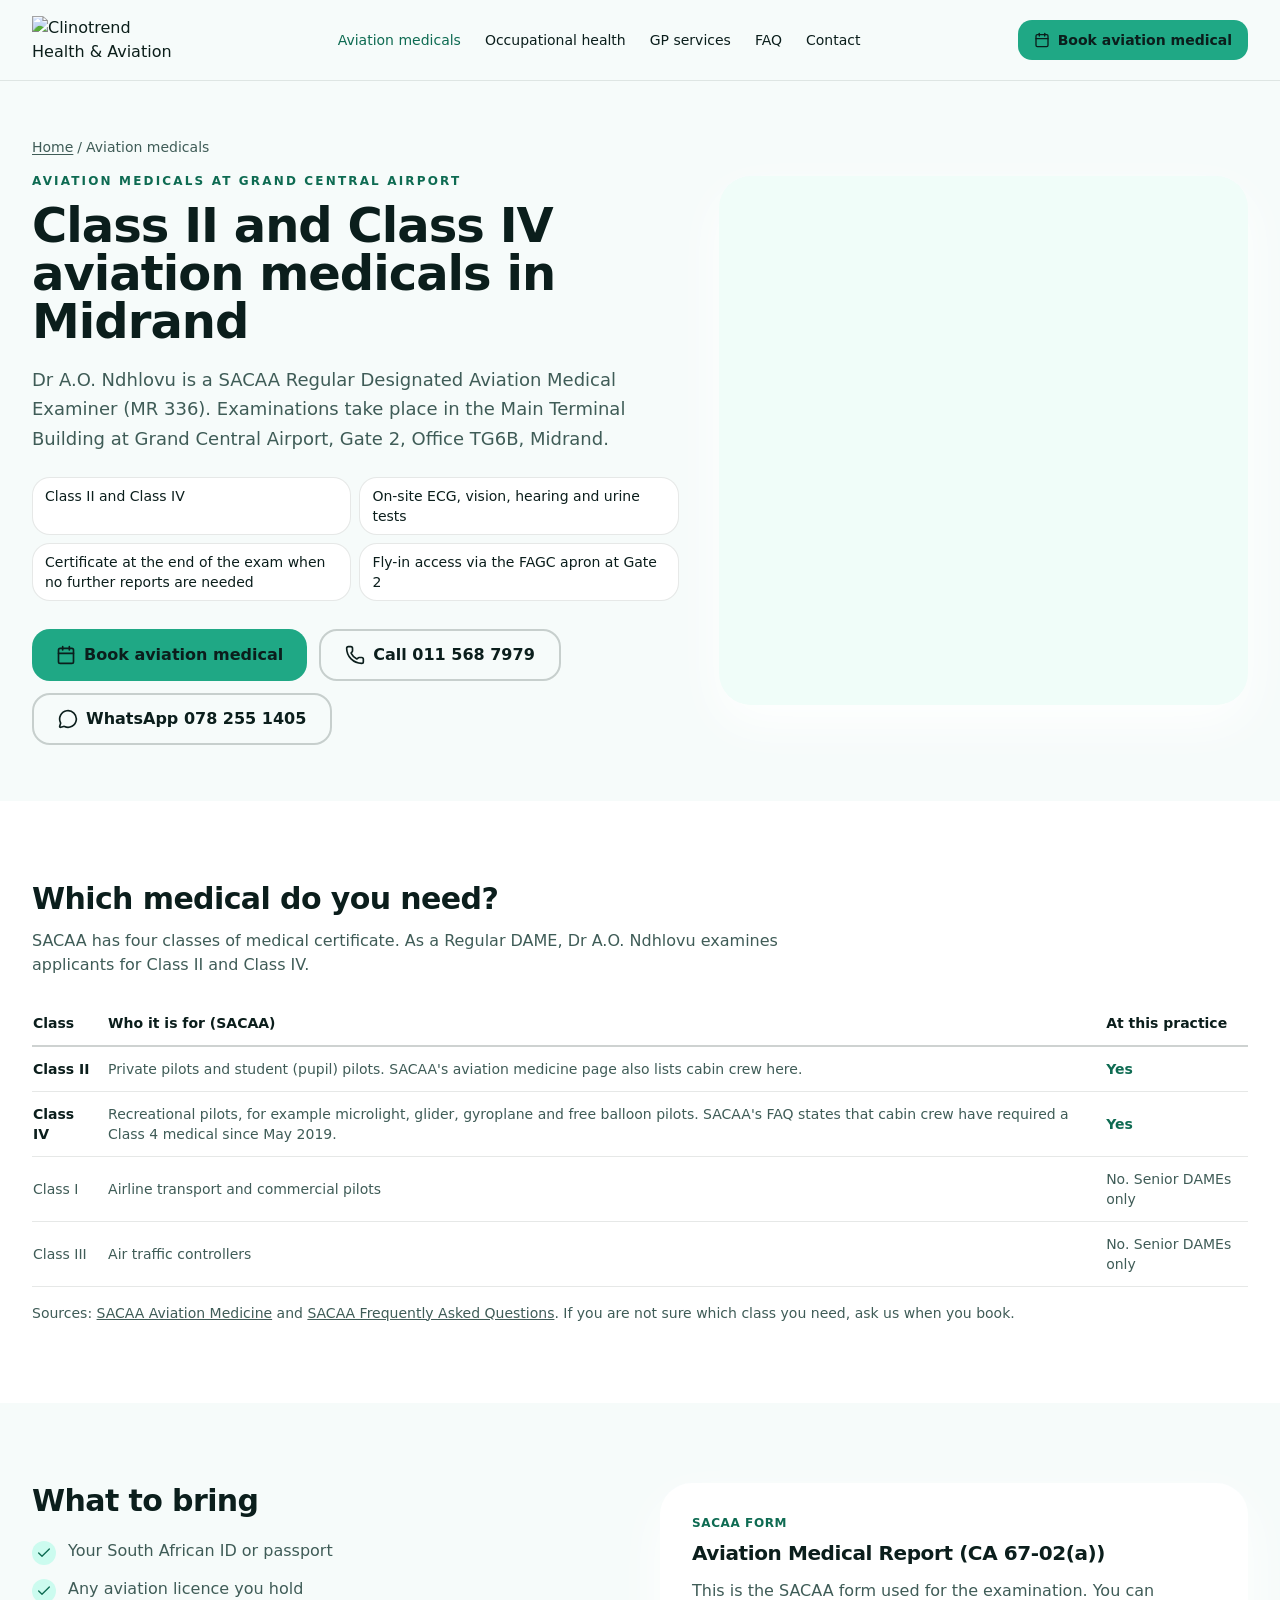
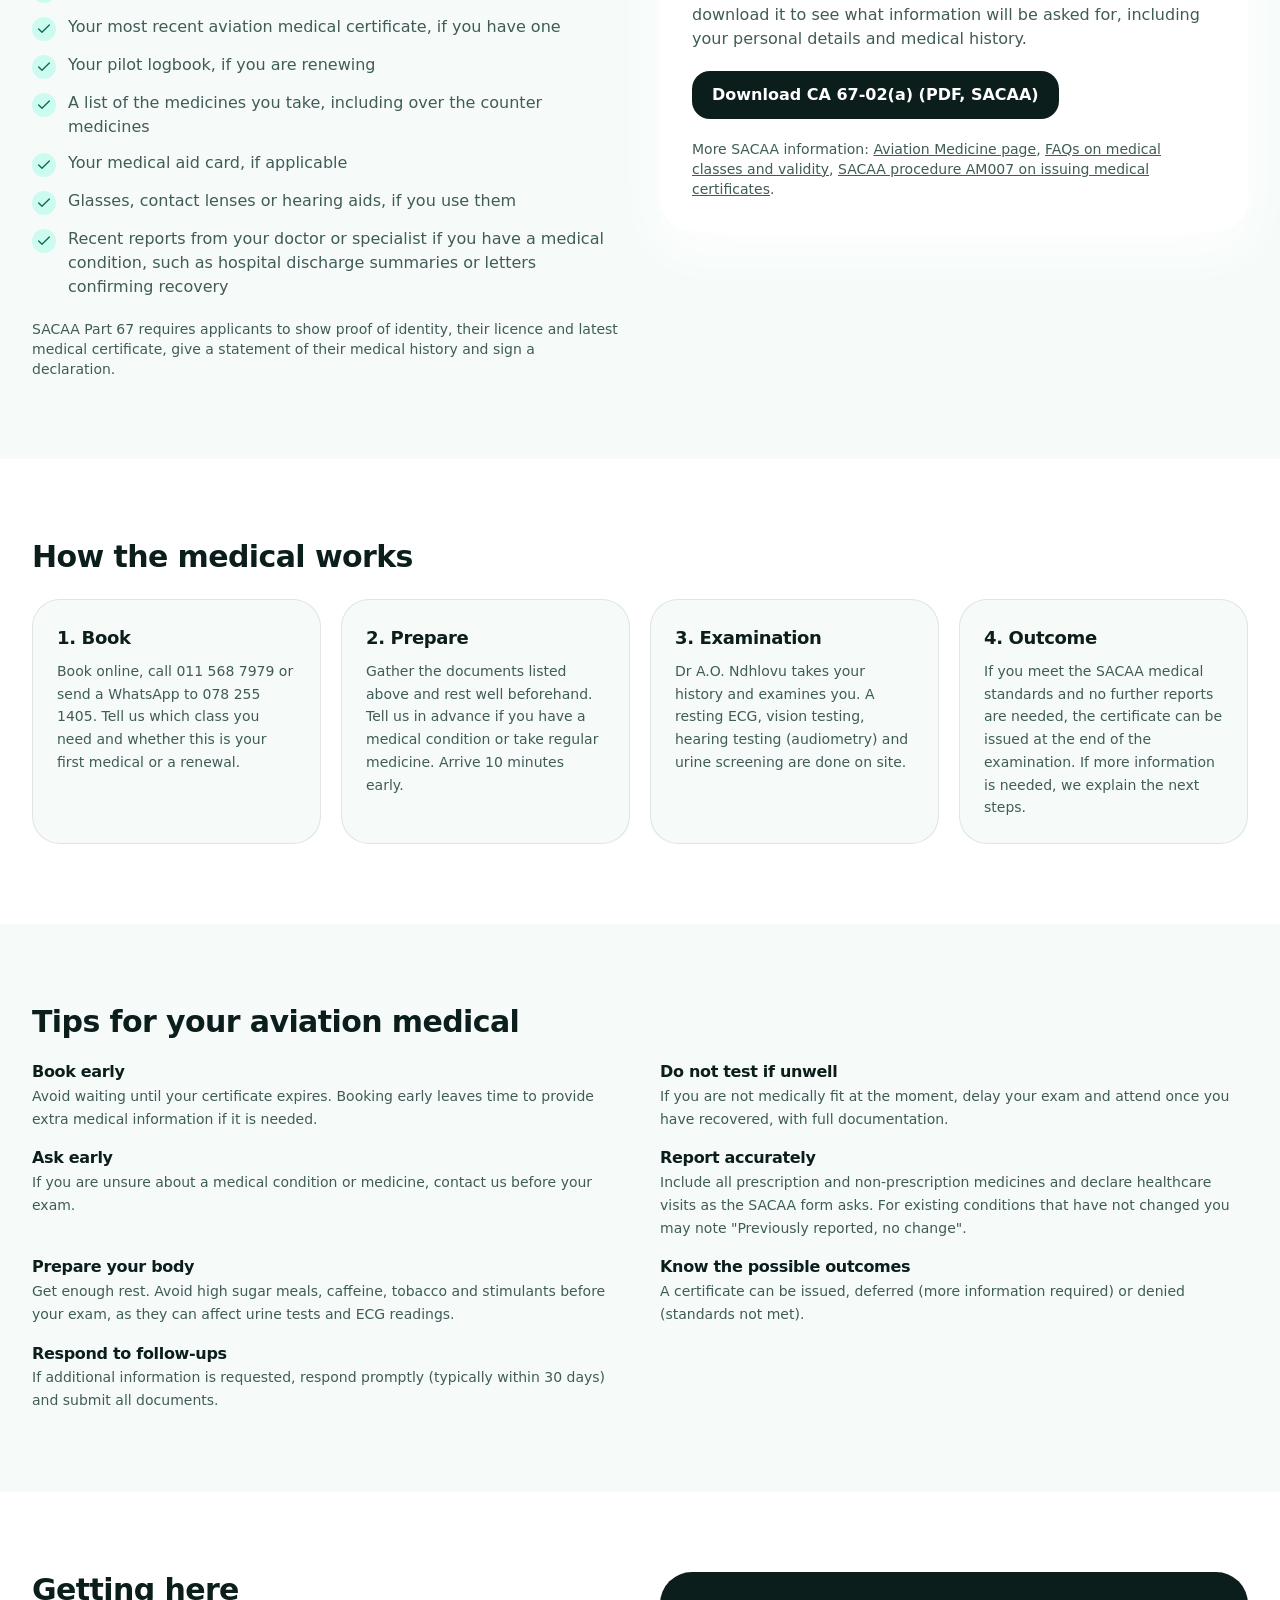
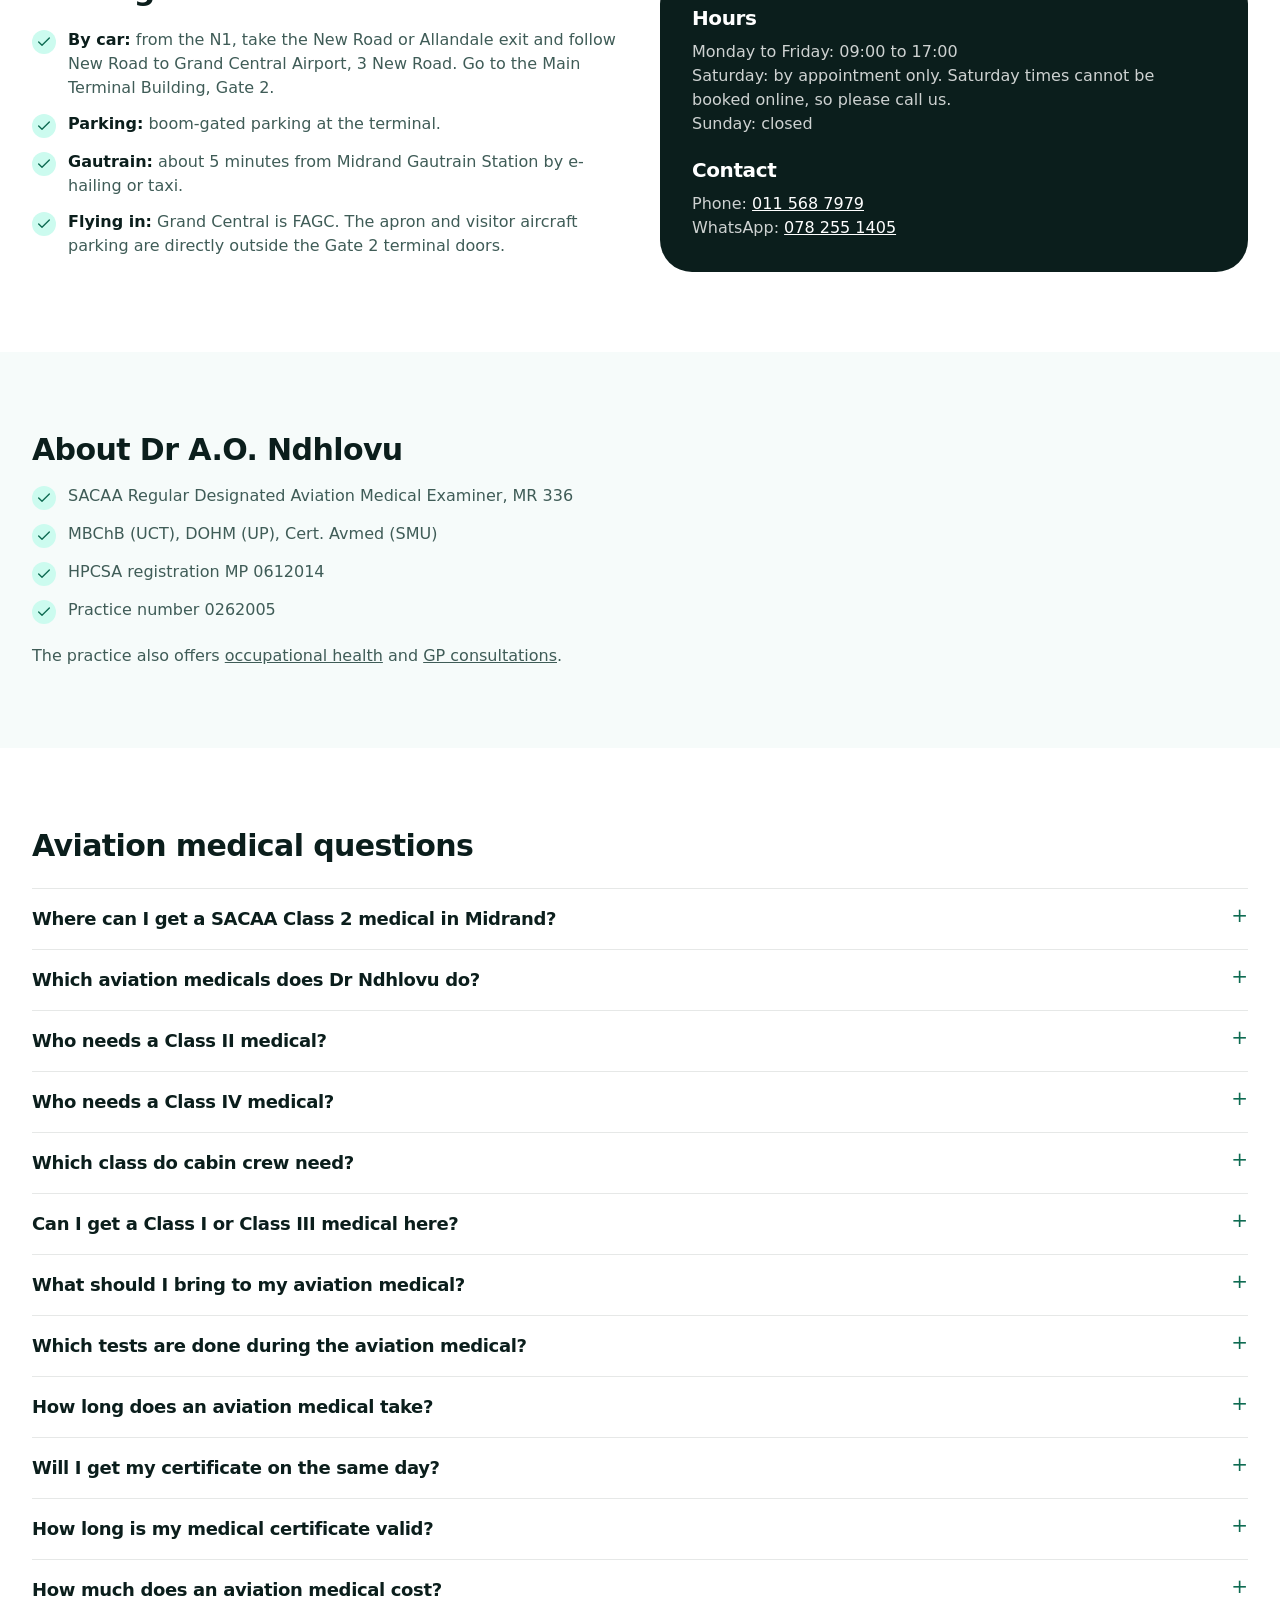
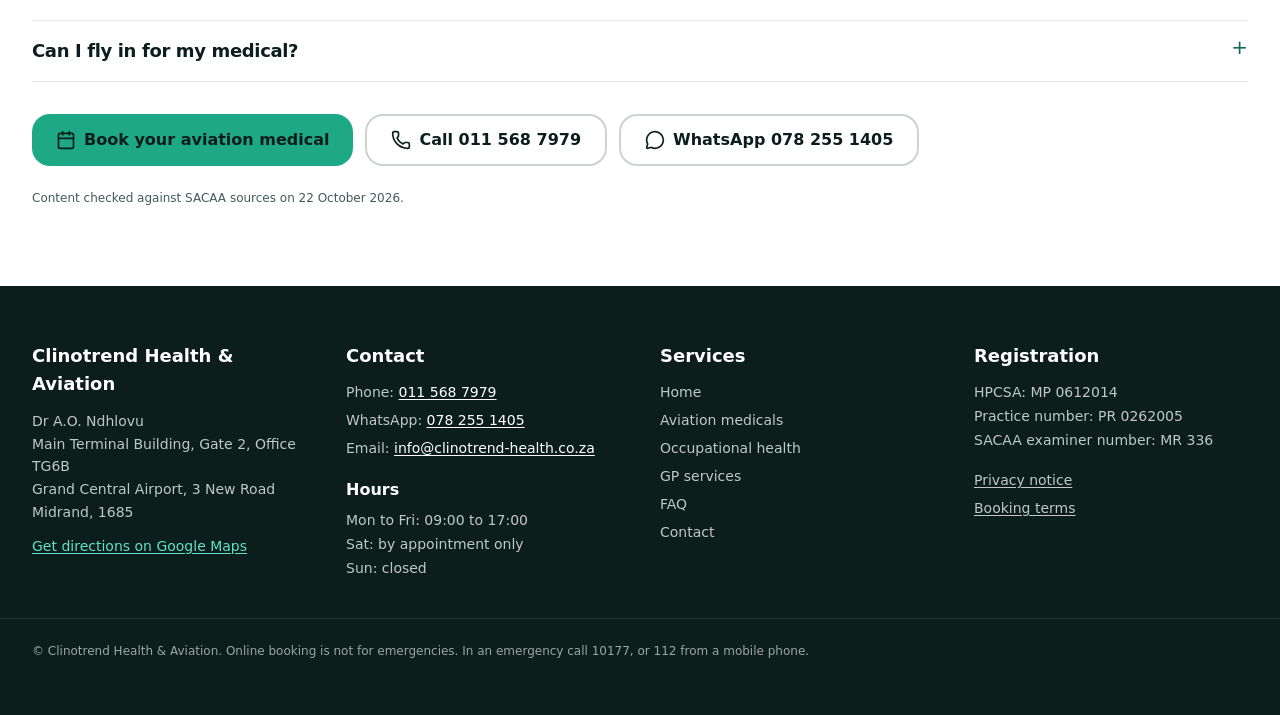
==== aviation-medicals/index.html @ b5ee5ac8 "Clinotrend site preview build" ====
<!doctype html>
<html lang="en-ZA" data-beasties-container>
  <head>
    <meta charset="UTF-8">
    <meta name="viewport" content="width=device-width, initial-scale=1.0, viewport-fit=cover">
    <title>SACAA Class II and Class IV Aviation Medicals in Midrand | Dr A.O. Ndhlovu</title>
    <meta name="description" content="Class II and Class IV aviation medicals with Dr A.O. Ndhlovu, SACAA Regular Designated Aviation Medical Examiner (MR 336), Gate 2, Grand Central Airport, Midrand. What to bring, tests, validity and FAQs.">
    <meta name="robots" content="noindex, nofollow">
    <meta property="og:type" content="website">
    <meta property="og:site_name" content="Clinotrend Health &amp; Aviation">
    <meta property="og:locale" content="en_ZA">
    <meta property="og:url" content="https://clinotrend-health.co.za/aviation-medicals/">
    <meta property="og:title" content="SACAA Class II and Class IV Aviation Medicals in Midrand | Dr A.O. Ndhlovu">
    <meta property="og:description" content="Class II and Class IV aviation medicals with Dr A.O. Ndhlovu, SACAA Regular Designated Aviation Medical Examiner (MR 336), Gate 2, Grand Central Airport, Midrand. What to bring, tests, validity and FAQs.">
    <meta property="og:image" content="https://clinotrend-health.co.za/images/og-image.png">
    <meta property="og:image:type" content="image/png">
    <meta property="og:image:width" content="1200">
    <meta property="og:image:height" content="630">
    <meta property="og:image:alt" content="Clinotrend Health &amp; Aviation, Dr A.O. Ndhlovu, Grand Central Airport, Midrand">
    <meta name="twitter:card" content="summary_large_image">
    <meta name="twitter:title" content="SACAA Class II and Class IV Aviation Medicals in Midrand | Dr A.O. Ndhlovu">
    <meta name="twitter:description" content="Class II and Class IV aviation medicals with Dr A.O. Ndhlovu, SACAA Regular Designated Aviation Medical Examiner (MR 336), Gate 2, Grand Central Airport, Midrand. What to bring, tests, validity and FAQs.">
    <meta name="twitter:image" content="https://clinotrend-health.co.za/images/og-image.png">
    <link rel="preload" href="/clinotrend-preview/assets/inter-latin-400-normal-C38fXH4l.woff2" as="font" type="font/woff2" crossorigin>
    <link rel="preload" href="/clinotrend-preview/assets/montserrat-latin-700-normal-BdjcYUrC.woff2" as="font" type="font/woff2" crossorigin>
    <link rel="preload" as="image" type="image/webp" imagesrcset="/clinotrend-preview/images/team_portrait-480.webp 480w, /clinotrend-preview/images/team_portrait-640.webp 640w, /clinotrend-preview/images/team_portrait-800.webp 800w, /clinotrend-preview/images/team_portrait.webp 1200w" imagesizes="(min-width: 1024px) 40vw, 100vw" fetchpriority="high">
    <script type="application/ld+json">{"@context":"https://schema.org","@graph":[{"@type":"MedicalClinic","@id":"https://clinotrend-health.co.za/#clinic","name":"Clinotrend Health & Aviation","alternateName":["ClinoTrend Health & Aviation","Dr A.O. Ndhlovu, Clinotrend Health & Aviation"],"url":"https://clinotrend-health.co.za/","logo":"https://clinotrend-health.co.za/logo-square-512.png","image":["https://clinotrend-health.co.za/images/og-image.png","https://clinotrend-health.co.za/images/team_portrait.jpg"],"description":"Aviation medicals (SACAA Class II and Class IV), occupational health and GP care with Dr A.O. Ndhlovu at Grand Central Airport, Midrand.","telephone":"+27 11 568 7979","email":"info@clinotrend-health.co.za","address":{"@type":"PostalAddress","streetAddress":"Grand Central Airport, 3 New Road, Main Terminal Building, Gate 2, Office TG6B","addressLocality":"Midrand","addressRegion":"Gauteng","postalCode":"1685","addressCountry":"ZA"},"geo":{"@type":"GeoCoordinates","latitude":-25.98926,"longitude":28.140795},"hasMap":"https://www.google.com/maps/search/?api=1&query=-25.98926%2C28.140795","openingHoursSpecification":[{"@type":"OpeningHoursSpecification","dayOfWeek":["Monday","Tuesday","Wednesday","Thursday","Friday"],"opens":"09:00","closes":"17:00"}],"areaServed":[{"@type":"AdministrativeArea","name":"Gauteng"},{"@type":"City","name":"Midrand"},{"@type":"City","name":"Johannesburg"},{"@type":"City","name":"Pretoria"},{"@type":"City","name":"Centurion"},{"@type":"City","name":"Randburg"},{"@type":"City","name":"Kempton Park"},{"@type":"City","name":"Germiston"}],"medicalSpecialty":["Occupational","PrimaryCare"],"currenciesAccepted":"ZAR","contactPoint":[{"@type":"ContactPoint","contactType":"reception","telephone":"+27 11 568 7979","email":"info@clinotrend-health.co.za","areaServed":"ZA","availableLanguage":"en"},{"@type":"ContactPoint","contactType":"WhatsApp","telephone":"+27 78 255 1405","url":"https://wa.me/27782551405","areaServed":"ZA","availableLanguage":"en"}],"availableService":[{"@type":"MedicalTest","name":"SACAA Class II aviation medical examination","url":"https://clinotrend-health.co.za/aviation-medicals/"},{"@type":"MedicalTest","name":"SACAA Class IV aviation medical examination","url":"https://clinotrend-health.co.za/aviation-medicals/"},{"@type":"MedicalProcedure","name":"Occupational health medicals (pre-employment, periodic, exit and PrDP)","url":"https://clinotrend-health.co.za/occupational-health/"},{"@type":"MedicalProcedure","name":"General practice (GP) consultation","url":"https://clinotrend-health.co.za/gp-services/"}],"employee":{"@id":"https://clinotrend-health.co.za/#physician"},"potentialAction":{"@type":"ReserveAction","target":{"@type":"EntryPoint","urlTemplate":"https://clinotrend-health.co.za/contact/","actionPlatform":["https://schema.org/DesktopWebPlatform","https://schema.org/MobileWebPlatform"]},"result":{"@type":"Reservation","name":"Appointment request"}}},{"@type":"Physician","@id":"https://clinotrend-health.co.za/#physician","name":"Dr A.O. Ndhlovu","url":"https://clinotrend-health.co.za/aviation-medicals/","image":"https://clinotrend-health.co.za/images/team_portrait.jpg","jobTitle":"SACAA Regular Designated Aviation Medical Examiner and occupational medicine practitioner","telephone":"+27 11 568 7979","address":{"@type":"PostalAddress","streetAddress":"Grand Central Airport, 3 New Road, Main Terminal Building, Gate 2, Office TG6B","addressLocality":"Midrand","addressRegion":"Gauteng","postalCode":"1685","addressCountry":"ZA"},"medicalSpecialty":["Occupational","PrimaryCare"],"hasCredential":[{"@type":"EducationalOccupationalCredential","name":"MBChB (UCT)"},{"@type":"EducationalOccupationalCredential","name":"DOHM (UP)"},{"@type":"EducationalOccupationalCredential","name":"Cert. Avmed (SMU)"},{"@type":"EducationalOccupationalCredential","name":"SACAA Regular Designated Aviation Medical Examiner, MR 336","recognizedBy":{"@type":"GovernmentOrganization","name":"South African Civil Aviation Authority","url":"https://www.caa.co.za/"}}],"worksFor":{"@id":"https://clinotrend-health.co.za/#clinic"}},{"@type":"WebSite","@id":"https://clinotrend-health.co.za/#website","url":"https://clinotrend-health.co.za/","name":"Clinotrend Health & Aviation","publisher":{"@id":"https://clinotrend-health.co.za/#clinic"},"inLanguage":"en-ZA"},{"@type":"WebPage","@id":"https://clinotrend-health.co.za/aviation-medicals/#webpage","url":"https://clinotrend-health.co.za/aviation-medicals/","name":"Class II and Class IV aviation medicals in Midrand","description":"SACAA Class II and IV aviation medicals at Grand Central Airport.","isPartOf":{"@id":"https://clinotrend-health.co.za/#website"},"about":{"@id":"https://clinotrend-health.co.za/#clinic"},"inLanguage":"en-ZA","breadcrumb":{"@id":"https://clinotrend-health.co.za/aviation-medicals/#breadcrumb"}},{"@type":"BreadcrumbList","@id":"https://clinotrend-health.co.za/aviation-medicals/#breadcrumb","itemListElement":[{"@type":"ListItem","position":1,"name":"Home","item":"https://clinotrend-health.co.za/"},{"@type":"ListItem","position":2,"name":"Aviation medicals","item":"https://clinotrend-health.co.za/aviation-medicals/"}]},{"@type":"FAQPage","@id":"https://clinotrend-health.co.za/aviation-medicals/#faq","mainEntity":[{"@type":"Question","name":"Where can I get a SACAA Class 2 medical in Midrand?","acceptedAnswer":{"@type":"Answer","text":"Dr A.O. Ndhlovu is a SACAA Regular Designated Aviation Medical Examiner (DAME), number MR 336, at Clinotrend Health & Aviation, Main Terminal Building, Gate 2, Office TG6B, Grand Central Airport, 3 New Road, Midrand, 1685. He examines applicants for Class II and Class IV medical certificates. Book online, call 011 568 7979 or send a WhatsApp to 078 255 1405."}},{"@type":"Question","name":"Which aviation medicals does Dr Ndhlovu do?","acceptedAnswer":{"@type":"Answer","text":"Dr A.O. Ndhlovu is listed by the South African Civil Aviation Authority (SACAA) as a Regular Designated Aviation Medical Examiner, number MR 336. SACAA authorises Regular DAMEs to examine applicants for and issue Class II and Class IV medical certificates."}},{"@type":"Question","name":"Who needs a Class II medical?","acceptedAnswer":{"@type":"Answer","text":"SACAA lists private pilots and student (pupil) pilots under Class II. SACAA's aviation medicine page also lists cabin crew under Class II."}},{"@type":"Question","name":"Who needs a Class IV medical?","acceptedAnswer":{"@type":"Answer","text":"SACAA lists recreational pilots under Class IV, for example microlight, glider, gyroplane and free balloon pilots."}},{"@type":"Question","name":"Which class do cabin crew need?","acceptedAnswer":{"@type":"Answer","text":"SACAA's aviation medicine page lists cabin crew under Class II, and SACAA's frequently asked questions state that since May 2019 cabin crew require a Class 4 medical certificate. Both classes fall within a Regular DAME's scope. Tell us you are cabin crew when you book and we will confirm which certificate applies to you."}},{"@type":"Question","name":"Can I get a Class I or Class III medical here?","acceptedAnswer":{"@type":"Answer","text":"No. Class I (airline transport and commercial pilots) and Class III (air traffic controllers) medicals can only be done by a SACAA Senior DAME. Dr Ndhlovu is a Regular DAME, so these classes are not offered at this practice."}},{"@type":"Question","name":"What should I bring to my aviation medical?","acceptedAnswer":{"@type":"Answer","text":"Bring your ID or passport, any aviation licence you hold, your most recent aviation medical certificate if you have one, your pilot logbook if you are renewing, your medical aid card if applicable, a list of your medicines, and the glasses, contact lenses or hearing aids you use. If you have a medical condition, bring recent reports from your doctor or specialist. SACAA regulations require you to show proof of identity, your licence and your latest medical certificate, give your medical history and sign a declaration."}},{"@type":"Question","name":"Which tests are done during the aviation medical?","acceptedAnswer":{"@type":"Answer","text":"A resting ECG, vision testing, hearing testing (audiometry) and urine screening are done on site, together with your medical history and a physical examination."}},{"@type":"Question","name":"How long does an aviation medical take?","acceptedAnswer":{"@type":"Answer","text":"Allow about 30 to 60 minutes, depending on the service and on whether you bring all your documents. Please arrive 10 minutes early to complete paperwork."}},{"@type":"Question","name":"Will I get my certificate on the same day?","acceptedAnswer":{"@type":"Answer","text":"If you meet the medical standards and no further reports are needed, the examiner can issue your certificate at the end of the examination. Some applicants need extra reports or a SACAA review before a certificate can be issued. In that case we will tell you what is needed."}},{"@type":"Question","name":"How long is my medical certificate valid?","acceptedAnswer":{"@type":"Answer","text":"According to SACAA, a Class 2 certificate is valid for 24 months if you are under 40 and 12 months if you are 40 or older. A Class 4 certificate is valid for 60 months if you are under 40 and 36 months if you are 40 or older. Your examiner will confirm the validity that applies to you, as some medical conditions need more frequent review."}},{"@type":"Question","name":"How much does an aviation medical cost?","acceptedAnswer":{"@type":"Answer","text":"Fees are not published on the website. We tell you the fee when you book. Call 011 568 7979 or send a WhatsApp to 078 255 1405 to ask."}},{"@type":"Question","name":"Can I fly in for my medical?","acceptedAnswer":{"@type":"Answer","text":"Yes. Grand Central Airport is FAGC. The apron and visitor aircraft parking are directly outside the Gate 2 terminal doors, and the practice is in the Main Terminal Building at Gate 2."}}]}]}</script>
    <meta name="google-site-verification" content="c-Cod2nh8BzhtL2Z1EwPkJ7djA6cgbb-r3TllKKEWe8">
    <meta name="theme-color" content="#0B1E1C">
    <meta name="geo.region" content="ZA-GP">
    <meta name="geo.placename" content="Midrand">
    <meta name="geo.position" content="-25.98926;28.140795">
    <meta name="ICBM" content="-25.98926, 28.140795">
    <link rel="icon" type="image/svg+xml" href="/clinotrend-preview/logo-icon.svg">
    <link rel="icon" type="image/png" sizes="48x48" href="/clinotrend-preview/favicon-48x48.png">
    <link rel="apple-touch-icon" sizes="180x180" href="/clinotrend-preview/apple-touch-icon.png">
    <link rel="manifest" href="/clinotrend-preview/manifest.json">
    <!-- Preview build: Google Analytics removed -->
    <script type="module" crossorigin src="/clinotrend-preview/assets/index-F3BdKBaQ.js"></script>
    <style>@font-face{font-family:Inter;font-style:normal;font-display:swap;font-weight:300;src:url(/clinotrend-preview/assets/inter-latin-300-normal-BVlfKGgI.woff2) format("woff2"),url(/clinotrend-preview/assets/inter-latin-300-normal-i8F0SvXL.woff) format("woff")}@font-face{font-family:Inter;font-style:normal;font-display:swap;font-weight:400;src:url(/clinotrend-preview/assets/inter-latin-400-normal-C38fXH4l.woff2) format("woff2"),url(/clinotrend-preview/assets/inter-latin-400-normal-CyCys3Eg.woff) format("woff")}@font-face{font-family:Inter;font-style:normal;font-display:swap;font-weight:500;src:url(/clinotrend-preview/assets/inter-latin-500-normal-Cerq10X2.woff2) format("woff2"),url(/clinotrend-preview/assets/inter-latin-500-normal-BL9OpVg8.woff) format("woff")}@font-face{font-family:Inter;font-style:normal;font-display:swap;font-weight:600;src:url(/clinotrend-preview/assets/inter-latin-600-normal-LgqL8muc.woff2) format("woff2"),url(/clinotrend-preview/assets/inter-latin-600-normal-CiBQ2DWP.woff) format("woff")}@font-face{font-family:Inter;font-style:normal;font-display:swap;font-weight:700;src:url(/clinotrend-preview/assets/inter-latin-700-normal-Yt3aPRUw.woff2) format("woff2"),url(/clinotrend-preview/assets/inter-latin-700-normal-BLAVimhd.woff) format("woff")}@font-face{font-family:Montserrat;font-style:normal;font-display:swap;font-weight:600;src:url(/clinotrend-preview/assets/montserrat-latin-600-normal-UVxSCcoG.woff2) format("woff2"),url(/clinotrend-preview/assets/montserrat-latin-600-normal-CdhFl4lI.woff) format("woff")}@font-face{font-family:Montserrat;font-style:normal;font-display:swap;font-weight:700;src:url(/clinotrend-preview/assets/montserrat-latin-700-normal-BdjcYUrC.woff2) format("woff2"),url(/clinotrend-preview/assets/montserrat-latin-700-normal-BWkrl476.woff) format("woff")}@font-face{font-family:Montserrat;font-style:normal;font-display:swap;font-weight:800;src:url(/clinotrend-preview/assets/montserrat-latin-800-normal-axpkC1rd.woff2) format("woff2"),url(/clinotrend-preview/assets/montserrat-latin-800-normal-C3dfDxXV.woff) format("woff")}*,:before,:after{--tw-border-spacing-x:0;--tw-border-spacing-y:0;--tw-translate-x:0;--tw-translate-y:0;--tw-rotate:0;--tw-skew-x:0;--tw-skew-y:0;--tw-scale-x:1;--tw-scale-y:1;--tw-pan-x: ;--tw-pan-y: ;--tw-pinch-zoom: ;--tw-scroll-snap-strictness:proximity;--tw-gradient-from-position: ;--tw-gradient-via-position: ;--tw-gradient-to-position: ;--tw-ordinal: ;--tw-slashed-zero: ;--tw-numeric-figure: ;--tw-numeric-spacing: ;--tw-numeric-fraction: ;--tw-ring-inset: ;--tw-ring-offset-width:0px;--tw-ring-offset-color:#fff;--tw-ring-color:rgb(59 130 246 / .5);--tw-ring-offset-shadow:0 0 #0000;--tw-ring-shadow:0 0 #0000;--tw-shadow:0 0 #0000;--tw-shadow-colored:0 0 #0000;--tw-blur: ;--tw-brightness: ;--tw-contrast: ;--tw-grayscale: ;--tw-hue-rotate: ;--tw-invert: ;--tw-saturate: ;--tw-sepia: ;--tw-drop-shadow: ;--tw-backdrop-blur: ;--tw-backdrop-brightness: ;--tw-backdrop-contrast: ;--tw-backdrop-grayscale: ;--tw-backdrop-hue-rotate: ;--tw-backdrop-invert: ;--tw-backdrop-opacity: ;--tw-backdrop-saturate: ;--tw-backdrop-sepia: ;--tw-contain-size: ;--tw-contain-layout: ;--tw-contain-paint: ;--tw-contain-style: }*,:before,:after{box-sizing:border-box;border-width:0;border-style:solid;border-color:#e5e7eb}:before,:after{--tw-content:""}html{line-height:1.5;-webkit-text-size-adjust:100%;-moz-tab-size:4;-o-tab-size:4;tab-size:4;font-family:Inter,system-ui,sans-serif;font-feature-settings:normal;font-variation-settings:normal;-webkit-tap-highlight-color:transparent}body{margin:0;line-height:inherit}h1,h2,h3{font-size:inherit;font-weight:inherit}a{color:inherit;text-decoration:inherit}strong{font-weight:bolder}table{text-indent:0;border-color:inherit;border-collapse:collapse}button{font-family:inherit;font-feature-settings:inherit;font-variation-settings:inherit;font-size:100%;font-weight:inherit;line-height:inherit;letter-spacing:inherit;color:inherit;margin:0;padding:0}button{text-transform:none}button{-webkit-appearance:button;background-color:transparent;background-image:none}summary{display:list-item}h1,h2,h3,p{margin:0}ol,ul{list-style:none;margin:0;padding:0}button{cursor:pointer}img,svg{display:block;vertical-align:middle}img{max-width:100%;height:auto}[hidden]:where(:not([hidden=until-found])){display:none}:root{--background:165 33% 97%;--foreground:168 47% 8%;--card:0 0% 100%;--card-foreground:168 47% 8%;--popover:0 0% 100%;--popover-foreground:168 47% 8%;--primary:161 65% 50%;--primary-foreground:168 47% 8%;--secondary:168 20% 30%;--secondary-foreground:0 0% 100%;--muted:165 20% 94%;--muted-foreground:168 20% 35%;--accent:161 65% 50%;--accent-foreground:168 47% 8%;--destructive:0 84.2% 60.2%;--destructive-foreground:0 0% 98%;--border:168 20% 85%;--input:168 20% 90%;--ring:161 65% 50%;--radius:.875rem}*{border-color:hsl(var(--border))}html{scroll-behavior:smooth}body{background-color:hsl(var(--background));color:hsl(var(--foreground));-webkit-font-smoothing:antialiased;-moz-osx-font-smoothing:grayscale;font-family:Inter,system-ui,-apple-system,Segoe UI,Roboto,sans-serif}h1,h2,h3{font-family:Montserrat,sans-serif;letter-spacing:-.02em;line-height:1.05}.sr-only{position:absolute;width:1px;height:1px;padding:0;margin:-1px;overflow:hidden;clip:rect(0,0,0,0);white-space:nowrap;border-width:0}.fixed{position:fixed}.sticky{position:sticky}.inset-x-0{left:0;right:0}.bottom-0{bottom:0}.top-0{top:0}.z-40{z-index:40}.z-50{z-index:50}.mx-auto{margin-left:auto;margin-right:auto}.-mr-2{margin-right:-.5rem}.mb-1{margin-bottom:.25rem}.mb-2{margin-bottom:.5rem}.mb-3{margin-bottom:.75rem}.mb-4{margin-bottom:1rem}.mb-5{margin-bottom:1.25rem}.mb-6{margin-bottom:1.5rem}.mb-7{margin-bottom:1.75rem}.mt-0\.5{margin-top:.125rem}.mt-10{margin-top:2.5rem}.mt-3{margin-top:.75rem}.mt-4{margin-top:1rem}.mt-5{margin-top:1.25rem}.mt-6{margin-top:1.5rem}.mt-8{margin-top:2rem}.inline-block{display:inline-block}.flex{display:flex}.inline-flex{display:inline-flex}.grid{display:grid}.hidden{display:none}.h-10{height:2.5rem}.h-16{height:4rem}.h-4{height:1rem}.h-5{height:1.25rem}.h-6{height:1.5rem}.h-auto{height:auto}.min-h-screen{min-height:100vh}.w-4{width:1rem}.w-5{width:1.25rem}.w-6{width:1.5rem}.w-auto{width:auto}.w-full{width:100%}.min-w-\[560px\]{min-width:560px}.max-w-3xl{max-width:48rem}.max-w-7xl{max-width:80rem}.flex-1{flex:1 1 0%}.shrink-0{flex-shrink:0}.border-collapse{border-collapse:collapse}.cursor-pointer{cursor:pointer}.list-none{list-style-type:none}.grid-cols-3{grid-template-columns:repeat(3,minmax(0,1fr))}.flex-col{flex-direction:column}.flex-wrap{flex-wrap:wrap}.items-start{align-items:flex-start}.items-center{align-items:center}.justify-center{justify-content:center}.justify-between{justify-content:space-between}.gap-1{gap:.25rem}.gap-1\.5{gap:.375rem}.gap-10{gap:2.5rem}.gap-2{gap:.5rem}.gap-3{gap:.75rem}.gap-4{gap:1rem}.gap-5{gap:1.25rem}.gap-6{gap:1.5rem}.gap-x-10{-moz-column-gap:2.5rem;column-gap:2.5rem}.gap-y-5{row-gap:1.25rem}.space-y-1>:not([hidden])~:not([hidden]){--tw-space-y-reverse:0;margin-top:calc(.25rem * calc(1 - var(--tw-space-y-reverse)));margin-bottom:calc(.25rem * var(--tw-space-y-reverse))}.space-y-2>:not([hidden])~:not([hidden]){--tw-space-y-reverse:0;margin-top:calc(.5rem * calc(1 - var(--tw-space-y-reverse)));margin-bottom:calc(.5rem * var(--tw-space-y-reverse))}.space-y-3>:not([hidden])~:not([hidden]){--tw-space-y-reverse:0;margin-top:calc(.75rem * calc(1 - var(--tw-space-y-reverse)));margin-bottom:calc(.75rem * var(--tw-space-y-reverse))}.divide-y>:not([hidden])~:not([hidden]){--tw-divide-y-reverse:0;border-top-width:calc(1px * calc(1 - var(--tw-divide-y-reverse)));border-bottom-width:calc(1px * var(--tw-divide-y-reverse))}.divide-forest\/10>:not([hidden])~:not([hidden]){border-color:#0b1e1c1a}.self-start{align-self:flex-start}.overflow-hidden{overflow:hidden}.overflow-x-auto{overflow-x:auto}.whitespace-nowrap{white-space:nowrap}.break-all{word-break:break-all}.rounded-2xl{border-radius:1.75rem}.rounded-3xl{border-radius:2rem}.rounded-full{border-radius:9999px}.rounded-lg{border-radius:var(--radius)}.rounded-xl{border-radius:calc(var(--radius) + 4px)}.border{border-width:1px}.border-2{border-width:2px}.border-y{border-top-width:1px;border-bottom-width:1px}.border-b{border-bottom-width:1px}.border-b-2{border-bottom-width:2px}.border-t{border-top-width:1px}.border-forest\/10{border-color:#0b1e1c1a}.border-forest\/20{border-color:#0b1e1c33}.border-white\/10{border-color:#ffffff1a}.bg-\[\#0F7A40\]{--tw-bg-opacity:1;background-color:rgb(15 122 64 / var(--tw-bg-opacity, 1))}.bg-clinic-white{--tw-bg-opacity:1;background-color:rgb(246 251 250 / var(--tw-bg-opacity, 1))}.bg-clinic-white\/95{background-color:#f6fbfaf2}.bg-forest{--tw-bg-opacity:1;background-color:rgb(11 30 28 / var(--tw-bg-opacity, 1))}.bg-mint-100{--tw-bg-opacity:1;background-color:rgb(204 251 239 / var(--tw-bg-opacity, 1))}.bg-mint-50{--tw-bg-opacity:1;background-color:rgb(240 253 249 / var(--tw-bg-opacity, 1))}.bg-mint-500{--tw-bg-opacity:1;background-color:rgb(31 168 133 / var(--tw-bg-opacity, 1))}.bg-white{--tw-bg-opacity:1;background-color:rgb(255 255 255 / var(--tw-bg-opacity, 1))}.p-2{padding:.5rem}.p-6{padding:1.5rem}.px-3{padding-left:.75rem;padding-right:.75rem}.px-4{padding-left:1rem;padding-right:1rem}.px-5{padding-left:1.25rem;padding-right:1.25rem}.px-6{padding-left:1.5rem;padding-right:1.5rem}.py-10{padding-top:2.5rem;padding-bottom:2.5rem}.py-14{padding-top:3.5rem;padding-bottom:3.5rem}.py-2{padding-top:.5rem;padding-bottom:.5rem}.py-2\.5{padding-top:.625rem;padding-bottom:.625rem}.py-3{padding-top:.75rem;padding-bottom:.75rem}.py-3\.5{padding-top:.875rem;padding-bottom:.875rem}.py-4{padding-top:1rem;padding-bottom:1rem}.pb-28{padding-bottom:7rem}.pr-4{padding-right:1rem}.pt-14{padding-top:3.5rem}.pt-3{padding-top:.75rem}.pt-6{padding-top:1.5rem}.text-left{text-align:left}.font-display{font-family:Montserrat,system-ui,sans-serif}.text-3xl{font-size:1.875rem;line-height:2.25rem}.text-base{font-size:1rem;line-height:1.5rem}.text-lg{font-size:1.125rem;line-height:1.75rem}.text-sm{font-size:.875rem;line-height:1.25rem}.text-xl{font-size:1.25rem;line-height:1.75rem}.text-xs{font-size:.75rem;line-height:1rem}.font-bold{font-weight:700}.font-medium{font-weight:500}.font-semibold{font-weight:600}.uppercase{text-transform:uppercase}.leading-none{line-height:1}.leading-relaxed{line-height:1.625}.leading-snug{line-height:1.375}.leading-tight{line-height:1.25}.tracking-\[0\.18em\]{letter-spacing:.18em}.tracking-wider{letter-spacing:.05em}.text-forest{--tw-text-opacity:1;color:rgb(11 30 28 / var(--tw-text-opacity, 1))}.text-forest-light{--tw-text-opacity:1;color:rgb(63 92 87 / var(--tw-text-opacity, 1))}.text-mint-300{--tw-text-opacity:1;color:rgb(94 228 196 / var(--tw-text-opacity, 1))}.text-mint-700{--tw-text-opacity:1;color:rgb(14 107 82 / var(--tw-text-opacity, 1))}.text-white{--tw-text-opacity:1;color:rgb(255 255 255 / var(--tw-text-opacity, 1))}.text-white\/60{color:#fff9}.text-white\/75{color:#ffffffbf}.text-white\/80{color:#fffc}.underline{text-decoration-line:underline}.underline-offset-2{text-underline-offset:2px}.shadow-card{--tw-shadow:0 18px 50px rgba(11, 30, 28, .1);--tw-shadow-colored:0 18px 50px var(--tw-shadow-color);box-shadow:var(--tw-ring-offset-shadow, 0 0 #0000),var(--tw-ring-shadow, 0 0 #0000),var(--tw-shadow)}.shadow-card{--tw-shadow-color:hsl(var(--card));--tw-shadow:var(--tw-shadow-colored)}.backdrop-blur{--tw-backdrop-blur:blur(8px);-webkit-backdrop-filter:var(--tw-backdrop-blur) var(--tw-backdrop-brightness) var(--tw-backdrop-contrast) var(--tw-backdrop-grayscale) var(--tw-backdrop-hue-rotate) var(--tw-backdrop-invert) var(--tw-backdrop-opacity) var(--tw-backdrop-saturate) var(--tw-backdrop-sepia);backdrop-filter:var(--tw-backdrop-blur) var(--tw-backdrop-brightness) var(--tw-backdrop-contrast) var(--tw-backdrop-grayscale) var(--tw-backdrop-hue-rotate) var(--tw-backdrop-invert) var(--tw-backdrop-opacity) var(--tw-backdrop-saturate) var(--tw-backdrop-sepia)}.transition-transform{transition-property:transform;transition-timing-function:cubic-bezier(.4,0,.2,1);transition-duration:.15s}.bg-forest{background-color:#0b1e1c}details>summary::-webkit-details-marker{display:none}.hover\:bg-forest\/5:hover{background-color:#0b1e1c0d}.hover\:bg-mint-600:hover{--tw-bg-opacity:1;background-color:rgb(21 135 102 / var(--tw-bg-opacity, 1))}.hover\:text-mint-300:hover{--tw-text-opacity:1;color:rgb(94 228 196 / var(--tw-text-opacity, 1))}.hover\:text-mint-700:hover{--tw-text-opacity:1;color:rgb(14 107 82 / var(--tw-text-opacity, 1))}.focus\:not-sr-only:focus{position:static;width:auto;height:auto;padding:0;margin:0;overflow:visible;clip:auto;white-space:normal}.focus\:absolute:focus{position:absolute}.focus\:z-\[60\]:focus{z-index:60}.focus\:bg-white:focus{--tw-bg-opacity:1;background-color:rgb(255 255 255 / var(--tw-bg-opacity, 1))}.focus\:p-3:focus{padding:.75rem}@media(min-width:640px){.sm\:grid-cols-2{grid-template-columns:repeat(2,minmax(0,1fr))}.sm\:flex-row{flex-direction:row}.sm\:px-6{padding-left:1.5rem;padding-right:1.5rem}.sm\:text-4xl{font-size:2.25rem;line-height:2.5rem}}@media(min-width:768px){.md\:grid-cols-2{grid-template-columns:repeat(2,minmax(0,1fr))}}@media(min-width:1024px){.lg\:hidden{display:none}.lg\:h-12{height:3rem}.lg\:h-20{height:5rem}.lg\:grid-cols-2{grid-template-columns:repeat(2,minmax(0,1fr))}.lg\:grid-cols-4{grid-template-columns:repeat(4,minmax(0,1fr))}.lg\:grid-cols-\[1\.1fr_0\.9fr\]{grid-template-columns:1.1fr .9fr}.lg\:p-8{padding:2rem}.lg\:px-8{padding-left:2rem;padding-right:2rem}.lg\:py-14{padding-top:3.5rem;padding-bottom:3.5rem}.lg\:py-20{padding-top:5rem;padding-bottom:5rem}.lg\:pb-14{padding-bottom:3.5rem}.lg\:text-5xl{font-size:3rem;line-height:1}.lg\:text-lg{font-size:1.125rem;line-height:1.75rem}}@media(min-width:1280px){.xl\:flex{display:flex}.xl\:hidden{display:none}}@media(min-width:1536px){.\32xl\:flex{display:flex}}</style><link rel="stylesheet" crossorigin href="/clinotrend-preview/assets/index-D94FS9xV.css" media="print" onload="this.media='all'"><noscript><link rel="stylesheet" crossorigin href="/clinotrend-preview/assets/index-D94FS9xV.css"></noscript>
  </head>
  <body>
    <div id="root" data-route="/aviation-medicals/"><link rel="preload" as="image" imagesrcset="/clinotrend-preview/images/logo-300.png 300w, /clinotrend-preview/images/logo-480.png 480w" imagesizes="150px"><!--$--><!--/$--><div class="min-h-screen bg-clinic-white flex flex-col"><a href="#main" class="sr-only focus:not-sr-only focus:absolute focus:z-[60] focus:bg-white focus:p-3">Skip to content</a><header class="sticky top-0 z-50 bg-clinic-white/95 backdrop-blur border-b border-forest/10"><div class="mx-auto max-w-7xl px-4 sm:px-6 lg:px-8 h-16 lg:h-20 flex items-center justify-between gap-4"><a href="/clinotrend-preview/" class="flex items-center shrink-0" aria-label="Clinotrend Health &amp; Aviation home"><img src="/clinotrend-preview/images/logo-300.png" srcset="/clinotrend-preview/images/logo-300.png 300w, /clinotrend-preview/images/logo-480.png 480w" sizes="150px" alt="Clinotrend Health &amp; Aviation" width="300" height="97" class="h-10 lg:h-12 w-auto"></a><nav aria-label="Main" class="hidden xl:flex items-center gap-6"><a href="/clinotrend-preview/aviation-medicals/" aria-current="page" class="text-sm font-medium whitespace-nowrap hover:text-mint-700 text-mint-700">Aviation medicals</a><a href="/clinotrend-preview/occupational-health/" class="text-sm font-medium whitespace-nowrap hover:text-mint-700 text-forest">Occupational health</a><a href="/clinotrend-preview/gp-services/" class="text-sm font-medium whitespace-nowrap hover:text-mint-700 text-forest">GP services</a><a href="/clinotrend-preview/faq/" class="text-sm font-medium whitespace-nowrap hover:text-mint-700 text-forest">FAQ</a><a href="/clinotrend-preview/contact/" class="text-sm font-medium whitespace-nowrap hover:text-mint-700 text-forest">Contact</a></nav><div class="hidden xl:flex items-center gap-3"><a href="tel:+27115687979" class="hidden 2xl:flex items-center gap-2 text-sm font-medium text-forest hover:text-mint-700"><svg xmlns="http://www.w3.org/2000/svg" width="24" height="24" viewBox="0 0 24 24" fill="none" stroke="currentColor" stroke-width="2" stroke-linecap="round" stroke-linejoin="round" class="lucide lucide-phone w-4 h-4" aria-hidden="true"><path d="M13.832 16.568a1 1 0 0 0 1.213-.303l.355-.465A2 2 0 0 1 17 15h3a2 2 0 0 1 2 2v3a2 2 0 0 1-2 2A18 18 0 0 1 2 4a2 2 0 0 1 2-2h3a2 2 0 0 1 2 2v3a2 2 0 0 1-.8 1.6l-.468.351a1 1 0 0 0-.292 1.233 14 14 0 0 0 6.392 6.384"/></svg>011 568 7979</a><button type="button" class="flex items-center gap-2 bg-mint-500 hover:bg-mint-600 text-forest font-semibold text-sm px-4 py-2.5 rounded-lg"><svg xmlns="http://www.w3.org/2000/svg" width="24" height="24" viewBox="0 0 24 24" fill="none" stroke="currentColor" stroke-width="2" stroke-linecap="round" stroke-linejoin="round" class="lucide lucide-calendar w-4 h-4" aria-hidden="true"><path d="M8 2v4"/><path d="M16 2v4"/><rect width="18" height="18" x="3" y="4" rx="2"/><path d="M3 10h18"/></svg>Book aviation medical</button></div><button type="button" class="xl:hidden p-2 -mr-2" aria-label="Open menu" aria-expanded="false" aria-controls="mobile-menu"><svg xmlns="http://www.w3.org/2000/svg" width="24" height="24" viewBox="0 0 24 24" fill="none" stroke="currentColor" stroke-width="2" stroke-linecap="round" stroke-linejoin="round" class="lucide lucide-menu w-6 h-6 text-forest" aria-hidden="true"><path d="M4 5h16"/><path d="M4 12h16"/><path d="M4 19h16"/></svg></button></div><div id="mobile-menu" hidden class="xl:hidden border-t border-forest/10 bg-clinic-white"><nav aria-label="Mobile" class="px-4 py-4 flex flex-col gap-1"><a href="/clinotrend-preview/" class="py-3 text-lg font-display font-semibold text-forest">Home</a><a href="/clinotrend-preview/aviation-medicals/" class="py-3 text-lg font-display font-semibold text-forest">Aviation medicals</a><a href="/clinotrend-preview/occupational-health/" class="py-3 text-lg font-display font-semibold text-forest">Occupational health</a><a href="/clinotrend-preview/gp-services/" class="py-3 text-lg font-display font-semibold text-forest">GP services</a><a href="/clinotrend-preview/faq/" class="py-3 text-lg font-display font-semibold text-forest">FAQ</a><a href="/clinotrend-preview/contact/" class="py-3 text-lg font-display font-semibold text-forest">Contact</a><div class="flex flex-col gap-2 pt-3"><button type="button" class="bg-mint-500 text-forest font-semibold py-3 rounded-lg">Book aviation medical</button><button type="button" class="border-2 border-forest/20 text-forest font-semibold py-3 rounded-lg">Book occupational or GP</button></div></nav></div></header><main id="main" class="flex-1"><section class="bg-clinic-white"><div class="mx-auto max-w-7xl px-4 sm:px-6 lg:px-8 grid lg:grid-cols-[1.1fr_0.9fr] gap-10 items-center py-10 lg:py-14"><div><nav aria-label="Breadcrumb" class="text-sm text-forest-light mb-4"><ol class="flex flex-wrap gap-1"><li class="flex items-center gap-1"><a href="/clinotrend-preview/" class="underline underline-offset-2 hover:text-mint-700">Home</a></li><li class="flex items-center gap-1"><span aria-hidden="true">/</span><span aria-current="page">Aviation medicals</span></li></ol></nav><p class="text-xs font-semibold tracking-[0.18em] uppercase text-mint-700 mb-3">Aviation medicals at Grand Central Airport</p><h1 class="font-display font-bold text-forest text-3xl sm:text-4xl lg:text-5xl leading-tight mb-5">Class II and Class IV aviation medicals in Midrand</h1><p class="text-forest-light text-lg leading-relaxed mb-6">Dr A.O. Ndhlovu<!-- --> is a SACAA Regular Designated Aviation Medical Examiner (MR 336). Examinations take place in the Main Terminal Building at Grand Central Airport, Gate 2, Office TG6B, Midrand.</p><ul class="grid sm:grid-cols-2 gap-2 mb-7 text-sm text-forest"><li class="bg-white rounded-xl px-3 py-2 border border-forest/10">Class II and Class IV</li><li class="bg-white rounded-xl px-3 py-2 border border-forest/10">On-site ECG, vision, hearing and urine tests</li><li class="bg-white rounded-xl px-3 py-2 border border-forest/10">Certificate at the end of the exam when no further reports are needed</li><li class="bg-white rounded-xl px-3 py-2 border border-forest/10">Fly-in access via the FAGC apron at Gate 2</li></ul><div class="flex flex-col sm:flex-row flex-wrap gap-3"><button type="button" class="inline-flex items-center justify-center gap-2 bg-mint-500 hover:bg-mint-600 text-forest font-semibold px-6 py-3.5 rounded-xl"><svg xmlns="http://www.w3.org/2000/svg" width="24" height="24" viewBox="0 0 24 24" fill="none" stroke="currentColor" stroke-width="2" stroke-linecap="round" stroke-linejoin="round" class="lucide lucide-calendar w-5 h-5" aria-hidden="true"><path d="M8 2v4"/><path d="M16 2v4"/><rect width="18" height="18" x="3" y="4" rx="2"/><path d="M3 10h18"/></svg>Book aviation medical</button><a href="tel:+27115687979" class="inline-flex items-center justify-center gap-2 border-2 border-forest/20 text-forest font-semibold px-6 py-3 rounded-xl hover:bg-forest/5"><svg xmlns="http://www.w3.org/2000/svg" width="24" height="24" viewBox="0 0 24 24" fill="none" stroke="currentColor" stroke-width="2" stroke-linecap="round" stroke-linejoin="round" class="lucide lucide-phone w-5 h-5" aria-hidden="true"><path d="M13.832 16.568a1 1 0 0 0 1.213-.303l.355-.465A2 2 0 0 1 17 15h3a2 2 0 0 1 2 2v3a2 2 0 0 1-2 2A18 18 0 0 1 2 4a2 2 0 0 1 2-2h3a2 2 0 0 1 2 2v3a2 2 0 0 1-.8 1.6l-.468.351a1 1 0 0 0-.292 1.233 14 14 0 0 0 6.392 6.384"/></svg>Call <!-- -->011 568 7979</a><a href="https://wa.me/27782551405" target="_blank" rel="noopener noreferrer" class="inline-flex items-center justify-center gap-2 border-2 border-forest/20 text-forest font-semibold px-6 py-3 rounded-xl hover:bg-forest/5"><svg xmlns="http://www.w3.org/2000/svg" width="24" height="24" viewBox="0 0 24 24" fill="none" stroke="currentColor" stroke-width="2" stroke-linecap="round" stroke-linejoin="round" class="lucide lucide-message-circle w-5 h-5" aria-hidden="true"><path d="M2.992 16.342a2 2 0 0 1 .094 1.167l-1.065 3.29a1 1 0 0 0 1.236 1.168l3.413-.998a2 2 0 0 1 1.099.092 10 10 0 1 0-4.777-4.719"/></svg>WhatsApp <!-- -->078 255 1405</a></div></div><div class="rounded-3xl overflow-hidden shadow-card bg-mint-50"><picture><source type="image/webp" srcset="/clinotrend-preview/images/team_portrait-480.webp 480w, /clinotrend-preview/images/team_portrait-640.webp 640w, /clinotrend-preview/images/team_portrait-800.webp 800w, /clinotrend-preview/images/team_portrait.webp 1200w" sizes="(min-width: 1024px) 40vw, 100vw"><img src="/clinotrend-preview/images/team_portrait.jpg" srcset="/clinotrend-preview/images/team_portrait-480.jpg 480w, /clinotrend-preview/images/team_portrait-640.jpg 640w, /clinotrend-preview/images/team_portrait-800.jpg 800w, /clinotrend-preview/images/team_portrait.jpg 1200w" sizes="(min-width: 1024px) 40vw, 100vw" alt="Dr A.O. Ndhlovu in his consulting room at Grand Central Airport" width="1200" height="901" loading="eager" decoding="sync" fetchpriority="high" class="w-full h-auto"></picture></div></div></section><section id="classes" class="py-14 lg:py-20 bg-white "><div class="mx-auto max-w-7xl px-4 sm:px-6 lg:px-8 "><h2 class="font-display font-bold text-3xl text-forest mb-3">Which medical do you need?</h2><p class="text-forest-light mb-6 max-w-3xl">SACAA has four classes of medical certificate. As a Regular DAME, <!-- -->Dr A.O. Ndhlovu<!-- --> examines applicants for Class II and Class IV.</p><div class="overflow-x-auto"><table class="w-full text-left text-sm border-collapse min-w-[560px]"><thead><tr class="border-b-2 border-forest/20 text-forest"><th scope="col" class="py-3 pr-4">Class</th><th scope="col" class="py-3 pr-4">Who it is for (SACAA)</th><th scope="col" class="py-3">At this practice</th></tr></thead><tbody class="text-forest-light"><tr class="border-b border-forest/10"><td class="py-3 pr-4 font-semibold text-forest">Class II</td><td class="py-3 pr-4">Private pilots and student (pupil) pilots. SACAA&#x27;s aviation medicine page also lists cabin crew here.</td><td class="py-3 font-semibold text-mint-700">Yes</td></tr><tr class="border-b border-forest/10"><td class="py-3 pr-4 font-semibold text-forest">Class IV</td><td class="py-3 pr-4">Recreational pilots, for example microlight, glider, gyroplane and free balloon pilots. SACAA&#x27;s FAQ states that cabin crew have required a Class 4 medical since May 2019.</td><td class="py-3 font-semibold text-mint-700">Yes</td></tr><tr class="border-b border-forest/10"><td class="py-3 pr-4">Class I</td><td class="py-3 pr-4">Airline transport and commercial pilots</td><td class="py-3">No. Senior DAMEs only</td></tr><tr class="border-b border-forest/10"><td class="py-3 pr-4">Class III</td><td class="py-3 pr-4">Air traffic controllers</td><td class="py-3">No. Senior DAMEs only</td></tr></tbody></table></div><p class="text-sm text-forest-light mt-4">Sources: <a class="underline" href="https://www.caa.co.za/industry-information/aviation-medicine/" rel="noopener noreferrer" target="_blank">SACAA Aviation Medicine</a> and <a class="underline" href="https://www.caa.co.za/information-for-the-public/frequently-asked-questions/" rel="noopener noreferrer" target="_blank">SACAA Frequently Asked Questions</a>. If you are not sure which class you need, ask us when you book.</p></div></section><section id="bring" class="py-14 lg:py-20  "><div class="mx-auto max-w-7xl px-4 sm:px-6 lg:px-8 "><div class="grid lg:grid-cols-2 gap-10"><div><h2 class="font-display font-bold text-3xl text-forest mb-5">What to bring</h2><ul class="space-y-3"><li class="flex items-start gap-3"><span class="mt-0.5 w-6 h-6 rounded-full bg-mint-100 flex items-center justify-center shrink-0"><svg xmlns="http://www.w3.org/2000/svg" width="24" height="24" viewBox="0 0 24 24" fill="none" stroke="currentColor" stroke-width="2" stroke-linecap="round" stroke-linejoin="round" class="lucide lucide-check w-4 h-4 text-mint-700" aria-hidden="true"><path d="M20 6 9 17l-5-5"/></svg></span><span class="text-forest-light">Your South African ID or passport</span></li><li class="flex items-start gap-3"><span class="mt-0.5 w-6 h-6 rounded-full bg-mint-100 flex items-center justify-center shrink-0"><svg xmlns="http://www.w3.org/2000/svg" width="24" height="24" viewBox="0 0 24 24" fill="none" stroke="currentColor" stroke-width="2" stroke-linecap="round" stroke-linejoin="round" class="lucide lucide-check w-4 h-4 text-mint-700" aria-hidden="true"><path d="M20 6 9 17l-5-5"/></svg></span><span class="text-forest-light">Any aviation licence you hold</span></li><li class="flex items-start gap-3"><span class="mt-0.5 w-6 h-6 rounded-full bg-mint-100 flex items-center justify-center shrink-0"><svg xmlns="http://www.w3.org/2000/svg" width="24" height="24" viewBox="0 0 24 24" fill="none" stroke="currentColor" stroke-width="2" stroke-linecap="round" stroke-linejoin="round" class="lucide lucide-check w-4 h-4 text-mint-700" aria-hidden="true"><path d="M20 6 9 17l-5-5"/></svg></span><span class="text-forest-light">Your most recent aviation medical certificate, if you have one</span></li><li class="flex items-start gap-3"><span class="mt-0.5 w-6 h-6 rounded-full bg-mint-100 flex items-center justify-center shrink-0"><svg xmlns="http://www.w3.org/2000/svg" width="24" height="24" viewBox="0 0 24 24" fill="none" stroke="currentColor" stroke-width="2" stroke-linecap="round" stroke-linejoin="round" class="lucide lucide-check w-4 h-4 text-mint-700" aria-hidden="true"><path d="M20 6 9 17l-5-5"/></svg></span><span class="text-forest-light">Your pilot logbook, if you are renewing</span></li><li class="flex items-start gap-3"><span class="mt-0.5 w-6 h-6 rounded-full bg-mint-100 flex items-center justify-center shrink-0"><svg xmlns="http://www.w3.org/2000/svg" width="24" height="24" viewBox="0 0 24 24" fill="none" stroke="currentColor" stroke-width="2" stroke-linecap="round" stroke-linejoin="round" class="lucide lucide-check w-4 h-4 text-mint-700" aria-hidden="true"><path d="M20 6 9 17l-5-5"/></svg></span><span class="text-forest-light">A list of the medicines you take, including over the counter medicines</span></li><li class="flex items-start gap-3"><span class="mt-0.5 w-6 h-6 rounded-full bg-mint-100 flex items-center justify-center shrink-0"><svg xmlns="http://www.w3.org/2000/svg" width="24" height="24" viewBox="0 0 24 24" fill="none" stroke="currentColor" stroke-width="2" stroke-linecap="round" stroke-linejoin="round" class="lucide lucide-check w-4 h-4 text-mint-700" aria-hidden="true"><path d="M20 6 9 17l-5-5"/></svg></span><span class="text-forest-light">Your medical aid card, if applicable</span></li><li class="flex items-start gap-3"><span class="mt-0.5 w-6 h-6 rounded-full bg-mint-100 flex items-center justify-center shrink-0"><svg xmlns="http://www.w3.org/2000/svg" width="24" height="24" viewBox="0 0 24 24" fill="none" stroke="currentColor" stroke-width="2" stroke-linecap="round" stroke-linejoin="round" class="lucide lucide-check w-4 h-4 text-mint-700" aria-hidden="true"><path d="M20 6 9 17l-5-5"/></svg></span><span class="text-forest-light">Glasses, contact lenses or hearing aids, if you use them</span></li><li class="flex items-start gap-3"><span class="mt-0.5 w-6 h-6 rounded-full bg-mint-100 flex items-center justify-center shrink-0"><svg xmlns="http://www.w3.org/2000/svg" width="24" height="24" viewBox="0 0 24 24" fill="none" stroke="currentColor" stroke-width="2" stroke-linecap="round" stroke-linejoin="round" class="lucide lucide-check w-4 h-4 text-mint-700" aria-hidden="true"><path d="M20 6 9 17l-5-5"/></svg></span><span class="text-forest-light">Recent reports from your doctor or specialist if you have a medical condition, such as hospital discharge summaries or letters confirming recovery</span></li></ul><p class="text-sm text-forest-light mt-5">SACAA Part 67 requires applicants to show proof of identity, their licence and latest medical certificate, give a statement of their medical history and sign a declaration.</p></div><div class="bg-white rounded-3xl p-6 lg:p-8 shadow-card self-start"><p class="text-xs font-semibold uppercase tracking-wider text-mint-700 mb-2">SACAA form</p><h3 class="font-display font-bold text-xl text-forest mb-3">Aviation Medical Report (CA 67-02(a))</h3><p class="text-forest-light mb-5">This is the SACAA form used for the examination. You can download it to see what information will be asked for, including your personal details and medical history.</p><a class="inline-block bg-forest text-white font-semibold px-5 py-3 rounded-xl" href="https://caasanwebsitestorage.blob.core.windows.net/aviation-medicine-forms-and-checklist/CA%2067-02(a).pdf" rel="noopener noreferrer" target="_blank">Download CA 67-02(a) (PDF, SACAA)</a><p class="text-sm text-forest-light mt-5">More SACAA information: <a class="underline" href="https://www.caa.co.za/industry-information/aviation-medicine/" rel="noopener noreferrer" target="_blank">Aviation Medicine page</a>, <a class="underline" href="https://www.caa.co.za/information-for-the-public/frequently-asked-questions/" rel="noopener noreferrer" target="_blank">FAQs on medical classes and validity</a>, <a class="underline" href="https://caasanwebsitestorage.blob.core.windows.net/shared-documents/AM007%20Issuing%20of%20a%20class%20IIIIII%20and%20IV%20medical%20certificate.pdf" rel="noopener noreferrer" target="_blank">SACAA procedure AM007 on issuing medical certificates</a>.</p></div></div></div></section><section id="process" class="py-14 lg:py-20 bg-white "><div class="mx-auto max-w-7xl px-4 sm:px-6 lg:px-8 "><h2 class="font-display font-bold text-3xl text-forest mb-6">How the medical works</h2><ol class="grid md:grid-cols-2 lg:grid-cols-4 gap-5"><li class="bg-clinic-white rounded-2xl p-6 border border-forest/10"><h3 class="font-display font-bold text-lg text-forest mb-2">1. Book</h3><p class="text-sm text-forest-light leading-relaxed">Book online, call 011 568 7979 or send a WhatsApp to 078 255 1405. Tell us which class you need and whether this is your first medical or a renewal.</p></li><li class="bg-clinic-white rounded-2xl p-6 border border-forest/10"><h3 class="font-display font-bold text-lg text-forest mb-2">2. Prepare</h3><p class="text-sm text-forest-light leading-relaxed">Gather the documents listed above and rest well beforehand. Tell us in advance if you have a medical condition or take regular medicine. Arrive 10 minutes early.</p></li><li class="bg-clinic-white rounded-2xl p-6 border border-forest/10"><h3 class="font-display font-bold text-lg text-forest mb-2">3. Examination</h3><p class="text-sm text-forest-light leading-relaxed">Dr A.O. Ndhlovu takes your history and examines you. A resting ECG, vision testing, hearing testing (audiometry) and urine screening are done on site.</p></li><li class="bg-clinic-white rounded-2xl p-6 border border-forest/10"><h3 class="font-display font-bold text-lg text-forest mb-2">4. Outcome</h3><p class="text-sm text-forest-light leading-relaxed">If you meet the SACAA medical standards and no further reports are needed, the certificate can be issued at the end of the examination. If more information is needed, we explain the next steps.</p></li></ol></div></section><section id="tips" class="py-14 lg:py-20  "><div class="mx-auto max-w-7xl px-4 sm:px-6 lg:px-8 "><h2 class="font-display font-bold text-3xl text-forest mb-6">Tips for your aviation medical</h2><div class="grid md:grid-cols-2 gap-x-10 gap-y-5"><div><h3 class="font-display font-semibold text-forest mb-1">Book early</h3><p class="text-forest-light text-sm leading-relaxed">Avoid waiting until your certificate expires. Booking early leaves time to provide extra medical information if it is needed.</p></div><div><h3 class="font-display font-semibold text-forest mb-1">Do not test if unwell</h3><p class="text-forest-light text-sm leading-relaxed">If you are not medically fit at the moment, delay your exam and attend once you have recovered, with full documentation.</p></div><div><h3 class="font-display font-semibold text-forest mb-1">Ask early</h3><p class="text-forest-light text-sm leading-relaxed">If you are unsure about a medical condition or medicine, contact us before your exam.</p></div><div><h3 class="font-display font-semibold text-forest mb-1">Report accurately</h3><p class="text-forest-light text-sm leading-relaxed">Include all prescription and non-prescription medicines and declare healthcare visits as the SACAA form asks. For existing conditions that have not changed you may note &quot;Previously reported, no change&quot;.</p></div><div><h3 class="font-display font-semibold text-forest mb-1">Prepare your body</h3><p class="text-forest-light text-sm leading-relaxed">Get enough rest. Avoid high sugar meals, caffeine, tobacco and stimulants before your exam, as they can affect urine tests and ECG readings.</p></div><div><h3 class="font-display font-semibold text-forest mb-1">Know the possible outcomes</h3><p class="text-forest-light text-sm leading-relaxed">A certificate can be issued, deferred (more information required) or denied (standards not met).</p></div><div><h3 class="font-display font-semibold text-forest mb-1">Respond to follow-ups</h3><p class="text-forest-light text-sm leading-relaxed">If additional information is requested, respond promptly (typically within 30 days) and submit all documents.</p></div></div></div></section><section id="getting-here" class="py-14 lg:py-20 bg-white "><div class="mx-auto max-w-7xl px-4 sm:px-6 lg:px-8 "><div class="grid lg:grid-cols-2 gap-10"><div><h2 class="font-display font-bold text-3xl text-forest mb-5">Getting here</h2><ul class="space-y-3"><li class="flex items-start gap-3"><span class="mt-0.5 w-6 h-6 rounded-full bg-mint-100 flex items-center justify-center shrink-0"><svg xmlns="http://www.w3.org/2000/svg" width="24" height="24" viewBox="0 0 24 24" fill="none" stroke="currentColor" stroke-width="2" stroke-linecap="round" stroke-linejoin="round" class="lucide lucide-check w-4 h-4 text-mint-700" aria-hidden="true"><path d="M20 6 9 17l-5-5"/></svg></span><span class="text-forest-light"><strong class="text-forest">By car:</strong> from the N1, take the New Road or Allandale exit and follow New Road to Grand Central Airport, 3 New Road. Go to the Main Terminal Building, Gate 2.</span></li><li class="flex items-start gap-3"><span class="mt-0.5 w-6 h-6 rounded-full bg-mint-100 flex items-center justify-center shrink-0"><svg xmlns="http://www.w3.org/2000/svg" width="24" height="24" viewBox="0 0 24 24" fill="none" stroke="currentColor" stroke-width="2" stroke-linecap="round" stroke-linejoin="round" class="lucide lucide-check w-4 h-4 text-mint-700" aria-hidden="true"><path d="M20 6 9 17l-5-5"/></svg></span><span class="text-forest-light"><strong class="text-forest">Parking:</strong> boom-gated parking at the terminal.</span></li><li class="flex items-start gap-3"><span class="mt-0.5 w-6 h-6 rounded-full bg-mint-100 flex items-center justify-center shrink-0"><svg xmlns="http://www.w3.org/2000/svg" width="24" height="24" viewBox="0 0 24 24" fill="none" stroke="currentColor" stroke-width="2" stroke-linecap="round" stroke-linejoin="round" class="lucide lucide-check w-4 h-4 text-mint-700" aria-hidden="true"><path d="M20 6 9 17l-5-5"/></svg></span><span class="text-forest-light"><strong class="text-forest">Gautrain:</strong> about 5 minutes from Midrand Gautrain Station by e-hailing or taxi.</span></li><li class="flex items-start gap-3"><span class="mt-0.5 w-6 h-6 rounded-full bg-mint-100 flex items-center justify-center shrink-0"><svg xmlns="http://www.w3.org/2000/svg" width="24" height="24" viewBox="0 0 24 24" fill="none" stroke="currentColor" stroke-width="2" stroke-linecap="round" stroke-linejoin="round" class="lucide lucide-check w-4 h-4 text-mint-700" aria-hidden="true"><path d="M20 6 9 17l-5-5"/></svg></span><span class="text-forest-light"><strong class="text-forest">Flying in:</strong> Grand Central is FAGC. The apron and visitor aircraft parking are directly outside the Gate 2 terminal doors.</span></li></ul></div><div class="rounded-3xl bg-forest text-white p-6 lg:p-8"><h3 class="font-display font-semibold text-xl mb-2">Hours</h3><p class="text-white/80 mb-5">Monday to Friday<!-- -->: <!-- -->09:00<!-- --> to <!-- -->17:00<br>Saturday: by appointment only. Saturday times cannot be booked online, so please call us.<br>Sunday: closed</p><h3 class="font-display font-semibold text-xl mb-2">Contact</h3><p class="text-white/80">Phone: <a href="tel:+27115687979" class="text-white underline">011 568 7979</a><br>WhatsApp: <a href="https://wa.me/27782551405" target="_blank" rel="noopener noreferrer" class="text-white underline">078 255 1405</a></p></div></div></div></section><section id="doctor" class="py-14 lg:py-20  "><div class="mx-auto max-w-7xl px-4 sm:px-6 lg:px-8 "><h2 class="font-display font-bold text-3xl text-forest mb-4">About <!-- -->Dr A.O. Ndhlovu</h2><ul class="space-y-3"><li class="flex items-start gap-3"><span class="mt-0.5 w-6 h-6 rounded-full bg-mint-100 flex items-center justify-center shrink-0"><svg xmlns="http://www.w3.org/2000/svg" width="24" height="24" viewBox="0 0 24 24" fill="none" stroke="currentColor" stroke-width="2" stroke-linecap="round" stroke-linejoin="round" class="lucide lucide-check w-4 h-4 text-mint-700" aria-hidden="true"><path d="M20 6 9 17l-5-5"/></svg></span><span class="text-forest-light">SACAA Regular Designated Aviation Medical Examiner, MR 336</span></li><li class="flex items-start gap-3"><span class="mt-0.5 w-6 h-6 rounded-full bg-mint-100 flex items-center justify-center shrink-0"><svg xmlns="http://www.w3.org/2000/svg" width="24" height="24" viewBox="0 0 24 24" fill="none" stroke="currentColor" stroke-width="2" stroke-linecap="round" stroke-linejoin="round" class="lucide lucide-check w-4 h-4 text-mint-700" aria-hidden="true"><path d="M20 6 9 17l-5-5"/></svg></span><span class="text-forest-light">MBChB (UCT), DOHM (UP), Cert. Avmed (SMU)</span></li><li class="flex items-start gap-3"><span class="mt-0.5 w-6 h-6 rounded-full bg-mint-100 flex items-center justify-center shrink-0"><svg xmlns="http://www.w3.org/2000/svg" width="24" height="24" viewBox="0 0 24 24" fill="none" stroke="currentColor" stroke-width="2" stroke-linecap="round" stroke-linejoin="round" class="lucide lucide-check w-4 h-4 text-mint-700" aria-hidden="true"><path d="M20 6 9 17l-5-5"/></svg></span><span class="text-forest-light">HPCSA registration MP 0612014</span></li><li class="flex items-start gap-3"><span class="mt-0.5 w-6 h-6 rounded-full bg-mint-100 flex items-center justify-center shrink-0"><svg xmlns="http://www.w3.org/2000/svg" width="24" height="24" viewBox="0 0 24 24" fill="none" stroke="currentColor" stroke-width="2" stroke-linecap="round" stroke-linejoin="round" class="lucide lucide-check w-4 h-4 text-mint-700" aria-hidden="true"><path d="M20 6 9 17l-5-5"/></svg></span><span class="text-forest-light">Practice number 0262005</span></li></ul><p class="text-forest-light mt-5">The practice also offers <a class="underline" href="/clinotrend-preview/occupational-health/">occupational health</a> and <a class="underline" href="/clinotrend-preview/gp-services/">GP consultations</a>.</p></div></section><section id="faq" class="py-14 lg:py-20 bg-white "><div class="mx-auto max-w-7xl px-4 sm:px-6 lg:px-8 "><h2 class="font-display font-bold text-3xl text-forest mb-6">Aviation medical questions</h2><div class="divide-y divide-forest/10 border-y border-forest/10"><details class="group py-4"><summary class="cursor-pointer list-none flex items-start justify-between gap-4"><h3 class="font-display font-semibold text-forest text-base lg:text-lg leading-snug">Where can I get a SACAA Class 2 medical in Midrand?</h3><span aria-hidden="true" class="text-mint-700 text-xl leading-none group-open:rotate-45 transition-transform">+</span></summary><p class="mt-3 text-forest-light leading-relaxed">Dr A.O. Ndhlovu is a SACAA Regular Designated Aviation Medical Examiner (DAME), number MR 336, at Clinotrend Health &amp; Aviation, Main Terminal Building, Gate 2, Office TG6B, Grand Central Airport, 3 New Road, Midrand, 1685. He examines applicants for Class II and Class IV medical certificates. Book online, call 011 568 7979 or send a WhatsApp to 078 255 1405.</p></details><details class="group py-4"><summary class="cursor-pointer list-none flex items-start justify-between gap-4"><h3 class="font-display font-semibold text-forest text-base lg:text-lg leading-snug">Which aviation medicals does Dr Ndhlovu do?</h3><span aria-hidden="true" class="text-mint-700 text-xl leading-none group-open:rotate-45 transition-transform">+</span></summary><p class="mt-3 text-forest-light leading-relaxed">Dr A.O. Ndhlovu is listed by the South African Civil Aviation Authority (SACAA) as a Regular Designated Aviation Medical Examiner, number MR 336. SACAA authorises Regular DAMEs to examine applicants for and issue Class II and Class IV medical certificates.</p></details><details class="group py-4"><summary class="cursor-pointer list-none flex items-start justify-between gap-4"><h3 class="font-display font-semibold text-forest text-base lg:text-lg leading-snug">Who needs a Class II medical?</h3><span aria-hidden="true" class="text-mint-700 text-xl leading-none group-open:rotate-45 transition-transform">+</span></summary><p class="mt-3 text-forest-light leading-relaxed">SACAA lists private pilots and student (pupil) pilots under Class II. SACAA&#x27;s aviation medicine page also lists cabin crew under Class II.</p></details><details class="group py-4"><summary class="cursor-pointer list-none flex items-start justify-between gap-4"><h3 class="font-display font-semibold text-forest text-base lg:text-lg leading-snug">Who needs a Class IV medical?</h3><span aria-hidden="true" class="text-mint-700 text-xl leading-none group-open:rotate-45 transition-transform">+</span></summary><p class="mt-3 text-forest-light leading-relaxed">SACAA lists recreational pilots under Class IV, for example microlight, glider, gyroplane and free balloon pilots.</p></details><details class="group py-4"><summary class="cursor-pointer list-none flex items-start justify-between gap-4"><h3 class="font-display font-semibold text-forest text-base lg:text-lg leading-snug">Which class do cabin crew need?</h3><span aria-hidden="true" class="text-mint-700 text-xl leading-none group-open:rotate-45 transition-transform">+</span></summary><p class="mt-3 text-forest-light leading-relaxed">SACAA&#x27;s aviation medicine page lists cabin crew under Class II, and SACAA&#x27;s frequently asked questions state that since May 2019 cabin crew require a Class 4 medical certificate. Both classes fall within a Regular DAME&#x27;s scope. Tell us you are cabin crew when you book and we will confirm which certificate applies to you.</p></details><details class="group py-4"><summary class="cursor-pointer list-none flex items-start justify-between gap-4"><h3 class="font-display font-semibold text-forest text-base lg:text-lg leading-snug">Can I get a Class I or Class III medical here?</h3><span aria-hidden="true" class="text-mint-700 text-xl leading-none group-open:rotate-45 transition-transform">+</span></summary><p class="mt-3 text-forest-light leading-relaxed">No. Class I (airline transport and commercial pilots) and Class III (air traffic controllers) medicals can only be done by a SACAA Senior DAME. Dr Ndhlovu is a Regular DAME, so these classes are not offered at this practice.</p></details><details class="group py-4"><summary class="cursor-pointer list-none flex items-start justify-between gap-4"><h3 class="font-display font-semibold text-forest text-base lg:text-lg leading-snug">What should I bring to my aviation medical?</h3><span aria-hidden="true" class="text-mint-700 text-xl leading-none group-open:rotate-45 transition-transform">+</span></summary><p class="mt-3 text-forest-light leading-relaxed">Bring your ID or passport, any aviation licence you hold, your most recent aviation medical certificate if you have one, your pilot logbook if you are renewing, your medical aid card if applicable, a list of your medicines, and the glasses, contact lenses or hearing aids you use. If you have a medical condition, bring recent reports from your doctor or specialist. SACAA regulations require you to show proof of identity, your licence and your latest medical certificate, give your medical history and sign a declaration.</p></details><details class="group py-4"><summary class="cursor-pointer list-none flex items-start justify-between gap-4"><h3 class="font-display font-semibold text-forest text-base lg:text-lg leading-snug">Which tests are done during the aviation medical?</h3><span aria-hidden="true" class="text-mint-700 text-xl leading-none group-open:rotate-45 transition-transform">+</span></summary><p class="mt-3 text-forest-light leading-relaxed">A resting ECG, vision testing, hearing testing (audiometry) and urine screening are done on site, together with your medical history and a physical examination.</p></details><details class="group py-4"><summary class="cursor-pointer list-none flex items-start justify-between gap-4"><h3 class="font-display font-semibold text-forest text-base lg:text-lg leading-snug">How long does an aviation medical take?</h3><span aria-hidden="true" class="text-mint-700 text-xl leading-none group-open:rotate-45 transition-transform">+</span></summary><p class="mt-3 text-forest-light leading-relaxed">Allow about 30 to 60 minutes, depending on the service and on whether you bring all your documents. Please arrive 10 minutes early to complete paperwork.</p></details><details class="group py-4"><summary class="cursor-pointer list-none flex items-start justify-between gap-4"><h3 class="font-display font-semibold text-forest text-base lg:text-lg leading-snug">Will I get my certificate on the same day?</h3><span aria-hidden="true" class="text-mint-700 text-xl leading-none group-open:rotate-45 transition-transform">+</span></summary><p class="mt-3 text-forest-light leading-relaxed">If you meet the medical standards and no further reports are needed, the examiner can issue your certificate at the end of the examination. Some applicants need extra reports or a SACAA review before a certificate can be issued. In that case we will tell you what is needed.</p></details><details class="group py-4"><summary class="cursor-pointer list-none flex items-start justify-between gap-4"><h3 class="font-display font-semibold text-forest text-base lg:text-lg leading-snug">How long is my medical certificate valid?</h3><span aria-hidden="true" class="text-mint-700 text-xl leading-none group-open:rotate-45 transition-transform">+</span></summary><p class="mt-3 text-forest-light leading-relaxed">According to SACAA, a Class 2 certificate is valid for 24 months if you are under 40 and 12 months if you are 40 or older. A Class 4 certificate is valid for 60 months if you are under 40 and 36 months if you are 40 or older. Your examiner will confirm the validity that applies to you, as some medical conditions need more frequent review.</p></details><details class="group py-4"><summary class="cursor-pointer list-none flex items-start justify-between gap-4"><h3 class="font-display font-semibold text-forest text-base lg:text-lg leading-snug">How much does an aviation medical cost?</h3><span aria-hidden="true" class="text-mint-700 text-xl leading-none group-open:rotate-45 transition-transform">+</span></summary><p class="mt-3 text-forest-light leading-relaxed">Fees are not published on the website. We tell you the fee when you book. Call 011 568 7979 or send a WhatsApp to 078 255 1405 to ask.</p></details><details class="group py-4"><summary class="cursor-pointer list-none flex items-start justify-between gap-4"><h3 class="font-display font-semibold text-forest text-base lg:text-lg leading-snug">Can I fly in for my medical?</h3><span aria-hidden="true" class="text-mint-700 text-xl leading-none group-open:rotate-45 transition-transform">+</span></summary><p class="mt-3 text-forest-light leading-relaxed">Yes. Grand Central Airport is FAGC. The apron and visitor aircraft parking are directly outside the Gate 2 terminal doors, and the practice is in the Main Terminal Building at Gate 2.</p></details></div><div class="mt-8"><div class="flex flex-col sm:flex-row flex-wrap gap-3"><button type="button" class="inline-flex items-center justify-center gap-2 bg-mint-500 hover:bg-mint-600 text-forest font-semibold px-6 py-3.5 rounded-xl"><svg xmlns="http://www.w3.org/2000/svg" width="24" height="24" viewBox="0 0 24 24" fill="none" stroke="currentColor" stroke-width="2" stroke-linecap="round" stroke-linejoin="round" class="lucide lucide-calendar w-5 h-5" aria-hidden="true"><path d="M8 2v4"/><path d="M16 2v4"/><rect width="18" height="18" x="3" y="4" rx="2"/><path d="M3 10h18"/></svg>Book your aviation medical</button><a href="tel:+27115687979" class="inline-flex items-center justify-center gap-2 border-2 border-forest/20 text-forest font-semibold px-6 py-3 rounded-xl hover:bg-forest/5"><svg xmlns="http://www.w3.org/2000/svg" width="24" height="24" viewBox="0 0 24 24" fill="none" stroke="currentColor" stroke-width="2" stroke-linecap="round" stroke-linejoin="round" class="lucide lucide-phone w-5 h-5" aria-hidden="true"><path d="M13.832 16.568a1 1 0 0 0 1.213-.303l.355-.465A2 2 0 0 1 17 15h3a2 2 0 0 1 2 2v3a2 2 0 0 1-2 2A18 18 0 0 1 2 4a2 2 0 0 1 2-2h3a2 2 0 0 1 2 2v3a2 2 0 0 1-.8 1.6l-.468.351a1 1 0 0 0-.292 1.233 14 14 0 0 0 6.392 6.384"/></svg>Call <!-- -->011 568 7979</a><a href="https://wa.me/27782551405" target="_blank" rel="noopener noreferrer" class="inline-flex items-center justify-center gap-2 border-2 border-forest/20 text-forest font-semibold px-6 py-3 rounded-xl hover:bg-forest/5"><svg xmlns="http://www.w3.org/2000/svg" width="24" height="24" viewBox="0 0 24 24" fill="none" stroke="currentColor" stroke-width="2" stroke-linecap="round" stroke-linejoin="round" class="lucide lucide-message-circle w-5 h-5" aria-hidden="true"><path d="M2.992 16.342a2 2 0 0 1 .094 1.167l-1.065 3.29a1 1 0 0 0 1.236 1.168l3.413-.998a2 2 0 0 1 1.099.092 10 10 0 1 0-4.777-4.719"/></svg>WhatsApp <!-- -->078 255 1405</a></div></div><p class="text-xs text-forest-light mt-6">Content checked against SACAA sources on <!-- -->22 October 2026<!-- -->.</p></div></section></main><footer class="bg-forest text-white pt-14 pb-28 lg:pb-14"><div class="mx-auto max-w-7xl px-4 sm:px-6 lg:px-8 grid gap-10 md:grid-cols-2 lg:grid-cols-4"><div><p class="font-display font-bold text-lg mb-3">Clinotrend Health &amp; Aviation</p><p class="text-white/75 text-sm leading-relaxed">Dr A.O. Ndhlovu<br><span>Main Terminal Building, Gate 2, Office TG6B<br></span><span>Grand Central Airport, 3 New Road<br></span><span>Midrand, 1685<br></span></p><a href="https://www.google.com/maps/dir/?api=1&amp;destination=-25.98926%2C28.140795" target="_blank" rel="noopener noreferrer" class="inline-block mt-3 text-sm text-mint-300 underline underline-offset-2">Get directions on Google Maps</a></div><div><p class="font-display font-semibold text-lg mb-3">Contact</p><ul class="space-y-2 text-sm text-white/75"><li>Phone: <a href="tel:+27115687979" class="text-white underline underline-offset-2">011 568 7979</a></li><li>WhatsApp: <a href="https://wa.me/27782551405" target="_blank" rel="noopener noreferrer" class="text-white underline underline-offset-2">078 255 1405</a></li><li>Email: <a href="mailto:info@clinotrend-health.co.za" class="text-white underline underline-offset-2 break-all">info@clinotrend-health.co.za</a></li></ul><p class="font-display font-semibold mt-5 mb-2">Hours</p><ul class="space-y-1 text-sm text-white/75"><li>Mon to Fri: 09:00 to 17:00</li><li>Sat: by appointment only</li><li>Sun: closed</li></ul></div><div><p class="font-display font-semibold text-lg mb-3">Services</p><ul class="space-y-2 text-sm"><li><a href="/clinotrend-preview/" class="text-white/75 hover:text-mint-300">Home</a></li><li><a href="/clinotrend-preview/aviation-medicals/" class="text-white/75 hover:text-mint-300">Aviation medicals</a></li><li><a href="/clinotrend-preview/occupational-health/" class="text-white/75 hover:text-mint-300">Occupational health</a></li><li><a href="/clinotrend-preview/gp-services/" class="text-white/75 hover:text-mint-300">GP services</a></li><li><a href="/clinotrend-preview/faq/" class="text-white/75 hover:text-mint-300">FAQ</a></li><li><a href="/clinotrend-preview/contact/" class="text-white/75 hover:text-mint-300">Contact</a></li></ul></div><div><p class="font-display font-semibold text-lg mb-3">Registration</p><ul class="space-y-1 text-sm text-white/75"><li>HPCSA<!-- -->: <!-- -->MP 0612014</li><li>Practice number<!-- -->: <!-- -->PR 0262005</li><li>SACAA examiner number<!-- -->: <!-- -->MR 336</li></ul><ul class="space-y-2 text-sm mt-5"><li><a href="/clinotrend-preview/privacy/" class="text-white/75 hover:text-mint-300 underline underline-offset-2">Privacy notice</a></li><li><a href="/clinotrend-preview/terms/" class="text-white/75 hover:text-mint-300 underline underline-offset-2">Booking terms</a></li></ul></div></div><div class="mx-auto max-w-7xl px-4 sm:px-6 lg:px-8 mt-10 pt-6 border-t border-white/10 text-white/60 text-xs">© <!-- -->Clinotrend Health &amp; Aviation<!-- -->. Online booking is not for emergencies. In an emergency call 10177, or 112 from a mobile phone.</div></footer><div class="lg:hidden fixed bottom-0 inset-x-0 z-40 bg-white border-t border-forest/10 px-3 py-2 grid grid-cols-3 gap-2" role="navigation" aria-label="Quick actions"><button type="button" class="flex items-center justify-center gap-1.5 bg-mint-500 text-forest font-semibold text-sm py-3 rounded-lg"><svg xmlns="http://www.w3.org/2000/svg" width="24" height="24" viewBox="0 0 24 24" fill="none" stroke="currentColor" stroke-width="2" stroke-linecap="round" stroke-linejoin="round" class="lucide lucide-calendar w-4 h-4" aria-hidden="true"><path d="M8 2v4"/><path d="M16 2v4"/><rect width="18" height="18" x="3" y="4" rx="2"/><path d="M3 10h18"/></svg>Book medical</button><a href="tel:+27115687979" class="flex items-center justify-center gap-1.5 bg-forest text-white font-semibold text-sm py-3 rounded-lg"><svg xmlns="http://www.w3.org/2000/svg" width="24" height="24" viewBox="0 0 24 24" fill="none" stroke="currentColor" stroke-width="2" stroke-linecap="round" stroke-linejoin="round" class="lucide lucide-phone w-4 h-4" aria-hidden="true"><path d="M13.832 16.568a1 1 0 0 0 1.213-.303l.355-.465A2 2 0 0 1 17 15h3a2 2 0 0 1 2 2v3a2 2 0 0 1-2 2A18 18 0 0 1 2 4a2 2 0 0 1 2-2h3a2 2 0 0 1 2 2v3a2 2 0 0 1-.8 1.6l-.468.351a1 1 0 0 0-.292 1.233 14 14 0 0 0 6.392 6.384"/></svg>Call</a><a href="https://wa.me/27782551405" target="_blank" rel="noopener noreferrer" class="flex items-center justify-center gap-1.5 bg-[#0F7A40] text-white font-semibold text-sm py-3 rounded-lg"><svg xmlns="http://www.w3.org/2000/svg" width="24" height="24" viewBox="0 0 24 24" fill="none" stroke="currentColor" stroke-width="2" stroke-linecap="round" stroke-linejoin="round" class="lucide lucide-message-circle w-4 h-4" aria-hidden="true"><path d="M2.992 16.342a2 2 0 0 1 .094 1.167l-1.065 3.29a1 1 0 0 0 1.236 1.168l3.413-.998a2 2 0 0 1 1.099.092 10 10 0 1 0-4.777-4.719"/></svg>WhatsApp</a></div></div></div>
    <noscript>
      <p>Clinotrend Health &amp; Aviation, Dr A.O. Ndhlovu. Aviation medicals (Class II and IV), occupational health and GP care at Grand Central Airport, Gate 2, Midrand. Call 011 568 7979 or WhatsApp 078 255 1405 to book.</p>
    </noscript>
  </body>
</html>
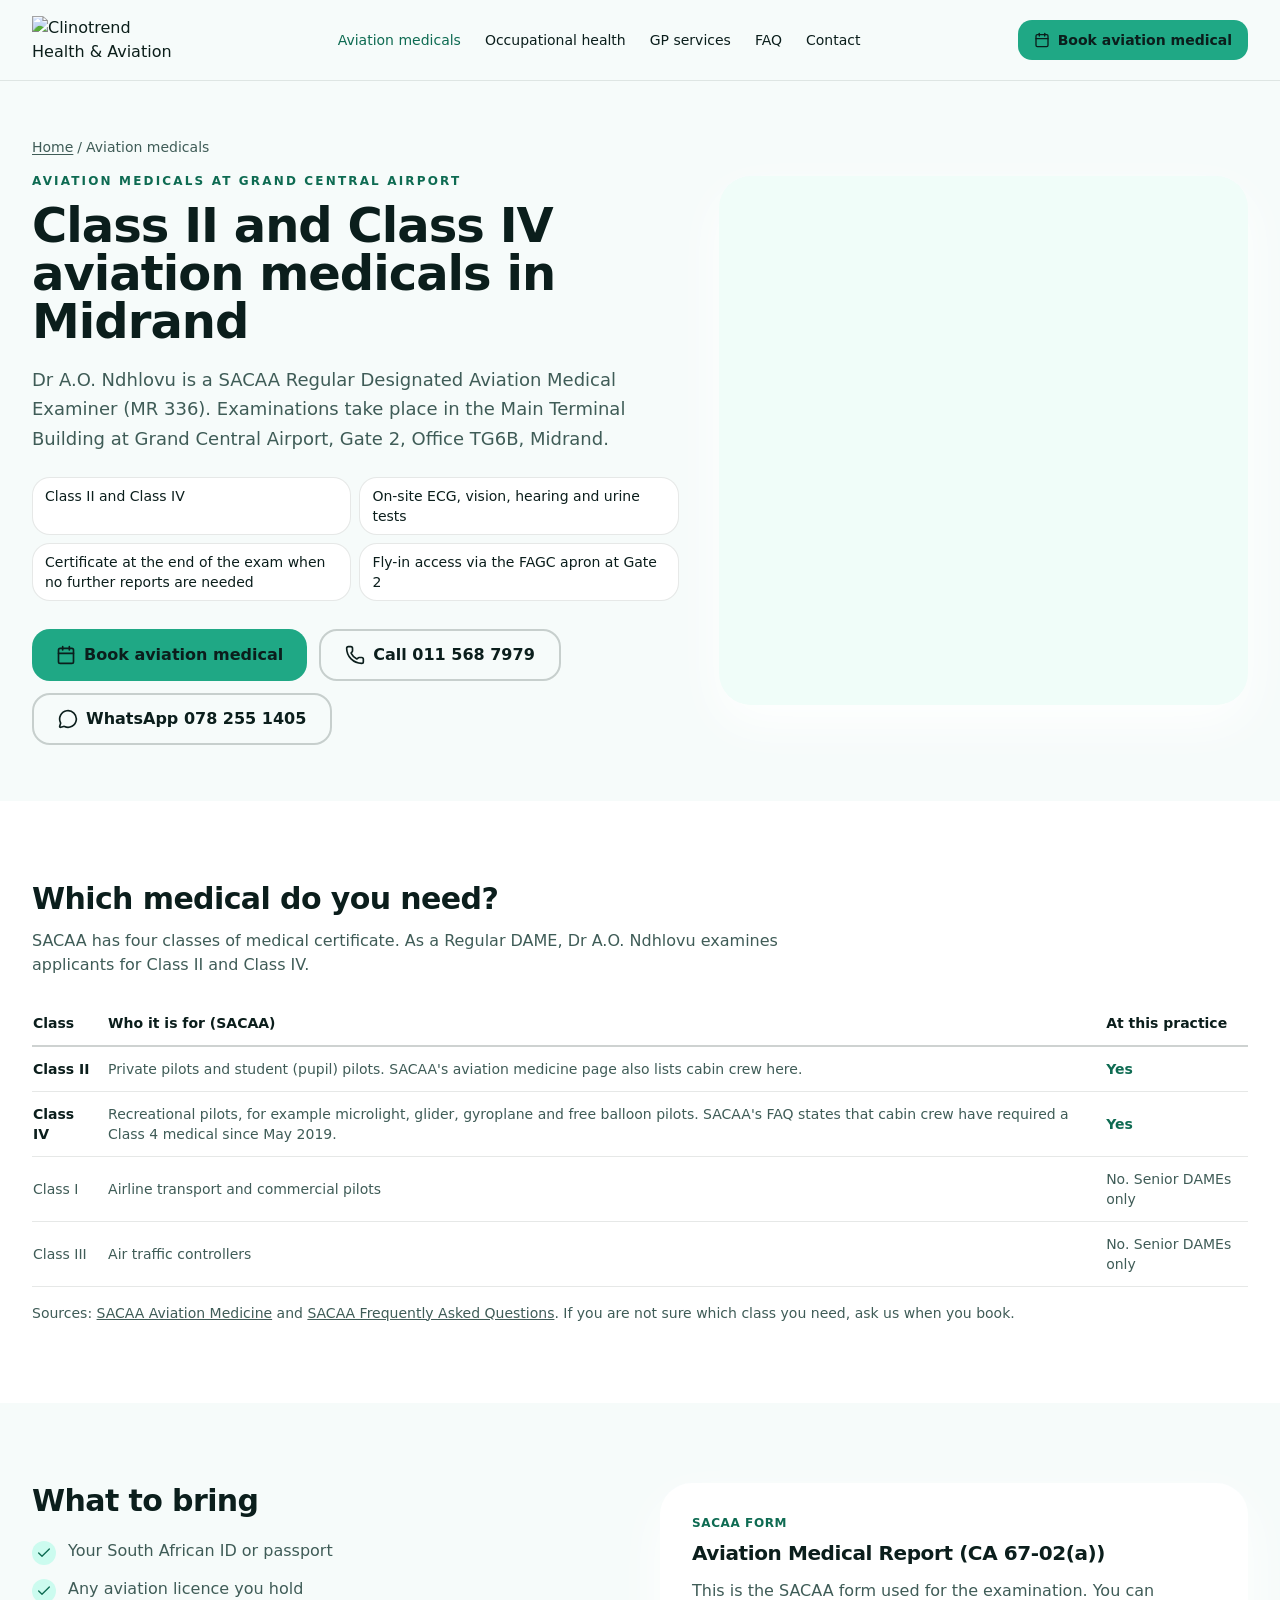
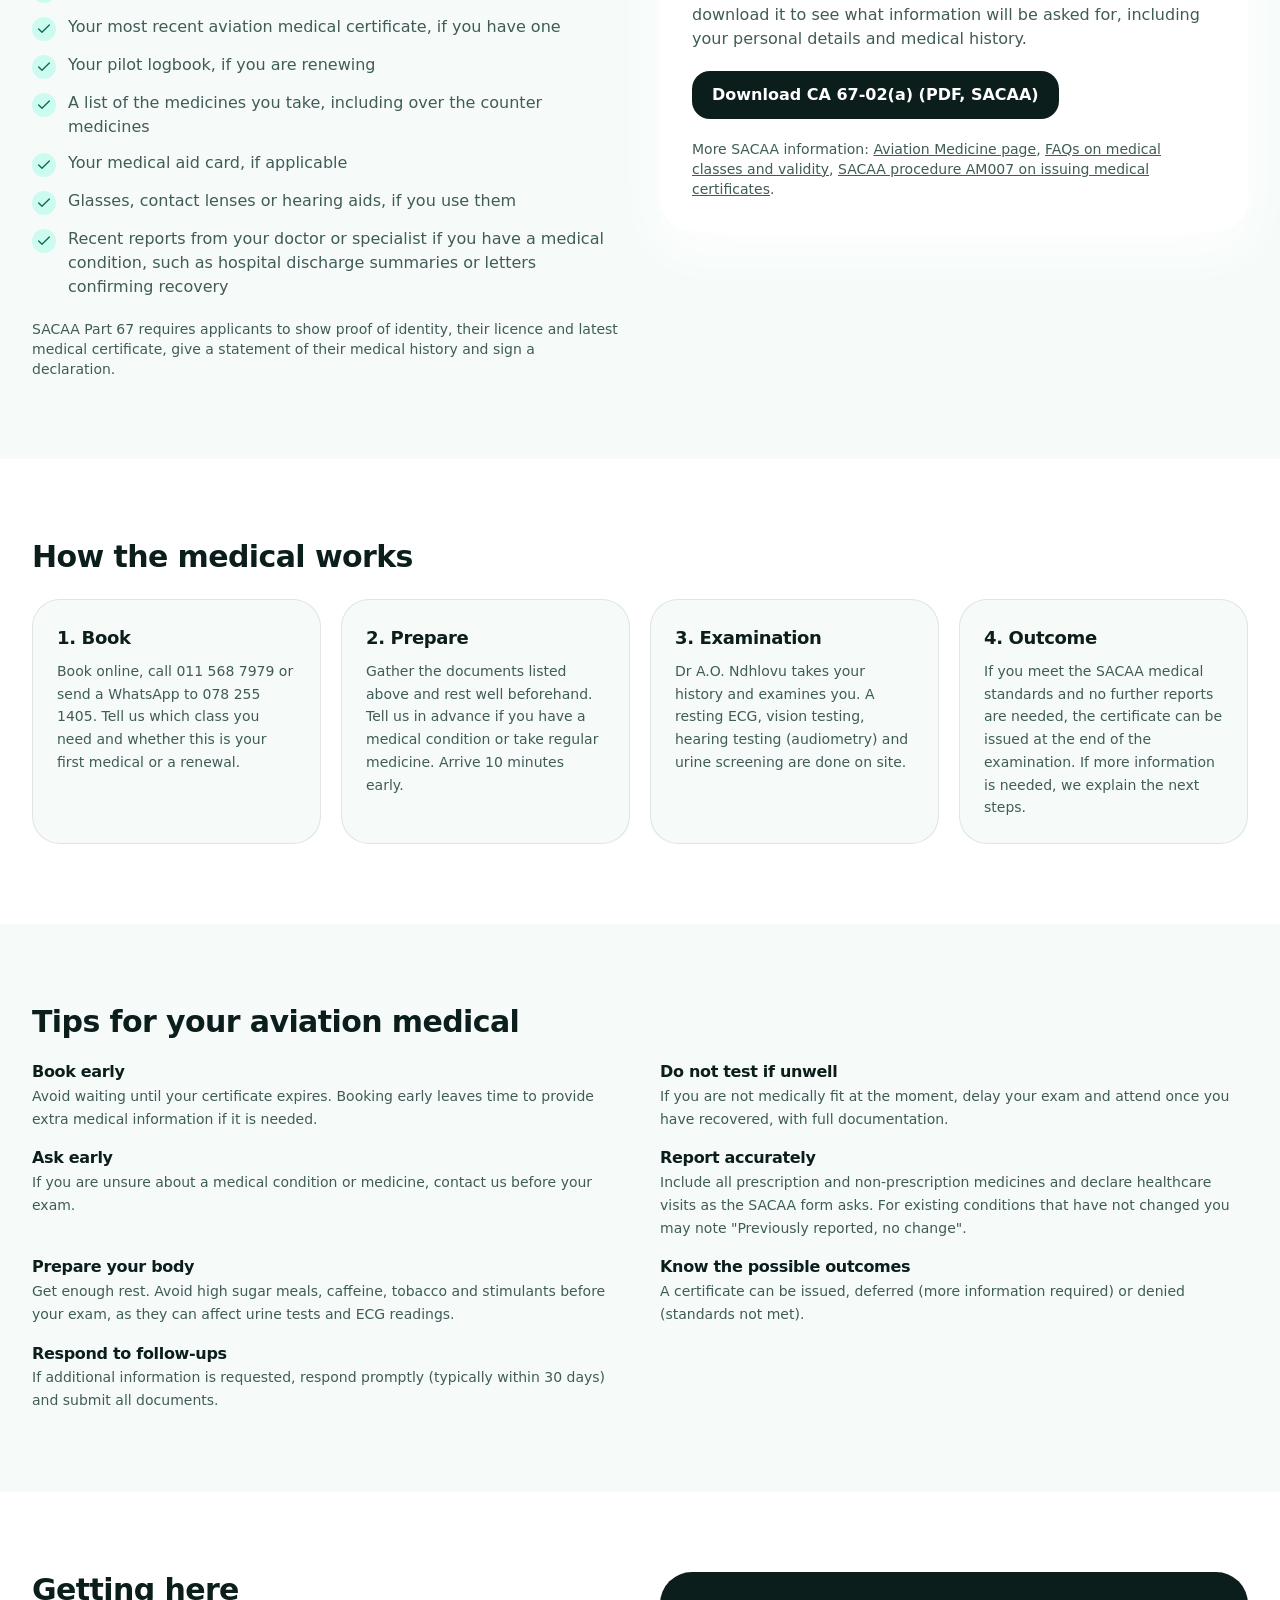
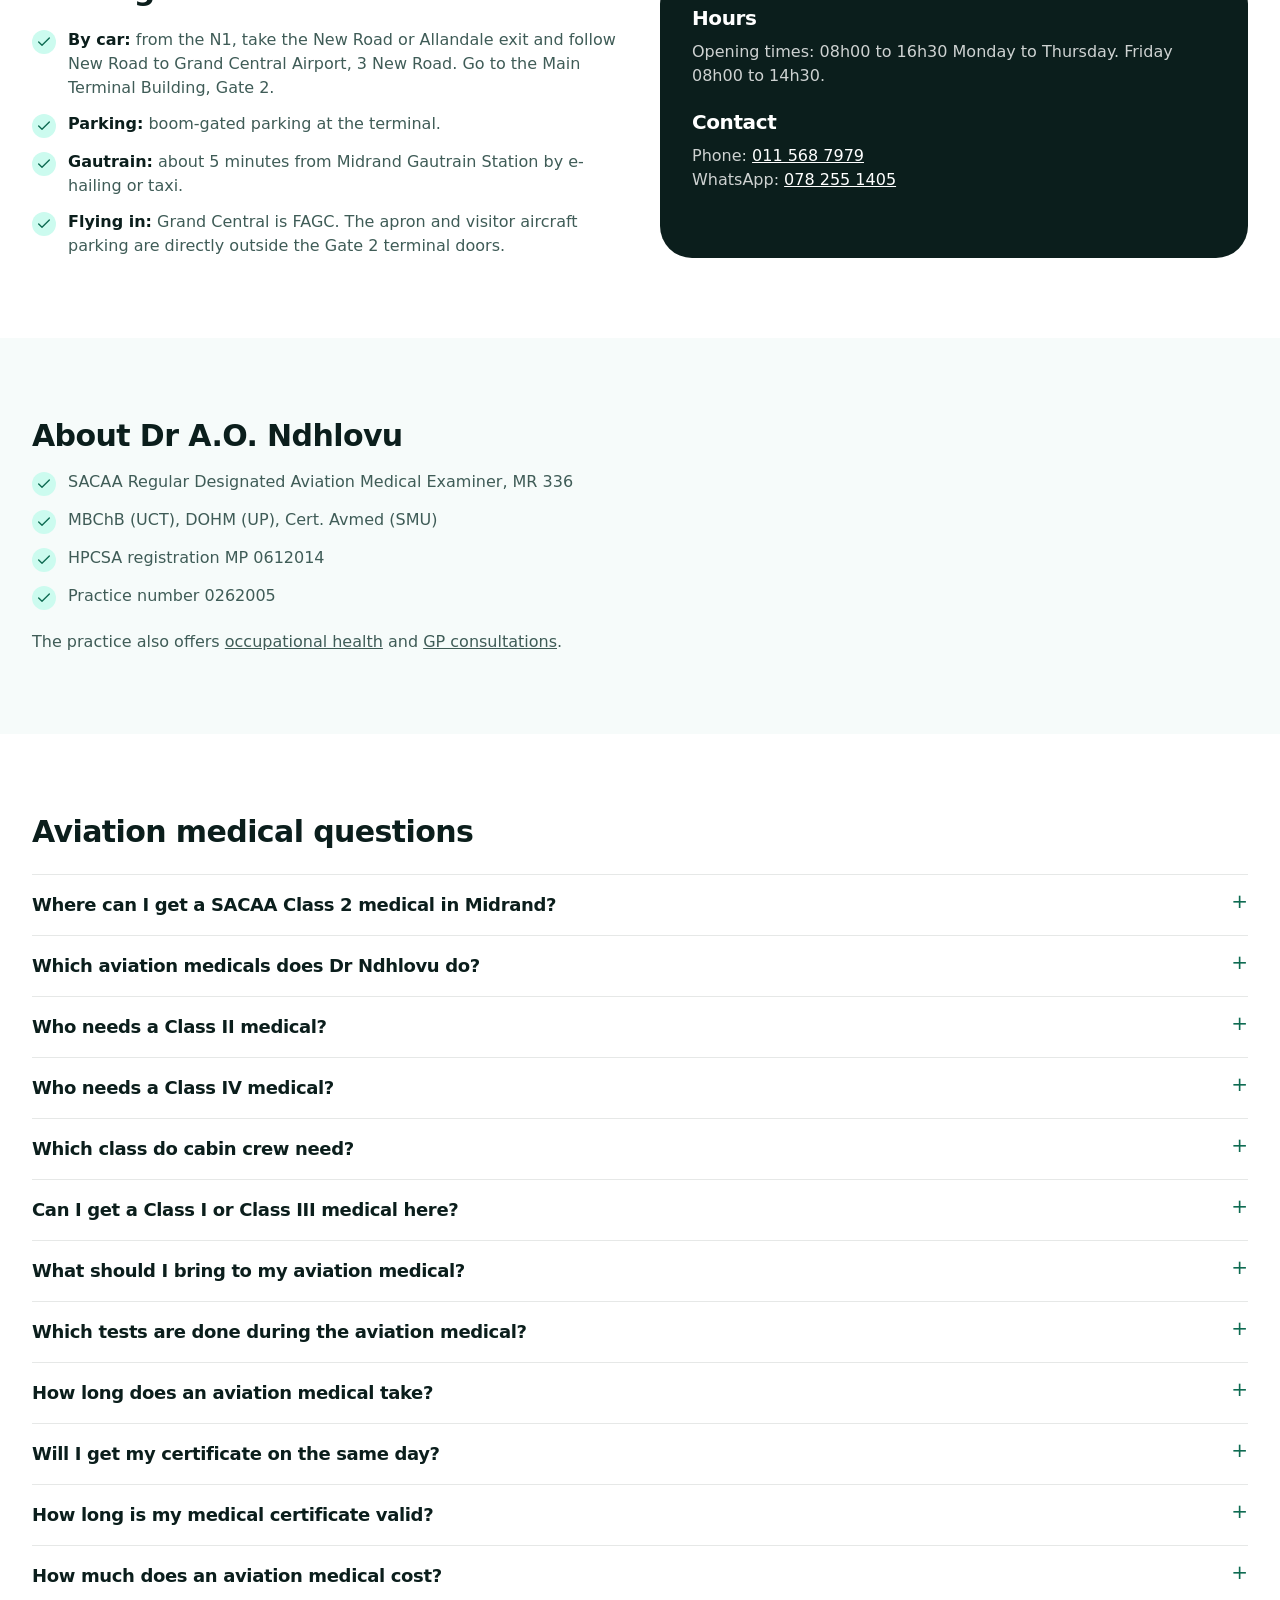
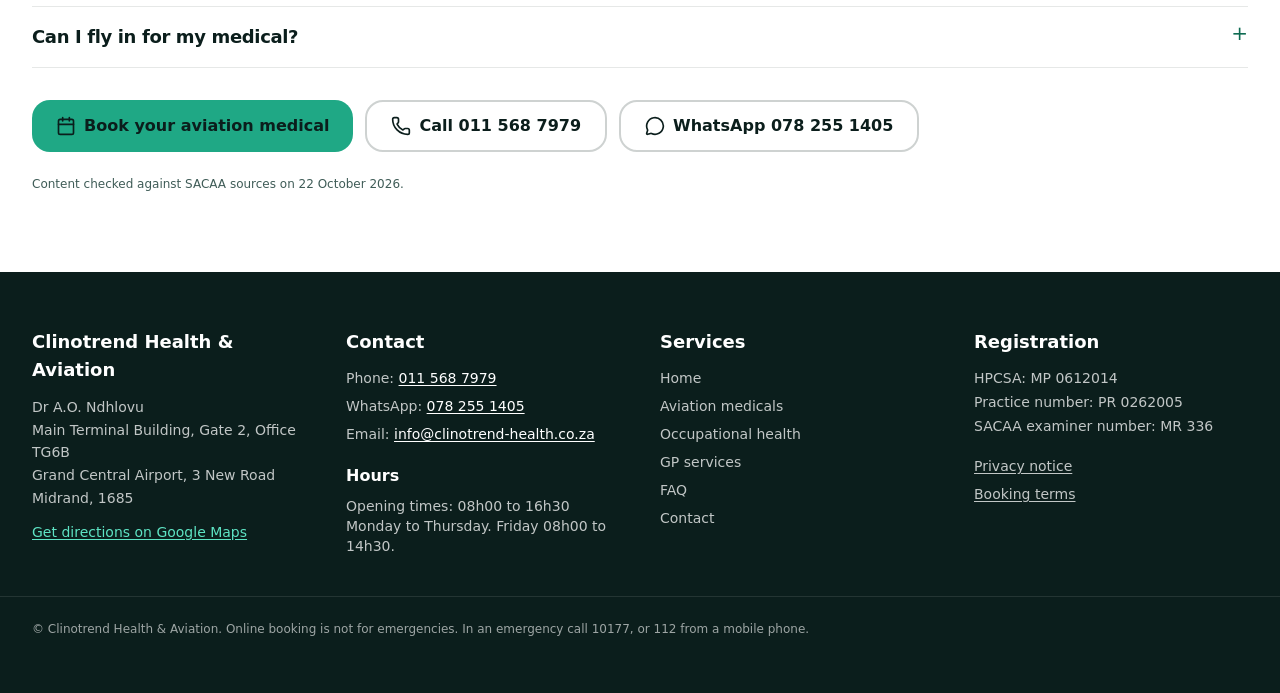
==== commit 158d06b3: "Doctor-confirmed opening hours in footer" ====
--- a/aviation-medicals/index.html
+++ b/aviation-medicals/index.html
@@ -24,7 +24,7 @@
     <link rel="preload" href="/clinotrend-preview/assets/inter-latin-400-normal-C38fXH4l.woff2" as="font" type="font/woff2" crossorigin>
     <link rel="preload" href="/clinotrend-preview/assets/montserrat-latin-700-normal-BdjcYUrC.woff2" as="font" type="font/woff2" crossorigin>
     <link rel="preload" as="image" type="image/webp" imagesrcset="/clinotrend-preview/images/team_portrait-480.webp 480w, /clinotrend-preview/images/team_portrait-640.webp 640w, /clinotrend-preview/images/team_portrait-800.webp 800w, /clinotrend-preview/images/team_portrait.webp 1200w" imagesizes="(min-width: 1024px) 40vw, 100vw" fetchpriority="high">
-    <script type="application/ld+json">{"@context":"https://schema.org","@graph":[{"@type":"MedicalClinic","@id":"https://clinotrend-health.co.za/#clinic","name":"Clinotrend Health & Aviation","alternateName":["ClinoTrend Health & Aviation","Dr A.O. Ndhlovu, Clinotrend Health & Aviation"],"url":"https://clinotrend-health.co.za/","logo":"https://clinotrend-health.co.za/logo-square-512.png","image":["https://clinotrend-health.co.za/images/og-image.png","https://clinotrend-health.co.za/images/team_portrait.jpg"],"description":"Aviation medicals (SACAA Class II and Class IV), occupational health and GP care with Dr A.O. Ndhlovu at Grand Central Airport, Midrand.","telephone":"+27 11 568 7979","email":"info@clinotrend-health.co.za","address":{"@type":"PostalAddress","streetAddress":"Grand Central Airport, 3 New Road, Main Terminal Building, Gate 2, Office TG6B","addressLocality":"Midrand","addressRegion":"Gauteng","postalCode":"1685","addressCountry":"ZA"},"geo":{"@type":"GeoCoordinates","latitude":-25.98926,"longitude":28.140795},"hasMap":"https://www.google.com/maps/search/?api=1&query=-25.98926%2C28.140795","openingHoursSpecification":[{"@type":"OpeningHoursSpecification","dayOfWeek":["Monday","Tuesday","Wednesday","Thursday","Friday"],"opens":"09:00","closes":"17:00"}],"areaServed":[{"@type":"AdministrativeArea","name":"Gauteng"},{"@type":"City","name":"Midrand"},{"@type":"City","name":"Johannesburg"},{"@type":"City","name":"Pretoria"},{"@type":"City","name":"Centurion"},{"@type":"City","name":"Randburg"},{"@type":"City","name":"Kempton Park"},{"@type":"City","name":"Germiston"}],"medicalSpecialty":["Occupational","PrimaryCare"],"currenciesAccepted":"ZAR","contactPoint":[{"@type":"ContactPoint","contactType":"reception","telephone":"+27 11 568 7979","email":"info@clinotrend-health.co.za","areaServed":"ZA","availableLanguage":"en"},{"@type":"ContactPoint","contactType":"WhatsApp","telephone":"+27 78 255 1405","url":"https://wa.me/27782551405","areaServed":"ZA","availableLanguage":"en"}],"availableService":[{"@type":"MedicalTest","name":"SACAA Class II aviation medical examination","url":"https://clinotrend-health.co.za/aviation-medicals/"},{"@type":"MedicalTest","name":"SACAA Class IV aviation medical examination","url":"https://clinotrend-health.co.za/aviation-medicals/"},{"@type":"MedicalProcedure","name":"Occupational health medicals (pre-employment, periodic, exit and PrDP)","url":"https://clinotrend-health.co.za/occupational-health/"},{"@type":"MedicalProcedure","name":"General practice (GP) consultation","url":"https://clinotrend-health.co.za/gp-services/"}],"employee":{"@id":"https://clinotrend-health.co.za/#physician"},"potentialAction":{"@type":"ReserveAction","target":{"@type":"EntryPoint","urlTemplate":"https://clinotrend-health.co.za/contact/","actionPlatform":["https://schema.org/DesktopWebPlatform","https://schema.org/MobileWebPlatform"]},"result":{"@type":"Reservation","name":"Appointment request"}}},{"@type":"Physician","@id":"https://clinotrend-health.co.za/#physician","name":"Dr A.O. Ndhlovu","url":"https://clinotrend-health.co.za/aviation-medicals/","image":"https://clinotrend-health.co.za/images/team_portrait.jpg","jobTitle":"SACAA Regular Designated Aviation Medical Examiner and occupational medicine practitioner","telephone":"+27 11 568 7979","address":{"@type":"PostalAddress","streetAddress":"Grand Central Airport, 3 New Road, Main Terminal Building, Gate 2, Office TG6B","addressLocality":"Midrand","addressRegion":"Gauteng","postalCode":"1685","addressCountry":"ZA"},"medicalSpecialty":["Occupational","PrimaryCare"],"hasCredential":[{"@type":"EducationalOccupationalCredential","name":"MBChB (UCT)"},{"@type":"EducationalOccupationalCredential","name":"DOHM (UP)"},{"@type":"EducationalOccupationalCredential","name":"Cert. Avmed (SMU)"},{"@type":"EducationalOccupationalCredential","name":"SACAA Regular Designated Aviation Medical Examiner, MR 336","recognizedBy":{"@type":"GovernmentOrganization","name":"South African Civil Aviation Authority","url":"https://www.caa.co.za/"}}],"worksFor":{"@id":"https://clinotrend-health.co.za/#clinic"}},{"@type":"WebSite","@id":"https://clinotrend-health.co.za/#website","url":"https://clinotrend-health.co.za/","name":"Clinotrend Health & Aviation","publisher":{"@id":"https://clinotrend-health.co.za/#clinic"},"inLanguage":"en-ZA"},{"@type":"WebPage","@id":"https://clinotrend-health.co.za/aviation-medicals/#webpage","url":"https://clinotrend-health.co.za/aviation-medicals/","name":"Class II and Class IV aviation medicals in Midrand","description":"SACAA Class II and IV aviation medicals at Grand Central Airport.","isPartOf":{"@id":"https://clinotrend-health.co.za/#website"},"about":{"@id":"https://clinotrend-health.co.za/#clinic"},"inLanguage":"en-ZA","breadcrumb":{"@id":"https://clinotrend-health.co.za/aviation-medicals/#breadcrumb"}},{"@type":"BreadcrumbList","@id":"https://clinotrend-health.co.za/aviation-medicals/#breadcrumb","itemListElement":[{"@type":"ListItem","position":1,"name":"Home","item":"https://clinotrend-health.co.za/"},{"@type":"ListItem","position":2,"name":"Aviation medicals","item":"https://clinotrend-health.co.za/aviation-medicals/"}]},{"@type":"FAQPage","@id":"https://clinotrend-health.co.za/aviation-medicals/#faq","mainEntity":[{"@type":"Question","name":"Where can I get a SACAA Class 2 medical in Midrand?","acceptedAnswer":{"@type":"Answer","text":"Dr A.O. Ndhlovu is a SACAA Regular Designated Aviation Medical Examiner (DAME), number MR 336, at Clinotrend Health & Aviation, Main Terminal Building, Gate 2, Office TG6B, Grand Central Airport, 3 New Road, Midrand, 1685. He examines applicants for Class II and Class IV medical certificates. Book online, call 011 568 7979 or send a WhatsApp to 078 255 1405."}},{"@type":"Question","name":"Which aviation medicals does Dr Ndhlovu do?","acceptedAnswer":{"@type":"Answer","text":"Dr A.O. Ndhlovu is listed by the South African Civil Aviation Authority (SACAA) as a Regular Designated Aviation Medical Examiner, number MR 336. SACAA authorises Regular DAMEs to examine applicants for and issue Class II and Class IV medical certificates."}},{"@type":"Question","name":"Who needs a Class II medical?","acceptedAnswer":{"@type":"Answer","text":"SACAA lists private pilots and student (pupil) pilots under Class II. SACAA's aviation medicine page also lists cabin crew under Class II."}},{"@type":"Question","name":"Who needs a Class IV medical?","acceptedAnswer":{"@type":"Answer","text":"SACAA lists recreational pilots under Class IV, for example microlight, glider, gyroplane and free balloon pilots."}},{"@type":"Question","name":"Which class do cabin crew need?","acceptedAnswer":{"@type":"Answer","text":"SACAA's aviation medicine page lists cabin crew under Class II, and SACAA's frequently asked questions state that since May 2019 cabin crew require a Class 4 medical certificate. Both classes fall within a Regular DAME's scope. Tell us you are cabin crew when you book and we will confirm which certificate applies to you."}},{"@type":"Question","name":"Can I get a Class I or Class III medical here?","acceptedAnswer":{"@type":"Answer","text":"No. Class I (airline transport and commercial pilots) and Class III (air traffic controllers) medicals can only be done by a SACAA Senior DAME. Dr Ndhlovu is a Regular DAME, so these classes are not offered at this practice."}},{"@type":"Question","name":"What should I bring to my aviation medical?","acceptedAnswer":{"@type":"Answer","text":"Bring your ID or passport, any aviation licence you hold, your most recent aviation medical certificate if you have one, your pilot logbook if you are renewing, your medical aid card if applicable, a list of your medicines, and the glasses, contact lenses or hearing aids you use. If you have a medical condition, bring recent reports from your doctor or specialist. SACAA regulations require you to show proof of identity, your licence and your latest medical certificate, give your medical history and sign a declaration."}},{"@type":"Question","name":"Which tests are done during the aviation medical?","acceptedAnswer":{"@type":"Answer","text":"A resting ECG, vision testing, hearing testing (audiometry) and urine screening are done on site, together with your medical history and a physical examination."}},{"@type":"Question","name":"How long does an aviation medical take?","acceptedAnswer":{"@type":"Answer","text":"Allow about 30 to 60 minutes, depending on the service and on whether you bring all your documents. Please arrive 10 minutes early to complete paperwork."}},{"@type":"Question","name":"Will I get my certificate on the same day?","acceptedAnswer":{"@type":"Answer","text":"If you meet the medical standards and no further reports are needed, the examiner can issue your certificate at the end of the examination. Some applicants need extra reports or a SACAA review before a certificate can be issued. In that case we will tell you what is needed."}},{"@type":"Question","name":"How long is my medical certificate valid?","acceptedAnswer":{"@type":"Answer","text":"According to SACAA, a Class 2 certificate is valid for 24 months if you are under 40 and 12 months if you are 40 or older. A Class 4 certificate is valid for 60 months if you are under 40 and 36 months if you are 40 or older. Your examiner will confirm the validity that applies to you, as some medical conditions need more frequent review."}},{"@type":"Question","name":"How much does an aviation medical cost?","acceptedAnswer":{"@type":"Answer","text":"Fees are not published on the website. We tell you the fee when you book. Call 011 568 7979 or send a WhatsApp to 078 255 1405 to ask."}},{"@type":"Question","name":"Can I fly in for my medical?","acceptedAnswer":{"@type":"Answer","text":"Yes. Grand Central Airport is FAGC. The apron and visitor aircraft parking are directly outside the Gate 2 terminal doors, and the practice is in the Main Terminal Building at Gate 2."}}]}]}</script>
+    <script type="application/ld+json">{"@context":"https://schema.org","@graph":[{"@type":"MedicalClinic","@id":"https://clinotrend-health.co.za/#clinic","name":"Clinotrend Health & Aviation","alternateName":["ClinoTrend Health & Aviation","Dr A.O. Ndhlovu, Clinotrend Health & Aviation"],"url":"https://clinotrend-health.co.za/","logo":"https://clinotrend-health.co.za/logo-square-512.png","image":["https://clinotrend-health.co.za/images/og-image.png","https://clinotrend-health.co.za/images/team_portrait.jpg"],"description":"Aviation medicals (SACAA Class II and Class IV), occupational health and GP care with Dr A.O. Ndhlovu at Grand Central Airport, Midrand.","telephone":"+27 11 568 7979","email":"info@clinotrend-health.co.za","address":{"@type":"PostalAddress","streetAddress":"Grand Central Airport, 3 New Road, Main Terminal Building, Gate 2, Office TG6B","addressLocality":"Midrand","addressRegion":"Gauteng","postalCode":"1685","addressCountry":"ZA"},"geo":{"@type":"GeoCoordinates","latitude":-25.98926,"longitude":28.140795},"hasMap":"https://www.google.com/maps/search/?api=1&query=-25.98926%2C28.140795","openingHoursSpecification":[{"@type":"OpeningHoursSpecification","dayOfWeek":["Monday","Tuesday","Wednesday","Thursday"],"opens":"08:00","closes":"16:30"},{"@type":"OpeningHoursSpecification","dayOfWeek":["Friday"],"opens":"08:00","closes":"14:30"}],"areaServed":[{"@type":"AdministrativeArea","name":"Gauteng"},{"@type":"City","name":"Midrand"},{"@type":"City","name":"Johannesburg"},{"@type":"City","name":"Pretoria"},{"@type":"City","name":"Centurion"},{"@type":"City","name":"Randburg"},{"@type":"City","name":"Kempton Park"},{"@type":"City","name":"Germiston"}],"medicalSpecialty":["Occupational","PrimaryCare"],"currenciesAccepted":"ZAR","contactPoint":[{"@type":"ContactPoint","contactType":"reception","telephone":"+27 11 568 7979","email":"info@clinotrend-health.co.za","areaServed":"ZA","availableLanguage":"en"},{"@type":"ContactPoint","contactType":"WhatsApp","telephone":"+27 78 255 1405","url":"https://wa.me/27782551405","areaServed":"ZA","availableLanguage":"en"}],"availableService":[{"@type":"MedicalTest","name":"SACAA Class II aviation medical examination","url":"https://clinotrend-health.co.za/aviation-medicals/"},{"@type":"MedicalTest","name":"SACAA Class IV aviation medical examination","url":"https://clinotrend-health.co.za/aviation-medicals/"},{"@type":"MedicalProcedure","name":"Occupational health medicals (pre-employment, periodic, exit and PrDP)","url":"https://clinotrend-health.co.za/occupational-health/"},{"@type":"MedicalProcedure","name":"General practice (GP) consultation","url":"https://clinotrend-health.co.za/gp-services/"}],"employee":{"@id":"https://clinotrend-health.co.za/#physician"},"potentialAction":{"@type":"ReserveAction","target":{"@type":"EntryPoint","urlTemplate":"https://clinotrend-health.co.za/contact/","actionPlatform":["https://schema.org/DesktopWebPlatform","https://schema.org/MobileWebPlatform"]},"result":{"@type":"Reservation","name":"Appointment request"}}},{"@type":"Physician","@id":"https://clinotrend-health.co.za/#physician","name":"Dr A.O. Ndhlovu","url":"https://clinotrend-health.co.za/aviation-medicals/","image":"https://clinotrend-health.co.za/images/team_portrait.jpg","jobTitle":"SACAA Regular Designated Aviation Medical Examiner and occupational medicine practitioner","telephone":"+27 11 568 7979","address":{"@type":"PostalAddress","streetAddress":"Grand Central Airport, 3 New Road, Main Terminal Building, Gate 2, Office TG6B","addressLocality":"Midrand","addressRegion":"Gauteng","postalCode":"1685","addressCountry":"ZA"},"medicalSpecialty":["Occupational","PrimaryCare"],"hasCredential":[{"@type":"EducationalOccupationalCredential","name":"MBChB (UCT)"},{"@type":"EducationalOccupationalCredential","name":"DOHM (UP)"},{"@type":"EducationalOccupationalCredential","name":"Cert. Avmed (SMU)"},{"@type":"EducationalOccupationalCredential","name":"SACAA Regular Designated Aviation Medical Examiner, MR 336","recognizedBy":{"@type":"GovernmentOrganization","name":"South African Civil Aviation Authority","url":"https://www.caa.co.za/"}}],"worksFor":{"@id":"https://clinotrend-health.co.za/#clinic"}},{"@type":"WebSite","@id":"https://clinotrend-health.co.za/#website","url":"https://clinotrend-health.co.za/","name":"Clinotrend Health & Aviation","publisher":{"@id":"https://clinotrend-health.co.za/#clinic"},"inLanguage":"en-ZA"},{"@type":"WebPage","@id":"https://clinotrend-health.co.za/aviation-medicals/#webpage","url":"https://clinotrend-health.co.za/aviation-medicals/","name":"Class II and Class IV aviation medicals in Midrand","description":"SACAA Class II and IV aviation medicals at Grand Central Airport.","isPartOf":{"@id":"https://clinotrend-health.co.za/#website"},"about":{"@id":"https://clinotrend-health.co.za/#clinic"},"inLanguage":"en-ZA","breadcrumb":{"@id":"https://clinotrend-health.co.za/aviation-medicals/#breadcrumb"}},{"@type":"BreadcrumbList","@id":"https://clinotrend-health.co.za/aviation-medicals/#breadcrumb","itemListElement":[{"@type":"ListItem","position":1,"name":"Home","item":"https://clinotrend-health.co.za/"},{"@type":"ListItem","position":2,"name":"Aviation medicals","item":"https://clinotrend-health.co.za/aviation-medicals/"}]},{"@type":"FAQPage","@id":"https://clinotrend-health.co.za/aviation-medicals/#faq","mainEntity":[{"@type":"Question","name":"Where can I get a SACAA Class 2 medical in Midrand?","acceptedAnswer":{"@type":"Answer","text":"Dr A.O. Ndhlovu is a SACAA Regular Designated Aviation Medical Examiner (DAME), number MR 336, at Clinotrend Health & Aviation, Main Terminal Building, Gate 2, Office TG6B, Grand Central Airport, 3 New Road, Midrand, 1685. He examines applicants for Class II and Class IV medical certificates. Book online, call 011 568 7979 or send a WhatsApp to 078 255 1405."}},{"@type":"Question","name":"Which aviation medicals does Dr Ndhlovu do?","acceptedAnswer":{"@type":"Answer","text":"Dr A.O. Ndhlovu is listed by the South African Civil Aviation Authority (SACAA) as a Regular Designated Aviation Medical Examiner, number MR 336. SACAA authorises Regular DAMEs to examine applicants for and issue Class II and Class IV medical certificates."}},{"@type":"Question","name":"Who needs a Class II medical?","acceptedAnswer":{"@type":"Answer","text":"SACAA lists private pilots and student (pupil) pilots under Class II. SACAA's aviation medicine page also lists cabin crew under Class II."}},{"@type":"Question","name":"Who needs a Class IV medical?","acceptedAnswer":{"@type":"Answer","text":"SACAA lists recreational pilots under Class IV, for example microlight, glider, gyroplane and free balloon pilots."}},{"@type":"Question","name":"Which class do cabin crew need?","acceptedAnswer":{"@type":"Answer","text":"SACAA's aviation medicine page lists cabin crew under Class II, and SACAA's frequently asked questions state that since May 2019 cabin crew require a Class 4 medical certificate. Both classes fall within a Regular DAME's scope. Tell us you are cabin crew when you book and we will confirm which certificate applies to you."}},{"@type":"Question","name":"Can I get a Class I or Class III medical here?","acceptedAnswer":{"@type":"Answer","text":"No. Class I (airline transport and commercial pilots) and Class III (air traffic controllers) medicals can only be done by a SACAA Senior DAME. Dr Ndhlovu is a Regular DAME, so these classes are not offered at this practice."}},{"@type":"Question","name":"What should I bring to my aviation medical?","acceptedAnswer":{"@type":"Answer","text":"Bring your ID or passport, any aviation licence you hold, your most recent aviation medical certificate if you have one, your pilot logbook if you are renewing, your medical aid card if applicable, a list of your medicines, and the glasses, contact lenses or hearing aids you use. If you have a medical condition, bring recent reports from your doctor or specialist. SACAA regulations require you to show proof of identity, your licence and your latest medical certificate, give your medical history and sign a declaration."}},{"@type":"Question","name":"Which tests are done during the aviation medical?","acceptedAnswer":{"@type":"Answer","text":"A resting ECG, vision testing, hearing testing (audiometry) and urine screening are done on site, together with your medical history and a physical examination."}},{"@type":"Question","name":"How long does an aviation medical take?","acceptedAnswer":{"@type":"Answer","text":"Allow about 30 to 60 minutes, depending on the service and on whether you bring all your documents. Please arrive 10 minutes early to complete paperwork."}},{"@type":"Question","name":"Will I get my certificate on the same day?","acceptedAnswer":{"@type":"Answer","text":"If you meet the medical standards and no further reports are needed, the examiner can issue your certificate at the end of the examination. Some applicants need extra reports or a SACAA review before a certificate can be issued. In that case we will tell you what is needed."}},{"@type":"Question","name":"How long is my medical certificate valid?","acceptedAnswer":{"@type":"Answer","text":"According to SACAA, a Class 2 certificate is valid for 24 months if you are under 40 and 12 months if you are 40 or older. A Class 4 certificate is valid for 60 months if you are under 40 and 36 months if you are 40 or older. Your examiner will confirm the validity that applies to you, as some medical conditions need more frequent review."}},{"@type":"Question","name":"How much does an aviation medical cost?","acceptedAnswer":{"@type":"Answer","text":"Fees are not published on the website. We tell you the fee when you book. Call 011 568 7979 or send a WhatsApp to 078 255 1405 to ask."}},{"@type":"Question","name":"Can I fly in for my medical?","acceptedAnswer":{"@type":"Answer","text":"Yes. Grand Central Airport is FAGC. The apron and visitor aircraft parking are directly outside the Gate 2 terminal doors, and the practice is in the Main Terminal Building at Gate 2."}}]}]}</script>
     <meta name="google-site-verification" content="c-Cod2nh8BzhtL2Z1EwPkJ7djA6cgbb-r3TllKKEWe8">
     <meta name="theme-color" content="#0B1E1C">
     <meta name="geo.region" content="ZA-GP">
@@ -36,11 +36,11 @@
     <link rel="apple-touch-icon" sizes="180x180" href="/clinotrend-preview/apple-touch-icon.png">
     <link rel="manifest" href="/clinotrend-preview/manifest.json">
     <!-- Preview build: Google Analytics removed -->
-    <script type="module" crossorigin src="/clinotrend-preview/assets/index-F3BdKBaQ.js"></script>
+    <script type="module" crossorigin src="/clinotrend-preview/assets/index-lUso3mbV.js"></script>
     <style>@font-face{font-family:Inter;font-style:normal;font-display:swap;font-weight:300;src:url(/clinotrend-preview/assets/inter-latin-300-normal-BVlfKGgI.woff2) format("woff2"),url(/clinotrend-preview/assets/inter-latin-300-normal-i8F0SvXL.woff) format("woff")}@font-face{font-family:Inter;font-style:normal;font-display:swap;font-weight:400;src:url(/clinotrend-preview/assets/inter-latin-400-normal-C38fXH4l.woff2) format("woff2"),url(/clinotrend-preview/assets/inter-latin-400-normal-CyCys3Eg.woff) format("woff")}@font-face{font-family:Inter;font-style:normal;font-display:swap;font-weight:500;src:url(/clinotrend-preview/assets/inter-latin-500-normal-Cerq10X2.woff2) format("woff2"),url(/clinotrend-preview/assets/inter-latin-500-normal-BL9OpVg8.woff) format("woff")}@font-face{font-family:Inter;font-style:normal;font-display:swap;font-weight:600;src:url(/clinotrend-preview/assets/inter-latin-600-normal-LgqL8muc.woff2) format("woff2"),url(/clinotrend-preview/assets/inter-latin-600-normal-CiBQ2DWP.woff) format("woff")}@font-face{font-family:Inter;font-style:normal;font-display:swap;font-weight:700;src:url(/clinotrend-preview/assets/inter-latin-700-normal-Yt3aPRUw.woff2) format("woff2"),url(/clinotrend-preview/assets/inter-latin-700-normal-BLAVimhd.woff) format("woff")}@font-face{font-family:Montserrat;font-style:normal;font-display:swap;font-weight:600;src:url(/clinotrend-preview/assets/montserrat-latin-600-normal-UVxSCcoG.woff2) format("woff2"),url(/clinotrend-preview/assets/montserrat-latin-600-normal-CdhFl4lI.woff) format("woff")}@font-face{font-family:Montserrat;font-style:normal;font-display:swap;font-weight:700;src:url(/clinotrend-preview/assets/montserrat-latin-700-normal-BdjcYUrC.woff2) format("woff2"),url(/clinotrend-preview/assets/montserrat-latin-700-normal-BWkrl476.woff) format("woff")}@font-face{font-family:Montserrat;font-style:normal;font-display:swap;font-weight:800;src:url(/clinotrend-preview/assets/montserrat-latin-800-normal-axpkC1rd.woff2) format("woff2"),url(/clinotrend-preview/assets/montserrat-latin-800-normal-C3dfDxXV.woff) format("woff")}*,:before,:after{--tw-border-spacing-x:0;--tw-border-spacing-y:0;--tw-translate-x:0;--tw-translate-y:0;--tw-rotate:0;--tw-skew-x:0;--tw-skew-y:0;--tw-scale-x:1;--tw-scale-y:1;--tw-pan-x: ;--tw-pan-y: ;--tw-pinch-zoom: ;--tw-scroll-snap-strictness:proximity;--tw-gradient-from-position: ;--tw-gradient-via-position: ;--tw-gradient-to-position: ;--tw-ordinal: ;--tw-slashed-zero: ;--tw-numeric-figure: ;--tw-numeric-spacing: ;--tw-numeric-fraction: ;--tw-ring-inset: ;--tw-ring-offset-width:0px;--tw-ring-offset-color:#fff;--tw-ring-color:rgb(59 130 246 / .5);--tw-ring-offset-shadow:0 0 #0000;--tw-ring-shadow:0 0 #0000;--tw-shadow:0 0 #0000;--tw-shadow-colored:0 0 #0000;--tw-blur: ;--tw-brightness: ;--tw-contrast: ;--tw-grayscale: ;--tw-hue-rotate: ;--tw-invert: ;--tw-saturate: ;--tw-sepia: ;--tw-drop-shadow: ;--tw-backdrop-blur: ;--tw-backdrop-brightness: ;--tw-backdrop-contrast: ;--tw-backdrop-grayscale: ;--tw-backdrop-hue-rotate: ;--tw-backdrop-invert: ;--tw-backdrop-opacity: ;--tw-backdrop-saturate: ;--tw-backdrop-sepia: ;--tw-contain-size: ;--tw-contain-layout: ;--tw-contain-paint: ;--tw-contain-style: }*,:before,:after{box-sizing:border-box;border-width:0;border-style:solid;border-color:#e5e7eb}:before,:after{--tw-content:""}html{line-height:1.5;-webkit-text-size-adjust:100%;-moz-tab-size:4;-o-tab-size:4;tab-size:4;font-family:Inter,system-ui,sans-serif;font-feature-settings:normal;font-variation-settings:normal;-webkit-tap-highlight-color:transparent}body{margin:0;line-height:inherit}h1,h2,h3{font-size:inherit;font-weight:inherit}a{color:inherit;text-decoration:inherit}strong{font-weight:bolder}table{text-indent:0;border-color:inherit;border-collapse:collapse}button{font-family:inherit;font-feature-settings:inherit;font-variation-settings:inherit;font-size:100%;font-weight:inherit;line-height:inherit;letter-spacing:inherit;color:inherit;margin:0;padding:0}button{text-transform:none}button{-webkit-appearance:button;background-color:transparent;background-image:none}summary{display:list-item}h1,h2,h3,p{margin:0}ol,ul{list-style:none;margin:0;padding:0}button{cursor:pointer}img,svg{display:block;vertical-align:middle}img{max-width:100%;height:auto}[hidden]:where(:not([hidden=until-found])){display:none}:root{--background:165 33% 97%;--foreground:168 47% 8%;--card:0 0% 100%;--card-foreground:168 47% 8%;--popover:0 0% 100%;--popover-foreground:168 47% 8%;--primary:161 65% 50%;--primary-foreground:168 47% 8%;--secondary:168 20% 30%;--secondary-foreground:0 0% 100%;--muted:165 20% 94%;--muted-foreground:168 20% 35%;--accent:161 65% 50%;--accent-foreground:168 47% 8%;--destructive:0 84.2% 60.2%;--destructive-foreground:0 0% 98%;--border:168 20% 85%;--input:168 20% 90%;--ring:161 65% 50%;--radius:.875rem}*{border-color:hsl(var(--border))}html{scroll-behavior:smooth}body{background-color:hsl(var(--background));color:hsl(var(--foreground));-webkit-font-smoothing:antialiased;-moz-osx-font-smoothing:grayscale;font-family:Inter,system-ui,-apple-system,Segoe UI,Roboto,sans-serif}h1,h2,h3{font-family:Montserrat,sans-serif;letter-spacing:-.02em;line-height:1.05}.sr-only{position:absolute;width:1px;height:1px;padding:0;margin:-1px;overflow:hidden;clip:rect(0,0,0,0);white-space:nowrap;border-width:0}.fixed{position:fixed}.sticky{position:sticky}.inset-x-0{left:0;right:0}.bottom-0{bottom:0}.top-0{top:0}.z-40{z-index:40}.z-50{z-index:50}.mx-auto{margin-left:auto;margin-right:auto}.-mr-2{margin-right:-.5rem}.mb-1{margin-bottom:.25rem}.mb-2{margin-bottom:.5rem}.mb-3{margin-bottom:.75rem}.mb-4{margin-bottom:1rem}.mb-5{margin-bottom:1.25rem}.mb-6{margin-bottom:1.5rem}.mb-7{margin-bottom:1.75rem}.mt-0\.5{margin-top:.125rem}.mt-10{margin-top:2.5rem}.mt-3{margin-top:.75rem}.mt-4{margin-top:1rem}.mt-5{margin-top:1.25rem}.mt-6{margin-top:1.5rem}.mt-8{margin-top:2rem}.inline-block{display:inline-block}.flex{display:flex}.inline-flex{display:inline-flex}.grid{display:grid}.hidden{display:none}.h-10{height:2.5rem}.h-16{height:4rem}.h-4{height:1rem}.h-5{height:1.25rem}.h-6{height:1.5rem}.h-auto{height:auto}.min-h-screen{min-height:100vh}.w-4{width:1rem}.w-5{width:1.25rem}.w-6{width:1.5rem}.w-auto{width:auto}.w-full{width:100%}.min-w-\[560px\]{min-width:560px}.max-w-3xl{max-width:48rem}.max-w-7xl{max-width:80rem}.flex-1{flex:1 1 0%}.shrink-0{flex-shrink:0}.border-collapse{border-collapse:collapse}.cursor-pointer{cursor:pointer}.list-none{list-style-type:none}.grid-cols-3{grid-template-columns:repeat(3,minmax(0,1fr))}.flex-col{flex-direction:column}.flex-wrap{flex-wrap:wrap}.items-start{align-items:flex-start}.items-center{align-items:center}.justify-center{justify-content:center}.justify-between{justify-content:space-between}.gap-1{gap:.25rem}.gap-1\.5{gap:.375rem}.gap-10{gap:2.5rem}.gap-2{gap:.5rem}.gap-3{gap:.75rem}.gap-4{gap:1rem}.gap-5{gap:1.25rem}.gap-6{gap:1.5rem}.gap-x-10{-moz-column-gap:2.5rem;column-gap:2.5rem}.gap-y-5{row-gap:1.25rem}.space-y-1>:not([hidden])~:not([hidden]){--tw-space-y-reverse:0;margin-top:calc(.25rem * calc(1 - var(--tw-space-y-reverse)));margin-bottom:calc(.25rem * var(--tw-space-y-reverse))}.space-y-2>:not([hidden])~:not([hidden]){--tw-space-y-reverse:0;margin-top:calc(.5rem * calc(1 - var(--tw-space-y-reverse)));margin-bottom:calc(.5rem * var(--tw-space-y-reverse))}.space-y-3>:not([hidden])~:not([hidden]){--tw-space-y-reverse:0;margin-top:calc(.75rem * calc(1 - var(--tw-space-y-reverse)));margin-bottom:calc(.75rem * var(--tw-space-y-reverse))}.divide-y>:not([hidden])~:not([hidden]){--tw-divide-y-reverse:0;border-top-width:calc(1px * calc(1 - var(--tw-divide-y-reverse)));border-bottom-width:calc(1px * var(--tw-divide-y-reverse))}.divide-forest\/10>:not([hidden])~:not([hidden]){border-color:#0b1e1c1a}.self-start{align-self:flex-start}.overflow-hidden{overflow:hidden}.overflow-x-auto{overflow-x:auto}.whitespace-nowrap{white-space:nowrap}.break-all{word-break:break-all}.rounded-2xl{border-radius:1.75rem}.rounded-3xl{border-radius:2rem}.rounded-full{border-radius:9999px}.rounded-lg{border-radius:var(--radius)}.rounded-xl{border-radius:calc(var(--radius) + 4px)}.border{border-width:1px}.border-2{border-width:2px}.border-y{border-top-width:1px;border-bottom-width:1px}.border-b{border-bottom-width:1px}.border-b-2{border-bottom-width:2px}.border-t{border-top-width:1px}.border-forest\/10{border-color:#0b1e1c1a}.border-forest\/20{border-color:#0b1e1c33}.border-white\/10{border-color:#ffffff1a}.bg-\[\#0F7A40\]{--tw-bg-opacity:1;background-color:rgb(15 122 64 / var(--tw-bg-opacity, 1))}.bg-clinic-white{--tw-bg-opacity:1;background-color:rgb(246 251 250 / var(--tw-bg-opacity, 1))}.bg-clinic-white\/95{background-color:#f6fbfaf2}.bg-forest{--tw-bg-opacity:1;background-color:rgb(11 30 28 / var(--tw-bg-opacity, 1))}.bg-mint-100{--tw-bg-opacity:1;background-color:rgb(204 251 239 / var(--tw-bg-opacity, 1))}.bg-mint-50{--tw-bg-opacity:1;background-color:rgb(240 253 249 / var(--tw-bg-opacity, 1))}.bg-mint-500{--tw-bg-opacity:1;background-color:rgb(31 168 133 / var(--tw-bg-opacity, 1))}.bg-white{--tw-bg-opacity:1;background-color:rgb(255 255 255 / var(--tw-bg-opacity, 1))}.p-2{padding:.5rem}.p-6{padding:1.5rem}.px-3{padding-left:.75rem;padding-right:.75rem}.px-4{padding-left:1rem;padding-right:1rem}.px-5{padding-left:1.25rem;padding-right:1.25rem}.px-6{padding-left:1.5rem;padding-right:1.5rem}.py-10{padding-top:2.5rem;padding-bottom:2.5rem}.py-14{padding-top:3.5rem;padding-bottom:3.5rem}.py-2{padding-top:.5rem;padding-bottom:.5rem}.py-2\.5{padding-top:.625rem;padding-bottom:.625rem}.py-3{padding-top:.75rem;padding-bottom:.75rem}.py-3\.5{padding-top:.875rem;padding-bottom:.875rem}.py-4{padding-top:1rem;padding-bottom:1rem}.pb-28{padding-bottom:7rem}.pr-4{padding-right:1rem}.pt-14{padding-top:3.5rem}.pt-3{padding-top:.75rem}.pt-6{padding-top:1.5rem}.text-left{text-align:left}.font-display{font-family:Montserrat,system-ui,sans-serif}.text-3xl{font-size:1.875rem;line-height:2.25rem}.text-base{font-size:1rem;line-height:1.5rem}.text-lg{font-size:1.125rem;line-height:1.75rem}.text-sm{font-size:.875rem;line-height:1.25rem}.text-xl{font-size:1.25rem;line-height:1.75rem}.text-xs{font-size:.75rem;line-height:1rem}.font-bold{font-weight:700}.font-medium{font-weight:500}.font-semibold{font-weight:600}.uppercase{text-transform:uppercase}.leading-none{line-height:1}.leading-relaxed{line-height:1.625}.leading-snug{line-height:1.375}.leading-tight{line-height:1.25}.tracking-\[0\.18em\]{letter-spacing:.18em}.tracking-wider{letter-spacing:.05em}.text-forest{--tw-text-opacity:1;color:rgb(11 30 28 / var(--tw-text-opacity, 1))}.text-forest-light{--tw-text-opacity:1;color:rgb(63 92 87 / var(--tw-text-opacity, 1))}.text-mint-300{--tw-text-opacity:1;color:rgb(94 228 196 / var(--tw-text-opacity, 1))}.text-mint-700{--tw-text-opacity:1;color:rgb(14 107 82 / var(--tw-text-opacity, 1))}.text-white{--tw-text-opacity:1;color:rgb(255 255 255 / var(--tw-text-opacity, 1))}.text-white\/60{color:#fff9}.text-white\/75{color:#ffffffbf}.text-white\/80{color:#fffc}.underline{text-decoration-line:underline}.underline-offset-2{text-underline-offset:2px}.shadow-card{--tw-shadow:0 18px 50px rgba(11, 30, 28, .1);--tw-shadow-colored:0 18px 50px var(--tw-shadow-color);box-shadow:var(--tw-ring-offset-shadow, 0 0 #0000),var(--tw-ring-shadow, 0 0 #0000),var(--tw-shadow)}.shadow-card{--tw-shadow-color:hsl(var(--card));--tw-shadow:var(--tw-shadow-colored)}.backdrop-blur{--tw-backdrop-blur:blur(8px);-webkit-backdrop-filter:var(--tw-backdrop-blur) var(--tw-backdrop-brightness) var(--tw-backdrop-contrast) var(--tw-backdrop-grayscale) var(--tw-backdrop-hue-rotate) var(--tw-backdrop-invert) var(--tw-backdrop-opacity) var(--tw-backdrop-saturate) var(--tw-backdrop-sepia);backdrop-filter:var(--tw-backdrop-blur) var(--tw-backdrop-brightness) var(--tw-backdrop-contrast) var(--tw-backdrop-grayscale) var(--tw-backdrop-hue-rotate) var(--tw-backdrop-invert) var(--tw-backdrop-opacity) var(--tw-backdrop-saturate) var(--tw-backdrop-sepia)}.transition-transform{transition-property:transform;transition-timing-function:cubic-bezier(.4,0,.2,1);transition-duration:.15s}.bg-forest{background-color:#0b1e1c}details>summary::-webkit-details-marker{display:none}.hover\:bg-forest\/5:hover{background-color:#0b1e1c0d}.hover\:bg-mint-600:hover{--tw-bg-opacity:1;background-color:rgb(21 135 102 / var(--tw-bg-opacity, 1))}.hover\:text-mint-300:hover{--tw-text-opacity:1;color:rgb(94 228 196 / var(--tw-text-opacity, 1))}.hover\:text-mint-700:hover{--tw-text-opacity:1;color:rgb(14 107 82 / var(--tw-text-opacity, 1))}.focus\:not-sr-only:focus{position:static;width:auto;height:auto;padding:0;margin:0;overflow:visible;clip:auto;white-space:normal}.focus\:absolute:focus{position:absolute}.focus\:z-\[60\]:focus{z-index:60}.focus\:bg-white:focus{--tw-bg-opacity:1;background-color:rgb(255 255 255 / var(--tw-bg-opacity, 1))}.focus\:p-3:focus{padding:.75rem}@media(min-width:640px){.sm\:grid-cols-2{grid-template-columns:repeat(2,minmax(0,1fr))}.sm\:flex-row{flex-direction:row}.sm\:px-6{padding-left:1.5rem;padding-right:1.5rem}.sm\:text-4xl{font-size:2.25rem;line-height:2.5rem}}@media(min-width:768px){.md\:grid-cols-2{grid-template-columns:repeat(2,minmax(0,1fr))}}@media(min-width:1024px){.lg\:hidden{display:none}.lg\:h-12{height:3rem}.lg\:h-20{height:5rem}.lg\:grid-cols-2{grid-template-columns:repeat(2,minmax(0,1fr))}.lg\:grid-cols-4{grid-template-columns:repeat(4,minmax(0,1fr))}.lg\:grid-cols-\[1\.1fr_0\.9fr\]{grid-template-columns:1.1fr .9fr}.lg\:p-8{padding:2rem}.lg\:px-8{padding-left:2rem;padding-right:2rem}.lg\:py-14{padding-top:3.5rem;padding-bottom:3.5rem}.lg\:py-20{padding-top:5rem;padding-bottom:5rem}.lg\:pb-14{padding-bottom:3.5rem}.lg\:text-5xl{font-size:3rem;line-height:1}.lg\:text-lg{font-size:1.125rem;line-height:1.75rem}}@media(min-width:1280px){.xl\:flex{display:flex}.xl\:hidden{display:none}}@media(min-width:1536px){.\32xl\:flex{display:flex}}</style><link rel="stylesheet" crossorigin href="/clinotrend-preview/assets/index-D94FS9xV.css" media="print" onload="this.media='all'"><noscript><link rel="stylesheet" crossorigin href="/clinotrend-preview/assets/index-D94FS9xV.css"></noscript>
   </head>
   <body>
-    <div id="root" data-route="/aviation-medicals/"><link rel="preload" as="image" imagesrcset="/clinotrend-preview/images/logo-300.png 300w, /clinotrend-preview/images/logo-480.png 480w" imagesizes="150px"><!--$--><!--/$--><div class="min-h-screen bg-clinic-white flex flex-col"><a href="#main" class="sr-only focus:not-sr-only focus:absolute focus:z-[60] focus:bg-white focus:p-3">Skip to content</a><header class="sticky top-0 z-50 bg-clinic-white/95 backdrop-blur border-b border-forest/10"><div class="mx-auto max-w-7xl px-4 sm:px-6 lg:px-8 h-16 lg:h-20 flex items-center justify-between gap-4"><a href="/clinotrend-preview/" class="flex items-center shrink-0" aria-label="Clinotrend Health &amp; Aviation home"><img src="/clinotrend-preview/images/logo-300.png" srcset="/clinotrend-preview/images/logo-300.png 300w, /clinotrend-preview/images/logo-480.png 480w" sizes="150px" alt="Clinotrend Health &amp; Aviation" width="300" height="97" class="h-10 lg:h-12 w-auto"></a><nav aria-label="Main" class="hidden xl:flex items-center gap-6"><a href="/clinotrend-preview/aviation-medicals/" aria-current="page" class="text-sm font-medium whitespace-nowrap hover:text-mint-700 text-mint-700">Aviation medicals</a><a href="/clinotrend-preview/occupational-health/" class="text-sm font-medium whitespace-nowrap hover:text-mint-700 text-forest">Occupational health</a><a href="/clinotrend-preview/gp-services/" class="text-sm font-medium whitespace-nowrap hover:text-mint-700 text-forest">GP services</a><a href="/clinotrend-preview/faq/" class="text-sm font-medium whitespace-nowrap hover:text-mint-700 text-forest">FAQ</a><a href="/clinotrend-preview/contact/" class="text-sm font-medium whitespace-nowrap hover:text-mint-700 text-forest">Contact</a></nav><div class="hidden xl:flex items-center gap-3"><a href="tel:+27115687979" class="hidden 2xl:flex items-center gap-2 text-sm font-medium text-forest hover:text-mint-700"><svg xmlns="http://www.w3.org/2000/svg" width="24" height="24" viewBox="0 0 24 24" fill="none" stroke="currentColor" stroke-width="2" stroke-linecap="round" stroke-linejoin="round" class="lucide lucide-phone w-4 h-4" aria-hidden="true"><path d="M13.832 16.568a1 1 0 0 0 1.213-.303l.355-.465A2 2 0 0 1 17 15h3a2 2 0 0 1 2 2v3a2 2 0 0 1-2 2A18 18 0 0 1 2 4a2 2 0 0 1 2-2h3a2 2 0 0 1 2 2v3a2 2 0 0 1-.8 1.6l-.468.351a1 1 0 0 0-.292 1.233 14 14 0 0 0 6.392 6.384"/></svg>011 568 7979</a><button type="button" class="flex items-center gap-2 bg-mint-500 hover:bg-mint-600 text-forest font-semibold text-sm px-4 py-2.5 rounded-lg"><svg xmlns="http://www.w3.org/2000/svg" width="24" height="24" viewBox="0 0 24 24" fill="none" stroke="currentColor" stroke-width="2" stroke-linecap="round" stroke-linejoin="round" class="lucide lucide-calendar w-4 h-4" aria-hidden="true"><path d="M8 2v4"/><path d="M16 2v4"/><rect width="18" height="18" x="3" y="4" rx="2"/><path d="M3 10h18"/></svg>Book aviation medical</button></div><button type="button" class="xl:hidden p-2 -mr-2" aria-label="Open menu" aria-expanded="false" aria-controls="mobile-menu"><svg xmlns="http://www.w3.org/2000/svg" width="24" height="24" viewBox="0 0 24 24" fill="none" stroke="currentColor" stroke-width="2" stroke-linecap="round" stroke-linejoin="round" class="lucide lucide-menu w-6 h-6 text-forest" aria-hidden="true"><path d="M4 5h16"/><path d="M4 12h16"/><path d="M4 19h16"/></svg></button></div><div id="mobile-menu" hidden class="xl:hidden border-t border-forest/10 bg-clinic-white"><nav aria-label="Mobile" class="px-4 py-4 flex flex-col gap-1"><a href="/clinotrend-preview/" class="py-3 text-lg font-display font-semibold text-forest">Home</a><a href="/clinotrend-preview/aviation-medicals/" class="py-3 text-lg font-display font-semibold text-forest">Aviation medicals</a><a href="/clinotrend-preview/occupational-health/" class="py-3 text-lg font-display font-semibold text-forest">Occupational health</a><a href="/clinotrend-preview/gp-services/" class="py-3 text-lg font-display font-semibold text-forest">GP services</a><a href="/clinotrend-preview/faq/" class="py-3 text-lg font-display font-semibold text-forest">FAQ</a><a href="/clinotrend-preview/contact/" class="py-3 text-lg font-display font-semibold text-forest">Contact</a><div class="flex flex-col gap-2 pt-3"><button type="button" class="bg-mint-500 text-forest font-semibold py-3 rounded-lg">Book aviation medical</button><button type="button" class="border-2 border-forest/20 text-forest font-semibold py-3 rounded-lg">Book occupational or GP</button></div></nav></div></header><main id="main" class="flex-1"><section class="bg-clinic-white"><div class="mx-auto max-w-7xl px-4 sm:px-6 lg:px-8 grid lg:grid-cols-[1.1fr_0.9fr] gap-10 items-center py-10 lg:py-14"><div><nav aria-label="Breadcrumb" class="text-sm text-forest-light mb-4"><ol class="flex flex-wrap gap-1"><li class="flex items-center gap-1"><a href="/clinotrend-preview/" class="underline underline-offset-2 hover:text-mint-700">Home</a></li><li class="flex items-center gap-1"><span aria-hidden="true">/</span><span aria-current="page">Aviation medicals</span></li></ol></nav><p class="text-xs font-semibold tracking-[0.18em] uppercase text-mint-700 mb-3">Aviation medicals at Grand Central Airport</p><h1 class="font-display font-bold text-forest text-3xl sm:text-4xl lg:text-5xl leading-tight mb-5">Class II and Class IV aviation medicals in Midrand</h1><p class="text-forest-light text-lg leading-relaxed mb-6">Dr A.O. Ndhlovu<!-- --> is a SACAA Regular Designated Aviation Medical Examiner (MR 336). Examinations take place in the Main Terminal Building at Grand Central Airport, Gate 2, Office TG6B, Midrand.</p><ul class="grid sm:grid-cols-2 gap-2 mb-7 text-sm text-forest"><li class="bg-white rounded-xl px-3 py-2 border border-forest/10">Class II and Class IV</li><li class="bg-white rounded-xl px-3 py-2 border border-forest/10">On-site ECG, vision, hearing and urine tests</li><li class="bg-white rounded-xl px-3 py-2 border border-forest/10">Certificate at the end of the exam when no further reports are needed</li><li class="bg-white rounded-xl px-3 py-2 border border-forest/10">Fly-in access via the FAGC apron at Gate 2</li></ul><div class="flex flex-col sm:flex-row flex-wrap gap-3"><button type="button" class="inline-flex items-center justify-center gap-2 bg-mint-500 hover:bg-mint-600 text-forest font-semibold px-6 py-3.5 rounded-xl"><svg xmlns="http://www.w3.org/2000/svg" width="24" height="24" viewBox="0 0 24 24" fill="none" stroke="currentColor" stroke-width="2" stroke-linecap="round" stroke-linejoin="round" class="lucide lucide-calendar w-5 h-5" aria-hidden="true"><path d="M8 2v4"/><path d="M16 2v4"/><rect width="18" height="18" x="3" y="4" rx="2"/><path d="M3 10h18"/></svg>Book aviation medical</button><a href="tel:+27115687979" class="inline-flex items-center justify-center gap-2 border-2 border-forest/20 text-forest font-semibold px-6 py-3 rounded-xl hover:bg-forest/5"><svg xmlns="http://www.w3.org/2000/svg" width="24" height="24" viewBox="0 0 24 24" fill="none" stroke="currentColor" stroke-width="2" stroke-linecap="round" stroke-linejoin="round" class="lucide lucide-phone w-5 h-5" aria-hidden="true"><path d="M13.832 16.568a1 1 0 0 0 1.213-.303l.355-.465A2 2 0 0 1 17 15h3a2 2 0 0 1 2 2v3a2 2 0 0 1-2 2A18 18 0 0 1 2 4a2 2 0 0 1 2-2h3a2 2 0 0 1 2 2v3a2 2 0 0 1-.8 1.6l-.468.351a1 1 0 0 0-.292 1.233 14 14 0 0 0 6.392 6.384"/></svg>Call <!-- -->011 568 7979</a><a href="https://wa.me/27782551405" target="_blank" rel="noopener noreferrer" class="inline-flex items-center justify-center gap-2 border-2 border-forest/20 text-forest font-semibold px-6 py-3 rounded-xl hover:bg-forest/5"><svg xmlns="http://www.w3.org/2000/svg" width="24" height="24" viewBox="0 0 24 24" fill="none" stroke="currentColor" stroke-width="2" stroke-linecap="round" stroke-linejoin="round" class="lucide lucide-message-circle w-5 h-5" aria-hidden="true"><path d="M2.992 16.342a2 2 0 0 1 .094 1.167l-1.065 3.29a1 1 0 0 0 1.236 1.168l3.413-.998a2 2 0 0 1 1.099.092 10 10 0 1 0-4.777-4.719"/></svg>WhatsApp <!-- -->078 255 1405</a></div></div><div class="rounded-3xl overflow-hidden shadow-card bg-mint-50"><picture><source type="image/webp" srcset="/clinotrend-preview/images/team_portrait-480.webp 480w, /clinotrend-preview/images/team_portrait-640.webp 640w, /clinotrend-preview/images/team_portrait-800.webp 800w, /clinotrend-preview/images/team_portrait.webp 1200w" sizes="(min-width: 1024px) 40vw, 100vw"><img src="/clinotrend-preview/images/team_portrait.jpg" srcset="/clinotrend-preview/images/team_portrait-480.jpg 480w, /clinotrend-preview/images/team_portrait-640.jpg 640w, /clinotrend-preview/images/team_portrait-800.jpg 800w, /clinotrend-preview/images/team_portrait.jpg 1200w" sizes="(min-width: 1024px) 40vw, 100vw" alt="Dr A.O. Ndhlovu in his consulting room at Grand Central Airport" width="1200" height="901" loading="eager" decoding="sync" fetchpriority="high" class="w-full h-auto"></picture></div></div></section><section id="classes" class="py-14 lg:py-20 bg-white "><div class="mx-auto max-w-7xl px-4 sm:px-6 lg:px-8 "><h2 class="font-display font-bold text-3xl text-forest mb-3">Which medical do you need?</h2><p class="text-forest-light mb-6 max-w-3xl">SACAA has four classes of medical certificate. As a Regular DAME, <!-- -->Dr A.O. Ndhlovu<!-- --> examines applicants for Class II and Class IV.</p><div class="overflow-x-auto"><table class="w-full text-left text-sm border-collapse min-w-[560px]"><thead><tr class="border-b-2 border-forest/20 text-forest"><th scope="col" class="py-3 pr-4">Class</th><th scope="col" class="py-3 pr-4">Who it is for (SACAA)</th><th scope="col" class="py-3">At this practice</th></tr></thead><tbody class="text-forest-light"><tr class="border-b border-forest/10"><td class="py-3 pr-4 font-semibold text-forest">Class II</td><td class="py-3 pr-4">Private pilots and student (pupil) pilots. SACAA&#x27;s aviation medicine page also lists cabin crew here.</td><td class="py-3 font-semibold text-mint-700">Yes</td></tr><tr class="border-b border-forest/10"><td class="py-3 pr-4 font-semibold text-forest">Class IV</td><td class="py-3 pr-4">Recreational pilots, for example microlight, glider, gyroplane and free balloon pilots. SACAA&#x27;s FAQ states that cabin crew have required a Class 4 medical since May 2019.</td><td class="py-3 font-semibold text-mint-700">Yes</td></tr><tr class="border-b border-forest/10"><td class="py-3 pr-4">Class I</td><td class="py-3 pr-4">Airline transport and commercial pilots</td><td class="py-3">No. Senior DAMEs only</td></tr><tr class="border-b border-forest/10"><td class="py-3 pr-4">Class III</td><td class="py-3 pr-4">Air traffic controllers</td><td class="py-3">No. Senior DAMEs only</td></tr></tbody></table></div><p class="text-sm text-forest-light mt-4">Sources: <a class="underline" href="https://www.caa.co.za/industry-information/aviation-medicine/" rel="noopener noreferrer" target="_blank">SACAA Aviation Medicine</a> and <a class="underline" href="https://www.caa.co.za/information-for-the-public/frequently-asked-questions/" rel="noopener noreferrer" target="_blank">SACAA Frequently Asked Questions</a>. If you are not sure which class you need, ask us when you book.</p></div></section><section id="bring" class="py-14 lg:py-20  "><div class="mx-auto max-w-7xl px-4 sm:px-6 lg:px-8 "><div class="grid lg:grid-cols-2 gap-10"><div><h2 class="font-display font-bold text-3xl text-forest mb-5">What to bring</h2><ul class="space-y-3"><li class="flex items-start gap-3"><span class="mt-0.5 w-6 h-6 rounded-full bg-mint-100 flex items-center justify-center shrink-0"><svg xmlns="http://www.w3.org/2000/svg" width="24" height="24" viewBox="0 0 24 24" fill="none" stroke="currentColor" stroke-width="2" stroke-linecap="round" stroke-linejoin="round" class="lucide lucide-check w-4 h-4 text-mint-700" aria-hidden="true"><path d="M20 6 9 17l-5-5"/></svg></span><span class="text-forest-light">Your South African ID or passport</span></li><li class="flex items-start gap-3"><span class="mt-0.5 w-6 h-6 rounded-full bg-mint-100 flex items-center justify-center shrink-0"><svg xmlns="http://www.w3.org/2000/svg" width="24" height="24" viewBox="0 0 24 24" fill="none" stroke="currentColor" stroke-width="2" stroke-linecap="round" stroke-linejoin="round" class="lucide lucide-check w-4 h-4 text-mint-700" aria-hidden="true"><path d="M20 6 9 17l-5-5"/></svg></span><span class="text-forest-light">Any aviation licence you hold</span></li><li class="flex items-start gap-3"><span class="mt-0.5 w-6 h-6 rounded-full bg-mint-100 flex items-center justify-center shrink-0"><svg xmlns="http://www.w3.org/2000/svg" width="24" height="24" viewBox="0 0 24 24" fill="none" stroke="currentColor" stroke-width="2" stroke-linecap="round" stroke-linejoin="round" class="lucide lucide-check w-4 h-4 text-mint-700" aria-hidden="true"><path d="M20 6 9 17l-5-5"/></svg></span><span class="text-forest-light">Your most recent aviation medical certificate, if you have one</span></li><li class="flex items-start gap-3"><span class="mt-0.5 w-6 h-6 rounded-full bg-mint-100 flex items-center justify-center shrink-0"><svg xmlns="http://www.w3.org/2000/svg" width="24" height="24" viewBox="0 0 24 24" fill="none" stroke="currentColor" stroke-width="2" stroke-linecap="round" stroke-linejoin="round" class="lucide lucide-check w-4 h-4 text-mint-700" aria-hidden="true"><path d="M20 6 9 17l-5-5"/></svg></span><span class="text-forest-light">Your pilot logbook, if you are renewing</span></li><li class="flex items-start gap-3"><span class="mt-0.5 w-6 h-6 rounded-full bg-mint-100 flex items-center justify-center shrink-0"><svg xmlns="http://www.w3.org/2000/svg" width="24" height="24" viewBox="0 0 24 24" fill="none" stroke="currentColor" stroke-width="2" stroke-linecap="round" stroke-linejoin="round" class="lucide lucide-check w-4 h-4 text-mint-700" aria-hidden="true"><path d="M20 6 9 17l-5-5"/></svg></span><span class="text-forest-light">A list of the medicines you take, including over the counter medicines</span></li><li class="flex items-start gap-3"><span class="mt-0.5 w-6 h-6 rounded-full bg-mint-100 flex items-center justify-center shrink-0"><svg xmlns="http://www.w3.org/2000/svg" width="24" height="24" viewBox="0 0 24 24" fill="none" stroke="currentColor" stroke-width="2" stroke-linecap="round" stroke-linejoin="round" class="lucide lucide-check w-4 h-4 text-mint-700" aria-hidden="true"><path d="M20 6 9 17l-5-5"/></svg></span><span class="text-forest-light">Your medical aid card, if applicable</span></li><li class="flex items-start gap-3"><span class="mt-0.5 w-6 h-6 rounded-full bg-mint-100 flex items-center justify-center shrink-0"><svg xmlns="http://www.w3.org/2000/svg" width="24" height="24" viewBox="0 0 24 24" fill="none" stroke="currentColor" stroke-width="2" stroke-linecap="round" stroke-linejoin="round" class="lucide lucide-check w-4 h-4 text-mint-700" aria-hidden="true"><path d="M20 6 9 17l-5-5"/></svg></span><span class="text-forest-light">Glasses, contact lenses or hearing aids, if you use them</span></li><li class="flex items-start gap-3"><span class="mt-0.5 w-6 h-6 rounded-full bg-mint-100 flex items-center justify-center shrink-0"><svg xmlns="http://www.w3.org/2000/svg" width="24" height="24" viewBox="0 0 24 24" fill="none" stroke="currentColor" stroke-width="2" stroke-linecap="round" stroke-linejoin="round" class="lucide lucide-check w-4 h-4 text-mint-700" aria-hidden="true"><path d="M20 6 9 17l-5-5"/></svg></span><span class="text-forest-light">Recent reports from your doctor or specialist if you have a medical condition, such as hospital discharge summaries or letters confirming recovery</span></li></ul><p class="text-sm text-forest-light mt-5">SACAA Part 67 requires applicants to show proof of identity, their licence and latest medical certificate, give a statement of their medical history and sign a declaration.</p></div><div class="bg-white rounded-3xl p-6 lg:p-8 shadow-card self-start"><p class="text-xs font-semibold uppercase tracking-wider text-mint-700 mb-2">SACAA form</p><h3 class="font-display font-bold text-xl text-forest mb-3">Aviation Medical Report (CA 67-02(a))</h3><p class="text-forest-light mb-5">This is the SACAA form used for the examination. You can download it to see what information will be asked for, including your personal details and medical history.</p><a class="inline-block bg-forest text-white font-semibold px-5 py-3 rounded-xl" href="https://caasanwebsitestorage.blob.core.windows.net/aviation-medicine-forms-and-checklist/CA%2067-02(a).pdf" rel="noopener noreferrer" target="_blank">Download CA 67-02(a) (PDF, SACAA)</a><p class="text-sm text-forest-light mt-5">More SACAA information: <a class="underline" href="https://www.caa.co.za/industry-information/aviation-medicine/" rel="noopener noreferrer" target="_blank">Aviation Medicine page</a>, <a class="underline" href="https://www.caa.co.za/information-for-the-public/frequently-asked-questions/" rel="noopener noreferrer" target="_blank">FAQs on medical classes and validity</a>, <a class="underline" href="https://caasanwebsitestorage.blob.core.windows.net/shared-documents/AM007%20Issuing%20of%20a%20class%20IIIIII%20and%20IV%20medical%20certificate.pdf" rel="noopener noreferrer" target="_blank">SACAA procedure AM007 on issuing medical certificates</a>.</p></div></div></div></section><section id="process" class="py-14 lg:py-20 bg-white "><div class="mx-auto max-w-7xl px-4 sm:px-6 lg:px-8 "><h2 class="font-display font-bold text-3xl text-forest mb-6">How the medical works</h2><ol class="grid md:grid-cols-2 lg:grid-cols-4 gap-5"><li class="bg-clinic-white rounded-2xl p-6 border border-forest/10"><h3 class="font-display font-bold text-lg text-forest mb-2">1. Book</h3><p class="text-sm text-forest-light leading-relaxed">Book online, call 011 568 7979 or send a WhatsApp to 078 255 1405. Tell us which class you need and whether this is your first medical or a renewal.</p></li><li class="bg-clinic-white rounded-2xl p-6 border border-forest/10"><h3 class="font-display font-bold text-lg text-forest mb-2">2. Prepare</h3><p class="text-sm text-forest-light leading-relaxed">Gather the documents listed above and rest well beforehand. Tell us in advance if you have a medical condition or take regular medicine. Arrive 10 minutes early.</p></li><li class="bg-clinic-white rounded-2xl p-6 border border-forest/10"><h3 class="font-display font-bold text-lg text-forest mb-2">3. Examination</h3><p class="text-sm text-forest-light leading-relaxed">Dr A.O. Ndhlovu takes your history and examines you. A resting ECG, vision testing, hearing testing (audiometry) and urine screening are done on site.</p></li><li class="bg-clinic-white rounded-2xl p-6 border border-forest/10"><h3 class="font-display font-bold text-lg text-forest mb-2">4. Outcome</h3><p class="text-sm text-forest-light leading-relaxed">If you meet the SACAA medical standards and no further reports are needed, the certificate can be issued at the end of the examination. If more information is needed, we explain the next steps.</p></li></ol></div></section><section id="tips" class="py-14 lg:py-20  "><div class="mx-auto max-w-7xl px-4 sm:px-6 lg:px-8 "><h2 class="font-display font-bold text-3xl text-forest mb-6">Tips for your aviation medical</h2><div class="grid md:grid-cols-2 gap-x-10 gap-y-5"><div><h3 class="font-display font-semibold text-forest mb-1">Book early</h3><p class="text-forest-light text-sm leading-relaxed">Avoid waiting until your certificate expires. Booking early leaves time to provide extra medical information if it is needed.</p></div><div><h3 class="font-display font-semibold text-forest mb-1">Do not test if unwell</h3><p class="text-forest-light text-sm leading-relaxed">If you are not medically fit at the moment, delay your exam and attend once you have recovered, with full documentation.</p></div><div><h3 class="font-display font-semibold text-forest mb-1">Ask early</h3><p class="text-forest-light text-sm leading-relaxed">If you are unsure about a medical condition or medicine, contact us before your exam.</p></div><div><h3 class="font-display font-semibold text-forest mb-1">Report accurately</h3><p class="text-forest-light text-sm leading-relaxed">Include all prescription and non-prescription medicines and declare healthcare visits as the SACAA form asks. For existing conditions that have not changed you may note &quot;Previously reported, no change&quot;.</p></div><div><h3 class="font-display font-semibold text-forest mb-1">Prepare your body</h3><p class="text-forest-light text-sm leading-relaxed">Get enough rest. Avoid high sugar meals, caffeine, tobacco and stimulants before your exam, as they can affect urine tests and ECG readings.</p></div><div><h3 class="font-display font-semibold text-forest mb-1">Know the possible outcomes</h3><p class="text-forest-light text-sm leading-relaxed">A certificate can be issued, deferred (more information required) or denied (standards not met).</p></div><div><h3 class="font-display font-semibold text-forest mb-1">Respond to follow-ups</h3><p class="text-forest-light text-sm leading-relaxed">If additional information is requested, respond promptly (typically within 30 days) and submit all documents.</p></div></div></div></section><section id="getting-here" class="py-14 lg:py-20 bg-white "><div class="mx-auto max-w-7xl px-4 sm:px-6 lg:px-8 "><div class="grid lg:grid-cols-2 gap-10"><div><h2 class="font-display font-bold text-3xl text-forest mb-5">Getting here</h2><ul class="space-y-3"><li class="flex items-start gap-3"><span class="mt-0.5 w-6 h-6 rounded-full bg-mint-100 flex items-center justify-center shrink-0"><svg xmlns="http://www.w3.org/2000/svg" width="24" height="24" viewBox="0 0 24 24" fill="none" stroke="currentColor" stroke-width="2" stroke-linecap="round" stroke-linejoin="round" class="lucide lucide-check w-4 h-4 text-mint-700" aria-hidden="true"><path d="M20 6 9 17l-5-5"/></svg></span><span class="text-forest-light"><strong class="text-forest">By car:</strong> from the N1, take the New Road or Allandale exit and follow New Road to Grand Central Airport, 3 New Road. Go to the Main Terminal Building, Gate 2.</span></li><li class="flex items-start gap-3"><span class="mt-0.5 w-6 h-6 rounded-full bg-mint-100 flex items-center justify-center shrink-0"><svg xmlns="http://www.w3.org/2000/svg" width="24" height="24" viewBox="0 0 24 24" fill="none" stroke="currentColor" stroke-width="2" stroke-linecap="round" stroke-linejoin="round" class="lucide lucide-check w-4 h-4 text-mint-700" aria-hidden="true"><path d="M20 6 9 17l-5-5"/></svg></span><span class="text-forest-light"><strong class="text-forest">Parking:</strong> boom-gated parking at the terminal.</span></li><li class="flex items-start gap-3"><span class="mt-0.5 w-6 h-6 rounded-full bg-mint-100 flex items-center justify-center shrink-0"><svg xmlns="http://www.w3.org/2000/svg" width="24" height="24" viewBox="0 0 24 24" fill="none" stroke="currentColor" stroke-width="2" stroke-linecap="round" stroke-linejoin="round" class="lucide lucide-check w-4 h-4 text-mint-700" aria-hidden="true"><path d="M20 6 9 17l-5-5"/></svg></span><span class="text-forest-light"><strong class="text-forest">Gautrain:</strong> about 5 minutes from Midrand Gautrain Station by e-hailing or taxi.</span></li><li class="flex items-start gap-3"><span class="mt-0.5 w-6 h-6 rounded-full bg-mint-100 flex items-center justify-center shrink-0"><svg xmlns="http://www.w3.org/2000/svg" width="24" height="24" viewBox="0 0 24 24" fill="none" stroke="currentColor" stroke-width="2" stroke-linecap="round" stroke-linejoin="round" class="lucide lucide-check w-4 h-4 text-mint-700" aria-hidden="true"><path d="M20 6 9 17l-5-5"/></svg></span><span class="text-forest-light"><strong class="text-forest">Flying in:</strong> Grand Central is FAGC. The apron and visitor aircraft parking are directly outside the Gate 2 terminal doors.</span></li></ul></div><div class="rounded-3xl bg-forest text-white p-6 lg:p-8"><h3 class="font-display font-semibold text-xl mb-2">Hours</h3><p class="text-white/80 mb-5">Monday to Friday<!-- -->: <!-- -->09:00<!-- --> to <!-- -->17:00<br>Saturday: by appointment only. Saturday times cannot be booked online, so please call us.<br>Sunday: closed</p><h3 class="font-display font-semibold text-xl mb-2">Contact</h3><p class="text-white/80">Phone: <a href="tel:+27115687979" class="text-white underline">011 568 7979</a><br>WhatsApp: <a href="https://wa.me/27782551405" target="_blank" rel="noopener noreferrer" class="text-white underline">078 255 1405</a></p></div></div></div></section><section id="doctor" class="py-14 lg:py-20  "><div class="mx-auto max-w-7xl px-4 sm:px-6 lg:px-8 "><h2 class="font-display font-bold text-3xl text-forest mb-4">About <!-- -->Dr A.O. Ndhlovu</h2><ul class="space-y-3"><li class="flex items-start gap-3"><span class="mt-0.5 w-6 h-6 rounded-full bg-mint-100 flex items-center justify-center shrink-0"><svg xmlns="http://www.w3.org/2000/svg" width="24" height="24" viewBox="0 0 24 24" fill="none" stroke="currentColor" stroke-width="2" stroke-linecap="round" stroke-linejoin="round" class="lucide lucide-check w-4 h-4 text-mint-700" aria-hidden="true"><path d="M20 6 9 17l-5-5"/></svg></span><span class="text-forest-light">SACAA Regular Designated Aviation Medical Examiner, MR 336</span></li><li class="flex items-start gap-3"><span class="mt-0.5 w-6 h-6 rounded-full bg-mint-100 flex items-center justify-center shrink-0"><svg xmlns="http://www.w3.org/2000/svg" width="24" height="24" viewBox="0 0 24 24" fill="none" stroke="currentColor" stroke-width="2" stroke-linecap="round" stroke-linejoin="round" class="lucide lucide-check w-4 h-4 text-mint-700" aria-hidden="true"><path d="M20 6 9 17l-5-5"/></svg></span><span class="text-forest-light">MBChB (UCT), DOHM (UP), Cert. Avmed (SMU)</span></li><li class="flex items-start gap-3"><span class="mt-0.5 w-6 h-6 rounded-full bg-mint-100 flex items-center justify-center shrink-0"><svg xmlns="http://www.w3.org/2000/svg" width="24" height="24" viewBox="0 0 24 24" fill="none" stroke="currentColor" stroke-width="2" stroke-linecap="round" stroke-linejoin="round" class="lucide lucide-check w-4 h-4 text-mint-700" aria-hidden="true"><path d="M20 6 9 17l-5-5"/></svg></span><span class="text-forest-light">HPCSA registration MP 0612014</span></li><li class="flex items-start gap-3"><span class="mt-0.5 w-6 h-6 rounded-full bg-mint-100 flex items-center justify-center shrink-0"><svg xmlns="http://www.w3.org/2000/svg" width="24" height="24" viewBox="0 0 24 24" fill="none" stroke="currentColor" stroke-width="2" stroke-linecap="round" stroke-linejoin="round" class="lucide lucide-check w-4 h-4 text-mint-700" aria-hidden="true"><path d="M20 6 9 17l-5-5"/></svg></span><span class="text-forest-light">Practice number 0262005</span></li></ul><p class="text-forest-light mt-5">The practice also offers <a class="underline" href="/clinotrend-preview/occupational-health/">occupational health</a> and <a class="underline" href="/clinotrend-preview/gp-services/">GP consultations</a>.</p></div></section><section id="faq" class="py-14 lg:py-20 bg-white "><div class="mx-auto max-w-7xl px-4 sm:px-6 lg:px-8 "><h2 class="font-display font-bold text-3xl text-forest mb-6">Aviation medical questions</h2><div class="divide-y divide-forest/10 border-y border-forest/10"><details class="group py-4"><summary class="cursor-pointer list-none flex items-start justify-between gap-4"><h3 class="font-display font-semibold text-forest text-base lg:text-lg leading-snug">Where can I get a SACAA Class 2 medical in Midrand?</h3><span aria-hidden="true" class="text-mint-700 text-xl leading-none group-open:rotate-45 transition-transform">+</span></summary><p class="mt-3 text-forest-light leading-relaxed">Dr A.O. Ndhlovu is a SACAA Regular Designated Aviation Medical Examiner (DAME), number MR 336, at Clinotrend Health &amp; Aviation, Main Terminal Building, Gate 2, Office TG6B, Grand Central Airport, 3 New Road, Midrand, 1685. He examines applicants for Class II and Class IV medical certificates. Book online, call 011 568 7979 or send a WhatsApp to 078 255 1405.</p></details><details class="group py-4"><summary class="cursor-pointer list-none flex items-start justify-between gap-4"><h3 class="font-display font-semibold text-forest text-base lg:text-lg leading-snug">Which aviation medicals does Dr Ndhlovu do?</h3><span aria-hidden="true" class="text-mint-700 text-xl leading-none group-open:rotate-45 transition-transform">+</span></summary><p class="mt-3 text-forest-light leading-relaxed">Dr A.O. Ndhlovu is listed by the South African Civil Aviation Authority (SACAA) as a Regular Designated Aviation Medical Examiner, number MR 336. SACAA authorises Regular DAMEs to examine applicants for and issue Class II and Class IV medical certificates.</p></details><details class="group py-4"><summary class="cursor-pointer list-none flex items-start justify-between gap-4"><h3 class="font-display font-semibold text-forest text-base lg:text-lg leading-snug">Who needs a Class II medical?</h3><span aria-hidden="true" class="text-mint-700 text-xl leading-none group-open:rotate-45 transition-transform">+</span></summary><p class="mt-3 text-forest-light leading-relaxed">SACAA lists private pilots and student (pupil) pilots under Class II. SACAA&#x27;s aviation medicine page also lists cabin crew under Class II.</p></details><details class="group py-4"><summary class="cursor-pointer list-none flex items-start justify-between gap-4"><h3 class="font-display font-semibold text-forest text-base lg:text-lg leading-snug">Who needs a Class IV medical?</h3><span aria-hidden="true" class="text-mint-700 text-xl leading-none group-open:rotate-45 transition-transform">+</span></summary><p class="mt-3 text-forest-light leading-relaxed">SACAA lists recreational pilots under Class IV, for example microlight, glider, gyroplane and free balloon pilots.</p></details><details class="group py-4"><summary class="cursor-pointer list-none flex items-start justify-between gap-4"><h3 class="font-display font-semibold text-forest text-base lg:text-lg leading-snug">Which class do cabin crew need?</h3><span aria-hidden="true" class="text-mint-700 text-xl leading-none group-open:rotate-45 transition-transform">+</span></summary><p class="mt-3 text-forest-light leading-relaxed">SACAA&#x27;s aviation medicine page lists cabin crew under Class II, and SACAA&#x27;s frequently asked questions state that since May 2019 cabin crew require a Class 4 medical certificate. Both classes fall within a Regular DAME&#x27;s scope. Tell us you are cabin crew when you book and we will confirm which certificate applies to you.</p></details><details class="group py-4"><summary class="cursor-pointer list-none flex items-start justify-between gap-4"><h3 class="font-display font-semibold text-forest text-base lg:text-lg leading-snug">Can I get a Class I or Class III medical here?</h3><span aria-hidden="true" class="text-mint-700 text-xl leading-none group-open:rotate-45 transition-transform">+</span></summary><p class="mt-3 text-forest-light leading-relaxed">No. Class I (airline transport and commercial pilots) and Class III (air traffic controllers) medicals can only be done by a SACAA Senior DAME. Dr Ndhlovu is a Regular DAME, so these classes are not offered at this practice.</p></details><details class="group py-4"><summary class="cursor-pointer list-none flex items-start justify-between gap-4"><h3 class="font-display font-semibold text-forest text-base lg:text-lg leading-snug">What should I bring to my aviation medical?</h3><span aria-hidden="true" class="text-mint-700 text-xl leading-none group-open:rotate-45 transition-transform">+</span></summary><p class="mt-3 text-forest-light leading-relaxed">Bring your ID or passport, any aviation licence you hold, your most recent aviation medical certificate if you have one, your pilot logbook if you are renewing, your medical aid card if applicable, a list of your medicines, and the glasses, contact lenses or hearing aids you use. If you have a medical condition, bring recent reports from your doctor or specialist. SACAA regulations require you to show proof of identity, your licence and your latest medical certificate, give your medical history and sign a declaration.</p></details><details class="group py-4"><summary class="cursor-pointer list-none flex items-start justify-between gap-4"><h3 class="font-display font-semibold text-forest text-base lg:text-lg leading-snug">Which tests are done during the aviation medical?</h3><span aria-hidden="true" class="text-mint-700 text-xl leading-none group-open:rotate-45 transition-transform">+</span></summary><p class="mt-3 text-forest-light leading-relaxed">A resting ECG, vision testing, hearing testing (audiometry) and urine screening are done on site, together with your medical history and a physical examination.</p></details><details class="group py-4"><summary class="cursor-pointer list-none flex items-start justify-between gap-4"><h3 class="font-display font-semibold text-forest text-base lg:text-lg leading-snug">How long does an aviation medical take?</h3><span aria-hidden="true" class="text-mint-700 text-xl leading-none group-open:rotate-45 transition-transform">+</span></summary><p class="mt-3 text-forest-light leading-relaxed">Allow about 30 to 60 minutes, depending on the service and on whether you bring all your documents. Please arrive 10 minutes early to complete paperwork.</p></details><details class="group py-4"><summary class="cursor-pointer list-none flex items-start justify-between gap-4"><h3 class="font-display font-semibold text-forest text-base lg:text-lg leading-snug">Will I get my certificate on the same day?</h3><span aria-hidden="true" class="text-mint-700 text-xl leading-none group-open:rotate-45 transition-transform">+</span></summary><p class="mt-3 text-forest-light leading-relaxed">If you meet the medical standards and no further reports are needed, the examiner can issue your certificate at the end of the examination. Some applicants need extra reports or a SACAA review before a certificate can be issued. In that case we will tell you what is needed.</p></details><details class="group py-4"><summary class="cursor-pointer list-none flex items-start justify-between gap-4"><h3 class="font-display font-semibold text-forest text-base lg:text-lg leading-snug">How long is my medical certificate valid?</h3><span aria-hidden="true" class="text-mint-700 text-xl leading-none group-open:rotate-45 transition-transform">+</span></summary><p class="mt-3 text-forest-light leading-relaxed">According to SACAA, a Class 2 certificate is valid for 24 months if you are under 40 and 12 months if you are 40 or older. A Class 4 certificate is valid for 60 months if you are under 40 and 36 months if you are 40 or older. Your examiner will confirm the validity that applies to you, as some medical conditions need more frequent review.</p></details><details class="group py-4"><summary class="cursor-pointer list-none flex items-start justify-between gap-4"><h3 class="font-display font-semibold text-forest text-base lg:text-lg leading-snug">How much does an aviation medical cost?</h3><span aria-hidden="true" class="text-mint-700 text-xl leading-none group-open:rotate-45 transition-transform">+</span></summary><p class="mt-3 text-forest-light leading-relaxed">Fees are not published on the website. We tell you the fee when you book. Call 011 568 7979 or send a WhatsApp to 078 255 1405 to ask.</p></details><details class="group py-4"><summary class="cursor-pointer list-none flex items-start justify-between gap-4"><h3 class="font-display font-semibold text-forest text-base lg:text-lg leading-snug">Can I fly in for my medical?</h3><span aria-hidden="true" class="text-mint-700 text-xl leading-none group-open:rotate-45 transition-transform">+</span></summary><p class="mt-3 text-forest-light leading-relaxed">Yes. Grand Central Airport is FAGC. The apron and visitor aircraft parking are directly outside the Gate 2 terminal doors, and the practice is in the Main Terminal Building at Gate 2.</p></details></div><div class="mt-8"><div class="flex flex-col sm:flex-row flex-wrap gap-3"><button type="button" class="inline-flex items-center justify-center gap-2 bg-mint-500 hover:bg-mint-600 text-forest font-semibold px-6 py-3.5 rounded-xl"><svg xmlns="http://www.w3.org/2000/svg" width="24" height="24" viewBox="0 0 24 24" fill="none" stroke="currentColor" stroke-width="2" stroke-linecap="round" stroke-linejoin="round" class="lucide lucide-calendar w-5 h-5" aria-hidden="true"><path d="M8 2v4"/><path d="M16 2v4"/><rect width="18" height="18" x="3" y="4" rx="2"/><path d="M3 10h18"/></svg>Book your aviation medical</button><a href="tel:+27115687979" class="inline-flex items-center justify-center gap-2 border-2 border-forest/20 text-forest font-semibold px-6 py-3 rounded-xl hover:bg-forest/5"><svg xmlns="http://www.w3.org/2000/svg" width="24" height="24" viewBox="0 0 24 24" fill="none" stroke="currentColor" stroke-width="2" stroke-linecap="round" stroke-linejoin="round" class="lucide lucide-phone w-5 h-5" aria-hidden="true"><path d="M13.832 16.568a1 1 0 0 0 1.213-.303l.355-.465A2 2 0 0 1 17 15h3a2 2 0 0 1 2 2v3a2 2 0 0 1-2 2A18 18 0 0 1 2 4a2 2 0 0 1 2-2h3a2 2 0 0 1 2 2v3a2 2 0 0 1-.8 1.6l-.468.351a1 1 0 0 0-.292 1.233 14 14 0 0 0 6.392 6.384"/></svg>Call <!-- -->011 568 7979</a><a href="https://wa.me/27782551405" target="_blank" rel="noopener noreferrer" class="inline-flex items-center justify-center gap-2 border-2 border-forest/20 text-forest font-semibold px-6 py-3 rounded-xl hover:bg-forest/5"><svg xmlns="http://www.w3.org/2000/svg" width="24" height="24" viewBox="0 0 24 24" fill="none" stroke="currentColor" stroke-width="2" stroke-linecap="round" stroke-linejoin="round" class="lucide lucide-message-circle w-5 h-5" aria-hidden="true"><path d="M2.992 16.342a2 2 0 0 1 .094 1.167l-1.065 3.29a1 1 0 0 0 1.236 1.168l3.413-.998a2 2 0 0 1 1.099.092 10 10 0 1 0-4.777-4.719"/></svg>WhatsApp <!-- -->078 255 1405</a></div></div><p class="text-xs text-forest-light mt-6">Content checked against SACAA sources on <!-- -->22 October 2026<!-- -->.</p></div></section></main><footer class="bg-forest text-white pt-14 pb-28 lg:pb-14"><div class="mx-auto max-w-7xl px-4 sm:px-6 lg:px-8 grid gap-10 md:grid-cols-2 lg:grid-cols-4"><div><p class="font-display font-bold text-lg mb-3">Clinotrend Health &amp; Aviation</p><p class="text-white/75 text-sm leading-relaxed">Dr A.O. Ndhlovu<br><span>Main Terminal Building, Gate 2, Office TG6B<br></span><span>Grand Central Airport, 3 New Road<br></span><span>Midrand, 1685<br></span></p><a href="https://www.google.com/maps/dir/?api=1&amp;destination=-25.98926%2C28.140795" target="_blank" rel="noopener noreferrer" class="inline-block mt-3 text-sm text-mint-300 underline underline-offset-2">Get directions on Google Maps</a></div><div><p class="font-display font-semibold text-lg mb-3">Contact</p><ul class="space-y-2 text-sm text-white/75"><li>Phone: <a href="tel:+27115687979" class="text-white underline underline-offset-2">011 568 7979</a></li><li>WhatsApp: <a href="https://wa.me/27782551405" target="_blank" rel="noopener noreferrer" class="text-white underline underline-offset-2">078 255 1405</a></li><li>Email: <a href="mailto:info@clinotrend-health.co.za" class="text-white underline underline-offset-2 break-all">info@clinotrend-health.co.za</a></li></ul><p class="font-display font-semibold mt-5 mb-2">Hours</p><ul class="space-y-1 text-sm text-white/75"><li>Mon to Fri: 09:00 to 17:00</li><li>Sat: by appointment only</li><li>Sun: closed</li></ul></div><div><p class="font-display font-semibold text-lg mb-3">Services</p><ul class="space-y-2 text-sm"><li><a href="/clinotrend-preview/" class="text-white/75 hover:text-mint-300">Home</a></li><li><a href="/clinotrend-preview/aviation-medicals/" class="text-white/75 hover:text-mint-300">Aviation medicals</a></li><li><a href="/clinotrend-preview/occupational-health/" class="text-white/75 hover:text-mint-300">Occupational health</a></li><li><a href="/clinotrend-preview/gp-services/" class="text-white/75 hover:text-mint-300">GP services</a></li><li><a href="/clinotrend-preview/faq/" class="text-white/75 hover:text-mint-300">FAQ</a></li><li><a href="/clinotrend-preview/contact/" class="text-white/75 hover:text-mint-300">Contact</a></li></ul></div><div><p class="font-display font-semibold text-lg mb-3">Registration</p><ul class="space-y-1 text-sm text-white/75"><li>HPCSA<!-- -->: <!-- -->MP 0612014</li><li>Practice number<!-- -->: <!-- -->PR 0262005</li><li>SACAA examiner number<!-- -->: <!-- -->MR 336</li></ul><ul class="space-y-2 text-sm mt-5"><li><a href="/clinotrend-preview/privacy/" class="text-white/75 hover:text-mint-300 underline underline-offset-2">Privacy notice</a></li><li><a href="/clinotrend-preview/terms/" class="text-white/75 hover:text-mint-300 underline underline-offset-2">Booking terms</a></li></ul></div></div><div class="mx-auto max-w-7xl px-4 sm:px-6 lg:px-8 mt-10 pt-6 border-t border-white/10 text-white/60 text-xs">© <!-- -->Clinotrend Health &amp; Aviation<!-- -->. Online booking is not for emergencies. In an emergency call 10177, or 112 from a mobile phone.</div></footer><div class="lg:hidden fixed bottom-0 inset-x-0 z-40 bg-white border-t border-forest/10 px-3 py-2 grid grid-cols-3 gap-2" role="navigation" aria-label="Quick actions"><button type="button" class="flex items-center justify-center gap-1.5 bg-mint-500 text-forest font-semibold text-sm py-3 rounded-lg"><svg xmlns="http://www.w3.org/2000/svg" width="24" height="24" viewBox="0 0 24 24" fill="none" stroke="currentColor" stroke-width="2" stroke-linecap="round" stroke-linejoin="round" class="lucide lucide-calendar w-4 h-4" aria-hidden="true"><path d="M8 2v4"/><path d="M16 2v4"/><rect width="18" height="18" x="3" y="4" rx="2"/><path d="M3 10h18"/></svg>Book medical</button><a href="tel:+27115687979" class="flex items-center justify-center gap-1.5 bg-forest text-white font-semibold text-sm py-3 rounded-lg"><svg xmlns="http://www.w3.org/2000/svg" width="24" height="24" viewBox="0 0 24 24" fill="none" stroke="currentColor" stroke-width="2" stroke-linecap="round" stroke-linejoin="round" class="lucide lucide-phone w-4 h-4" aria-hidden="true"><path d="M13.832 16.568a1 1 0 0 0 1.213-.303l.355-.465A2 2 0 0 1 17 15h3a2 2 0 0 1 2 2v3a2 2 0 0 1-2 2A18 18 0 0 1 2 4a2 2 0 0 1 2-2h3a2 2 0 0 1 2 2v3a2 2 0 0 1-.8 1.6l-.468.351a1 1 0 0 0-.292 1.233 14 14 0 0 0 6.392 6.384"/></svg>Call</a><a href="https://wa.me/27782551405" target="_blank" rel="noopener noreferrer" class="flex items-center justify-center gap-1.5 bg-[#0F7A40] text-white font-semibold text-sm py-3 rounded-lg"><svg xmlns="http://www.w3.org/2000/svg" width="24" height="24" viewBox="0 0 24 24" fill="none" stroke="currentColor" stroke-width="2" stroke-linecap="round" stroke-linejoin="round" class="lucide lucide-message-circle w-4 h-4" aria-hidden="true"><path d="M2.992 16.342a2 2 0 0 1 .094 1.167l-1.065 3.29a1 1 0 0 0 1.236 1.168l3.413-.998a2 2 0 0 1 1.099.092 10 10 0 1 0-4.777-4.719"/></svg>WhatsApp</a></div></div></div>
+    <div id="root" data-route="/aviation-medicals/"><link rel="preload" as="image" imagesrcset="/clinotrend-preview/images/logo-300.png 300w, /clinotrend-preview/images/logo-480.png 480w" imagesizes="150px"><!--$--><!--/$--><div class="min-h-screen bg-clinic-white flex flex-col"><a href="#main" class="sr-only focus:not-sr-only focus:absolute focus:z-[60] focus:bg-white focus:p-3">Skip to content</a><header class="sticky top-0 z-50 bg-clinic-white/95 backdrop-blur border-b border-forest/10"><div class="mx-auto max-w-7xl px-4 sm:px-6 lg:px-8 h-16 lg:h-20 flex items-center justify-between gap-4"><a href="/clinotrend-preview/" class="flex items-center shrink-0" aria-label="Clinotrend Health &amp; Aviation home"><img src="/clinotrend-preview/images/logo-300.png" srcset="/clinotrend-preview/images/logo-300.png 300w, /clinotrend-preview/images/logo-480.png 480w" sizes="150px" alt="Clinotrend Health &amp; Aviation" width="300" height="97" class="h-10 lg:h-12 w-auto"></a><nav aria-label="Main" class="hidden xl:flex items-center gap-6"><a href="/clinotrend-preview/aviation-medicals/" aria-current="page" class="text-sm font-medium whitespace-nowrap hover:text-mint-700 text-mint-700">Aviation medicals</a><a href="/clinotrend-preview/occupational-health/" class="text-sm font-medium whitespace-nowrap hover:text-mint-700 text-forest">Occupational health</a><a href="/clinotrend-preview/gp-services/" class="text-sm font-medium whitespace-nowrap hover:text-mint-700 text-forest">GP services</a><a href="/clinotrend-preview/faq/" class="text-sm font-medium whitespace-nowrap hover:text-mint-700 text-forest">FAQ</a><a href="/clinotrend-preview/contact/" class="text-sm font-medium whitespace-nowrap hover:text-mint-700 text-forest">Contact</a></nav><div class="hidden xl:flex items-center gap-3"><a href="tel:+27115687979" class="hidden 2xl:flex items-center gap-2 text-sm font-medium text-forest hover:text-mint-700"><svg xmlns="http://www.w3.org/2000/svg" width="24" height="24" viewBox="0 0 24 24" fill="none" stroke="currentColor" stroke-width="2" stroke-linecap="round" stroke-linejoin="round" class="lucide lucide-phone w-4 h-4" aria-hidden="true"><path d="M13.832 16.568a1 1 0 0 0 1.213-.303l.355-.465A2 2 0 0 1 17 15h3a2 2 0 0 1 2 2v3a2 2 0 0 1-2 2A18 18 0 0 1 2 4a2 2 0 0 1 2-2h3a2 2 0 0 1 2 2v3a2 2 0 0 1-.8 1.6l-.468.351a1 1 0 0 0-.292 1.233 14 14 0 0 0 6.392 6.384"/></svg>011 568 7979</a><button type="button" class="flex items-center gap-2 bg-mint-500 hover:bg-mint-600 text-forest font-semibold text-sm px-4 py-2.5 rounded-lg"><svg xmlns="http://www.w3.org/2000/svg" width="24" height="24" viewBox="0 0 24 24" fill="none" stroke="currentColor" stroke-width="2" stroke-linecap="round" stroke-linejoin="round" class="lucide lucide-calendar w-4 h-4" aria-hidden="true"><path d="M8 2v4"/><path d="M16 2v4"/><rect width="18" height="18" x="3" y="4" rx="2"/><path d="M3 10h18"/></svg>Book aviation medical</button></div><button type="button" class="xl:hidden p-2 -mr-2" aria-label="Open menu" aria-expanded="false" aria-controls="mobile-menu"><svg xmlns="http://www.w3.org/2000/svg" width="24" height="24" viewBox="0 0 24 24" fill="none" stroke="currentColor" stroke-width="2" stroke-linecap="round" stroke-linejoin="round" class="lucide lucide-menu w-6 h-6 text-forest" aria-hidden="true"><path d="M4 5h16"/><path d="M4 12h16"/><path d="M4 19h16"/></svg></button></div><div id="mobile-menu" hidden class="xl:hidden border-t border-forest/10 bg-clinic-white"><nav aria-label="Mobile" class="px-4 py-4 flex flex-col gap-1"><a href="/clinotrend-preview/" class="py-3 text-lg font-display font-semibold text-forest">Home</a><a href="/clinotrend-preview/aviation-medicals/" class="py-3 text-lg font-display font-semibold text-forest">Aviation medicals</a><a href="/clinotrend-preview/occupational-health/" class="py-3 text-lg font-display font-semibold text-forest">Occupational health</a><a href="/clinotrend-preview/gp-services/" class="py-3 text-lg font-display font-semibold text-forest">GP services</a><a href="/clinotrend-preview/faq/" class="py-3 text-lg font-display font-semibold text-forest">FAQ</a><a href="/clinotrend-preview/contact/" class="py-3 text-lg font-display font-semibold text-forest">Contact</a><div class="flex flex-col gap-2 pt-3"><button type="button" class="bg-mint-500 text-forest font-semibold py-3 rounded-lg">Book aviation medical</button><button type="button" class="border-2 border-forest/20 text-forest font-semibold py-3 rounded-lg">Book occupational or GP</button></div></nav></div></header><main id="main" class="flex-1"><section class="bg-clinic-white"><div class="mx-auto max-w-7xl px-4 sm:px-6 lg:px-8 grid lg:grid-cols-[1.1fr_0.9fr] gap-10 items-center py-10 lg:py-14"><div><nav aria-label="Breadcrumb" class="text-sm text-forest-light mb-4"><ol class="flex flex-wrap gap-1"><li class="flex items-center gap-1"><a href="/clinotrend-preview/" class="underline underline-offset-2 hover:text-mint-700">Home</a></li><li class="flex items-center gap-1"><span aria-hidden="true">/</span><span aria-current="page">Aviation medicals</span></li></ol></nav><p class="text-xs font-semibold tracking-[0.18em] uppercase text-mint-700 mb-3">Aviation medicals at Grand Central Airport</p><h1 class="font-display font-bold text-forest text-3xl sm:text-4xl lg:text-5xl leading-tight mb-5">Class II and Class IV aviation medicals in Midrand</h1><p class="text-forest-light text-lg leading-relaxed mb-6">Dr A.O. Ndhlovu<!-- --> is a SACAA Regular Designated Aviation Medical Examiner (MR 336). Examinations take place in the Main Terminal Building at Grand Central Airport, Gate 2, Office TG6B, Midrand.</p><ul class="grid sm:grid-cols-2 gap-2 mb-7 text-sm text-forest"><li class="bg-white rounded-xl px-3 py-2 border border-forest/10">Class II and Class IV</li><li class="bg-white rounded-xl px-3 py-2 border border-forest/10">On-site ECG, vision, hearing and urine tests</li><li class="bg-white rounded-xl px-3 py-2 border border-forest/10">Certificate at the end of the exam when no further reports are needed</li><li class="bg-white rounded-xl px-3 py-2 border border-forest/10">Fly-in access via the FAGC apron at Gate 2</li></ul><div class="flex flex-col sm:flex-row flex-wrap gap-3"><button type="button" class="inline-flex items-center justify-center gap-2 bg-mint-500 hover:bg-mint-600 text-forest font-semibold px-6 py-3.5 rounded-xl"><svg xmlns="http://www.w3.org/2000/svg" width="24" height="24" viewBox="0 0 24 24" fill="none" stroke="currentColor" stroke-width="2" stroke-linecap="round" stroke-linejoin="round" class="lucide lucide-calendar w-5 h-5" aria-hidden="true"><path d="M8 2v4"/><path d="M16 2v4"/><rect width="18" height="18" x="3" y="4" rx="2"/><path d="M3 10h18"/></svg>Book aviation medical</button><a href="tel:+27115687979" class="inline-flex items-center justify-center gap-2 border-2 border-forest/20 text-forest font-semibold px-6 py-3 rounded-xl hover:bg-forest/5"><svg xmlns="http://www.w3.org/2000/svg" width="24" height="24" viewBox="0 0 24 24" fill="none" stroke="currentColor" stroke-width="2" stroke-linecap="round" stroke-linejoin="round" class="lucide lucide-phone w-5 h-5" aria-hidden="true"><path d="M13.832 16.568a1 1 0 0 0 1.213-.303l.355-.465A2 2 0 0 1 17 15h3a2 2 0 0 1 2 2v3a2 2 0 0 1-2 2A18 18 0 0 1 2 4a2 2 0 0 1 2-2h3a2 2 0 0 1 2 2v3a2 2 0 0 1-.8 1.6l-.468.351a1 1 0 0 0-.292 1.233 14 14 0 0 0 6.392 6.384"/></svg>Call <!-- -->011 568 7979</a><a href="https://wa.me/27782551405" target="_blank" rel="noopener noreferrer" class="inline-flex items-center justify-center gap-2 border-2 border-forest/20 text-forest font-semibold px-6 py-3 rounded-xl hover:bg-forest/5"><svg xmlns="http://www.w3.org/2000/svg" width="24" height="24" viewBox="0 0 24 24" fill="none" stroke="currentColor" stroke-width="2" stroke-linecap="round" stroke-linejoin="round" class="lucide lucide-message-circle w-5 h-5" aria-hidden="true"><path d="M2.992 16.342a2 2 0 0 1 .094 1.167l-1.065 3.29a1 1 0 0 0 1.236 1.168l3.413-.998a2 2 0 0 1 1.099.092 10 10 0 1 0-4.777-4.719"/></svg>WhatsApp <!-- -->078 255 1405</a></div></div><div class="rounded-3xl overflow-hidden shadow-card bg-mint-50"><picture><source type="image/webp" srcset="/clinotrend-preview/images/team_portrait-480.webp 480w, /clinotrend-preview/images/team_portrait-640.webp 640w, /clinotrend-preview/images/team_portrait-800.webp 800w, /clinotrend-preview/images/team_portrait.webp 1200w" sizes="(min-width: 1024px) 40vw, 100vw"><img src="/clinotrend-preview/images/team_portrait.jpg" srcset="/clinotrend-preview/images/team_portrait-480.jpg 480w, /clinotrend-preview/images/team_portrait-640.jpg 640w, /clinotrend-preview/images/team_portrait-800.jpg 800w, /clinotrend-preview/images/team_portrait.jpg 1200w" sizes="(min-width: 1024px) 40vw, 100vw" alt="Dr A.O. Ndhlovu in his consulting room at Grand Central Airport" width="1200" height="901" loading="eager" decoding="sync" fetchpriority="high" class="w-full h-auto"></picture></div></div></section><section id="classes" class="py-14 lg:py-20 bg-white "><div class="mx-auto max-w-7xl px-4 sm:px-6 lg:px-8 "><h2 class="font-display font-bold text-3xl text-forest mb-3">Which medical do you need?</h2><p class="text-forest-light mb-6 max-w-3xl">SACAA has four classes of medical certificate. As a Regular DAME, <!-- -->Dr A.O. Ndhlovu<!-- --> examines applicants for Class II and Class IV.</p><div class="overflow-x-auto"><table class="w-full text-left text-sm border-collapse min-w-[560px]"><thead><tr class="border-b-2 border-forest/20 text-forest"><th scope="col" class="py-3 pr-4">Class</th><th scope="col" class="py-3 pr-4">Who it is for (SACAA)</th><th scope="col" class="py-3">At this practice</th></tr></thead><tbody class="text-forest-light"><tr class="border-b border-forest/10"><td class="py-3 pr-4 font-semibold text-forest">Class II</td><td class="py-3 pr-4">Private pilots and student (pupil) pilots. SACAA&#x27;s aviation medicine page also lists cabin crew here.</td><td class="py-3 font-semibold text-mint-700">Yes</td></tr><tr class="border-b border-forest/10"><td class="py-3 pr-4 font-semibold text-forest">Class IV</td><td class="py-3 pr-4">Recreational pilots, for example microlight, glider, gyroplane and free balloon pilots. SACAA&#x27;s FAQ states that cabin crew have required a Class 4 medical since May 2019.</td><td class="py-3 font-semibold text-mint-700">Yes</td></tr><tr class="border-b border-forest/10"><td class="py-3 pr-4">Class I</td><td class="py-3 pr-4">Airline transport and commercial pilots</td><td class="py-3">No. Senior DAMEs only</td></tr><tr class="border-b border-forest/10"><td class="py-3 pr-4">Class III</td><td class="py-3 pr-4">Air traffic controllers</td><td class="py-3">No. Senior DAMEs only</td></tr></tbody></table></div><p class="text-sm text-forest-light mt-4">Sources: <a class="underline" href="https://www.caa.co.za/industry-information/aviation-medicine/" rel="noopener noreferrer" target="_blank">SACAA Aviation Medicine</a> and <a class="underline" href="https://www.caa.co.za/information-for-the-public/frequently-asked-questions/" rel="noopener noreferrer" target="_blank">SACAA Frequently Asked Questions</a>. If you are not sure which class you need, ask us when you book.</p></div></section><section id="bring" class="py-14 lg:py-20  "><div class="mx-auto max-w-7xl px-4 sm:px-6 lg:px-8 "><div class="grid lg:grid-cols-2 gap-10"><div><h2 class="font-display font-bold text-3xl text-forest mb-5">What to bring</h2><ul class="space-y-3"><li class="flex items-start gap-3"><span class="mt-0.5 w-6 h-6 rounded-full bg-mint-100 flex items-center justify-center shrink-0"><svg xmlns="http://www.w3.org/2000/svg" width="24" height="24" viewBox="0 0 24 24" fill="none" stroke="currentColor" stroke-width="2" stroke-linecap="round" stroke-linejoin="round" class="lucide lucide-check w-4 h-4 text-mint-700" aria-hidden="true"><path d="M20 6 9 17l-5-5"/></svg></span><span class="text-forest-light">Your South African ID or passport</span></li><li class="flex items-start gap-3"><span class="mt-0.5 w-6 h-6 rounded-full bg-mint-100 flex items-center justify-center shrink-0"><svg xmlns="http://www.w3.org/2000/svg" width="24" height="24" viewBox="0 0 24 24" fill="none" stroke="currentColor" stroke-width="2" stroke-linecap="round" stroke-linejoin="round" class="lucide lucide-check w-4 h-4 text-mint-700" aria-hidden="true"><path d="M20 6 9 17l-5-5"/></svg></span><span class="text-forest-light">Any aviation licence you hold</span></li><li class="flex items-start gap-3"><span class="mt-0.5 w-6 h-6 rounded-full bg-mint-100 flex items-center justify-center shrink-0"><svg xmlns="http://www.w3.org/2000/svg" width="24" height="24" viewBox="0 0 24 24" fill="none" stroke="currentColor" stroke-width="2" stroke-linecap="round" stroke-linejoin="round" class="lucide lucide-check w-4 h-4 text-mint-700" aria-hidden="true"><path d="M20 6 9 17l-5-5"/></svg></span><span class="text-forest-light">Your most recent aviation medical certificate, if you have one</span></li><li class="flex items-start gap-3"><span class="mt-0.5 w-6 h-6 rounded-full bg-mint-100 flex items-center justify-center shrink-0"><svg xmlns="http://www.w3.org/2000/svg" width="24" height="24" viewBox="0 0 24 24" fill="none" stroke="currentColor" stroke-width="2" stroke-linecap="round" stroke-linejoin="round" class="lucide lucide-check w-4 h-4 text-mint-700" aria-hidden="true"><path d="M20 6 9 17l-5-5"/></svg></span><span class="text-forest-light">Your pilot logbook, if you are renewing</span></li><li class="flex items-start gap-3"><span class="mt-0.5 w-6 h-6 rounded-full bg-mint-100 flex items-center justify-center shrink-0"><svg xmlns="http://www.w3.org/2000/svg" width="24" height="24" viewBox="0 0 24 24" fill="none" stroke="currentColor" stroke-width="2" stroke-linecap="round" stroke-linejoin="round" class="lucide lucide-check w-4 h-4 text-mint-700" aria-hidden="true"><path d="M20 6 9 17l-5-5"/></svg></span><span class="text-forest-light">A list of the medicines you take, including over the counter medicines</span></li><li class="flex items-start gap-3"><span class="mt-0.5 w-6 h-6 rounded-full bg-mint-100 flex items-center justify-center shrink-0"><svg xmlns="http://www.w3.org/2000/svg" width="24" height="24" viewBox="0 0 24 24" fill="none" stroke="currentColor" stroke-width="2" stroke-linecap="round" stroke-linejoin="round" class="lucide lucide-check w-4 h-4 text-mint-700" aria-hidden="true"><path d="M20 6 9 17l-5-5"/></svg></span><span class="text-forest-light">Your medical aid card, if applicable</span></li><li class="flex items-start gap-3"><span class="mt-0.5 w-6 h-6 rounded-full bg-mint-100 flex items-center justify-center shrink-0"><svg xmlns="http://www.w3.org/2000/svg" width="24" height="24" viewBox="0 0 24 24" fill="none" stroke="currentColor" stroke-width="2" stroke-linecap="round" stroke-linejoin="round" class="lucide lucide-check w-4 h-4 text-mint-700" aria-hidden="true"><path d="M20 6 9 17l-5-5"/></svg></span><span class="text-forest-light">Glasses, contact lenses or hearing aids, if you use them</span></li><li class="flex items-start gap-3"><span class="mt-0.5 w-6 h-6 rounded-full bg-mint-100 flex items-center justify-center shrink-0"><svg xmlns="http://www.w3.org/2000/svg" width="24" height="24" viewBox="0 0 24 24" fill="none" stroke="currentColor" stroke-width="2" stroke-linecap="round" stroke-linejoin="round" class="lucide lucide-check w-4 h-4 text-mint-700" aria-hidden="true"><path d="M20 6 9 17l-5-5"/></svg></span><span class="text-forest-light">Recent reports from your doctor or specialist if you have a medical condition, such as hospital discharge summaries or letters confirming recovery</span></li></ul><p class="text-sm text-forest-light mt-5">SACAA Part 67 requires applicants to show proof of identity, their licence and latest medical certificate, give a statement of their medical history and sign a declaration.</p></div><div class="bg-white rounded-3xl p-6 lg:p-8 shadow-card self-start"><p class="text-xs font-semibold uppercase tracking-wider text-mint-700 mb-2">SACAA form</p><h3 class="font-display font-bold text-xl text-forest mb-3">Aviation Medical Report (CA 67-02(a))</h3><p class="text-forest-light mb-5">This is the SACAA form used for the examination. You can download it to see what information will be asked for, including your personal details and medical history.</p><a class="inline-block bg-forest text-white font-semibold px-5 py-3 rounded-xl" href="https://caasanwebsitestorage.blob.core.windows.net/aviation-medicine-forms-and-checklist/CA%2067-02(a).pdf" rel="noopener noreferrer" target="_blank">Download CA 67-02(a) (PDF, SACAA)</a><p class="text-sm text-forest-light mt-5">More SACAA information: <a class="underline" href="https://www.caa.co.za/industry-information/aviation-medicine/" rel="noopener noreferrer" target="_blank">Aviation Medicine page</a>, <a class="underline" href="https://www.caa.co.za/information-for-the-public/frequently-asked-questions/" rel="noopener noreferrer" target="_blank">FAQs on medical classes and validity</a>, <a class="underline" href="https://caasanwebsitestorage.blob.core.windows.net/shared-documents/AM007%20Issuing%20of%20a%20class%20IIIIII%20and%20IV%20medical%20certificate.pdf" rel="noopener noreferrer" target="_blank">SACAA procedure AM007 on issuing medical certificates</a>.</p></div></div></div></section><section id="process" class="py-14 lg:py-20 bg-white "><div class="mx-auto max-w-7xl px-4 sm:px-6 lg:px-8 "><h2 class="font-display font-bold text-3xl text-forest mb-6">How the medical works</h2><ol class="grid md:grid-cols-2 lg:grid-cols-4 gap-5"><li class="bg-clinic-white rounded-2xl p-6 border border-forest/10"><h3 class="font-display font-bold text-lg text-forest mb-2">1. Book</h3><p class="text-sm text-forest-light leading-relaxed">Book online, call 011 568 7979 or send a WhatsApp to 078 255 1405. Tell us which class you need and whether this is your first medical or a renewal.</p></li><li class="bg-clinic-white rounded-2xl p-6 border border-forest/10"><h3 class="font-display font-bold text-lg text-forest mb-2">2. Prepare</h3><p class="text-sm text-forest-light leading-relaxed">Gather the documents listed above and rest well beforehand. Tell us in advance if you have a medical condition or take regular medicine. Arrive 10 minutes early.</p></li><li class="bg-clinic-white rounded-2xl p-6 border border-forest/10"><h3 class="font-display font-bold text-lg text-forest mb-2">3. Examination</h3><p class="text-sm text-forest-light leading-relaxed">Dr A.O. Ndhlovu takes your history and examines you. A resting ECG, vision testing, hearing testing (audiometry) and urine screening are done on site.</p></li><li class="bg-clinic-white rounded-2xl p-6 border border-forest/10"><h3 class="font-display font-bold text-lg text-forest mb-2">4. Outcome</h3><p class="text-sm text-forest-light leading-relaxed">If you meet the SACAA medical standards and no further reports are needed, the certificate can be issued at the end of the examination. If more information is needed, we explain the next steps.</p></li></ol></div></section><section id="tips" class="py-14 lg:py-20  "><div class="mx-auto max-w-7xl px-4 sm:px-6 lg:px-8 "><h2 class="font-display font-bold text-3xl text-forest mb-6">Tips for your aviation medical</h2><div class="grid md:grid-cols-2 gap-x-10 gap-y-5"><div><h3 class="font-display font-semibold text-forest mb-1">Book early</h3><p class="text-forest-light text-sm leading-relaxed">Avoid waiting until your certificate expires. Booking early leaves time to provide extra medical information if it is needed.</p></div><div><h3 class="font-display font-semibold text-forest mb-1">Do not test if unwell</h3><p class="text-forest-light text-sm leading-relaxed">If you are not medically fit at the moment, delay your exam and attend once you have recovered, with full documentation.</p></div><div><h3 class="font-display font-semibold text-forest mb-1">Ask early</h3><p class="text-forest-light text-sm leading-relaxed">If you are unsure about a medical condition or medicine, contact us before your exam.</p></div><div><h3 class="font-display font-semibold text-forest mb-1">Report accurately</h3><p class="text-forest-light text-sm leading-relaxed">Include all prescription and non-prescription medicines and declare healthcare visits as the SACAA form asks. For existing conditions that have not changed you may note &quot;Previously reported, no change&quot;.</p></div><div><h3 class="font-display font-semibold text-forest mb-1">Prepare your body</h3><p class="text-forest-light text-sm leading-relaxed">Get enough rest. Avoid high sugar meals, caffeine, tobacco and stimulants before your exam, as they can affect urine tests and ECG readings.</p></div><div><h3 class="font-display font-semibold text-forest mb-1">Know the possible outcomes</h3><p class="text-forest-light text-sm leading-relaxed">A certificate can be issued, deferred (more information required) or denied (standards not met).</p></div><div><h3 class="font-display font-semibold text-forest mb-1">Respond to follow-ups</h3><p class="text-forest-light text-sm leading-relaxed">If additional information is requested, respond promptly (typically within 30 days) and submit all documents.</p></div></div></div></section><section id="getting-here" class="py-14 lg:py-20 bg-white "><div class="mx-auto max-w-7xl px-4 sm:px-6 lg:px-8 "><div class="grid lg:grid-cols-2 gap-10"><div><h2 class="font-display font-bold text-3xl text-forest mb-5">Getting here</h2><ul class="space-y-3"><li class="flex items-start gap-3"><span class="mt-0.5 w-6 h-6 rounded-full bg-mint-100 flex items-center justify-center shrink-0"><svg xmlns="http://www.w3.org/2000/svg" width="24" height="24" viewBox="0 0 24 24" fill="none" stroke="currentColor" stroke-width="2" stroke-linecap="round" stroke-linejoin="round" class="lucide lucide-check w-4 h-4 text-mint-700" aria-hidden="true"><path d="M20 6 9 17l-5-5"/></svg></span><span class="text-forest-light"><strong class="text-forest">By car:</strong> from the N1, take the New Road or Allandale exit and follow New Road to Grand Central Airport, 3 New Road. Go to the Main Terminal Building, Gate 2.</span></li><li class="flex items-start gap-3"><span class="mt-0.5 w-6 h-6 rounded-full bg-mint-100 flex items-center justify-center shrink-0"><svg xmlns="http://www.w3.org/2000/svg" width="24" height="24" viewBox="0 0 24 24" fill="none" stroke="currentColor" stroke-width="2" stroke-linecap="round" stroke-linejoin="round" class="lucide lucide-check w-4 h-4 text-mint-700" aria-hidden="true"><path d="M20 6 9 17l-5-5"/></svg></span><span class="text-forest-light"><strong class="text-forest">Parking:</strong> boom-gated parking at the terminal.</span></li><li class="flex items-start gap-3"><span class="mt-0.5 w-6 h-6 rounded-full bg-mint-100 flex items-center justify-center shrink-0"><svg xmlns="http://www.w3.org/2000/svg" width="24" height="24" viewBox="0 0 24 24" fill="none" stroke="currentColor" stroke-width="2" stroke-linecap="round" stroke-linejoin="round" class="lucide lucide-check w-4 h-4 text-mint-700" aria-hidden="true"><path d="M20 6 9 17l-5-5"/></svg></span><span class="text-forest-light"><strong class="text-forest">Gautrain:</strong> about 5 minutes from Midrand Gautrain Station by e-hailing or taxi.</span></li><li class="flex items-start gap-3"><span class="mt-0.5 w-6 h-6 rounded-full bg-mint-100 flex items-center justify-center shrink-0"><svg xmlns="http://www.w3.org/2000/svg" width="24" height="24" viewBox="0 0 24 24" fill="none" stroke="currentColor" stroke-width="2" stroke-linecap="round" stroke-linejoin="round" class="lucide lucide-check w-4 h-4 text-mint-700" aria-hidden="true"><path d="M20 6 9 17l-5-5"/></svg></span><span class="text-forest-light"><strong class="text-forest">Flying in:</strong> Grand Central is FAGC. The apron and visitor aircraft parking are directly outside the Gate 2 terminal doors.</span></li></ul></div><div class="rounded-3xl bg-forest text-white p-6 lg:p-8"><h3 class="font-display font-semibold text-xl mb-2">Hours</h3><p class="text-white/80 mb-5">Opening times: 08h00 to 16h30 Monday to Thursday. Friday 08h00 to 14h30.</p><h3 class="font-display font-semibold text-xl mb-2">Contact</h3><p class="text-white/80">Phone: <a href="tel:+27115687979" class="text-white underline">011 568 7979</a><br>WhatsApp: <a href="https://wa.me/27782551405" target="_blank" rel="noopener noreferrer" class="text-white underline">078 255 1405</a></p></div></div></div></section><section id="doctor" class="py-14 lg:py-20  "><div class="mx-auto max-w-7xl px-4 sm:px-6 lg:px-8 "><h2 class="font-display font-bold text-3xl text-forest mb-4">About <!-- -->Dr A.O. Ndhlovu</h2><ul class="space-y-3"><li class="flex items-start gap-3"><span class="mt-0.5 w-6 h-6 rounded-full bg-mint-100 flex items-center justify-center shrink-0"><svg xmlns="http://www.w3.org/2000/svg" width="24" height="24" viewBox="0 0 24 24" fill="none" stroke="currentColor" stroke-width="2" stroke-linecap="round" stroke-linejoin="round" class="lucide lucide-check w-4 h-4 text-mint-700" aria-hidden="true"><path d="M20 6 9 17l-5-5"/></svg></span><span class="text-forest-light">SACAA Regular Designated Aviation Medical Examiner, MR 336</span></li><li class="flex items-start gap-3"><span class="mt-0.5 w-6 h-6 rounded-full bg-mint-100 flex items-center justify-center shrink-0"><svg xmlns="http://www.w3.org/2000/svg" width="24" height="24" viewBox="0 0 24 24" fill="none" stroke="currentColor" stroke-width="2" stroke-linecap="round" stroke-linejoin="round" class="lucide lucide-check w-4 h-4 text-mint-700" aria-hidden="true"><path d="M20 6 9 17l-5-5"/></svg></span><span class="text-forest-light">MBChB (UCT), DOHM (UP), Cert. Avmed (SMU)</span></li><li class="flex items-start gap-3"><span class="mt-0.5 w-6 h-6 rounded-full bg-mint-100 flex items-center justify-center shrink-0"><svg xmlns="http://www.w3.org/2000/svg" width="24" height="24" viewBox="0 0 24 24" fill="none" stroke="currentColor" stroke-width="2" stroke-linecap="round" stroke-linejoin="round" class="lucide lucide-check w-4 h-4 text-mint-700" aria-hidden="true"><path d="M20 6 9 17l-5-5"/></svg></span><span class="text-forest-light">HPCSA registration MP 0612014</span></li><li class="flex items-start gap-3"><span class="mt-0.5 w-6 h-6 rounded-full bg-mint-100 flex items-center justify-center shrink-0"><svg xmlns="http://www.w3.org/2000/svg" width="24" height="24" viewBox="0 0 24 24" fill="none" stroke="currentColor" stroke-width="2" stroke-linecap="round" stroke-linejoin="round" class="lucide lucide-check w-4 h-4 text-mint-700" aria-hidden="true"><path d="M20 6 9 17l-5-5"/></svg></span><span class="text-forest-light">Practice number 0262005</span></li></ul><p class="text-forest-light mt-5">The practice also offers <a class="underline" href="/clinotrend-preview/occupational-health/">occupational health</a> and <a class="underline" href="/clinotrend-preview/gp-services/">GP consultations</a>.</p></div></section><section id="faq" class="py-14 lg:py-20 bg-white "><div class="mx-auto max-w-7xl px-4 sm:px-6 lg:px-8 "><h2 class="font-display font-bold text-3xl text-forest mb-6">Aviation medical questions</h2><div class="divide-y divide-forest/10 border-y border-forest/10"><details class="group py-4"><summary class="cursor-pointer list-none flex items-start justify-between gap-4"><h3 class="font-display font-semibold text-forest text-base lg:text-lg leading-snug">Where can I get a SACAA Class 2 medical in Midrand?</h3><span aria-hidden="true" class="text-mint-700 text-xl leading-none group-open:rotate-45 transition-transform">+</span></summary><p class="mt-3 text-forest-light leading-relaxed">Dr A.O. Ndhlovu is a SACAA Regular Designated Aviation Medical Examiner (DAME), number MR 336, at Clinotrend Health &amp; Aviation, Main Terminal Building, Gate 2, Office TG6B, Grand Central Airport, 3 New Road, Midrand, 1685. He examines applicants for Class II and Class IV medical certificates. Book online, call 011 568 7979 or send a WhatsApp to 078 255 1405.</p></details><details class="group py-4"><summary class="cursor-pointer list-none flex items-start justify-between gap-4"><h3 class="font-display font-semibold text-forest text-base lg:text-lg leading-snug">Which aviation medicals does Dr Ndhlovu do?</h3><span aria-hidden="true" class="text-mint-700 text-xl leading-none group-open:rotate-45 transition-transform">+</span></summary><p class="mt-3 text-forest-light leading-relaxed">Dr A.O. Ndhlovu is listed by the South African Civil Aviation Authority (SACAA) as a Regular Designated Aviation Medical Examiner, number MR 336. SACAA authorises Regular DAMEs to examine applicants for and issue Class II and Class IV medical certificates.</p></details><details class="group py-4"><summary class="cursor-pointer list-none flex items-start justify-between gap-4"><h3 class="font-display font-semibold text-forest text-base lg:text-lg leading-snug">Who needs a Class II medical?</h3><span aria-hidden="true" class="text-mint-700 text-xl leading-none group-open:rotate-45 transition-transform">+</span></summary><p class="mt-3 text-forest-light leading-relaxed">SACAA lists private pilots and student (pupil) pilots under Class II. SACAA&#x27;s aviation medicine page also lists cabin crew under Class II.</p></details><details class="group py-4"><summary class="cursor-pointer list-none flex items-start justify-between gap-4"><h3 class="font-display font-semibold text-forest text-base lg:text-lg leading-snug">Who needs a Class IV medical?</h3><span aria-hidden="true" class="text-mint-700 text-xl leading-none group-open:rotate-45 transition-transform">+</span></summary><p class="mt-3 text-forest-light leading-relaxed">SACAA lists recreational pilots under Class IV, for example microlight, glider, gyroplane and free balloon pilots.</p></details><details class="group py-4"><summary class="cursor-pointer list-none flex items-start justify-between gap-4"><h3 class="font-display font-semibold text-forest text-base lg:text-lg leading-snug">Which class do cabin crew need?</h3><span aria-hidden="true" class="text-mint-700 text-xl leading-none group-open:rotate-45 transition-transform">+</span></summary><p class="mt-3 text-forest-light leading-relaxed">SACAA&#x27;s aviation medicine page lists cabin crew under Class II, and SACAA&#x27;s frequently asked questions state that since May 2019 cabin crew require a Class 4 medical certificate. Both classes fall within a Regular DAME&#x27;s scope. Tell us you are cabin crew when you book and we will confirm which certificate applies to you.</p></details><details class="group py-4"><summary class="cursor-pointer list-none flex items-start justify-between gap-4"><h3 class="font-display font-semibold text-forest text-base lg:text-lg leading-snug">Can I get a Class I or Class III medical here?</h3><span aria-hidden="true" class="text-mint-700 text-xl leading-none group-open:rotate-45 transition-transform">+</span></summary><p class="mt-3 text-forest-light leading-relaxed">No. Class I (airline transport and commercial pilots) and Class III (air traffic controllers) medicals can only be done by a SACAA Senior DAME. Dr Ndhlovu is a Regular DAME, so these classes are not offered at this practice.</p></details><details class="group py-4"><summary class="cursor-pointer list-none flex items-start justify-between gap-4"><h3 class="font-display font-semibold text-forest text-base lg:text-lg leading-snug">What should I bring to my aviation medical?</h3><span aria-hidden="true" class="text-mint-700 text-xl leading-none group-open:rotate-45 transition-transform">+</span></summary><p class="mt-3 text-forest-light leading-relaxed">Bring your ID or passport, any aviation licence you hold, your most recent aviation medical certificate if you have one, your pilot logbook if you are renewing, your medical aid card if applicable, a list of your medicines, and the glasses, contact lenses or hearing aids you use. If you have a medical condition, bring recent reports from your doctor or specialist. SACAA regulations require you to show proof of identity, your licence and your latest medical certificate, give your medical history and sign a declaration.</p></details><details class="group py-4"><summary class="cursor-pointer list-none flex items-start justify-between gap-4"><h3 class="font-display font-semibold text-forest text-base lg:text-lg leading-snug">Which tests are done during the aviation medical?</h3><span aria-hidden="true" class="text-mint-700 text-xl leading-none group-open:rotate-45 transition-transform">+</span></summary><p class="mt-3 text-forest-light leading-relaxed">A resting ECG, vision testing, hearing testing (audiometry) and urine screening are done on site, together with your medical history and a physical examination.</p></details><details class="group py-4"><summary class="cursor-pointer list-none flex items-start justify-between gap-4"><h3 class="font-display font-semibold text-forest text-base lg:text-lg leading-snug">How long does an aviation medical take?</h3><span aria-hidden="true" class="text-mint-700 text-xl leading-none group-open:rotate-45 transition-transform">+</span></summary><p class="mt-3 text-forest-light leading-relaxed">Allow about 30 to 60 minutes, depending on the service and on whether you bring all your documents. Please arrive 10 minutes early to complete paperwork.</p></details><details class="group py-4"><summary class="cursor-pointer list-none flex items-start justify-between gap-4"><h3 class="font-display font-semibold text-forest text-base lg:text-lg leading-snug">Will I get my certificate on the same day?</h3><span aria-hidden="true" class="text-mint-700 text-xl leading-none group-open:rotate-45 transition-transform">+</span></summary><p class="mt-3 text-forest-light leading-relaxed">If you meet the medical standards and no further reports are needed, the examiner can issue your certificate at the end of the examination. Some applicants need extra reports or a SACAA review before a certificate can be issued. In that case we will tell you what is needed.</p></details><details class="group py-4"><summary class="cursor-pointer list-none flex items-start justify-between gap-4"><h3 class="font-display font-semibold text-forest text-base lg:text-lg leading-snug">How long is my medical certificate valid?</h3><span aria-hidden="true" class="text-mint-700 text-xl leading-none group-open:rotate-45 transition-transform">+</span></summary><p class="mt-3 text-forest-light leading-relaxed">According to SACAA, a Class 2 certificate is valid for 24 months if you are under 40 and 12 months if you are 40 or older. A Class 4 certificate is valid for 60 months if you are under 40 and 36 months if you are 40 or older. Your examiner will confirm the validity that applies to you, as some medical conditions need more frequent review.</p></details><details class="group py-4"><summary class="cursor-pointer list-none flex items-start justify-between gap-4"><h3 class="font-display font-semibold text-forest text-base lg:text-lg leading-snug">How much does an aviation medical cost?</h3><span aria-hidden="true" class="text-mint-700 text-xl leading-none group-open:rotate-45 transition-transform">+</span></summary><p class="mt-3 text-forest-light leading-relaxed">Fees are not published on the website. We tell you the fee when you book. Call 011 568 7979 or send a WhatsApp to 078 255 1405 to ask.</p></details><details class="group py-4"><summary class="cursor-pointer list-none flex items-start justify-between gap-4"><h3 class="font-display font-semibold text-forest text-base lg:text-lg leading-snug">Can I fly in for my medical?</h3><span aria-hidden="true" class="text-mint-700 text-xl leading-none group-open:rotate-45 transition-transform">+</span></summary><p class="mt-3 text-forest-light leading-relaxed">Yes. Grand Central Airport is FAGC. The apron and visitor aircraft parking are directly outside the Gate 2 terminal doors, and the practice is in the Main Terminal Building at Gate 2.</p></details></div><div class="mt-8"><div class="flex flex-col sm:flex-row flex-wrap gap-3"><button type="button" class="inline-flex items-center justify-center gap-2 bg-mint-500 hover:bg-mint-600 text-forest font-semibold px-6 py-3.5 rounded-xl"><svg xmlns="http://www.w3.org/2000/svg" width="24" height="24" viewBox="0 0 24 24" fill="none" stroke="currentColor" stroke-width="2" stroke-linecap="round" stroke-linejoin="round" class="lucide lucide-calendar w-5 h-5" aria-hidden="true"><path d="M8 2v4"/><path d="M16 2v4"/><rect width="18" height="18" x="3" y="4" rx="2"/><path d="M3 10h18"/></svg>Book your aviation medical</button><a href="tel:+27115687979" class="inline-flex items-center justify-center gap-2 border-2 border-forest/20 text-forest font-semibold px-6 py-3 rounded-xl hover:bg-forest/5"><svg xmlns="http://www.w3.org/2000/svg" width="24" height="24" viewBox="0 0 24 24" fill="none" stroke="currentColor" stroke-width="2" stroke-linecap="round" stroke-linejoin="round" class="lucide lucide-phone w-5 h-5" aria-hidden="true"><path d="M13.832 16.568a1 1 0 0 0 1.213-.303l.355-.465A2 2 0 0 1 17 15h3a2 2 0 0 1 2 2v3a2 2 0 0 1-2 2A18 18 0 0 1 2 4a2 2 0 0 1 2-2h3a2 2 0 0 1 2 2v3a2 2 0 0 1-.8 1.6l-.468.351a1 1 0 0 0-.292 1.233 14 14 0 0 0 6.392 6.384"/></svg>Call <!-- -->011 568 7979</a><a href="https://wa.me/27782551405" target="_blank" rel="noopener noreferrer" class="inline-flex items-center justify-center gap-2 border-2 border-forest/20 text-forest font-semibold px-6 py-3 rounded-xl hover:bg-forest/5"><svg xmlns="http://www.w3.org/2000/svg" width="24" height="24" viewBox="0 0 24 24" fill="none" stroke="currentColor" stroke-width="2" stroke-linecap="round" stroke-linejoin="round" class="lucide lucide-message-circle w-5 h-5" aria-hidden="true"><path d="M2.992 16.342a2 2 0 0 1 .094 1.167l-1.065 3.29a1 1 0 0 0 1.236 1.168l3.413-.998a2 2 0 0 1 1.099.092 10 10 0 1 0-4.777-4.719"/></svg>WhatsApp <!-- -->078 255 1405</a></div></div><p class="text-xs text-forest-light mt-6">Content checked against SACAA sources on <!-- -->22 October 2026<!-- -->.</p></div></section></main><footer class="bg-forest text-white pt-14 pb-28 lg:pb-14"><div class="mx-auto max-w-7xl px-4 sm:px-6 lg:px-8 grid gap-10 md:grid-cols-2 lg:grid-cols-4"><div><p class="font-display font-bold text-lg mb-3">Clinotrend Health &amp; Aviation</p><p class="text-white/75 text-sm leading-relaxed">Dr A.O. Ndhlovu<br><span>Main Terminal Building, Gate 2, Office TG6B<br></span><span>Grand Central Airport, 3 New Road<br></span><span>Midrand, 1685<br></span></p><a href="https://www.google.com/maps/dir/?api=1&amp;destination=-25.98926%2C28.140795" target="_blank" rel="noopener noreferrer" class="inline-block mt-3 text-sm text-mint-300 underline underline-offset-2">Get directions on Google Maps</a></div><div><p class="font-display font-semibold text-lg mb-3">Contact</p><ul class="space-y-2 text-sm text-white/75"><li>Phone: <a href="tel:+27115687979" class="text-white underline underline-offset-2">011 568 7979</a></li><li>WhatsApp: <a href="https://wa.me/27782551405" target="_blank" rel="noopener noreferrer" class="text-white underline underline-offset-2">078 255 1405</a></li><li>Email: <a href="mailto:info@clinotrend-health.co.za" class="text-white underline underline-offset-2 break-all">info@clinotrend-health.co.za</a></li></ul><p class="font-display font-semibold mt-5 mb-2">Hours</p><ul class="space-y-1 text-sm text-white/75"><li>Opening times: 08h00 to 16h30 Monday to Thursday. Friday 08h00 to 14h30.</li></ul></div><div><p class="font-display font-semibold text-lg mb-3">Services</p><ul class="space-y-2 text-sm"><li><a href="/clinotrend-preview/" class="text-white/75 hover:text-mint-300">Home</a></li><li><a href="/clinotrend-preview/aviation-medicals/" class="text-white/75 hover:text-mint-300">Aviation medicals</a></li><li><a href="/clinotrend-preview/occupational-health/" class="text-white/75 hover:text-mint-300">Occupational health</a></li><li><a href="/clinotrend-preview/gp-services/" class="text-white/75 hover:text-mint-300">GP services</a></li><li><a href="/clinotrend-preview/faq/" class="text-white/75 hover:text-mint-300">FAQ</a></li><li><a href="/clinotrend-preview/contact/" class="text-white/75 hover:text-mint-300">Contact</a></li></ul></div><div><p class="font-display font-semibold text-lg mb-3">Registration</p><ul class="space-y-1 text-sm text-white/75"><li>HPCSA<!-- -->: <!-- -->MP 0612014</li><li>Practice number<!-- -->: <!-- -->PR 0262005</li><li>SACAA examiner number<!-- -->: <!-- -->MR 336</li></ul><ul class="space-y-2 text-sm mt-5"><li><a href="/clinotrend-preview/privacy/" class="text-white/75 hover:text-mint-300 underline underline-offset-2">Privacy notice</a></li><li><a href="/clinotrend-preview/terms/" class="text-white/75 hover:text-mint-300 underline underline-offset-2">Booking terms</a></li></ul></div></div><div class="mx-auto max-w-7xl px-4 sm:px-6 lg:px-8 mt-10 pt-6 border-t border-white/10 text-white/60 text-xs">© <!-- -->Clinotrend Health &amp; Aviation<!-- -->. Online booking is not for emergencies. In an emergency call 10177, or 112 from a mobile phone.</div></footer><div class="lg:hidden fixed bottom-0 inset-x-0 z-40 bg-white border-t border-forest/10 px-3 py-2 grid grid-cols-3 gap-2" role="navigation" aria-label="Quick actions"><button type="button" class="flex items-center justify-center gap-1.5 bg-mint-500 text-forest font-semibold text-sm py-3 rounded-lg"><svg xmlns="http://www.w3.org/2000/svg" width="24" height="24" viewBox="0 0 24 24" fill="none" stroke="currentColor" stroke-width="2" stroke-linecap="round" stroke-linejoin="round" class="lucide lucide-calendar w-4 h-4" aria-hidden="true"><path d="M8 2v4"/><path d="M16 2v4"/><rect width="18" height="18" x="3" y="4" rx="2"/><path d="M3 10h18"/></svg>Book medical</button><a href="tel:+27115687979" class="flex items-center justify-center gap-1.5 bg-forest text-white font-semibold text-sm py-3 rounded-lg"><svg xmlns="http://www.w3.org/2000/svg" width="24" height="24" viewBox="0 0 24 24" fill="none" stroke="currentColor" stroke-width="2" stroke-linecap="round" stroke-linejoin="round" class="lucide lucide-phone w-4 h-4" aria-hidden="true"><path d="M13.832 16.568a1 1 0 0 0 1.213-.303l.355-.465A2 2 0 0 1 17 15h3a2 2 0 0 1 2 2v3a2 2 0 0 1-2 2A18 18 0 0 1 2 4a2 2 0 0 1 2-2h3a2 2 0 0 1 2 2v3a2 2 0 0 1-.8 1.6l-.468.351a1 1 0 0 0-.292 1.233 14 14 0 0 0 6.392 6.384"/></svg>Call</a><a href="https://wa.me/27782551405" target="_blank" rel="noopener noreferrer" class="flex items-center justify-center gap-1.5 bg-[#0F7A40] text-white font-semibold text-sm py-3 rounded-lg"><svg xmlns="http://www.w3.org/2000/svg" width="24" height="24" viewBox="0 0 24 24" fill="none" stroke="currentColor" stroke-width="2" stroke-linecap="round" stroke-linejoin="round" class="lucide lucide-message-circle w-4 h-4" aria-hidden="true"><path d="M2.992 16.342a2 2 0 0 1 .094 1.167l-1.065 3.29a1 1 0 0 0 1.236 1.168l3.413-.998a2 2 0 0 1 1.099.092 10 10 0 1 0-4.777-4.719"/></svg>WhatsApp</a></div></div></div>
     <noscript>
       <p>Clinotrend Health &amp; Aviation, Dr A.O. Ndhlovu. Aviation medicals (Class II and IV), occupational health and GP care at Grand Central Airport, Gate 2, Midrand. Call 011 568 7979 or WhatsApp 078 255 1405 to book.</p>
     </noscript>
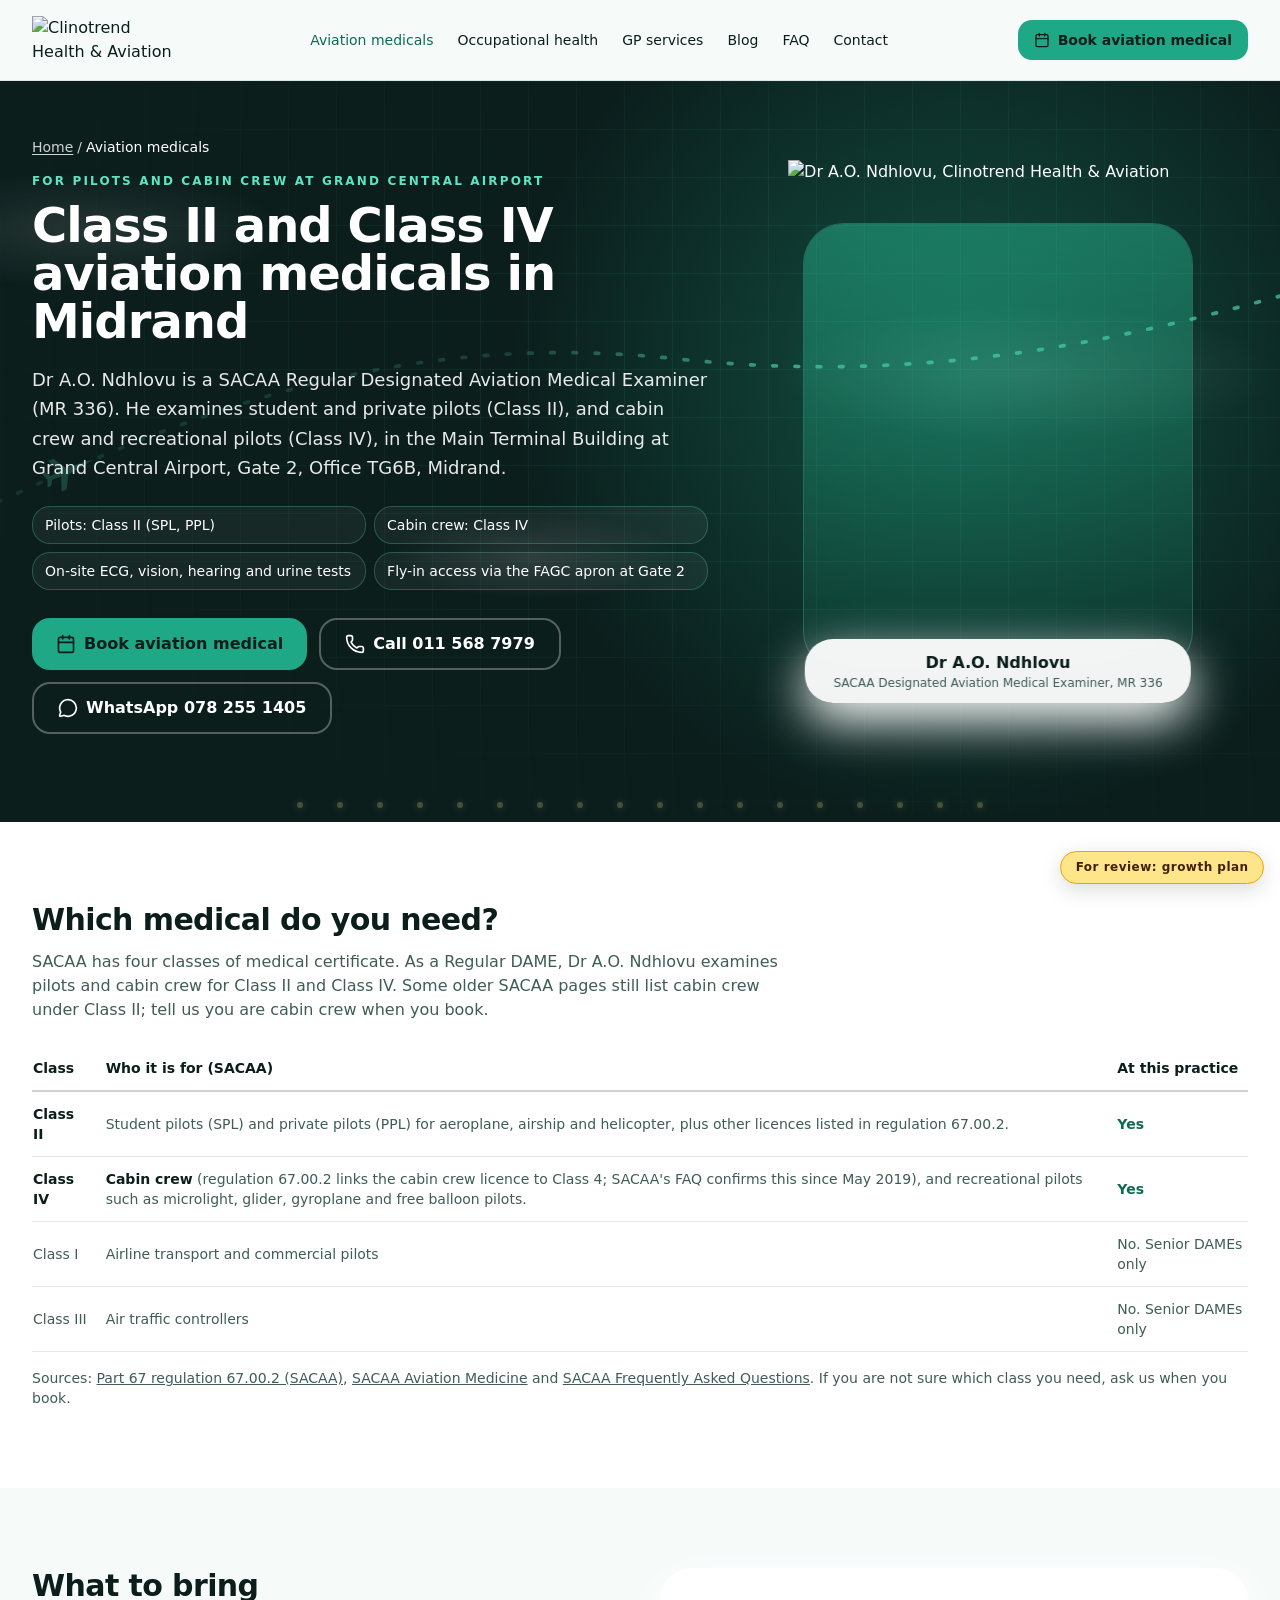
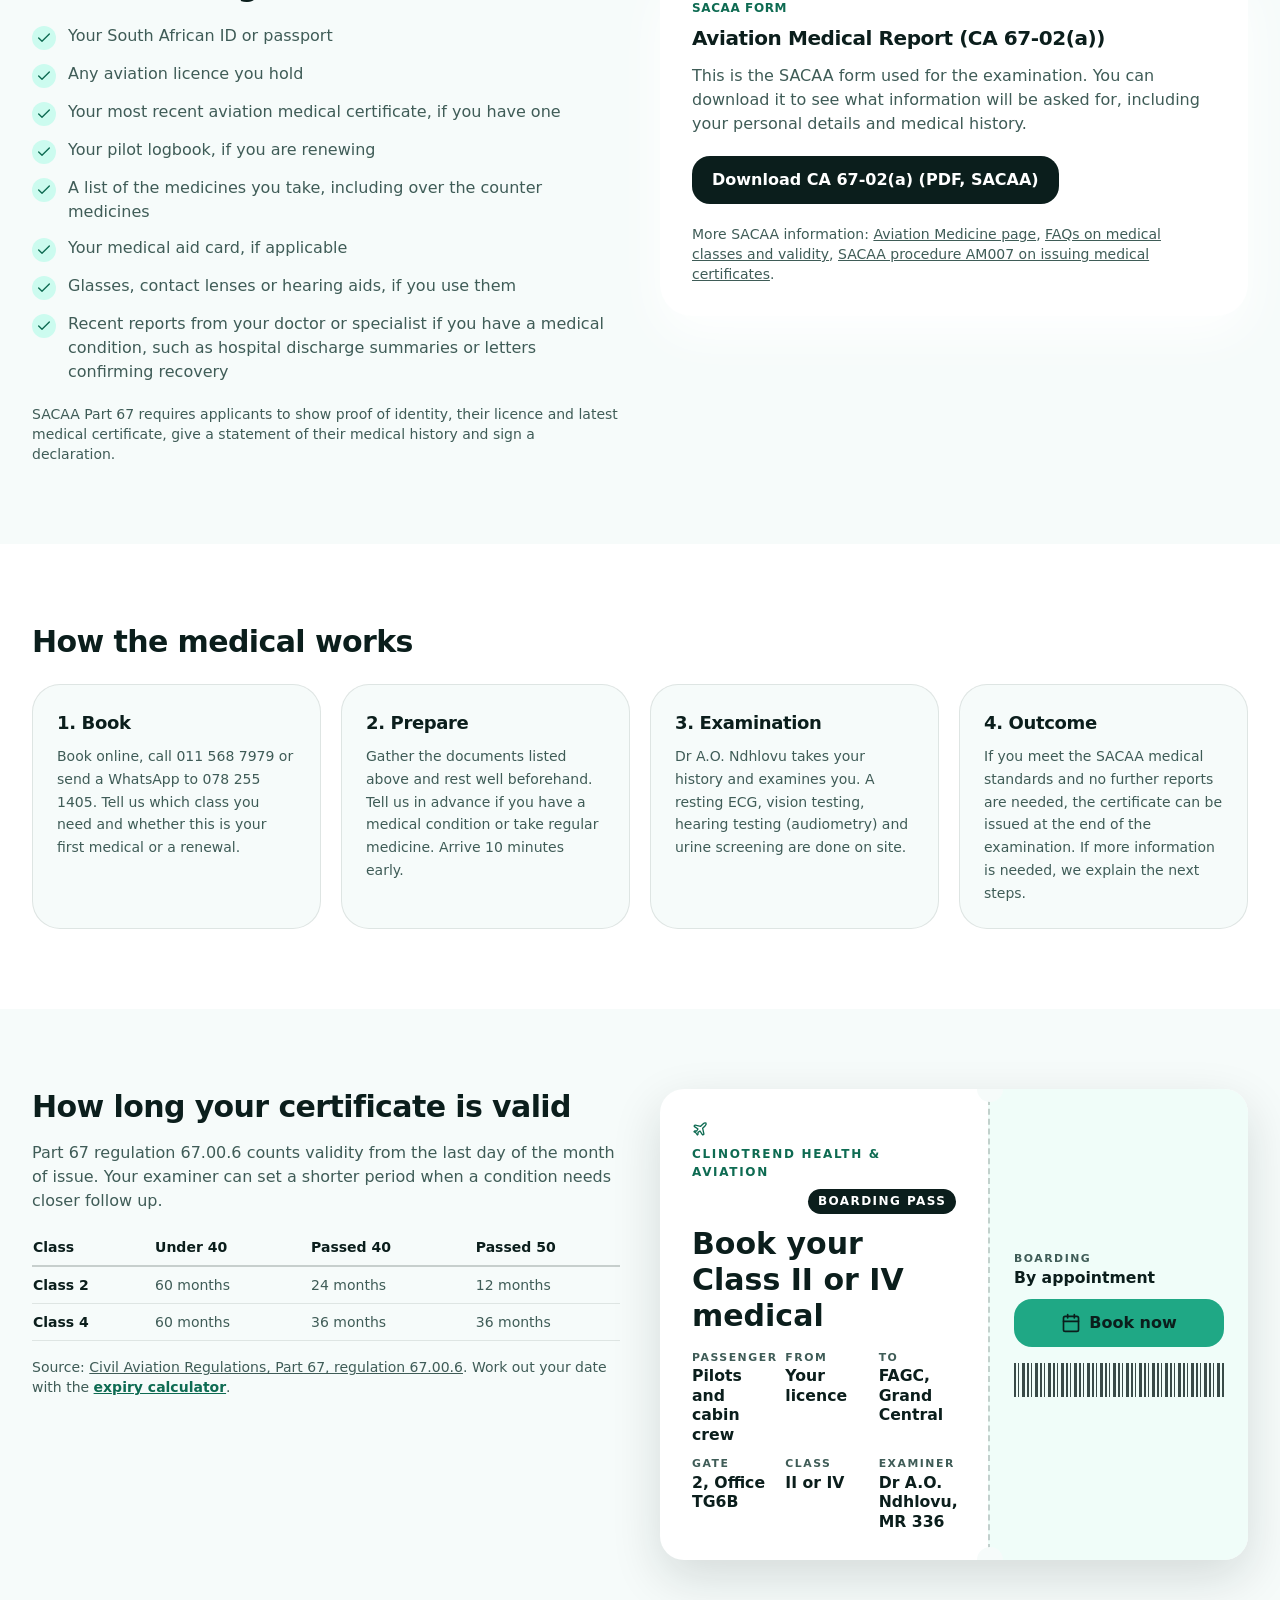
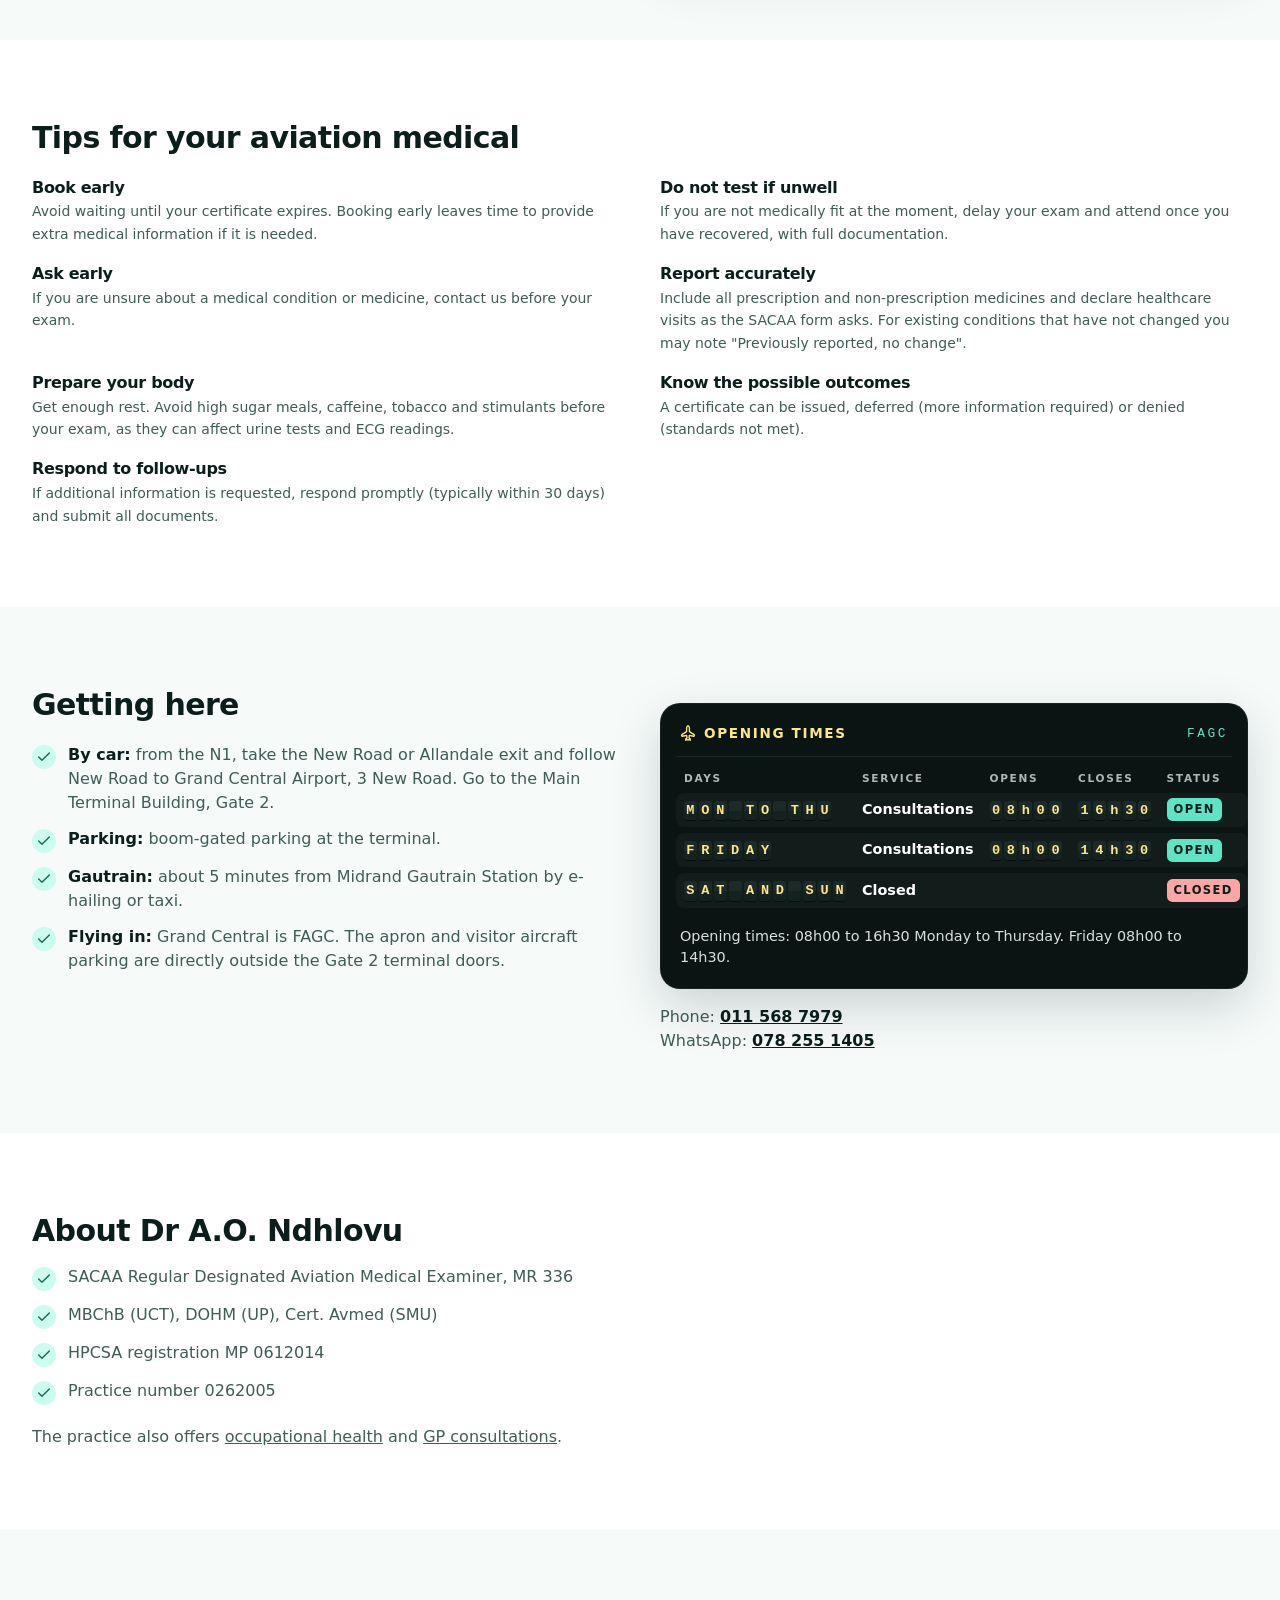
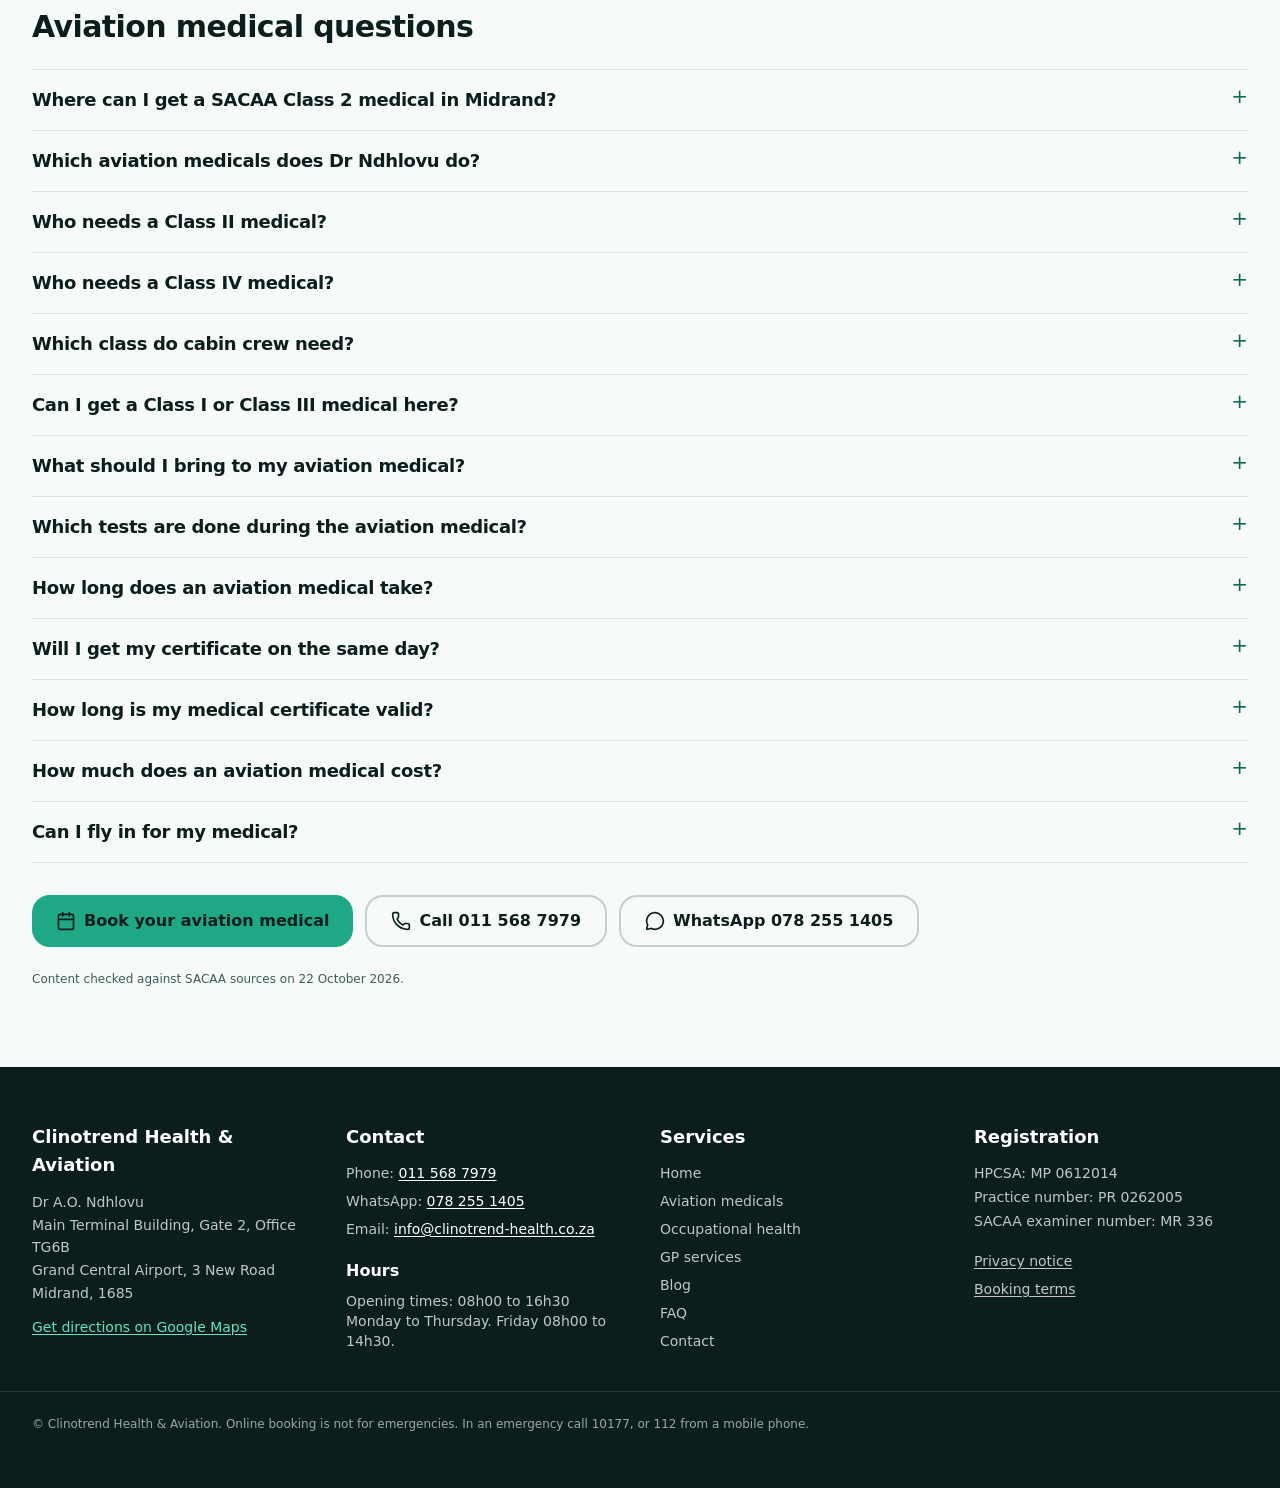
==== commit 6c5794d2: "Preview: aviation redesign, plane cursor, blog drafts, growth plan" ====
--- a/aviation-medicals/index.html
+++ b/aviation-medicals/index.html
@@ -23,8 +23,8 @@
     <meta name="twitter:image" content="https://clinotrend-health.co.za/images/og-image.png">
     <link rel="preload" href="/clinotrend-preview/assets/inter-latin-400-normal-C38fXH4l.woff2" as="font" type="font/woff2" crossorigin>
     <link rel="preload" href="/clinotrend-preview/assets/montserrat-latin-700-normal-BdjcYUrC.woff2" as="font" type="font/woff2" crossorigin>
-    <link rel="preload" as="image" type="image/webp" imagesrcset="/clinotrend-preview/images/team_portrait-480.webp 480w, /clinotrend-preview/images/team_portrait-640.webp 640w, /clinotrend-preview/images/team_portrait-800.webp 800w, /clinotrend-preview/images/team_portrait.webp 1200w" imagesizes="(min-width: 1024px) 40vw, 100vw" fetchpriority="high">
-    <script type="application/ld+json">{"@context":"https://schema.org","@graph":[{"@type":"MedicalClinic","@id":"https://clinotrend-health.co.za/#clinic","name":"Clinotrend Health & Aviation","alternateName":["ClinoTrend Health & Aviation","Dr A.O. Ndhlovu, Clinotrend Health & Aviation"],"url":"https://clinotrend-health.co.za/","logo":"https://clinotrend-health.co.za/logo-square-512.png","image":["https://clinotrend-health.co.za/images/og-image.png","https://clinotrend-health.co.za/images/team_portrait.jpg"],"description":"Aviation medicals (SACAA Class II and Class IV), occupational health and GP care with Dr A.O. Ndhlovu at Grand Central Airport, Midrand.","telephone":"+27 11 568 7979","email":"info@clinotrend-health.co.za","address":{"@type":"PostalAddress","streetAddress":"Grand Central Airport, 3 New Road, Main Terminal Building, Gate 2, Office TG6B","addressLocality":"Midrand","addressRegion":"Gauteng","postalCode":"1685","addressCountry":"ZA"},"geo":{"@type":"GeoCoordinates","latitude":-25.98926,"longitude":28.140795},"hasMap":"https://www.google.com/maps/search/?api=1&query=-25.98926%2C28.140795","openingHoursSpecification":[{"@type":"OpeningHoursSpecification","dayOfWeek":["Monday","Tuesday","Wednesday","Thursday"],"opens":"08:00","closes":"16:30"},{"@type":"OpeningHoursSpecification","dayOfWeek":["Friday"],"opens":"08:00","closes":"14:30"}],"areaServed":[{"@type":"AdministrativeArea","name":"Gauteng"},{"@type":"City","name":"Midrand"},{"@type":"City","name":"Johannesburg"},{"@type":"City","name":"Pretoria"},{"@type":"City","name":"Centurion"},{"@type":"City","name":"Randburg"},{"@type":"City","name":"Kempton Park"},{"@type":"City","name":"Germiston"}],"medicalSpecialty":["Occupational","PrimaryCare"],"currenciesAccepted":"ZAR","contactPoint":[{"@type":"ContactPoint","contactType":"reception","telephone":"+27 11 568 7979","email":"info@clinotrend-health.co.za","areaServed":"ZA","availableLanguage":"en"},{"@type":"ContactPoint","contactType":"WhatsApp","telephone":"+27 78 255 1405","url":"https://wa.me/27782551405","areaServed":"ZA","availableLanguage":"en"}],"availableService":[{"@type":"MedicalTest","name":"SACAA Class II aviation medical examination","url":"https://clinotrend-health.co.za/aviation-medicals/"},{"@type":"MedicalTest","name":"SACAA Class IV aviation medical examination","url":"https://clinotrend-health.co.za/aviation-medicals/"},{"@type":"MedicalProcedure","name":"Occupational health medicals (pre-employment, periodic, exit and PrDP)","url":"https://clinotrend-health.co.za/occupational-health/"},{"@type":"MedicalProcedure","name":"General practice (GP) consultation","url":"https://clinotrend-health.co.za/gp-services/"}],"employee":{"@id":"https://clinotrend-health.co.za/#physician"},"potentialAction":{"@type":"ReserveAction","target":{"@type":"EntryPoint","urlTemplate":"https://clinotrend-health.co.za/contact/","actionPlatform":["https://schema.org/DesktopWebPlatform","https://schema.org/MobileWebPlatform"]},"result":{"@type":"Reservation","name":"Appointment request"}}},{"@type":"Physician","@id":"https://clinotrend-health.co.za/#physician","name":"Dr A.O. Ndhlovu","url":"https://clinotrend-health.co.za/aviation-medicals/","image":"https://clinotrend-health.co.za/images/team_portrait.jpg","jobTitle":"SACAA Regular Designated Aviation Medical Examiner and occupational medicine practitioner","telephone":"+27 11 568 7979","address":{"@type":"PostalAddress","streetAddress":"Grand Central Airport, 3 New Road, Main Terminal Building, Gate 2, Office TG6B","addressLocality":"Midrand","addressRegion":"Gauteng","postalCode":"1685","addressCountry":"ZA"},"medicalSpecialty":["Occupational","PrimaryCare"],"hasCredential":[{"@type":"EducationalOccupationalCredential","name":"MBChB (UCT)"},{"@type":"EducationalOccupationalCredential","name":"DOHM (UP)"},{"@type":"EducationalOccupationalCredential","name":"Cert. Avmed (SMU)"},{"@type":"EducationalOccupationalCredential","name":"SACAA Regular Designated Aviation Medical Examiner, MR 336","recognizedBy":{"@type":"GovernmentOrganization","name":"South African Civil Aviation Authority","url":"https://www.caa.co.za/"}}],"worksFor":{"@id":"https://clinotrend-health.co.za/#clinic"}},{"@type":"WebSite","@id":"https://clinotrend-health.co.za/#website","url":"https://clinotrend-health.co.za/","name":"Clinotrend Health & Aviation","publisher":{"@id":"https://clinotrend-health.co.za/#clinic"},"inLanguage":"en-ZA"},{"@type":"WebPage","@id":"https://clinotrend-health.co.za/aviation-medicals/#webpage","url":"https://clinotrend-health.co.za/aviation-medicals/","name":"Class II and Class IV aviation medicals in Midrand","description":"SACAA Class II and IV aviation medicals at Grand Central Airport.","isPartOf":{"@id":"https://clinotrend-health.co.za/#website"},"about":{"@id":"https://clinotrend-health.co.za/#clinic"},"inLanguage":"en-ZA","breadcrumb":{"@id":"https://clinotrend-health.co.za/aviation-medicals/#breadcrumb"}},{"@type":"BreadcrumbList","@id":"https://clinotrend-health.co.za/aviation-medicals/#breadcrumb","itemListElement":[{"@type":"ListItem","position":1,"name":"Home","item":"https://clinotrend-health.co.za/"},{"@type":"ListItem","position":2,"name":"Aviation medicals","item":"https://clinotrend-health.co.za/aviation-medicals/"}]},{"@type":"FAQPage","@id":"https://clinotrend-health.co.za/aviation-medicals/#faq","mainEntity":[{"@type":"Question","name":"Where can I get a SACAA Class 2 medical in Midrand?","acceptedAnswer":{"@type":"Answer","text":"Dr A.O. Ndhlovu is a SACAA Regular Designated Aviation Medical Examiner (DAME), number MR 336, at Clinotrend Health & Aviation, Main Terminal Building, Gate 2, Office TG6B, Grand Central Airport, 3 New Road, Midrand, 1685. He examines applicants for Class II and Class IV medical certificates. Book online, call 011 568 7979 or send a WhatsApp to 078 255 1405."}},{"@type":"Question","name":"Which aviation medicals does Dr Ndhlovu do?","acceptedAnswer":{"@type":"Answer","text":"Dr A.O. Ndhlovu is listed by the South African Civil Aviation Authority (SACAA) as a Regular Designated Aviation Medical Examiner, number MR 336. SACAA authorises Regular DAMEs to examine applicants for and issue Class II and Class IV medical certificates."}},{"@type":"Question","name":"Who needs a Class II medical?","acceptedAnswer":{"@type":"Answer","text":"SACAA lists private pilots and student (pupil) pilots under Class II. SACAA's aviation medicine page also lists cabin crew under Class II."}},{"@type":"Question","name":"Who needs a Class IV medical?","acceptedAnswer":{"@type":"Answer","text":"SACAA lists recreational pilots under Class IV, for example microlight, glider, gyroplane and free balloon pilots."}},{"@type":"Question","name":"Which class do cabin crew need?","acceptedAnswer":{"@type":"Answer","text":"SACAA's aviation medicine page lists cabin crew under Class II, and SACAA's frequently asked questions state that since May 2019 cabin crew require a Class 4 medical certificate. Both classes fall within a Regular DAME's scope. Tell us you are cabin crew when you book and we will confirm which certificate applies to you."}},{"@type":"Question","name":"Can I get a Class I or Class III medical here?","acceptedAnswer":{"@type":"Answer","text":"No. Class I (airline transport and commercial pilots) and Class III (air traffic controllers) medicals can only be done by a SACAA Senior DAME. Dr Ndhlovu is a Regular DAME, so these classes are not offered at this practice."}},{"@type":"Question","name":"What should I bring to my aviation medical?","acceptedAnswer":{"@type":"Answer","text":"Bring your ID or passport, any aviation licence you hold, your most recent aviation medical certificate if you have one, your pilot logbook if you are renewing, your medical aid card if applicable, a list of your medicines, and the glasses, contact lenses or hearing aids you use. If you have a medical condition, bring recent reports from your doctor or specialist. SACAA regulations require you to show proof of identity, your licence and your latest medical certificate, give your medical history and sign a declaration."}},{"@type":"Question","name":"Which tests are done during the aviation medical?","acceptedAnswer":{"@type":"Answer","text":"A resting ECG, vision testing, hearing testing (audiometry) and urine screening are done on site, together with your medical history and a physical examination."}},{"@type":"Question","name":"How long does an aviation medical take?","acceptedAnswer":{"@type":"Answer","text":"Allow about 30 to 60 minutes, depending on the service and on whether you bring all your documents. Please arrive 10 minutes early to complete paperwork."}},{"@type":"Question","name":"Will I get my certificate on the same day?","acceptedAnswer":{"@type":"Answer","text":"If you meet the medical standards and no further reports are needed, the examiner can issue your certificate at the end of the examination. Some applicants need extra reports or a SACAA review before a certificate can be issued. In that case we will tell you what is needed."}},{"@type":"Question","name":"How long is my medical certificate valid?","acceptedAnswer":{"@type":"Answer","text":"According to SACAA, a Class 2 certificate is valid for 24 months if you are under 40 and 12 months if you are 40 or older. A Class 4 certificate is valid for 60 months if you are under 40 and 36 months if you are 40 or older. Your examiner will confirm the validity that applies to you, as some medical conditions need more frequent review."}},{"@type":"Question","name":"How much does an aviation medical cost?","acceptedAnswer":{"@type":"Answer","text":"Fees are not published on the website. We tell you the fee when you book. Call 011 568 7979 or send a WhatsApp to 078 255 1405 to ask."}},{"@type":"Question","name":"Can I fly in for my medical?","acceptedAnswer":{"@type":"Answer","text":"Yes. Grand Central Airport is FAGC. The apron and visitor aircraft parking are directly outside the Gate 2 terminal doors, and the practice is in the Main Terminal Building at Gate 2."}}]}]}</script>
+    <link rel="preload" as="image" type="image/webp" imagesrcset="/clinotrend-preview/images/dr-ndhlovu-cutout-360.webp 360w, /clinotrend-preview/images/dr-ndhlovu-cutout-520.webp 520w, /clinotrend-preview/images/dr-ndhlovu-cutout-720.webp 720w" imagesizes="(min-width: 1024px) 420px, (min-width: 640px) 380px, 300px" fetchpriority="high">
+    <script type="application/ld+json">{"@context":"https://schema.org","@graph":[{"@type":"MedicalClinic","@id":"https://clinotrend-health.co.za/#clinic","name":"Clinotrend Health & Aviation","alternateName":["ClinoTrend Health & Aviation","Dr A.O. Ndhlovu, Clinotrend Health & Aviation"],"url":"https://clinotrend-health.co.za/","logo":"https://clinotrend-health.co.za/logo-square-512.png","image":["https://clinotrend-health.co.za/images/og-image.png","https://clinotrend-health.co.za/images/team_portrait.jpg"],"description":"Aviation medicals (SACAA Class II and Class IV), occupational health and GP care with Dr A.O. Ndhlovu at Grand Central Airport, Midrand.","telephone":"+27 11 568 7979","email":"info@clinotrend-health.co.za","address":{"@type":"PostalAddress","streetAddress":"Grand Central Airport, 3 New Road, Main Terminal Building, Gate 2, Office TG6B","addressLocality":"Midrand","addressRegion":"Gauteng","postalCode":"1685","addressCountry":"ZA"},"geo":{"@type":"GeoCoordinates","latitude":-25.98926,"longitude":28.140795},"hasMap":"https://www.google.com/maps/search/?api=1&query=-25.98926%2C28.140795","openingHoursSpecification":[{"@type":"OpeningHoursSpecification","dayOfWeek":["Monday","Tuesday","Wednesday","Thursday"],"opens":"08:00","closes":"16:30"},{"@type":"OpeningHoursSpecification","dayOfWeek":["Friday"],"opens":"08:00","closes":"14:30"}],"areaServed":[{"@type":"AdministrativeArea","name":"Gauteng"},{"@type":"City","name":"Midrand"},{"@type":"City","name":"Johannesburg"},{"@type":"City","name":"Pretoria"},{"@type":"City","name":"Centurion"},{"@type":"City","name":"Randburg"},{"@type":"City","name":"Kempton Park"},{"@type":"City","name":"Germiston"}],"medicalSpecialty":["Occupational","PrimaryCare"],"currenciesAccepted":"ZAR","contactPoint":[{"@type":"ContactPoint","contactType":"reception","telephone":"+27 11 568 7979","email":"info@clinotrend-health.co.za","areaServed":"ZA","availableLanguage":"en"},{"@type":"ContactPoint","contactType":"WhatsApp","telephone":"+27 78 255 1405","url":"https://wa.me/27782551405","areaServed":"ZA","availableLanguage":"en"}],"availableService":[{"@type":"MedicalTest","name":"SACAA Class II aviation medical examination","url":"https://clinotrend-health.co.za/aviation-medicals/"},{"@type":"MedicalTest","name":"SACAA Class IV aviation medical examination","url":"https://clinotrend-health.co.za/aviation-medicals/"},{"@type":"MedicalProcedure","name":"Occupational health medicals (pre-employment, periodic, exit and PrDP)","url":"https://clinotrend-health.co.za/occupational-health/"},{"@type":"MedicalProcedure","name":"General practice (GP) consultation","url":"https://clinotrend-health.co.za/gp-services/"}],"employee":{"@id":"https://clinotrend-health.co.za/#physician"},"potentialAction":{"@type":"ReserveAction","target":{"@type":"EntryPoint","urlTemplate":"https://clinotrend-health.co.za/contact/","actionPlatform":["https://schema.org/DesktopWebPlatform","https://schema.org/MobileWebPlatform"]},"result":{"@type":"Reservation","name":"Appointment request"}}},{"@type":"Physician","@id":"https://clinotrend-health.co.za/#physician","name":"Dr A.O. Ndhlovu","url":"https://clinotrend-health.co.za/aviation-medicals/","image":"https://clinotrend-health.co.za/images/team_portrait.jpg","jobTitle":"SACAA Regular Designated Aviation Medical Examiner and occupational medicine practitioner","telephone":"+27 11 568 7979","address":{"@type":"PostalAddress","streetAddress":"Grand Central Airport, 3 New Road, Main Terminal Building, Gate 2, Office TG6B","addressLocality":"Midrand","addressRegion":"Gauteng","postalCode":"1685","addressCountry":"ZA"},"medicalSpecialty":["Occupational","PrimaryCare"],"hasCredential":[{"@type":"EducationalOccupationalCredential","name":"MBChB (UCT)"},{"@type":"EducationalOccupationalCredential","name":"DOHM (UP)"},{"@type":"EducationalOccupationalCredential","name":"Cert. Avmed (SMU)"},{"@type":"EducationalOccupationalCredential","name":"SACAA Regular Designated Aviation Medical Examiner, MR 336","recognizedBy":{"@type":"GovernmentOrganization","name":"South African Civil Aviation Authority","url":"https://www.caa.co.za/"}}],"worksFor":{"@id":"https://clinotrend-health.co.za/#clinic"}},{"@type":"WebSite","@id":"https://clinotrend-health.co.za/#website","url":"https://clinotrend-health.co.za/","name":"Clinotrend Health & Aviation","publisher":{"@id":"https://clinotrend-health.co.za/#clinic"},"inLanguage":"en-ZA"},{"@type":"WebPage","@id":"https://clinotrend-health.co.za/aviation-medicals/#webpage","url":"https://clinotrend-health.co.za/aviation-medicals/","name":"Class II and Class IV aviation medicals in Midrand","description":"SACAA Class II and IV aviation medicals at Grand Central Airport.","isPartOf":{"@id":"https://clinotrend-health.co.za/#website"},"about":{"@id":"https://clinotrend-health.co.za/#clinic"},"inLanguage":"en-ZA","breadcrumb":{"@id":"https://clinotrend-health.co.za/aviation-medicals/#breadcrumb"}},{"@type":"BreadcrumbList","@id":"https://clinotrend-health.co.za/aviation-medicals/#breadcrumb","itemListElement":[{"@type":"ListItem","position":1,"name":"Home","item":"https://clinotrend-health.co.za/"},{"@type":"ListItem","position":2,"name":"Aviation medicals","item":"https://clinotrend-health.co.za/aviation-medicals/"}]},{"@type":"FAQPage","@id":"https://clinotrend-health.co.za/aviation-medicals/#faq","mainEntity":[{"@type":"Question","name":"Where can I get a SACAA Class 2 medical in Midrand?","acceptedAnswer":{"@type":"Answer","text":"Dr A.O. Ndhlovu is a SACAA Regular Designated Aviation Medical Examiner (DAME), number MR 336, at Clinotrend Health & Aviation, Main Terminal Building, Gate 2, Office TG6B, Grand Central Airport, 3 New Road, Midrand, 1685. He examines applicants for Class II and Class IV medical certificates. Book online, call 011 568 7979 or send a WhatsApp to 078 255 1405."}},{"@type":"Question","name":"Which aviation medicals does Dr Ndhlovu do?","acceptedAnswer":{"@type":"Answer","text":"Dr A.O. Ndhlovu is listed by the South African Civil Aviation Authority (SACAA) as a Regular Designated Aviation Medical Examiner, number MR 336. SACAA authorises Regular DAMEs to examine applicants for and issue Class II and Class IV medical certificates."}},{"@type":"Question","name":"Who needs a Class II medical?","acceptedAnswer":{"@type":"Answer","text":"Under Part 67 regulation 67.00.2, Class 2 covers student pilots (SPL) and private pilots (PPL) for aeroplane, airship and helicopter, among other licences such as the flight engineer licence."}},{"@type":"Question","name":"Who needs a Class IV medical?","acceptedAnswer":{"@type":"Answer","text":"Under the amended Part 67 regulation 67.00.2, Class 4 covers the cabin crew member licence and recreational licences, for example microlight, glider, gyroplane and free balloon pilots."}},{"@type":"Question","name":"Which class do cabin crew need?","acceptedAnswer":{"@type":"Answer","text":"Class 4. The amended Part 67 regulation 67.00.2 lists the cabin crew member licence under Class 4, and SACAA's frequently asked questions state that cabin crew have required a Class 4 medical since May 2019. Some older SACAA pages still list cabin crew under Class II. Both classes are within Dr Ndhlovu's scope, so tell us you are cabin crew when you book."}},{"@type":"Question","name":"Can I get a Class I or Class III medical here?","acceptedAnswer":{"@type":"Answer","text":"No. Class I (airline transport and commercial pilots) and Class III (air traffic controllers) medicals can only be done by a SACAA Senior DAME. Dr Ndhlovu is a Regular DAME, so these classes are not offered at this practice."}},{"@type":"Question","name":"What should I bring to my aviation medical?","acceptedAnswer":{"@type":"Answer","text":"Bring your ID or passport, any aviation licence you hold, your most recent aviation medical certificate if you have one, your pilot logbook if you are renewing, your medical aid card if applicable, a list of your medicines, and the glasses, contact lenses or hearing aids you use. If you have a medical condition, bring recent reports from your doctor or specialist. SACAA regulations require you to show proof of identity, your licence and your latest medical certificate, give your medical history and sign a declaration."}},{"@type":"Question","name":"Which tests are done during the aviation medical?","acceptedAnswer":{"@type":"Answer","text":"A resting ECG, vision testing, hearing testing (audiometry) and urine screening are done on site, together with your medical history and a physical examination."}},{"@type":"Question","name":"How long does an aviation medical take?","acceptedAnswer":{"@type":"Answer","text":"Allow about 30 to 60 minutes, depending on the service and on whether you bring all your documents. Please arrive 10 minutes early to complete paperwork."}},{"@type":"Question","name":"Will I get my certificate on the same day?","acceptedAnswer":{"@type":"Answer","text":"If you meet the medical standards and no further reports are needed, the examiner can issue your certificate at the end of the examination. Some applicants need extra reports or a SACAA review before a certificate can be issued. In that case we will tell you what is needed."}},{"@type":"Question","name":"How long is my medical certificate valid?","acceptedAnswer":{"@type":"Answer","text":"Under Part 67 regulation 67.00.6, a Class 2 certificate is valid for 60 months under 40, 24 months once you have passed 40 and 12 months once you have passed 50. A Class 4 certificate is valid for up to 60 months under 40 and up to 36 months from 40. Periods run from the last day of the month of issue. SACAA's FAQ page still shows older Class 2 figures (24 and 12 months). Your examiner confirms the validity that applies to you, as some medical conditions need more frequent review."}},{"@type":"Question","name":"How much does an aviation medical cost?","acceptedAnswer":{"@type":"Answer","text":"Fees are not published on the website. We tell you the fee when you book. Call 011 568 7979 or send a WhatsApp to 078 255 1405 to ask."}},{"@type":"Question","name":"Can I fly in for my medical?","acceptedAnswer":{"@type":"Answer","text":"Yes. Grand Central Airport is FAGC. The apron and visitor aircraft parking are directly outside the Gate 2 terminal doors, and the practice is in the Main Terminal Building at Gate 2."}}]}]}</script>
     <meta name="google-site-verification" content="c-Cod2nh8BzhtL2Z1EwPkJ7djA6cgbb-r3TllKKEWe8">
     <meta name="theme-color" content="#0B1E1C">
     <meta name="geo.region" content="ZA-GP">
@@ -36,11 +36,11 @@
     <link rel="apple-touch-icon" sizes="180x180" href="/clinotrend-preview/apple-touch-icon.png">
     <link rel="manifest" href="/clinotrend-preview/manifest.json">
     <!-- Preview build: Google Analytics removed -->
-    <script type="module" crossorigin src="/clinotrend-preview/assets/index-lUso3mbV.js"></script>
-    <style>@font-face{font-family:Inter;font-style:normal;font-display:swap;font-weight:300;src:url(/clinotrend-preview/assets/inter-latin-300-normal-BVlfKGgI.woff2) format("woff2"),url(/clinotrend-preview/assets/inter-latin-300-normal-i8F0SvXL.woff) format("woff")}@font-face{font-family:Inter;font-style:normal;font-display:swap;font-weight:400;src:url(/clinotrend-preview/assets/inter-latin-400-normal-C38fXH4l.woff2) format("woff2"),url(/clinotrend-preview/assets/inter-latin-400-normal-CyCys3Eg.woff) format("woff")}@font-face{font-family:Inter;font-style:normal;font-display:swap;font-weight:500;src:url(/clinotrend-preview/assets/inter-latin-500-normal-Cerq10X2.woff2) format("woff2"),url(/clinotrend-preview/assets/inter-latin-500-normal-BL9OpVg8.woff) format("woff")}@font-face{font-family:Inter;font-style:normal;font-display:swap;font-weight:600;src:url(/clinotrend-preview/assets/inter-latin-600-normal-LgqL8muc.woff2) format("woff2"),url(/clinotrend-preview/assets/inter-latin-600-normal-CiBQ2DWP.woff) format("woff")}@font-face{font-family:Inter;font-style:normal;font-display:swap;font-weight:700;src:url(/clinotrend-preview/assets/inter-latin-700-normal-Yt3aPRUw.woff2) format("woff2"),url(/clinotrend-preview/assets/inter-latin-700-normal-BLAVimhd.woff) format("woff")}@font-face{font-family:Montserrat;font-style:normal;font-display:swap;font-weight:600;src:url(/clinotrend-preview/assets/montserrat-latin-600-normal-UVxSCcoG.woff2) format("woff2"),url(/clinotrend-preview/assets/montserrat-latin-600-normal-CdhFl4lI.woff) format("woff")}@font-face{font-family:Montserrat;font-style:normal;font-display:swap;font-weight:700;src:url(/clinotrend-preview/assets/montserrat-latin-700-normal-BdjcYUrC.woff2) format("woff2"),url(/clinotrend-preview/assets/montserrat-latin-700-normal-BWkrl476.woff) format("woff")}@font-face{font-family:Montserrat;font-style:normal;font-display:swap;font-weight:800;src:url(/clinotrend-preview/assets/montserrat-latin-800-normal-axpkC1rd.woff2) format("woff2"),url(/clinotrend-preview/assets/montserrat-latin-800-normal-C3dfDxXV.woff) format("woff")}*,:before,:after{--tw-border-spacing-x:0;--tw-border-spacing-y:0;--tw-translate-x:0;--tw-translate-y:0;--tw-rotate:0;--tw-skew-x:0;--tw-skew-y:0;--tw-scale-x:1;--tw-scale-y:1;--tw-pan-x: ;--tw-pan-y: ;--tw-pinch-zoom: ;--tw-scroll-snap-strictness:proximity;--tw-gradient-from-position: ;--tw-gradient-via-position: ;--tw-gradient-to-position: ;--tw-ordinal: ;--tw-slashed-zero: ;--tw-numeric-figure: ;--tw-numeric-spacing: ;--tw-numeric-fraction: ;--tw-ring-inset: ;--tw-ring-offset-width:0px;--tw-ring-offset-color:#fff;--tw-ring-color:rgb(59 130 246 / .5);--tw-ring-offset-shadow:0 0 #0000;--tw-ring-shadow:0 0 #0000;--tw-shadow:0 0 #0000;--tw-shadow-colored:0 0 #0000;--tw-blur: ;--tw-brightness: ;--tw-contrast: ;--tw-grayscale: ;--tw-hue-rotate: ;--tw-invert: ;--tw-saturate: ;--tw-sepia: ;--tw-drop-shadow: ;--tw-backdrop-blur: ;--tw-backdrop-brightness: ;--tw-backdrop-contrast: ;--tw-backdrop-grayscale: ;--tw-backdrop-hue-rotate: ;--tw-backdrop-invert: ;--tw-backdrop-opacity: ;--tw-backdrop-saturate: ;--tw-backdrop-sepia: ;--tw-contain-size: ;--tw-contain-layout: ;--tw-contain-paint: ;--tw-contain-style: }*,:before,:after{box-sizing:border-box;border-width:0;border-style:solid;border-color:#e5e7eb}:before,:after{--tw-content:""}html{line-height:1.5;-webkit-text-size-adjust:100%;-moz-tab-size:4;-o-tab-size:4;tab-size:4;font-family:Inter,system-ui,sans-serif;font-feature-settings:normal;font-variation-settings:normal;-webkit-tap-highlight-color:transparent}body{margin:0;line-height:inherit}h1,h2,h3{font-size:inherit;font-weight:inherit}a{color:inherit;text-decoration:inherit}strong{font-weight:bolder}table{text-indent:0;border-color:inherit;border-collapse:collapse}button{font-family:inherit;font-feature-settings:inherit;font-variation-settings:inherit;font-size:100%;font-weight:inherit;line-height:inherit;letter-spacing:inherit;color:inherit;margin:0;padding:0}button{text-transform:none}button{-webkit-appearance:button;background-color:transparent;background-image:none}summary{display:list-item}h1,h2,h3,p{margin:0}ol,ul{list-style:none;margin:0;padding:0}button{cursor:pointer}img,svg{display:block;vertical-align:middle}img{max-width:100%;height:auto}[hidden]:where(:not([hidden=until-found])){display:none}:root{--background:165 33% 97%;--foreground:168 47% 8%;--card:0 0% 100%;--card-foreground:168 47% 8%;--popover:0 0% 100%;--popover-foreground:168 47% 8%;--primary:161 65% 50%;--primary-foreground:168 47% 8%;--secondary:168 20% 30%;--secondary-foreground:0 0% 100%;--muted:165 20% 94%;--muted-foreground:168 20% 35%;--accent:161 65% 50%;--accent-foreground:168 47% 8%;--destructive:0 84.2% 60.2%;--destructive-foreground:0 0% 98%;--border:168 20% 85%;--input:168 20% 90%;--ring:161 65% 50%;--radius:.875rem}*{border-color:hsl(var(--border))}html{scroll-behavior:smooth}body{background-color:hsl(var(--background));color:hsl(var(--foreground));-webkit-font-smoothing:antialiased;-moz-osx-font-smoothing:grayscale;font-family:Inter,system-ui,-apple-system,Segoe UI,Roboto,sans-serif}h1,h2,h3{font-family:Montserrat,sans-serif;letter-spacing:-.02em;line-height:1.05}.sr-only{position:absolute;width:1px;height:1px;padding:0;margin:-1px;overflow:hidden;clip:rect(0,0,0,0);white-space:nowrap;border-width:0}.fixed{position:fixed}.sticky{position:sticky}.inset-x-0{left:0;right:0}.bottom-0{bottom:0}.top-0{top:0}.z-40{z-index:40}.z-50{z-index:50}.mx-auto{margin-left:auto;margin-right:auto}.-mr-2{margin-right:-.5rem}.mb-1{margin-bottom:.25rem}.mb-2{margin-bottom:.5rem}.mb-3{margin-bottom:.75rem}.mb-4{margin-bottom:1rem}.mb-5{margin-bottom:1.25rem}.mb-6{margin-bottom:1.5rem}.mb-7{margin-bottom:1.75rem}.mt-0\.5{margin-top:.125rem}.mt-10{margin-top:2.5rem}.mt-3{margin-top:.75rem}.mt-4{margin-top:1rem}.mt-5{margin-top:1.25rem}.mt-6{margin-top:1.5rem}.mt-8{margin-top:2rem}.inline-block{display:inline-block}.flex{display:flex}.inline-flex{display:inline-flex}.grid{display:grid}.hidden{display:none}.h-10{height:2.5rem}.h-16{height:4rem}.h-4{height:1rem}.h-5{height:1.25rem}.h-6{height:1.5rem}.h-auto{height:auto}.min-h-screen{min-height:100vh}.w-4{width:1rem}.w-5{width:1.25rem}.w-6{width:1.5rem}.w-auto{width:auto}.w-full{width:100%}.min-w-\[560px\]{min-width:560px}.max-w-3xl{max-width:48rem}.max-w-7xl{max-width:80rem}.flex-1{flex:1 1 0%}.shrink-0{flex-shrink:0}.border-collapse{border-collapse:collapse}.cursor-pointer{cursor:pointer}.list-none{list-style-type:none}.grid-cols-3{grid-template-columns:repeat(3,minmax(0,1fr))}.flex-col{flex-direction:column}.flex-wrap{flex-wrap:wrap}.items-start{align-items:flex-start}.items-center{align-items:center}.justify-center{justify-content:center}.justify-between{justify-content:space-between}.gap-1{gap:.25rem}.gap-1\.5{gap:.375rem}.gap-10{gap:2.5rem}.gap-2{gap:.5rem}.gap-3{gap:.75rem}.gap-4{gap:1rem}.gap-5{gap:1.25rem}.gap-6{gap:1.5rem}.gap-x-10{-moz-column-gap:2.5rem;column-gap:2.5rem}.gap-y-5{row-gap:1.25rem}.space-y-1>:not([hidden])~:not([hidden]){--tw-space-y-reverse:0;margin-top:calc(.25rem * calc(1 - var(--tw-space-y-reverse)));margin-bottom:calc(.25rem * var(--tw-space-y-reverse))}.space-y-2>:not([hidden])~:not([hidden]){--tw-space-y-reverse:0;margin-top:calc(.5rem * calc(1 - var(--tw-space-y-reverse)));margin-bottom:calc(.5rem * var(--tw-space-y-reverse))}.space-y-3>:not([hidden])~:not([hidden]){--tw-space-y-reverse:0;margin-top:calc(.75rem * calc(1 - var(--tw-space-y-reverse)));margin-bottom:calc(.75rem * var(--tw-space-y-reverse))}.divide-y>:not([hidden])~:not([hidden]){--tw-divide-y-reverse:0;border-top-width:calc(1px * calc(1 - var(--tw-divide-y-reverse)));border-bottom-width:calc(1px * var(--tw-divide-y-reverse))}.divide-forest\/10>:not([hidden])~:not([hidden]){border-color:#0b1e1c1a}.self-start{align-self:flex-start}.overflow-hidden{overflow:hidden}.overflow-x-auto{overflow-x:auto}.whitespace-nowrap{white-space:nowrap}.break-all{word-break:break-all}.rounded-2xl{border-radius:1.75rem}.rounded-3xl{border-radius:2rem}.rounded-full{border-radius:9999px}.rounded-lg{border-radius:var(--radius)}.rounded-xl{border-radius:calc(var(--radius) + 4px)}.border{border-width:1px}.border-2{border-width:2px}.border-y{border-top-width:1px;border-bottom-width:1px}.border-b{border-bottom-width:1px}.border-b-2{border-bottom-width:2px}.border-t{border-top-width:1px}.border-forest\/10{border-color:#0b1e1c1a}.border-forest\/20{border-color:#0b1e1c33}.border-white\/10{border-color:#ffffff1a}.bg-\[\#0F7A40\]{--tw-bg-opacity:1;background-color:rgb(15 122 64 / var(--tw-bg-opacity, 1))}.bg-clinic-white{--tw-bg-opacity:1;background-color:rgb(246 251 250 / var(--tw-bg-opacity, 1))}.bg-clinic-white\/95{background-color:#f6fbfaf2}.bg-forest{--tw-bg-opacity:1;background-color:rgb(11 30 28 / var(--tw-bg-opacity, 1))}.bg-mint-100{--tw-bg-opacity:1;background-color:rgb(204 251 239 / var(--tw-bg-opacity, 1))}.bg-mint-50{--tw-bg-opacity:1;background-color:rgb(240 253 249 / var(--tw-bg-opacity, 1))}.bg-mint-500{--tw-bg-opacity:1;background-color:rgb(31 168 133 / var(--tw-bg-opacity, 1))}.bg-white{--tw-bg-opacity:1;background-color:rgb(255 255 255 / var(--tw-bg-opacity, 1))}.p-2{padding:.5rem}.p-6{padding:1.5rem}.px-3{padding-left:.75rem;padding-right:.75rem}.px-4{padding-left:1rem;padding-right:1rem}.px-5{padding-left:1.25rem;padding-right:1.25rem}.px-6{padding-left:1.5rem;padding-right:1.5rem}.py-10{padding-top:2.5rem;padding-bottom:2.5rem}.py-14{padding-top:3.5rem;padding-bottom:3.5rem}.py-2{padding-top:.5rem;padding-bottom:.5rem}.py-2\.5{padding-top:.625rem;padding-bottom:.625rem}.py-3{padding-top:.75rem;padding-bottom:.75rem}.py-3\.5{padding-top:.875rem;padding-bottom:.875rem}.py-4{padding-top:1rem;padding-bottom:1rem}.pb-28{padding-bottom:7rem}.pr-4{padding-right:1rem}.pt-14{padding-top:3.5rem}.pt-3{padding-top:.75rem}.pt-6{padding-top:1.5rem}.text-left{text-align:left}.font-display{font-family:Montserrat,system-ui,sans-serif}.text-3xl{font-size:1.875rem;line-height:2.25rem}.text-base{font-size:1rem;line-height:1.5rem}.text-lg{font-size:1.125rem;line-height:1.75rem}.text-sm{font-size:.875rem;line-height:1.25rem}.text-xl{font-size:1.25rem;line-height:1.75rem}.text-xs{font-size:.75rem;line-height:1rem}.font-bold{font-weight:700}.font-medium{font-weight:500}.font-semibold{font-weight:600}.uppercase{text-transform:uppercase}.leading-none{line-height:1}.leading-relaxed{line-height:1.625}.leading-snug{line-height:1.375}.leading-tight{line-height:1.25}.tracking-\[0\.18em\]{letter-spacing:.18em}.tracking-wider{letter-spacing:.05em}.text-forest{--tw-text-opacity:1;color:rgb(11 30 28 / var(--tw-text-opacity, 1))}.text-forest-light{--tw-text-opacity:1;color:rgb(63 92 87 / var(--tw-text-opacity, 1))}.text-mint-300{--tw-text-opacity:1;color:rgb(94 228 196 / var(--tw-text-opacity, 1))}.text-mint-700{--tw-text-opacity:1;color:rgb(14 107 82 / var(--tw-text-opacity, 1))}.text-white{--tw-text-opacity:1;color:rgb(255 255 255 / var(--tw-text-opacity, 1))}.text-white\/60{color:#fff9}.text-white\/75{color:#ffffffbf}.text-white\/80{color:#fffc}.underline{text-decoration-line:underline}.underline-offset-2{text-underline-offset:2px}.shadow-card{--tw-shadow:0 18px 50px rgba(11, 30, 28, .1);--tw-shadow-colored:0 18px 50px var(--tw-shadow-color);box-shadow:var(--tw-ring-offset-shadow, 0 0 #0000),var(--tw-ring-shadow, 0 0 #0000),var(--tw-shadow)}.shadow-card{--tw-shadow-color:hsl(var(--card));--tw-shadow:var(--tw-shadow-colored)}.backdrop-blur{--tw-backdrop-blur:blur(8px);-webkit-backdrop-filter:var(--tw-backdrop-blur) var(--tw-backdrop-brightness) var(--tw-backdrop-contrast) var(--tw-backdrop-grayscale) var(--tw-backdrop-hue-rotate) var(--tw-backdrop-invert) var(--tw-backdrop-opacity) var(--tw-backdrop-saturate) var(--tw-backdrop-sepia);backdrop-filter:var(--tw-backdrop-blur) var(--tw-backdrop-brightness) var(--tw-backdrop-contrast) var(--tw-backdrop-grayscale) var(--tw-backdrop-hue-rotate) var(--tw-backdrop-invert) var(--tw-backdrop-opacity) var(--tw-backdrop-saturate) var(--tw-backdrop-sepia)}.transition-transform{transition-property:transform;transition-timing-function:cubic-bezier(.4,0,.2,1);transition-duration:.15s}.bg-forest{background-color:#0b1e1c}details>summary::-webkit-details-marker{display:none}.hover\:bg-forest\/5:hover{background-color:#0b1e1c0d}.hover\:bg-mint-600:hover{--tw-bg-opacity:1;background-color:rgb(21 135 102 / var(--tw-bg-opacity, 1))}.hover\:text-mint-300:hover{--tw-text-opacity:1;color:rgb(94 228 196 / var(--tw-text-opacity, 1))}.hover\:text-mint-700:hover{--tw-text-opacity:1;color:rgb(14 107 82 / var(--tw-text-opacity, 1))}.focus\:not-sr-only:focus{position:static;width:auto;height:auto;padding:0;margin:0;overflow:visible;clip:auto;white-space:normal}.focus\:absolute:focus{position:absolute}.focus\:z-\[60\]:focus{z-index:60}.focus\:bg-white:focus{--tw-bg-opacity:1;background-color:rgb(255 255 255 / var(--tw-bg-opacity, 1))}.focus\:p-3:focus{padding:.75rem}@media(min-width:640px){.sm\:grid-cols-2{grid-template-columns:repeat(2,minmax(0,1fr))}.sm\:flex-row{flex-direction:row}.sm\:px-6{padding-left:1.5rem;padding-right:1.5rem}.sm\:text-4xl{font-size:2.25rem;line-height:2.5rem}}@media(min-width:768px){.md\:grid-cols-2{grid-template-columns:repeat(2,minmax(0,1fr))}}@media(min-width:1024px){.lg\:hidden{display:none}.lg\:h-12{height:3rem}.lg\:h-20{height:5rem}.lg\:grid-cols-2{grid-template-columns:repeat(2,minmax(0,1fr))}.lg\:grid-cols-4{grid-template-columns:repeat(4,minmax(0,1fr))}.lg\:grid-cols-\[1\.1fr_0\.9fr\]{grid-template-columns:1.1fr .9fr}.lg\:p-8{padding:2rem}.lg\:px-8{padding-left:2rem;padding-right:2rem}.lg\:py-14{padding-top:3.5rem;padding-bottom:3.5rem}.lg\:py-20{padding-top:5rem;padding-bottom:5rem}.lg\:pb-14{padding-bottom:3.5rem}.lg\:text-5xl{font-size:3rem;line-height:1}.lg\:text-lg{font-size:1.125rem;line-height:1.75rem}}@media(min-width:1280px){.xl\:flex{display:flex}.xl\:hidden{display:none}}@media(min-width:1536px){.\32xl\:flex{display:flex}}</style><link rel="stylesheet" crossorigin href="/clinotrend-preview/assets/index-D94FS9xV.css" media="print" onload="this.media='all'"><noscript><link rel="stylesheet" crossorigin href="/clinotrend-preview/assets/index-D94FS9xV.css"></noscript>
+    <script type="module" crossorigin src="/clinotrend-preview/assets/index-DM9SAomE.js"></script>
+    <style>@font-face{font-family:Inter;font-style:normal;font-display:swap;font-weight:300;src:url(/clinotrend-preview/assets/inter-latin-300-normal-BVlfKGgI.woff2) format("woff2"),url(/clinotrend-preview/assets/inter-latin-300-normal-i8F0SvXL.woff) format("woff")}@font-face{font-family:Inter;font-style:normal;font-display:swap;font-weight:400;src:url(/clinotrend-preview/assets/inter-latin-400-normal-C38fXH4l.woff2) format("woff2"),url(/clinotrend-preview/assets/inter-latin-400-normal-CyCys3Eg.woff) format("woff")}@font-face{font-family:Inter;font-style:normal;font-display:swap;font-weight:500;src:url(/clinotrend-preview/assets/inter-latin-500-normal-Cerq10X2.woff2) format("woff2"),url(/clinotrend-preview/assets/inter-latin-500-normal-BL9OpVg8.woff) format("woff")}@font-face{font-family:Inter;font-style:normal;font-display:swap;font-weight:600;src:url(/clinotrend-preview/assets/inter-latin-600-normal-LgqL8muc.woff2) format("woff2"),url(/clinotrend-preview/assets/inter-latin-600-normal-CiBQ2DWP.woff) format("woff")}@font-face{font-family:Inter;font-style:normal;font-display:swap;font-weight:700;src:url(/clinotrend-preview/assets/inter-latin-700-normal-Yt3aPRUw.woff2) format("woff2"),url(/clinotrend-preview/assets/inter-latin-700-normal-BLAVimhd.woff) format("woff")}@font-face{font-family:Montserrat;font-style:normal;font-display:swap;font-weight:600;src:url(/clinotrend-preview/assets/montserrat-latin-600-normal-UVxSCcoG.woff2) format("woff2"),url(/clinotrend-preview/assets/montserrat-latin-600-normal-CdhFl4lI.woff) format("woff")}@font-face{font-family:Montserrat;font-style:normal;font-display:swap;font-weight:700;src:url(/clinotrend-preview/assets/montserrat-latin-700-normal-BdjcYUrC.woff2) format("woff2"),url(/clinotrend-preview/assets/montserrat-latin-700-normal-BWkrl476.woff) format("woff")}@font-face{font-family:Montserrat;font-style:normal;font-display:swap;font-weight:800;src:url(/clinotrend-preview/assets/montserrat-latin-800-normal-axpkC1rd.woff2) format("woff2"),url(/clinotrend-preview/assets/montserrat-latin-800-normal-C3dfDxXV.woff) format("woff")}*,:before,:after{--tw-border-spacing-x:0;--tw-border-spacing-y:0;--tw-translate-x:0;--tw-translate-y:0;--tw-rotate:0;--tw-skew-x:0;--tw-skew-y:0;--tw-scale-x:1;--tw-scale-y:1;--tw-pan-x: ;--tw-pan-y: ;--tw-pinch-zoom: ;--tw-scroll-snap-strictness:proximity;--tw-gradient-from-position: ;--tw-gradient-via-position: ;--tw-gradient-to-position: ;--tw-ordinal: ;--tw-slashed-zero: ;--tw-numeric-figure: ;--tw-numeric-spacing: ;--tw-numeric-fraction: ;--tw-ring-inset: ;--tw-ring-offset-width:0px;--tw-ring-offset-color:#fff;--tw-ring-color:rgb(59 130 246 / .5);--tw-ring-offset-shadow:0 0 #0000;--tw-ring-shadow:0 0 #0000;--tw-shadow:0 0 #0000;--tw-shadow-colored:0 0 #0000;--tw-blur: ;--tw-brightness: ;--tw-contrast: ;--tw-grayscale: ;--tw-hue-rotate: ;--tw-invert: ;--tw-saturate: ;--tw-sepia: ;--tw-drop-shadow: ;--tw-backdrop-blur: ;--tw-backdrop-brightness: ;--tw-backdrop-contrast: ;--tw-backdrop-grayscale: ;--tw-backdrop-hue-rotate: ;--tw-backdrop-invert: ;--tw-backdrop-opacity: ;--tw-backdrop-saturate: ;--tw-backdrop-sepia: ;--tw-contain-size: ;--tw-contain-layout: ;--tw-contain-paint: ;--tw-contain-style: }*,:before,:after{box-sizing:border-box;border-width:0;border-style:solid;border-color:#e5e7eb}:before,:after{--tw-content:""}html{line-height:1.5;-webkit-text-size-adjust:100%;-moz-tab-size:4;-o-tab-size:4;tab-size:4;font-family:Inter,system-ui,sans-serif;font-feature-settings:normal;font-variation-settings:normal;-webkit-tap-highlight-color:transparent}body{margin:0;line-height:inherit}h1,h2,h3{font-size:inherit;font-weight:inherit}a{color:inherit;text-decoration:inherit}strong{font-weight:bolder}table{text-indent:0;border-color:inherit;border-collapse:collapse}button{font-family:inherit;font-feature-settings:inherit;font-variation-settings:inherit;font-size:100%;font-weight:inherit;line-height:inherit;letter-spacing:inherit;color:inherit;margin:0;padding:0}button{text-transform:none}button{-webkit-appearance:button;background-color:transparent;background-image:none}summary{display:list-item}dl,dd,h1,h2,h3,figure,p{margin:0}ol,ul{list-style:none;margin:0;padding:0}button{cursor:pointer}img,svg{display:block;vertical-align:middle}img{max-width:100%;height:auto}[hidden]:where(:not([hidden=until-found])){display:none}:root{--background:165 33% 97%;--foreground:168 47% 8%;--card:0 0% 100%;--card-foreground:168 47% 8%;--popover:0 0% 100%;--popover-foreground:168 47% 8%;--primary:161 65% 50%;--primary-foreground:168 47% 8%;--secondary:168 20% 30%;--secondary-foreground:0 0% 100%;--muted:165 20% 94%;--muted-foreground:168 20% 35%;--accent:161 65% 50%;--accent-foreground:168 47% 8%;--destructive:0 84.2% 60.2%;--destructive-foreground:0 0% 98%;--border:168 20% 85%;--input:168 20% 90%;--ring:161 65% 50%;--radius:.875rem}*{border-color:hsl(var(--border))}html{scroll-behavior:smooth}body{background-color:hsl(var(--background));color:hsl(var(--foreground));-webkit-font-smoothing:antialiased;-moz-osx-font-smoothing:grayscale;font-family:Inter,system-ui,-apple-system,Segoe UI,Roboto,sans-serif}h1,h2,h3{font-family:Montserrat,sans-serif;letter-spacing:-.02em;line-height:1.05}.sr-only{position:absolute;width:1px;height:1px;padding:0;margin:-1px;overflow:hidden;clip:rect(0,0,0,0);white-space:nowrap;border-width:0}.fixed{position:fixed}.absolute{position:absolute}.relative{position:relative}.sticky{position:sticky}.inset-x-0{left:0;right:0}.inset-x-4{left:1rem;right:1rem}.bottom-0{bottom:0}.bottom-10{bottom:2.5rem}.bottom-2{bottom:.5rem}.left-1\/2{left:50%}.top-0{top:0}.top-16{top:4rem}.z-40{z-index:40}.z-50{z-index:50}.z-\[1\]{z-index:1}.mx-auto{margin-left:auto;margin-right:auto}.-mr-2{margin-right:-.5rem}.mb-1{margin-bottom:.25rem}.mb-2{margin-bottom:.5rem}.mb-3{margin-bottom:.75rem}.mb-4{margin-bottom:1rem}.mb-5{margin-bottom:1.25rem}.mb-6{margin-bottom:1.5rem}.mb-7{margin-bottom:1.75rem}.mt-0\.5{margin-top:.125rem}.mt-10{margin-top:2.5rem}.mt-3{margin-top:.75rem}.mt-4{margin-top:1rem}.mt-5{margin-top:1.25rem}.mt-6{margin-top:1.5rem}.mt-8{margin-top:2rem}.block{display:block}.inline-block{display:inline-block}.flex{display:flex}.inline-flex{display:inline-flex}.grid{display:grid}.hidden{display:none}.h-10{height:2.5rem}.h-16{height:4rem}.h-4{height:1rem}.h-5{height:1.25rem}.h-6{height:1.5rem}.h-auto{height:auto}.min-h-screen{min-height:100vh}.w-4{width:1rem}.w-5{width:1.25rem}.w-6{width:1.5rem}.w-\[300px\]{width:300px}.w-\[92\%\]{width:92%}.w-auto{width:auto}.w-full{width:100%}.min-w-\[420px\]{min-width:420px}.min-w-\[560px\]{min-width:560px}.max-w-3xl{max-width:48rem}.max-w-7xl{max-width:80rem}.flex-1{flex:1 1 0%}.shrink-0{flex-shrink:0}.border-collapse{border-collapse:collapse}.-translate-x-1\/2{--tw-translate-x:-50%;transform:translate(var(--tw-translate-x),var(--tw-translate-y)) rotate(var(--tw-rotate)) skew(var(--tw-skew-x)) skewY(var(--tw-skew-y)) scaleX(var(--tw-scale-x)) scaleY(var(--tw-scale-y))}.-rotate-45{--tw-rotate:-45deg;transform:translate(var(--tw-translate-x),var(--tw-translate-y)) rotate(var(--tw-rotate)) skew(var(--tw-skew-x)) skewY(var(--tw-skew-y)) scaleX(var(--tw-scale-x)) scaleY(var(--tw-scale-y))}.cursor-pointer{cursor:pointer}.list-none{list-style-type:none}.grid-cols-2{grid-template-columns:repeat(2,minmax(0,1fr))}.grid-cols-3{grid-template-columns:repeat(3,minmax(0,1fr))}.flex-col{flex-direction:column}.flex-wrap{flex-wrap:wrap}.items-start{align-items:flex-start}.items-center{align-items:center}.justify-center{justify-content:center}.justify-between{justify-content:space-between}.gap-1{gap:.25rem}.gap-1\.5{gap:.375rem}.gap-10{gap:2.5rem}.gap-2{gap:.5rem}.gap-3{gap:.75rem}.gap-4{gap:1rem}.gap-5{gap:1.25rem}.gap-6{gap:1.5rem}.gap-x-10{-moz-column-gap:2.5rem;column-gap:2.5rem}.gap-x-4{-moz-column-gap:1rem;column-gap:1rem}.gap-y-3{row-gap:.75rem}.gap-y-5{row-gap:1.25rem}.space-y-1>:not([hidden])~:not([hidden]){--tw-space-y-reverse:0;margin-top:calc(.25rem * calc(1 - var(--tw-space-y-reverse)));margin-bottom:calc(.25rem * var(--tw-space-y-reverse))}.space-y-2>:not([hidden])~:not([hidden]){--tw-space-y-reverse:0;margin-top:calc(.5rem * calc(1 - var(--tw-space-y-reverse)));margin-bottom:calc(.5rem * var(--tw-space-y-reverse))}.space-y-3>:not([hidden])~:not([hidden]){--tw-space-y-reverse:0;margin-top:calc(.75rem * calc(1 - var(--tw-space-y-reverse)));margin-bottom:calc(.75rem * var(--tw-space-y-reverse))}.space-y-4>:not([hidden])~:not([hidden]){--tw-space-y-reverse:0;margin-top:calc(1rem * calc(1 - var(--tw-space-y-reverse)));margin-bottom:calc(1rem * var(--tw-space-y-reverse))}.divide-y>:not([hidden])~:not([hidden]){--tw-divide-y-reverse:0;border-top-width:calc(1px * calc(1 - var(--tw-divide-y-reverse)));border-bottom-width:calc(1px * var(--tw-divide-y-reverse))}.divide-forest\/10>:not([hidden])~:not([hidden]){border-color:#0b1e1c1a}.self-start{align-self:flex-start}.overflow-hidden{overflow:hidden}.overflow-x-auto{overflow-x:auto}.whitespace-nowrap{white-space:nowrap}.break-all{word-break:break-all}.rounded-2xl{border-radius:1.75rem}.rounded-3xl{border-radius:2rem}.rounded-\[2\.5rem\]{border-radius:2.5rem}.rounded-full{border-radius:9999px}.rounded-lg{border-radius:var(--radius)}.rounded-xl{border-radius:calc(var(--radius) + 4px)}.border{border-width:1px}.border-2{border-width:2px}.border-y{border-top-width:1px;border-bottom-width:1px}.border-b{border-bottom-width:1px}.border-b-2{border-bottom-width:2px}.border-t{border-top-width:1px}.border-forest\/10{border-color:#0b1e1c1a}.border-forest\/20{border-color:#0b1e1c33}.border-mint-300\/25{border-color:#5ee4c440}.border-white\/10{border-color:#ffffff1a}.border-white\/30{border-color:#ffffff4d}.bg-\[\#0F7A40\]{--tw-bg-opacity:1;background-color:rgb(15 122 64 / var(--tw-bg-opacity, 1))}.bg-clinic-white{--tw-bg-opacity:1;background-color:rgb(246 251 250 / var(--tw-bg-opacity, 1))}.bg-clinic-white\/95{background-color:#f6fbfaf2}.bg-forest{--tw-bg-opacity:1;background-color:rgb(11 30 28 / var(--tw-bg-opacity, 1))}.bg-mint-100{--tw-bg-opacity:1;background-color:rgb(204 251 239 / var(--tw-bg-opacity, 1))}.bg-mint-500{--tw-bg-opacity:1;background-color:rgb(31 168 133 / var(--tw-bg-opacity, 1))}.bg-white{--tw-bg-opacity:1;background-color:rgb(255 255 255 / var(--tw-bg-opacity, 1))}.bg-white\/5{background-color:#ffffff0d}.bg-white\/95{background-color:#fffffff2}.bg-gradient-to-b{background-image:linear-gradient(to bottom,var(--tw-gradient-stops))}.from-mint-400\/40{--tw-gradient-from:rgb(45 212 166 / .4) var(--tw-gradient-from-position);--tw-gradient-to:rgb(45 212 166 / 0) var(--tw-gradient-to-position);--tw-gradient-stops:var(--tw-gradient-from), var(--tw-gradient-to)}.to-mint-600\/10{--tw-gradient-to:rgb(21 135 102 / .1) var(--tw-gradient-to-position)}.p-2{padding:.5rem}.p-6{padding:1.5rem}.px-3{padding-left:.75rem;padding-right:.75rem}.px-4{padding-left:1rem;padding-right:1rem}.px-5{padding-left:1.25rem;padding-right:1.25rem}.px-6{padding-left:1.5rem;padding-right:1.5rem}.py-14{padding-top:3.5rem;padding-bottom:3.5rem}.py-2{padding-top:.5rem;padding-bottom:.5rem}.py-2\.5{padding-top:.625rem;padding-bottom:.625rem}.py-3{padding-top:.75rem;padding-bottom:.75rem}.py-3\.5{padding-top:.875rem;padding-bottom:.875rem}.py-4{padding-top:1rem;padding-bottom:1rem}.pb-16{padding-bottom:4rem}.pb-28{padding-bottom:7rem}.pb-6{padding-bottom:1.5rem}.pr-3{padding-right:.75rem}.pr-4{padding-right:1rem}.pt-10{padding-top:2.5rem}.pt-14{padding-top:3.5rem}.pt-3{padding-top:.75rem}.pt-6{padding-top:1.5rem}.text-left{text-align:left}.text-center{text-align:center}.font-display{font-family:Montserrat,system-ui,sans-serif}.text-2xl{font-size:1.5rem;line-height:2rem}.text-3xl{font-size:1.875rem;line-height:2.25rem}.text-base{font-size:1rem;line-height:1.5rem}.text-lg{font-size:1.125rem;line-height:1.75rem}.text-sm{font-size:.875rem;line-height:1.25rem}.text-xl{font-size:1.25rem;line-height:1.75rem}.text-xs{font-size:.75rem;line-height:1rem}.font-bold{font-weight:700}.font-medium{font-weight:500}.font-semibold{font-weight:600}.uppercase{text-transform:uppercase}.leading-none{line-height:1}.leading-relaxed{line-height:1.625}.leading-snug{line-height:1.375}.leading-tight{line-height:1.25}.tracking-\[0\.18em\]{letter-spacing:.18em}.tracking-wider{letter-spacing:.05em}.text-forest{--tw-text-opacity:1;color:rgb(11 30 28 / var(--tw-text-opacity, 1))}.text-forest-light{--tw-text-opacity:1;color:rgb(63 92 87 / var(--tw-text-opacity, 1))}.text-mint-300{--tw-text-opacity:1;color:rgb(94 228 196 / var(--tw-text-opacity, 1))}.text-mint-700{--tw-text-opacity:1;color:rgb(14 107 82 / var(--tw-text-opacity, 1))}.text-white{--tw-text-opacity:1;color:rgb(255 255 255 / var(--tw-text-opacity, 1))}.text-white\/60{color:#fff9}.text-white\/75{color:#ffffffbf}.text-white\/80{color:#fffc}.text-white\/90{color:#ffffffe6}.underline{text-decoration-line:underline}.underline-offset-2{text-underline-offset:2px}.shadow-card{--tw-shadow:0 18px 50px rgba(11, 30, 28, .1);--tw-shadow-colored:0 18px 50px var(--tw-shadow-color);box-shadow:var(--tw-ring-offset-shadow, 0 0 #0000),var(--tw-ring-shadow, 0 0 #0000),var(--tw-shadow)}.shadow-card{--tw-shadow-color:hsl(var(--card));--tw-shadow:var(--tw-shadow-colored)}.ring-1{--tw-ring-offset-shadow:var(--tw-ring-inset) 0 0 0 var(--tw-ring-offset-width) var(--tw-ring-offset-color);--tw-ring-shadow:var(--tw-ring-inset) 0 0 0 calc(1px + var(--tw-ring-offset-width)) var(--tw-ring-color);box-shadow:var(--tw-ring-offset-shadow),var(--tw-ring-shadow),var(--tw-shadow, 0 0 #0000)}.ring-mint-300\/30{--tw-ring-color:rgb(94 228 196 / .3)}.backdrop-blur{--tw-backdrop-blur:blur(8px);-webkit-backdrop-filter:var(--tw-backdrop-blur) var(--tw-backdrop-brightness) var(--tw-backdrop-contrast) var(--tw-backdrop-grayscale) var(--tw-backdrop-hue-rotate) var(--tw-backdrop-invert) var(--tw-backdrop-opacity) var(--tw-backdrop-saturate) var(--tw-backdrop-sepia);backdrop-filter:var(--tw-backdrop-blur) var(--tw-backdrop-brightness) var(--tw-backdrop-contrast) var(--tw-backdrop-grayscale) var(--tw-backdrop-hue-rotate) var(--tw-backdrop-invert) var(--tw-backdrop-opacity) var(--tw-backdrop-saturate) var(--tw-backdrop-sepia)}.transition-transform{transition-property:transform;transition-timing-function:cubic-bezier(.4,0,.2,1);transition-duration:.15s}.bg-forest{background-color:#0b1e1c}details>summary::-webkit-details-marker{display:none}.sky{isolation:isolate}.sky-grid{position:absolute;inset:0;z-index:0;pointer-events:none;background-image:linear-gradient(rgba(94,228,196,.07) 1px,transparent 1px),linear-gradient(90deg,rgba(94,228,196,.07) 1px,transparent 1px);background-size:48px 48px;-webkit-mask-image:radial-gradient(ellipse at 70% 40%,#000 30%,transparent 80%);mask-image:radial-gradient(ellipse at 70% 40%,#000 30%,transparent 80%)}.sky-glow{position:absolute;inset:-20% -10% auto auto;width:70%;height:120%;z-index:0;pointer-events:none;background:radial-gradient(closest-side,rgba(31,168,133,.35),transparent)}.cloud{position:absolute;z-index:0;pointer-events:none;border-radius:999px;background:radial-gradient(closest-side,rgba(255,255,255,.1),transparent);will-change:transform;animation:cloud-drift 60s linear infinite}.cloud-a{width:420px;height:120px;top:12%;left:-10%}.cloud-b{width:300px;height:90px;top:58%;left:30%;animation-duration:85s;animation-delay:-30s}.cloud-c{width:520px;height:140px;top:30%;left:60%;animation-duration:110s;animation-delay:-60s}@keyframes cloud-drift{0%{transform:translate(-20vw)}to{transform:translate(60vw)}}.flight-path{position:absolute;inset:0;z-index:0;color:#5ee4c499;pointer-events:none;-webkit-mask-image:linear-gradient(90deg,rgba(0,0,0,.18),rgba(0,0,0,.3) 40%,#000 62%);mask-image:linear-gradient(90deg,#0000002e,#0000004d 40%,#000 62%)}.flight-path svg{position:absolute;inset:0;width:100%;height:100%}.runway{position:absolute;left:0;right:0;bottom:14px;z-index:1;display:flex;justify-content:center;gap:clamp(10px,3vw,34px);pointer-events:none}.runway span{width:6px;height:6px;border-radius:50%;background:#fde68a;opacity:.25;box-shadow:0 0 8px #fde68ae6;animation:rabbit 1.6s linear infinite}@keyframes rabbit{0%,12%{opacity:1}30%,to{opacity:.2}}.boarding-pass{display:grid;grid-template-columns:1fr;background:#fff;border-radius:1.5rem;box-shadow:0 18px 50px #0b1e1c24;overflow:hidden;position:relative}@media(min-width:768px){.boarding-pass{grid-template-columns:1fr 260px}}.bp-main{padding:1.5rem 1.5rem 1.25rem}@media(min-width:768px){.bp-main{padding:2rem 2rem 1.75rem}}.bp-airline{display:flex;flex-wrap:wrap;align-items:center;gap:.5rem;font-size:.75rem;font-weight:700;letter-spacing:.14em;text-transform:uppercase;color:#0e6b52;margin-bottom:.75rem}.bp-tag{margin-left:auto;padding:.2rem .6rem;border-radius:999px;background:#0b1e1c;color:#fff;letter-spacing:.12em}.bp-k{font-size:.68rem;font-weight:700;letter-spacing:.14em;text-transform:uppercase;color:#3f5c57}.bp-v{font-family:Montserrat,system-ui,sans-serif;font-weight:700;color:#0b1e1c;font-size:.98rem;line-height:1.25}.bp-stub{position:relative;padding:1.5rem;background:#f0fdf9;border-top:2px dashed rgba(11,30,28,.2)}@media(min-width:768px){.bp-stub{border-top:0;border-left:2px dashed rgba(11,30,28,.2);display:flex;flex-direction:column;justify-content:center}}.bp-stub:before,.bp-stub:after{content:"";position:absolute;width:26px;height:26px;border-radius:50%;background:var(--bp-notch, #F6FBFA)}.bp-stub:before{left:-13px;top:-13px}.bp-stub:after{right:-13px;top:-13px}@media(min-width:768px){.bp-stub:before{left:-13px;top:-13px}.bp-stub:after{inset:auto auto -13px -13px}}.bp-barcode{display:block;height:34px;margin-top:1rem;opacity:.8;background:repeating-linear-gradient(90deg,#0B1E1C 0 2px,transparent 2px 4px,#0B1E1C 4px 5px,transparent 5px 8px,#0B1E1C 8px 11px,transparent 11px 13px)}.board{position:relative;background:#0a1513;color:#f8fafc;border-radius:1.25rem;padding:1rem;box-shadow:inset 0 0 0 1px #ffffff0f,0 18px 50px #0b1e1c2e;overflow-x:auto}.board-head{display:flex;justify-content:space-between;align-items:center;padding:.25rem .25rem .75rem;border-bottom:1px solid rgba(255,255,255,.08);margin-bottom:.5rem}.board-title{display:inline-flex;align-items:center;gap:.5rem;font-family:Montserrat,system-ui,sans-serif;font-weight:700;letter-spacing:.12em;text-transform:uppercase;color:#fde68a;font-size:.85rem}.board-clock{font-family:ui-monospace,SFMono-Regular,Menlo,monospace;color:#5ee4c4;font-size:.8rem;letter-spacing:.2em}.board-table{width:100%;border-collapse:separate;border-spacing:0 6px;min-width:520px;font-size:.9rem}.board-table th{text-align:left;font-size:.66rem;letter-spacing:.16em;text-transform:uppercase;color:#f8fafcb3;font-weight:600;padding:0 .5rem}.board-table td{padding:.35rem .5rem;vertical-align:middle;background:#ffffff08}.board-table td:first-child{border-radius:.5rem 0 0 .5rem}.board-table td:last-child{border-radius:0 .5rem .5rem 0}.board-what{font-weight:600;color:#fff}.board-who{color:#f8fafcd1}.flaps{position:relative;display:inline-flex;gap:2px;white-space:nowrap}.flap{display:inline-block;min-width:.95em;text-align:center;padding:.15em .12em;border-radius:3px;background:linear-gradient(#1c2a28 50%,#142220 50%);color:#fde68a;font-family:ui-monospace,SFMono-Regular,Menlo,monospace;font-weight:700;font-size:.85rem;line-height:1.2;box-shadow:inset 0 -1px #0009;transform-origin:50% 50%}.board-status{display:inline-block;font-size:.72rem;font-weight:800;letter-spacing:.12em;text-transform:uppercase;color:#0b1e1c;background:#5ee4c4;padding:.25em .6em;border-radius:.35rem;white-space:nowrap}.board-status.is-closed{background:#fca5a5}.board-caption{padding:.75rem .25rem .25rem;color:#f8fafce0;font-size:.9rem}.reveal{transition:opacity .7s ease,transform .7s cubic-bezier(.2,.8,.2,1)}@media(prefers-reduced-motion:reduce){.cloud,.flight-plane,.runway span{animation:none!important}.flight-plane{display:none!important}.runway span{opacity:.6}.reveal{transition:none!important}}.review-badge{position:fixed;right:1rem;bottom:1rem;z-index:55;display:inline-flex;align-items:center;gap:.4rem;background:#fde68a;color:#422006;font:700 .75rem/1 Inter,system-ui,sans-serif;letter-spacing:.04em;padding:.6rem .9rem;border-radius:999px;border:1px solid #f59e0b;box-shadow:0 6px 20px #0b1e1c26}@media(max-width:1023px){.review-badge{bottom:5.25rem}}main .grid>*{min-width:0}.hover\:bg-forest\/5:hover{background-color:#0b1e1c0d}.hover\:bg-mint-600:hover{--tw-bg-opacity:1;background-color:rgb(21 135 102 / var(--tw-bg-opacity, 1))}.hover\:bg-white\/10:hover{background-color:#ffffff1a}.hover\:text-mint-300:hover{--tw-text-opacity:1;color:rgb(94 228 196 / var(--tw-text-opacity, 1))}.hover\:text-mint-700:hover{--tw-text-opacity:1;color:rgb(14 107 82 / var(--tw-text-opacity, 1))}.focus\:not-sr-only:focus{position:static;width:auto;height:auto;padding:0;margin:0;overflow:visible;clip:auto;white-space:normal}.focus\:absolute:focus{position:absolute}.focus\:z-\[60\]:focus{z-index:60}.focus\:bg-white:focus{--tw-bg-opacity:1;background-color:rgb(255 255 255 / var(--tw-bg-opacity, 1))}.focus\:p-3:focus{padding:.75rem}@media(min-width:640px){.sm\:w-\[380px\]{width:380px}.sm\:grid-cols-2{grid-template-columns:repeat(2,minmax(0,1fr))}.sm\:grid-cols-3{grid-template-columns:repeat(3,minmax(0,1fr))}.sm\:flex-row{flex-direction:row}.sm\:px-6{padding-left:1.5rem;padding-right:1.5rem}.sm\:text-3xl{font-size:1.875rem;line-height:2.25rem}.sm\:text-4xl{font-size:2.25rem;line-height:2.5rem}}@media(min-width:768px){.md\:grid-cols-2{grid-template-columns:repeat(2,minmax(0,1fr))}}@media(min-width:1024px){.lg\:hidden{display:none}.lg\:h-12{height:3rem}.lg\:h-20{height:5rem}.lg\:w-\[420px\]{width:420px}.lg\:grid-cols-2{grid-template-columns:repeat(2,minmax(0,1fr))}.lg\:grid-cols-4{grid-template-columns:repeat(4,minmax(0,1fr))}.lg\:grid-cols-\[1\.15fr_0\.85fr\]{grid-template-columns:1.15fr .85fr}.lg\:p-8{padding:2rem}.lg\:px-8{padding-left:2rem;padding-right:2rem}.lg\:py-20{padding-top:5rem;padding-bottom:5rem}.lg\:pb-14{padding-bottom:3.5rem}.lg\:pt-14{padding-top:3.5rem}.lg\:text-5xl{font-size:3rem;line-height:1}.lg\:text-lg{font-size:1.125rem;line-height:1.75rem}}@media(min-width:1280px){.xl\:flex{display:flex}.xl\:hidden{display:none}}@media(min-width:1536px){.\32xl\:flex{display:flex}}</style><link rel="stylesheet" crossorigin href="/clinotrend-preview/assets/index-BlnanW3a.css" media="print" onload="this.media='all'"><noscript><link rel="stylesheet" crossorigin href="/clinotrend-preview/assets/index-BlnanW3a.css"></noscript>
   </head>
   <body>
-    <div id="root" data-route="/aviation-medicals/"><link rel="preload" as="image" imagesrcset="/clinotrend-preview/images/logo-300.png 300w, /clinotrend-preview/images/logo-480.png 480w" imagesizes="150px"><!--$--><!--/$--><div class="min-h-screen bg-clinic-white flex flex-col"><a href="#main" class="sr-only focus:not-sr-only focus:absolute focus:z-[60] focus:bg-white focus:p-3">Skip to content</a><header class="sticky top-0 z-50 bg-clinic-white/95 backdrop-blur border-b border-forest/10"><div class="mx-auto max-w-7xl px-4 sm:px-6 lg:px-8 h-16 lg:h-20 flex items-center justify-between gap-4"><a href="/clinotrend-preview/" class="flex items-center shrink-0" aria-label="Clinotrend Health &amp; Aviation home"><img src="/clinotrend-preview/images/logo-300.png" srcset="/clinotrend-preview/images/logo-300.png 300w, /clinotrend-preview/images/logo-480.png 480w" sizes="150px" alt="Clinotrend Health &amp; Aviation" width="300" height="97" class="h-10 lg:h-12 w-auto"></a><nav aria-label="Main" class="hidden xl:flex items-center gap-6"><a href="/clinotrend-preview/aviation-medicals/" aria-current="page" class="text-sm font-medium whitespace-nowrap hover:text-mint-700 text-mint-700">Aviation medicals</a><a href="/clinotrend-preview/occupational-health/" class="text-sm font-medium whitespace-nowrap hover:text-mint-700 text-forest">Occupational health</a><a href="/clinotrend-preview/gp-services/" class="text-sm font-medium whitespace-nowrap hover:text-mint-700 text-forest">GP services</a><a href="/clinotrend-preview/faq/" class="text-sm font-medium whitespace-nowrap hover:text-mint-700 text-forest">FAQ</a><a href="/clinotrend-preview/contact/" class="text-sm font-medium whitespace-nowrap hover:text-mint-700 text-forest">Contact</a></nav><div class="hidden xl:flex items-center gap-3"><a href="tel:+27115687979" class="hidden 2xl:flex items-center gap-2 text-sm font-medium text-forest hover:text-mint-700"><svg xmlns="http://www.w3.org/2000/svg" width="24" height="24" viewBox="0 0 24 24" fill="none" stroke="currentColor" stroke-width="2" stroke-linecap="round" stroke-linejoin="round" class="lucide lucide-phone w-4 h-4" aria-hidden="true"><path d="M13.832 16.568a1 1 0 0 0 1.213-.303l.355-.465A2 2 0 0 1 17 15h3a2 2 0 0 1 2 2v3a2 2 0 0 1-2 2A18 18 0 0 1 2 4a2 2 0 0 1 2-2h3a2 2 0 0 1 2 2v3a2 2 0 0 1-.8 1.6l-.468.351a1 1 0 0 0-.292 1.233 14 14 0 0 0 6.392 6.384"/></svg>011 568 7979</a><button type="button" class="flex items-center gap-2 bg-mint-500 hover:bg-mint-600 text-forest font-semibold text-sm px-4 py-2.5 rounded-lg"><svg xmlns="http://www.w3.org/2000/svg" width="24" height="24" viewBox="0 0 24 24" fill="none" stroke="currentColor" stroke-width="2" stroke-linecap="round" stroke-linejoin="round" class="lucide lucide-calendar w-4 h-4" aria-hidden="true"><path d="M8 2v4"/><path d="M16 2v4"/><rect width="18" height="18" x="3" y="4" rx="2"/><path d="M3 10h18"/></svg>Book aviation medical</button></div><button type="button" class="xl:hidden p-2 -mr-2" aria-label="Open menu" aria-expanded="false" aria-controls="mobile-menu"><svg xmlns="http://www.w3.org/2000/svg" width="24" height="24" viewBox="0 0 24 24" fill="none" stroke="currentColor" stroke-width="2" stroke-linecap="round" stroke-linejoin="round" class="lucide lucide-menu w-6 h-6 text-forest" aria-hidden="true"><path d="M4 5h16"/><path d="M4 12h16"/><path d="M4 19h16"/></svg></button></div><div id="mobile-menu" hidden class="xl:hidden border-t border-forest/10 bg-clinic-white"><nav aria-label="Mobile" class="px-4 py-4 flex flex-col gap-1"><a href="/clinotrend-preview/" class="py-3 text-lg font-display font-semibold text-forest">Home</a><a href="/clinotrend-preview/aviation-medicals/" class="py-3 text-lg font-display font-semibold text-forest">Aviation medicals</a><a href="/clinotrend-preview/occupational-health/" class="py-3 text-lg font-display font-semibold text-forest">Occupational health</a><a href="/clinotrend-preview/gp-services/" class="py-3 text-lg font-display font-semibold text-forest">GP services</a><a href="/clinotrend-preview/faq/" class="py-3 text-lg font-display font-semibold text-forest">FAQ</a><a href="/clinotrend-preview/contact/" class="py-3 text-lg font-display font-semibold text-forest">Contact</a><div class="flex flex-col gap-2 pt-3"><button type="button" class="bg-mint-500 text-forest font-semibold py-3 rounded-lg">Book aviation medical</button><button type="button" class="border-2 border-forest/20 text-forest font-semibold py-3 rounded-lg">Book occupational or GP</button></div></nav></div></header><main id="main" class="flex-1"><section class="bg-clinic-white"><div class="mx-auto max-w-7xl px-4 sm:px-6 lg:px-8 grid lg:grid-cols-[1.1fr_0.9fr] gap-10 items-center py-10 lg:py-14"><div><nav aria-label="Breadcrumb" class="text-sm text-forest-light mb-4"><ol class="flex flex-wrap gap-1"><li class="flex items-center gap-1"><a href="/clinotrend-preview/" class="underline underline-offset-2 hover:text-mint-700">Home</a></li><li class="flex items-center gap-1"><span aria-hidden="true">/</span><span aria-current="page">Aviation medicals</span></li></ol></nav><p class="text-xs font-semibold tracking-[0.18em] uppercase text-mint-700 mb-3">Aviation medicals at Grand Central Airport</p><h1 class="font-display font-bold text-forest text-3xl sm:text-4xl lg:text-5xl leading-tight mb-5">Class II and Class IV aviation medicals in Midrand</h1><p class="text-forest-light text-lg leading-relaxed mb-6">Dr A.O. Ndhlovu<!-- --> is a SACAA Regular Designated Aviation Medical Examiner (MR 336). Examinations take place in the Main Terminal Building at Grand Central Airport, Gate 2, Office TG6B, Midrand.</p><ul class="grid sm:grid-cols-2 gap-2 mb-7 text-sm text-forest"><li class="bg-white rounded-xl px-3 py-2 border border-forest/10">Class II and Class IV</li><li class="bg-white rounded-xl px-3 py-2 border border-forest/10">On-site ECG, vision, hearing and urine tests</li><li class="bg-white rounded-xl px-3 py-2 border border-forest/10">Certificate at the end of the exam when no further reports are needed</li><li class="bg-white rounded-xl px-3 py-2 border border-forest/10">Fly-in access via the FAGC apron at Gate 2</li></ul><div class="flex flex-col sm:flex-row flex-wrap gap-3"><button type="button" class="inline-flex items-center justify-center gap-2 bg-mint-500 hover:bg-mint-600 text-forest font-semibold px-6 py-3.5 rounded-xl"><svg xmlns="http://www.w3.org/2000/svg" width="24" height="24" viewBox="0 0 24 24" fill="none" stroke="currentColor" stroke-width="2" stroke-linecap="round" stroke-linejoin="round" class="lucide lucide-calendar w-5 h-5" aria-hidden="true"><path d="M8 2v4"/><path d="M16 2v4"/><rect width="18" height="18" x="3" y="4" rx="2"/><path d="M3 10h18"/></svg>Book aviation medical</button><a href="tel:+27115687979" class="inline-flex items-center justify-center gap-2 border-2 border-forest/20 text-forest font-semibold px-6 py-3 rounded-xl hover:bg-forest/5"><svg xmlns="http://www.w3.org/2000/svg" width="24" height="24" viewBox="0 0 24 24" fill="none" stroke="currentColor" stroke-width="2" stroke-linecap="round" stroke-linejoin="round" class="lucide lucide-phone w-5 h-5" aria-hidden="true"><path d="M13.832 16.568a1 1 0 0 0 1.213-.303l.355-.465A2 2 0 0 1 17 15h3a2 2 0 0 1 2 2v3a2 2 0 0 1-2 2A18 18 0 0 1 2 4a2 2 0 0 1 2-2h3a2 2 0 0 1 2 2v3a2 2 0 0 1-.8 1.6l-.468.351a1 1 0 0 0-.292 1.233 14 14 0 0 0 6.392 6.384"/></svg>Call <!-- -->011 568 7979</a><a href="https://wa.me/27782551405" target="_blank" rel="noopener noreferrer" class="inline-flex items-center justify-center gap-2 border-2 border-forest/20 text-forest font-semibold px-6 py-3 rounded-xl hover:bg-forest/5"><svg xmlns="http://www.w3.org/2000/svg" width="24" height="24" viewBox="0 0 24 24" fill="none" stroke="currentColor" stroke-width="2" stroke-linecap="round" stroke-linejoin="round" class="lucide lucide-message-circle w-5 h-5" aria-hidden="true"><path d="M2.992 16.342a2 2 0 0 1 .094 1.167l-1.065 3.29a1 1 0 0 0 1.236 1.168l3.413-.998a2 2 0 0 1 1.099.092 10 10 0 1 0-4.777-4.719"/></svg>WhatsApp <!-- -->078 255 1405</a></div></div><div class="rounded-3xl overflow-hidden shadow-card bg-mint-50"><picture><source type="image/webp" srcset="/clinotrend-preview/images/team_portrait-480.webp 480w, /clinotrend-preview/images/team_portrait-640.webp 640w, /clinotrend-preview/images/team_portrait-800.webp 800w, /clinotrend-preview/images/team_portrait.webp 1200w" sizes="(min-width: 1024px) 40vw, 100vw"><img src="/clinotrend-preview/images/team_portrait.jpg" srcset="/clinotrend-preview/images/team_portrait-480.jpg 480w, /clinotrend-preview/images/team_portrait-640.jpg 640w, /clinotrend-preview/images/team_portrait-800.jpg 800w, /clinotrend-preview/images/team_portrait.jpg 1200w" sizes="(min-width: 1024px) 40vw, 100vw" alt="Dr A.O. Ndhlovu in his consulting room at Grand Central Airport" width="1200" height="901" loading="eager" decoding="sync" fetchpriority="high" class="w-full h-auto"></picture></div></div></section><section id="classes" class="py-14 lg:py-20 bg-white "><div class="mx-auto max-w-7xl px-4 sm:px-6 lg:px-8 "><h2 class="font-display font-bold text-3xl text-forest mb-3">Which medical do you need?</h2><p class="text-forest-light mb-6 max-w-3xl">SACAA has four classes of medical certificate. As a Regular DAME, <!-- -->Dr A.O. Ndhlovu<!-- --> examines applicants for Class II and Class IV.</p><div class="overflow-x-auto"><table class="w-full text-left text-sm border-collapse min-w-[560px]"><thead><tr class="border-b-2 border-forest/20 text-forest"><th scope="col" class="py-3 pr-4">Class</th><th scope="col" class="py-3 pr-4">Who it is for (SACAA)</th><th scope="col" class="py-3">At this practice</th></tr></thead><tbody class="text-forest-light"><tr class="border-b border-forest/10"><td class="py-3 pr-4 font-semibold text-forest">Class II</td><td class="py-3 pr-4">Private pilots and student (pupil) pilots. SACAA&#x27;s aviation medicine page also lists cabin crew here.</td><td class="py-3 font-semibold text-mint-700">Yes</td></tr><tr class="border-b border-forest/10"><td class="py-3 pr-4 font-semibold text-forest">Class IV</td><td class="py-3 pr-4">Recreational pilots, for example microlight, glider, gyroplane and free balloon pilots. SACAA&#x27;s FAQ states that cabin crew have required a Class 4 medical since May 2019.</td><td class="py-3 font-semibold text-mint-700">Yes</td></tr><tr class="border-b border-forest/10"><td class="py-3 pr-4">Class I</td><td class="py-3 pr-4">Airline transport and commercial pilots</td><td class="py-3">No. Senior DAMEs only</td></tr><tr class="border-b border-forest/10"><td class="py-3 pr-4">Class III</td><td class="py-3 pr-4">Air traffic controllers</td><td class="py-3">No. Senior DAMEs only</td></tr></tbody></table></div><p class="text-sm text-forest-light mt-4">Sources: <a class="underline" href="https://www.caa.co.za/industry-information/aviation-medicine/" rel="noopener noreferrer" target="_blank">SACAA Aviation Medicine</a> and <a class="underline" href="https://www.caa.co.za/information-for-the-public/frequently-asked-questions/" rel="noopener noreferrer" target="_blank">SACAA Frequently Asked Questions</a>. If you are not sure which class you need, ask us when you book.</p></div></section><section id="bring" class="py-14 lg:py-20  "><div class="mx-auto max-w-7xl px-4 sm:px-6 lg:px-8 "><div class="grid lg:grid-cols-2 gap-10"><div><h2 class="font-display font-bold text-3xl text-forest mb-5">What to bring</h2><ul class="space-y-3"><li class="flex items-start gap-3"><span class="mt-0.5 w-6 h-6 rounded-full bg-mint-100 flex items-center justify-center shrink-0"><svg xmlns="http://www.w3.org/2000/svg" width="24" height="24" viewBox="0 0 24 24" fill="none" stroke="currentColor" stroke-width="2" stroke-linecap="round" stroke-linejoin="round" class="lucide lucide-check w-4 h-4 text-mint-700" aria-hidden="true"><path d="M20 6 9 17l-5-5"/></svg></span><span class="text-forest-light">Your South African ID or passport</span></li><li class="flex items-start gap-3"><span class="mt-0.5 w-6 h-6 rounded-full bg-mint-100 flex items-center justify-center shrink-0"><svg xmlns="http://www.w3.org/2000/svg" width="24" height="24" viewBox="0 0 24 24" fill="none" stroke="currentColor" stroke-width="2" stroke-linecap="round" stroke-linejoin="round" class="lucide lucide-check w-4 h-4 text-mint-700" aria-hidden="true"><path d="M20 6 9 17l-5-5"/></svg></span><span class="text-forest-light">Any aviation licence you hold</span></li><li class="flex items-start gap-3"><span class="mt-0.5 w-6 h-6 rounded-full bg-mint-100 flex items-center justify-center shrink-0"><svg xmlns="http://www.w3.org/2000/svg" width="24" height="24" viewBox="0 0 24 24" fill="none" stroke="currentColor" stroke-width="2" stroke-linecap="round" stroke-linejoin="round" class="lucide lucide-check w-4 h-4 text-mint-700" aria-hidden="true"><path d="M20 6 9 17l-5-5"/></svg></span><span class="text-forest-light">Your most recent aviation medical certificate, if you have one</span></li><li class="flex items-start gap-3"><span class="mt-0.5 w-6 h-6 rounded-full bg-mint-100 flex items-center justify-center shrink-0"><svg xmlns="http://www.w3.org/2000/svg" width="24" height="24" viewBox="0 0 24 24" fill="none" stroke="currentColor" stroke-width="2" stroke-linecap="round" stroke-linejoin="round" class="lucide lucide-check w-4 h-4 text-mint-700" aria-hidden="true"><path d="M20 6 9 17l-5-5"/></svg></span><span class="text-forest-light">Your pilot logbook, if you are renewing</span></li><li class="flex items-start gap-3"><span class="mt-0.5 w-6 h-6 rounded-full bg-mint-100 flex items-center justify-center shrink-0"><svg xmlns="http://www.w3.org/2000/svg" width="24" height="24" viewBox="0 0 24 24" fill="none" stroke="currentColor" stroke-width="2" stroke-linecap="round" stroke-linejoin="round" class="lucide lucide-check w-4 h-4 text-mint-700" aria-hidden="true"><path d="M20 6 9 17l-5-5"/></svg></span><span class="text-forest-light">A list of the medicines you take, including over the counter medicines</span></li><li class="flex items-start gap-3"><span class="mt-0.5 w-6 h-6 rounded-full bg-mint-100 flex items-center justify-center shrink-0"><svg xmlns="http://www.w3.org/2000/svg" width="24" height="24" viewBox="0 0 24 24" fill="none" stroke="currentColor" stroke-width="2" stroke-linecap="round" stroke-linejoin="round" class="lucide lucide-check w-4 h-4 text-mint-700" aria-hidden="true"><path d="M20 6 9 17l-5-5"/></svg></span><span class="text-forest-light">Your medical aid card, if applicable</span></li><li class="flex items-start gap-3"><span class="mt-0.5 w-6 h-6 rounded-full bg-mint-100 flex items-center justify-center shrink-0"><svg xmlns="http://www.w3.org/2000/svg" width="24" height="24" viewBox="0 0 24 24" fill="none" stroke="currentColor" stroke-width="2" stroke-linecap="round" stroke-linejoin="round" class="lucide lucide-check w-4 h-4 text-mint-700" aria-hidden="true"><path d="M20 6 9 17l-5-5"/></svg></span><span class="text-forest-light">Glasses, contact lenses or hearing aids, if you use them</span></li><li class="flex items-start gap-3"><span class="mt-0.5 w-6 h-6 rounded-full bg-mint-100 flex items-center justify-center shrink-0"><svg xmlns="http://www.w3.org/2000/svg" width="24" height="24" viewBox="0 0 24 24" fill="none" stroke="currentColor" stroke-width="2" stroke-linecap="round" stroke-linejoin="round" class="lucide lucide-check w-4 h-4 text-mint-700" aria-hidden="true"><path d="M20 6 9 17l-5-5"/></svg></span><span class="text-forest-light">Recent reports from your doctor or specialist if you have a medical condition, such as hospital discharge summaries or letters confirming recovery</span></li></ul><p class="text-sm text-forest-light mt-5">SACAA Part 67 requires applicants to show proof of identity, their licence and latest medical certificate, give a statement of their medical history and sign a declaration.</p></div><div class="bg-white rounded-3xl p-6 lg:p-8 shadow-card self-start"><p class="text-xs font-semibold uppercase tracking-wider text-mint-700 mb-2">SACAA form</p><h3 class="font-display font-bold text-xl text-forest mb-3">Aviation Medical Report (CA 67-02(a))</h3><p class="text-forest-light mb-5">This is the SACAA form used for the examination. You can download it to see what information will be asked for, including your personal details and medical history.</p><a class="inline-block bg-forest text-white font-semibold px-5 py-3 rounded-xl" href="https://caasanwebsitestorage.blob.core.windows.net/aviation-medicine-forms-and-checklist/CA%2067-02(a).pdf" rel="noopener noreferrer" target="_blank">Download CA 67-02(a) (PDF, SACAA)</a><p class="text-sm text-forest-light mt-5">More SACAA information: <a class="underline" href="https://www.caa.co.za/industry-information/aviation-medicine/" rel="noopener noreferrer" target="_blank">Aviation Medicine page</a>, <a class="underline" href="https://www.caa.co.za/information-for-the-public/frequently-asked-questions/" rel="noopener noreferrer" target="_blank">FAQs on medical classes and validity</a>, <a class="underline" href="https://caasanwebsitestorage.blob.core.windows.net/shared-documents/AM007%20Issuing%20of%20a%20class%20IIIIII%20and%20IV%20medical%20certificate.pdf" rel="noopener noreferrer" target="_blank">SACAA procedure AM007 on issuing medical certificates</a>.</p></div></div></div></section><section id="process" class="py-14 lg:py-20 bg-white "><div class="mx-auto max-w-7xl px-4 sm:px-6 lg:px-8 "><h2 class="font-display font-bold text-3xl text-forest mb-6">How the medical works</h2><ol class="grid md:grid-cols-2 lg:grid-cols-4 gap-5"><li class="bg-clinic-white rounded-2xl p-6 border border-forest/10"><h3 class="font-display font-bold text-lg text-forest mb-2">1. Book</h3><p class="text-sm text-forest-light leading-relaxed">Book online, call 011 568 7979 or send a WhatsApp to 078 255 1405. Tell us which class you need and whether this is your first medical or a renewal.</p></li><li class="bg-clinic-white rounded-2xl p-6 border border-forest/10"><h3 class="font-display font-bold text-lg text-forest mb-2">2. Prepare</h3><p class="text-sm text-forest-light leading-relaxed">Gather the documents listed above and rest well beforehand. Tell us in advance if you have a medical condition or take regular medicine. Arrive 10 minutes early.</p></li><li class="bg-clinic-white rounded-2xl p-6 border border-forest/10"><h3 class="font-display font-bold text-lg text-forest mb-2">3. Examination</h3><p class="text-sm text-forest-light leading-relaxed">Dr A.O. Ndhlovu takes your history and examines you. A resting ECG, vision testing, hearing testing (audiometry) and urine screening are done on site.</p></li><li class="bg-clinic-white rounded-2xl p-6 border border-forest/10"><h3 class="font-display font-bold text-lg text-forest mb-2">4. Outcome</h3><p class="text-sm text-forest-light leading-relaxed">If you meet the SACAA medical standards and no further reports are needed, the certificate can be issued at the end of the examination. If more information is needed, we explain the next steps.</p></li></ol></div></section><section id="tips" class="py-14 lg:py-20  "><div class="mx-auto max-w-7xl px-4 sm:px-6 lg:px-8 "><h2 class="font-display font-bold text-3xl text-forest mb-6">Tips for your aviation medical</h2><div class="grid md:grid-cols-2 gap-x-10 gap-y-5"><div><h3 class="font-display font-semibold text-forest mb-1">Book early</h3><p class="text-forest-light text-sm leading-relaxed">Avoid waiting until your certificate expires. Booking early leaves time to provide extra medical information if it is needed.</p></div><div><h3 class="font-display font-semibold text-forest mb-1">Do not test if unwell</h3><p class="text-forest-light text-sm leading-relaxed">If you are not medically fit at the moment, delay your exam and attend once you have recovered, with full documentation.</p></div><div><h3 class="font-display font-semibold text-forest mb-1">Ask early</h3><p class="text-forest-light text-sm leading-relaxed">If you are unsure about a medical condition or medicine, contact us before your exam.</p></div><div><h3 class="font-display font-semibold text-forest mb-1">Report accurately</h3><p class="text-forest-light text-sm leading-relaxed">Include all prescription and non-prescription medicines and declare healthcare visits as the SACAA form asks. For existing conditions that have not changed you may note &quot;Previously reported, no change&quot;.</p></div><div><h3 class="font-display font-semibold text-forest mb-1">Prepare your body</h3><p class="text-forest-light text-sm leading-relaxed">Get enough rest. Avoid high sugar meals, caffeine, tobacco and stimulants before your exam, as they can affect urine tests and ECG readings.</p></div><div><h3 class="font-display font-semibold text-forest mb-1">Know the possible outcomes</h3><p class="text-forest-light text-sm leading-relaxed">A certificate can be issued, deferred (more information required) or denied (standards not met).</p></div><div><h3 class="font-display font-semibold text-forest mb-1">Respond to follow-ups</h3><p class="text-forest-light text-sm leading-relaxed">If additional information is requested, respond promptly (typically within 30 days) and submit all documents.</p></div></div></div></section><section id="getting-here" class="py-14 lg:py-20 bg-white "><div class="mx-auto max-w-7xl px-4 sm:px-6 lg:px-8 "><div class="grid lg:grid-cols-2 gap-10"><div><h2 class="font-display font-bold text-3xl text-forest mb-5">Getting here</h2><ul class="space-y-3"><li class="flex items-start gap-3"><span class="mt-0.5 w-6 h-6 rounded-full bg-mint-100 flex items-center justify-center shrink-0"><svg xmlns="http://www.w3.org/2000/svg" width="24" height="24" viewBox="0 0 24 24" fill="none" stroke="currentColor" stroke-width="2" stroke-linecap="round" stroke-linejoin="round" class="lucide lucide-check w-4 h-4 text-mint-700" aria-hidden="true"><path d="M20 6 9 17l-5-5"/></svg></span><span class="text-forest-light"><strong class="text-forest">By car:</strong> from the N1, take the New Road or Allandale exit and follow New Road to Grand Central Airport, 3 New Road. Go to the Main Terminal Building, Gate 2.</span></li><li class="flex items-start gap-3"><span class="mt-0.5 w-6 h-6 rounded-full bg-mint-100 flex items-center justify-center shrink-0"><svg xmlns="http://www.w3.org/2000/svg" width="24" height="24" viewBox="0 0 24 24" fill="none" stroke="currentColor" stroke-width="2" stroke-linecap="round" stroke-linejoin="round" class="lucide lucide-check w-4 h-4 text-mint-700" aria-hidden="true"><path d="M20 6 9 17l-5-5"/></svg></span><span class="text-forest-light"><strong class="text-forest">Parking:</strong> boom-gated parking at the terminal.</span></li><li class="flex items-start gap-3"><span class="mt-0.5 w-6 h-6 rounded-full bg-mint-100 flex items-center justify-center shrink-0"><svg xmlns="http://www.w3.org/2000/svg" width="24" height="24" viewBox="0 0 24 24" fill="none" stroke="currentColor" stroke-width="2" stroke-linecap="round" stroke-linejoin="round" class="lucide lucide-check w-4 h-4 text-mint-700" aria-hidden="true"><path d="M20 6 9 17l-5-5"/></svg></span><span class="text-forest-light"><strong class="text-forest">Gautrain:</strong> about 5 minutes from Midrand Gautrain Station by e-hailing or taxi.</span></li><li class="flex items-start gap-3"><span class="mt-0.5 w-6 h-6 rounded-full bg-mint-100 flex items-center justify-center shrink-0"><svg xmlns="http://www.w3.org/2000/svg" width="24" height="24" viewBox="0 0 24 24" fill="none" stroke="currentColor" stroke-width="2" stroke-linecap="round" stroke-linejoin="round" class="lucide lucide-check w-4 h-4 text-mint-700" aria-hidden="true"><path d="M20 6 9 17l-5-5"/></svg></span><span class="text-forest-light"><strong class="text-forest">Flying in:</strong> Grand Central is FAGC. The apron and visitor aircraft parking are directly outside the Gate 2 terminal doors.</span></li></ul></div><div class="rounded-3xl bg-forest text-white p-6 lg:p-8"><h3 class="font-display font-semibold text-xl mb-2">Hours</h3><p class="text-white/80 mb-5">Opening times: 08h00 to 16h30 Monday to Thursday. Friday 08h00 to 14h30.</p><h3 class="font-display font-semibold text-xl mb-2">Contact</h3><p class="text-white/80">Phone: <a href="tel:+27115687979" class="text-white underline">011 568 7979</a><br>WhatsApp: <a href="https://wa.me/27782551405" target="_blank" rel="noopener noreferrer" class="text-white underline">078 255 1405</a></p></div></div></div></section><section id="doctor" class="py-14 lg:py-20  "><div class="mx-auto max-w-7xl px-4 sm:px-6 lg:px-8 "><h2 class="font-display font-bold text-3xl text-forest mb-4">About <!-- -->Dr A.O. Ndhlovu</h2><ul class="space-y-3"><li class="flex items-start gap-3"><span class="mt-0.5 w-6 h-6 rounded-full bg-mint-100 flex items-center justify-center shrink-0"><svg xmlns="http://www.w3.org/2000/svg" width="24" height="24" viewBox="0 0 24 24" fill="none" stroke="currentColor" stroke-width="2" stroke-linecap="round" stroke-linejoin="round" class="lucide lucide-check w-4 h-4 text-mint-700" aria-hidden="true"><path d="M20 6 9 17l-5-5"/></svg></span><span class="text-forest-light">SACAA Regular Designated Aviation Medical Examiner, MR 336</span></li><li class="flex items-start gap-3"><span class="mt-0.5 w-6 h-6 rounded-full bg-mint-100 flex items-center justify-center shrink-0"><svg xmlns="http://www.w3.org/2000/svg" width="24" height="24" viewBox="0 0 24 24" fill="none" stroke="currentColor" stroke-width="2" stroke-linecap="round" stroke-linejoin="round" class="lucide lucide-check w-4 h-4 text-mint-700" aria-hidden="true"><path d="M20 6 9 17l-5-5"/></svg></span><span class="text-forest-light">MBChB (UCT), DOHM (UP), Cert. Avmed (SMU)</span></li><li class="flex items-start gap-3"><span class="mt-0.5 w-6 h-6 rounded-full bg-mint-100 flex items-center justify-center shrink-0"><svg xmlns="http://www.w3.org/2000/svg" width="24" height="24" viewBox="0 0 24 24" fill="none" stroke="currentColor" stroke-width="2" stroke-linecap="round" stroke-linejoin="round" class="lucide lucide-check w-4 h-4 text-mint-700" aria-hidden="true"><path d="M20 6 9 17l-5-5"/></svg></span><span class="text-forest-light">HPCSA registration MP 0612014</span></li><li class="flex items-start gap-3"><span class="mt-0.5 w-6 h-6 rounded-full bg-mint-100 flex items-center justify-center shrink-0"><svg xmlns="http://www.w3.org/2000/svg" width="24" height="24" viewBox="0 0 24 24" fill="none" stroke="currentColor" stroke-width="2" stroke-linecap="round" stroke-linejoin="round" class="lucide lucide-check w-4 h-4 text-mint-700" aria-hidden="true"><path d="M20 6 9 17l-5-5"/></svg></span><span class="text-forest-light">Practice number 0262005</span></li></ul><p class="text-forest-light mt-5">The practice also offers <a class="underline" href="/clinotrend-preview/occupational-health/">occupational health</a> and <a class="underline" href="/clinotrend-preview/gp-services/">GP consultations</a>.</p></div></section><section id="faq" class="py-14 lg:py-20 bg-white "><div class="mx-auto max-w-7xl px-4 sm:px-6 lg:px-8 "><h2 class="font-display font-bold text-3xl text-forest mb-6">Aviation medical questions</h2><div class="divide-y divide-forest/10 border-y border-forest/10"><details class="group py-4"><summary class="cursor-pointer list-none flex items-start justify-between gap-4"><h3 class="font-display font-semibold text-forest text-base lg:text-lg leading-snug">Where can I get a SACAA Class 2 medical in Midrand?</h3><span aria-hidden="true" class="text-mint-700 text-xl leading-none group-open:rotate-45 transition-transform">+</span></summary><p class="mt-3 text-forest-light leading-relaxed">Dr A.O. Ndhlovu is a SACAA Regular Designated Aviation Medical Examiner (DAME), number MR 336, at Clinotrend Health &amp; Aviation, Main Terminal Building, Gate 2, Office TG6B, Grand Central Airport, 3 New Road, Midrand, 1685. He examines applicants for Class II and Class IV medical certificates. Book online, call 011 568 7979 or send a WhatsApp to 078 255 1405.</p></details><details class="group py-4"><summary class="cursor-pointer list-none flex items-start justify-between gap-4"><h3 class="font-display font-semibold text-forest text-base lg:text-lg leading-snug">Which aviation medicals does Dr Ndhlovu do?</h3><span aria-hidden="true" class="text-mint-700 text-xl leading-none group-open:rotate-45 transition-transform">+</span></summary><p class="mt-3 text-forest-light leading-relaxed">Dr A.O. Ndhlovu is listed by the South African Civil Aviation Authority (SACAA) as a Regular Designated Aviation Medical Examiner, number MR 336. SACAA authorises Regular DAMEs to examine applicants for and issue Class II and Class IV medical certificates.</p></details><details class="group py-4"><summary class="cursor-pointer list-none flex items-start justify-between gap-4"><h3 class="font-display font-semibold text-forest text-base lg:text-lg leading-snug">Who needs a Class II medical?</h3><span aria-hidden="true" class="text-mint-700 text-xl leading-none group-open:rotate-45 transition-transform">+</span></summary><p class="mt-3 text-forest-light leading-relaxed">SACAA lists private pilots and student (pupil) pilots under Class II. SACAA&#x27;s aviation medicine page also lists cabin crew under Class II.</p></details><details class="group py-4"><summary class="cursor-pointer list-none flex items-start justify-between gap-4"><h3 class="font-display font-semibold text-forest text-base lg:text-lg leading-snug">Who needs a Class IV medical?</h3><span aria-hidden="true" class="text-mint-700 text-xl leading-none group-open:rotate-45 transition-transform">+</span></summary><p class="mt-3 text-forest-light leading-relaxed">SACAA lists recreational pilots under Class IV, for example microlight, glider, gyroplane and free balloon pilots.</p></details><details class="group py-4"><summary class="cursor-pointer list-none flex items-start justify-between gap-4"><h3 class="font-display font-semibold text-forest text-base lg:text-lg leading-snug">Which class do cabin crew need?</h3><span aria-hidden="true" class="text-mint-700 text-xl leading-none group-open:rotate-45 transition-transform">+</span></summary><p class="mt-3 text-forest-light leading-relaxed">SACAA&#x27;s aviation medicine page lists cabin crew under Class II, and SACAA&#x27;s frequently asked questions state that since May 2019 cabin crew require a Class 4 medical certificate. Both classes fall within a Regular DAME&#x27;s scope. Tell us you are cabin crew when you book and we will confirm which certificate applies to you.</p></details><details class="group py-4"><summary class="cursor-pointer list-none flex items-start justify-between gap-4"><h3 class="font-display font-semibold text-forest text-base lg:text-lg leading-snug">Can I get a Class I or Class III medical here?</h3><span aria-hidden="true" class="text-mint-700 text-xl leading-none group-open:rotate-45 transition-transform">+</span></summary><p class="mt-3 text-forest-light leading-relaxed">No. Class I (airline transport and commercial pilots) and Class III (air traffic controllers) medicals can only be done by a SACAA Senior DAME. Dr Ndhlovu is a Regular DAME, so these classes are not offered at this practice.</p></details><details class="group py-4"><summary class="cursor-pointer list-none flex items-start justify-between gap-4"><h3 class="font-display font-semibold text-forest text-base lg:text-lg leading-snug">What should I bring to my aviation medical?</h3><span aria-hidden="true" class="text-mint-700 text-xl leading-none group-open:rotate-45 transition-transform">+</span></summary><p class="mt-3 text-forest-light leading-relaxed">Bring your ID or passport, any aviation licence you hold, your most recent aviation medical certificate if you have one, your pilot logbook if you are renewing, your medical aid card if applicable, a list of your medicines, and the glasses, contact lenses or hearing aids you use. If you have a medical condition, bring recent reports from your doctor or specialist. SACAA regulations require you to show proof of identity, your licence and your latest medical certificate, give your medical history and sign a declaration.</p></details><details class="group py-4"><summary class="cursor-pointer list-none flex items-start justify-between gap-4"><h3 class="font-display font-semibold text-forest text-base lg:text-lg leading-snug">Which tests are done during the aviation medical?</h3><span aria-hidden="true" class="text-mint-700 text-xl leading-none group-open:rotate-45 transition-transform">+</span></summary><p class="mt-3 text-forest-light leading-relaxed">A resting ECG, vision testing, hearing testing (audiometry) and urine screening are done on site, together with your medical history and a physical examination.</p></details><details class="group py-4"><summary class="cursor-pointer list-none flex items-start justify-between gap-4"><h3 class="font-display font-semibold text-forest text-base lg:text-lg leading-snug">How long does an aviation medical take?</h3><span aria-hidden="true" class="text-mint-700 text-xl leading-none group-open:rotate-45 transition-transform">+</span></summary><p class="mt-3 text-forest-light leading-relaxed">Allow about 30 to 60 minutes, depending on the service and on whether you bring all your documents. Please arrive 10 minutes early to complete paperwork.</p></details><details class="group py-4"><summary class="cursor-pointer list-none flex items-start justify-between gap-4"><h3 class="font-display font-semibold text-forest text-base lg:text-lg leading-snug">Will I get my certificate on the same day?</h3><span aria-hidden="true" class="text-mint-700 text-xl leading-none group-open:rotate-45 transition-transform">+</span></summary><p class="mt-3 text-forest-light leading-relaxed">If you meet the medical standards and no further reports are needed, the examiner can issue your certificate at the end of the examination. Some applicants need extra reports or a SACAA review before a certificate can be issued. In that case we will tell you what is needed.</p></details><details class="group py-4"><summary class="cursor-pointer list-none flex items-start justify-between gap-4"><h3 class="font-display font-semibold text-forest text-base lg:text-lg leading-snug">How long is my medical certificate valid?</h3><span aria-hidden="true" class="text-mint-700 text-xl leading-none group-open:rotate-45 transition-transform">+</span></summary><p class="mt-3 text-forest-light leading-relaxed">According to SACAA, a Class 2 certificate is valid for 24 months if you are under 40 and 12 months if you are 40 or older. A Class 4 certificate is valid for 60 months if you are under 40 and 36 months if you are 40 or older. Your examiner will confirm the validity that applies to you, as some medical conditions need more frequent review.</p></details><details class="group py-4"><summary class="cursor-pointer list-none flex items-start justify-between gap-4"><h3 class="font-display font-semibold text-forest text-base lg:text-lg leading-snug">How much does an aviation medical cost?</h3><span aria-hidden="true" class="text-mint-700 text-xl leading-none group-open:rotate-45 transition-transform">+</span></summary><p class="mt-3 text-forest-light leading-relaxed">Fees are not published on the website. We tell you the fee when you book. Call 011 568 7979 or send a WhatsApp to 078 255 1405 to ask.</p></details><details class="group py-4"><summary class="cursor-pointer list-none flex items-start justify-between gap-4"><h3 class="font-display font-semibold text-forest text-base lg:text-lg leading-snug">Can I fly in for my medical?</h3><span aria-hidden="true" class="text-mint-700 text-xl leading-none group-open:rotate-45 transition-transform">+</span></summary><p class="mt-3 text-forest-light leading-relaxed">Yes. Grand Central Airport is FAGC. The apron and visitor aircraft parking are directly outside the Gate 2 terminal doors, and the practice is in the Main Terminal Building at Gate 2.</p></details></div><div class="mt-8"><div class="flex flex-col sm:flex-row flex-wrap gap-3"><button type="button" class="inline-flex items-center justify-center gap-2 bg-mint-500 hover:bg-mint-600 text-forest font-semibold px-6 py-3.5 rounded-xl"><svg xmlns="http://www.w3.org/2000/svg" width="24" height="24" viewBox="0 0 24 24" fill="none" stroke="currentColor" stroke-width="2" stroke-linecap="round" stroke-linejoin="round" class="lucide lucide-calendar w-5 h-5" aria-hidden="true"><path d="M8 2v4"/><path d="M16 2v4"/><rect width="18" height="18" x="3" y="4" rx="2"/><path d="M3 10h18"/></svg>Book your aviation medical</button><a href="tel:+27115687979" class="inline-flex items-center justify-center gap-2 border-2 border-forest/20 text-forest font-semibold px-6 py-3 rounded-xl hover:bg-forest/5"><svg xmlns="http://www.w3.org/2000/svg" width="24" height="24" viewBox="0 0 24 24" fill="none" stroke="currentColor" stroke-width="2" stroke-linecap="round" stroke-linejoin="round" class="lucide lucide-phone w-5 h-5" aria-hidden="true"><path d="M13.832 16.568a1 1 0 0 0 1.213-.303l.355-.465A2 2 0 0 1 17 15h3a2 2 0 0 1 2 2v3a2 2 0 0 1-2 2A18 18 0 0 1 2 4a2 2 0 0 1 2-2h3a2 2 0 0 1 2 2v3a2 2 0 0 1-.8 1.6l-.468.351a1 1 0 0 0-.292 1.233 14 14 0 0 0 6.392 6.384"/></svg>Call <!-- -->011 568 7979</a><a href="https://wa.me/27782551405" target="_blank" rel="noopener noreferrer" class="inline-flex items-center justify-center gap-2 border-2 border-forest/20 text-forest font-semibold px-6 py-3 rounded-xl hover:bg-forest/5"><svg xmlns="http://www.w3.org/2000/svg" width="24" height="24" viewBox="0 0 24 24" fill="none" stroke="currentColor" stroke-width="2" stroke-linecap="round" stroke-linejoin="round" class="lucide lucide-message-circle w-5 h-5" aria-hidden="true"><path d="M2.992 16.342a2 2 0 0 1 .094 1.167l-1.065 3.29a1 1 0 0 0 1.236 1.168l3.413-.998a2 2 0 0 1 1.099.092 10 10 0 1 0-4.777-4.719"/></svg>WhatsApp <!-- -->078 255 1405</a></div></div><p class="text-xs text-forest-light mt-6">Content checked against SACAA sources on <!-- -->22 October 2026<!-- -->.</p></div></section></main><footer class="bg-forest text-white pt-14 pb-28 lg:pb-14"><div class="mx-auto max-w-7xl px-4 sm:px-6 lg:px-8 grid gap-10 md:grid-cols-2 lg:grid-cols-4"><div><p class="font-display font-bold text-lg mb-3">Clinotrend Health &amp; Aviation</p><p class="text-white/75 text-sm leading-relaxed">Dr A.O. Ndhlovu<br><span>Main Terminal Building, Gate 2, Office TG6B<br></span><span>Grand Central Airport, 3 New Road<br></span><span>Midrand, 1685<br></span></p><a href="https://www.google.com/maps/dir/?api=1&amp;destination=-25.98926%2C28.140795" target="_blank" rel="noopener noreferrer" class="inline-block mt-3 text-sm text-mint-300 underline underline-offset-2">Get directions on Google Maps</a></div><div><p class="font-display font-semibold text-lg mb-3">Contact</p><ul class="space-y-2 text-sm text-white/75"><li>Phone: <a href="tel:+27115687979" class="text-white underline underline-offset-2">011 568 7979</a></li><li>WhatsApp: <a href="https://wa.me/27782551405" target="_blank" rel="noopener noreferrer" class="text-white underline underline-offset-2">078 255 1405</a></li><li>Email: <a href="mailto:info@clinotrend-health.co.za" class="text-white underline underline-offset-2 break-all">info@clinotrend-health.co.za</a></li></ul><p class="font-display font-semibold mt-5 mb-2">Hours</p><ul class="space-y-1 text-sm text-white/75"><li>Opening times: 08h00 to 16h30 Monday to Thursday. Friday 08h00 to 14h30.</li></ul></div><div><p class="font-display font-semibold text-lg mb-3">Services</p><ul class="space-y-2 text-sm"><li><a href="/clinotrend-preview/" class="text-white/75 hover:text-mint-300">Home</a></li><li><a href="/clinotrend-preview/aviation-medicals/" class="text-white/75 hover:text-mint-300">Aviation medicals</a></li><li><a href="/clinotrend-preview/occupational-health/" class="text-white/75 hover:text-mint-300">Occupational health</a></li><li><a href="/clinotrend-preview/gp-services/" class="text-white/75 hover:text-mint-300">GP services</a></li><li><a href="/clinotrend-preview/faq/" class="text-white/75 hover:text-mint-300">FAQ</a></li><li><a href="/clinotrend-preview/contact/" class="text-white/75 hover:text-mint-300">Contact</a></li></ul></div><div><p class="font-display font-semibold text-lg mb-3">Registration</p><ul class="space-y-1 text-sm text-white/75"><li>HPCSA<!-- -->: <!-- -->MP 0612014</li><li>Practice number<!-- -->: <!-- -->PR 0262005</li><li>SACAA examiner number<!-- -->: <!-- -->MR 336</li></ul><ul class="space-y-2 text-sm mt-5"><li><a href="/clinotrend-preview/privacy/" class="text-white/75 hover:text-mint-300 underline underline-offset-2">Privacy notice</a></li><li><a href="/clinotrend-preview/terms/" class="text-white/75 hover:text-mint-300 underline underline-offset-2">Booking terms</a></li></ul></div></div><div class="mx-auto max-w-7xl px-4 sm:px-6 lg:px-8 mt-10 pt-6 border-t border-white/10 text-white/60 text-xs">© <!-- -->Clinotrend Health &amp; Aviation<!-- -->. Online booking is not for emergencies. In an emergency call 10177, or 112 from a mobile phone.</div></footer><div class="lg:hidden fixed bottom-0 inset-x-0 z-40 bg-white border-t border-forest/10 px-3 py-2 grid grid-cols-3 gap-2" role="navigation" aria-label="Quick actions"><button type="button" class="flex items-center justify-center gap-1.5 bg-mint-500 text-forest font-semibold text-sm py-3 rounded-lg"><svg xmlns="http://www.w3.org/2000/svg" width="24" height="24" viewBox="0 0 24 24" fill="none" stroke="currentColor" stroke-width="2" stroke-linecap="round" stroke-linejoin="round" class="lucide lucide-calendar w-4 h-4" aria-hidden="true"><path d="M8 2v4"/><path d="M16 2v4"/><rect width="18" height="18" x="3" y="4" rx="2"/><path d="M3 10h18"/></svg>Book medical</button><a href="tel:+27115687979" class="flex items-center justify-center gap-1.5 bg-forest text-white font-semibold text-sm py-3 rounded-lg"><svg xmlns="http://www.w3.org/2000/svg" width="24" height="24" viewBox="0 0 24 24" fill="none" stroke="currentColor" stroke-width="2" stroke-linecap="round" stroke-linejoin="round" class="lucide lucide-phone w-4 h-4" aria-hidden="true"><path d="M13.832 16.568a1 1 0 0 0 1.213-.303l.355-.465A2 2 0 0 1 17 15h3a2 2 0 0 1 2 2v3a2 2 0 0 1-2 2A18 18 0 0 1 2 4a2 2 0 0 1 2-2h3a2 2 0 0 1 2 2v3a2 2 0 0 1-.8 1.6l-.468.351a1 1 0 0 0-.292 1.233 14 14 0 0 0 6.392 6.384"/></svg>Call</a><a href="https://wa.me/27782551405" target="_blank" rel="noopener noreferrer" class="flex items-center justify-center gap-1.5 bg-[#0F7A40] text-white font-semibold text-sm py-3 rounded-lg"><svg xmlns="http://www.w3.org/2000/svg" width="24" height="24" viewBox="0 0 24 24" fill="none" stroke="currentColor" stroke-width="2" stroke-linecap="round" stroke-linejoin="round" class="lucide lucide-message-circle w-4 h-4" aria-hidden="true"><path d="M2.992 16.342a2 2 0 0 1 .094 1.167l-1.065 3.29a1 1 0 0 0 1.236 1.168l3.413-.998a2 2 0 0 1 1.099.092 10 10 0 1 0-4.777-4.719"/></svg>WhatsApp</a></div></div></div>
+    <div id="root" data-route="/aviation-medicals/"><link rel="preload" as="image" imagesrcset="/clinotrend-preview/images/logo-300.png 300w, /clinotrend-preview/images/logo-480.png 480w" imagesizes="150px"><!--$--><!--/$--><div class="min-h-screen bg-clinic-white flex flex-col"><a href="#main" class="sr-only focus:not-sr-only focus:absolute focus:z-[60] focus:bg-white focus:p-3">Skip to content</a><header class="sticky top-0 z-50 bg-clinic-white/95 backdrop-blur border-b border-forest/10"><div class="mx-auto max-w-7xl px-4 sm:px-6 lg:px-8 h-16 lg:h-20 flex items-center justify-between gap-4"><a href="/clinotrend-preview/" class="flex items-center shrink-0" aria-label="Clinotrend Health &amp; Aviation home"><img src="/clinotrend-preview/images/logo-300.png" srcset="/clinotrend-preview/images/logo-300.png 300w, /clinotrend-preview/images/logo-480.png 480w" sizes="150px" alt="Clinotrend Health &amp; Aviation" width="300" height="97" class="h-10 lg:h-12 w-auto"></a><nav aria-label="Main" class="hidden xl:flex items-center gap-6"><a href="/clinotrend-preview/aviation-medicals/" aria-current="page" class="text-sm font-medium whitespace-nowrap hover:text-mint-700 text-mint-700">Aviation medicals</a><a href="/clinotrend-preview/occupational-health/" class="text-sm font-medium whitespace-nowrap hover:text-mint-700 text-forest">Occupational health</a><a href="/clinotrend-preview/gp-services/" class="text-sm font-medium whitespace-nowrap hover:text-mint-700 text-forest">GP services</a><a href="/clinotrend-preview/blog/" class="text-sm font-medium whitespace-nowrap hover:text-mint-700 text-forest">Blog</a><a href="/clinotrend-preview/faq/" class="text-sm font-medium whitespace-nowrap hover:text-mint-700 text-forest">FAQ</a><a href="/clinotrend-preview/contact/" class="text-sm font-medium whitespace-nowrap hover:text-mint-700 text-forest">Contact</a></nav><div class="hidden xl:flex items-center gap-3"><a href="tel:+27115687979" class="hidden 2xl:flex items-center gap-2 text-sm font-medium text-forest hover:text-mint-700"><svg xmlns="http://www.w3.org/2000/svg" width="24" height="24" viewBox="0 0 24 24" fill="none" stroke="currentColor" stroke-width="2" stroke-linecap="round" stroke-linejoin="round" class="lucide lucide-phone w-4 h-4" aria-hidden="true"><path d="M13.832 16.568a1 1 0 0 0 1.213-.303l.355-.465A2 2 0 0 1 17 15h3a2 2 0 0 1 2 2v3a2 2 0 0 1-2 2A18 18 0 0 1 2 4a2 2 0 0 1 2-2h3a2 2 0 0 1 2 2v3a2 2 0 0 1-.8 1.6l-.468.351a1 1 0 0 0-.292 1.233 14 14 0 0 0 6.392 6.384"/></svg>011 568 7979</a><button type="button" class="flex items-center gap-2 bg-mint-500 hover:bg-mint-600 text-forest font-semibold text-sm px-4 py-2.5 rounded-lg"><svg xmlns="http://www.w3.org/2000/svg" width="24" height="24" viewBox="0 0 24 24" fill="none" stroke="currentColor" stroke-width="2" stroke-linecap="round" stroke-linejoin="round" class="lucide lucide-calendar w-4 h-4" aria-hidden="true"><path d="M8 2v4"/><path d="M16 2v4"/><rect width="18" height="18" x="3" y="4" rx="2"/><path d="M3 10h18"/></svg>Book aviation medical</button></div><button type="button" class="xl:hidden p-2 -mr-2" aria-label="Open menu" aria-expanded="false" aria-controls="mobile-menu"><svg xmlns="http://www.w3.org/2000/svg" width="24" height="24" viewBox="0 0 24 24" fill="none" stroke="currentColor" stroke-width="2" stroke-linecap="round" stroke-linejoin="round" class="lucide lucide-menu w-6 h-6 text-forest" aria-hidden="true"><path d="M4 5h16"/><path d="M4 12h16"/><path d="M4 19h16"/></svg></button></div><div id="mobile-menu" hidden class="xl:hidden border-t border-forest/10 bg-clinic-white"><nav aria-label="Mobile" class="px-4 py-4 flex flex-col gap-1"><a href="/clinotrend-preview/" class="py-3 text-lg font-display font-semibold text-forest">Home</a><a href="/clinotrend-preview/aviation-medicals/" class="py-3 text-lg font-display font-semibold text-forest">Aviation medicals</a><a href="/clinotrend-preview/occupational-health/" class="py-3 text-lg font-display font-semibold text-forest">Occupational health</a><a href="/clinotrend-preview/gp-services/" class="py-3 text-lg font-display font-semibold text-forest">GP services</a><a href="/clinotrend-preview/blog/" class="py-3 text-lg font-display font-semibold text-forest">Blog</a><a href="/clinotrend-preview/faq/" class="py-3 text-lg font-display font-semibold text-forest">FAQ</a><a href="/clinotrend-preview/contact/" class="py-3 text-lg font-display font-semibold text-forest">Contact</a><div class="flex flex-col gap-2 pt-3"><button type="button" class="bg-mint-500 text-forest font-semibold py-3 rounded-lg">Book aviation medical</button><button type="button" class="border-2 border-forest/20 text-forest font-semibold py-3 rounded-lg">Book occupational or GP</button></div></nav></div></header><main id="main" class="flex-1"><section class="sky relative overflow-hidden bg-forest text-white pb-16"><div class="sky-grid" aria-hidden="true"></div><div class="sky-glow" aria-hidden="true"></div><div class="cloud cloud-a" aria-hidden="true"></div><div class="cloud cloud-b" aria-hidden="true"></div><div class="cloud cloud-c" aria-hidden="true"></div><div class="flight-path" aria-hidden="true"><svg viewBox="0 0 1240 400" preserveAspectRatio="xMidYMid slice" focusable="false"><path id="fpR31e" d="M -20 330 C 220 300, 360 120, 640 150 S 1080 40, 1260 70" fill="none" stroke="currentColor" stroke-width="2" stroke-dasharray="2 10" stroke-linecap="round"/><g class="flight-plane"><path fill="#5EE4C4" d="M11 0 L-5 -2 L-9 -9 L-12 -9 L-9 -1.5 L-14 -1 L-16 -4 L-18 -4 L-16.5 0 L-18 4 L-16 4 L-14 1 L-9 1.5 L-12 9 L-9 9 L-5 2 Z"/><animateMotion dur="16s" repeatCount="indefinite" rotate="auto" keyPoints="0;1" keyTimes="0;1" calcMode="linear"><mpath href="#fpR31e"/></animateMotion></g></svg></div><div class="relative z-[1]"><div class="mx-auto max-w-7xl px-4 sm:px-6 lg:px-8 grid lg:grid-cols-[1.15fr_0.85fr] gap-10 items-center pt-10 pb-6 lg:pt-14"><div><nav aria-label="Breadcrumb" class="text-sm text-white/80 mb-4"><ol class="flex flex-wrap gap-1"><li><a href="/clinotrend-preview/" class="underline underline-offset-2 hover:text-mint-300">Home</a></li><li aria-hidden="true">/</li><li aria-current="page" class="text-white">Aviation medicals</li></ol></nav><p class="text-xs font-semibold tracking-[0.18em] uppercase text-mint-300 mb-3">For pilots and cabin crew at Grand Central Airport</p><h1 class="font-display font-bold text-white text-3xl sm:text-4xl lg:text-5xl leading-tight mb-5">Class II and Class IV aviation medicals in Midrand</h1><p class="text-white/90 text-lg leading-relaxed mb-6">Dr A.O. Ndhlovu<!-- --> is a SACAA Regular Designated Aviation Medical Examiner (MR 336). He examines student and private pilots (Class II), and cabin crew and recreational pilots (Class IV), in the Main Terminal Building at Grand Central Airport, Gate 2, Office TG6B, Midrand.</p><ul class="grid sm:grid-cols-2 gap-2 mb-7 text-sm text-white"><li class="bg-white/5 rounded-xl px-3 py-2 border border-mint-300/25">Pilots: Class II (SPL, PPL)</li><li class="bg-white/5 rounded-xl px-3 py-2 border border-mint-300/25">Cabin crew: Class IV</li><li class="bg-white/5 rounded-xl px-3 py-2 border border-mint-300/25">On-site ECG, vision, hearing and urine tests</li><li class="bg-white/5 rounded-xl px-3 py-2 border border-mint-300/25">Fly-in access via the FAGC apron at Gate 2</li></ul><div class="flex flex-col sm:flex-row flex-wrap gap-3"><button type="button" class="inline-flex items-center justify-center gap-2 bg-mint-500 hover:bg-mint-600 text-forest font-semibold px-6 py-3.5 rounded-xl"><svg xmlns="http://www.w3.org/2000/svg" width="24" height="24" viewBox="0 0 24 24" fill="none" stroke="currentColor" stroke-width="2" stroke-linecap="round" stroke-linejoin="round" class="lucide lucide-calendar w-5 h-5" aria-hidden="true"><path d="M8 2v4"/><path d="M16 2v4"/><rect width="18" height="18" x="3" y="4" rx="2"/><path d="M3 10h18"/></svg>Book aviation medical</button><a href="tel:+27115687979" class="inline-flex items-center justify-center gap-2 border-2 border-white/30 text-white font-semibold px-6 py-3 rounded-xl hover:bg-white/10"><svg xmlns="http://www.w3.org/2000/svg" width="24" height="24" viewBox="0 0 24 24" fill="none" stroke="currentColor" stroke-width="2" stroke-linecap="round" stroke-linejoin="round" class="lucide lucide-phone w-5 h-5" aria-hidden="true"><path d="M13.832 16.568a1 1 0 0 0 1.213-.303l.355-.465A2 2 0 0 1 17 15h3a2 2 0 0 1 2 2v3a2 2 0 0 1-2 2A18 18 0 0 1 2 4a2 2 0 0 1 2-2h3a2 2 0 0 1 2 2v3a2 2 0 0 1-.8 1.6l-.468.351a1 1 0 0 0-.292 1.233 14 14 0 0 0 6.392 6.384"/></svg>Call <!-- -->011 568 7979</a><a href="https://wa.me/27782551405" target="_blank" rel="noopener noreferrer" class="inline-flex items-center justify-center gap-2 border-2 border-white/30 text-white font-semibold px-6 py-3 rounded-xl hover:bg-white/10"><svg xmlns="http://www.w3.org/2000/svg" width="24" height="24" viewBox="0 0 24 24" fill="none" stroke="currentColor" stroke-width="2" stroke-linecap="round" stroke-linejoin="round" class="lucide lucide-message-circle w-5 h-5" aria-hidden="true"><path d="M2.992 16.342a2 2 0 0 1 .094 1.167l-1.065 3.29a1 1 0 0 0 1.236 1.168l3.413-.998a2 2 0 0 1 1.099.092 10 10 0 1 0-4.777-4.719"/></svg>WhatsApp <!-- -->078 255 1405</a></div></div><figure class="relative mx-auto w-[300px] sm:w-[380px] lg:w-[420px]"><div class="absolute inset-x-4 bottom-10 top-16 rounded-[2.5rem] bg-gradient-to-b from-mint-400/40 to-mint-600/10 ring-1 ring-mint-300/30" aria-hidden="true"></div><picture><source type="image/webp" srcset="/clinotrend-preview/images/dr-ndhlovu-cutout-360.webp 360w, /clinotrend-preview/images/dr-ndhlovu-cutout-520.webp 520w, /clinotrend-preview/images/dr-ndhlovu-cutout-720.webp 720w" sizes="(min-width: 1024px) 420px, (min-width: 640px) 380px, 300px"><img src="/clinotrend-preview/images/dr-ndhlovu-cutout-720.png" alt="Dr A.O. Ndhlovu, Clinotrend Health &amp; Aviation" width="720" height="946" fetchpriority="high" decoding="sync" class="relative w-full h-auto"></picture><figcaption class="absolute left-1/2 -translate-x-1/2 bottom-2 w-[92%] rounded-2xl bg-white/95 backdrop-blur px-4 py-3 shadow-card text-center"><span class="block font-display font-bold text-forest">Dr A.O. Ndhlovu</span><span class="block text-xs text-forest-light">SACAA Designated Aviation Medical Examiner, MR 336</span></figcaption></figure></div></div><div class="runway" aria-hidden="true"><span style="animation-delay:0s"></span><span style="animation-delay:0.09s"></span><span style="animation-delay:0.18s"></span><span style="animation-delay:0.27s"></span><span style="animation-delay:0.36s"></span><span style="animation-delay:0.44999999999999996s"></span><span style="animation-delay:0.54s"></span><span style="animation-delay:0.63s"></span><span style="animation-delay:0.72s"></span><span style="animation-delay:0.8099999999999999s"></span><span style="animation-delay:0.8999999999999999s"></span><span style="animation-delay:0.99s"></span><span style="animation-delay:1.08s"></span><span style="animation-delay:1.17s"></span><span style="animation-delay:1.26s"></span><span style="animation-delay:1.3499999999999999s"></span><span style="animation-delay:1.44s"></span><span style="animation-delay:1.53s"></span></div></section><section id="classes" class="py-14 lg:py-20 bg-white "><div class="mx-auto max-w-7xl px-4 sm:px-6 lg:px-8 "><h2 class="font-display font-bold text-3xl text-forest mb-3">Which medical do you need?</h2><p class="text-forest-light mb-6 max-w-3xl">SACAA has four classes of medical certificate. As a Regular DAME, <!-- -->Dr A.O. Ndhlovu<!-- --> examines pilots and cabin crew for Class II and Class IV. Some older SACAA pages still list cabin crew under Class II; tell us you are cabin crew when you book.</p><div class="overflow-x-auto"><table class="w-full text-left text-sm border-collapse min-w-[560px]"><thead><tr class="border-b-2 border-forest/20 text-forest"><th scope="col" class="py-3 pr-4">Class</th><th scope="col" class="py-3 pr-4">Who it is for (SACAA)</th><th scope="col" class="py-3">At this practice</th></tr></thead><tbody class="text-forest-light"><tr class="border-b border-forest/10"><td class="py-3 pr-4 font-semibold text-forest">Class II</td><td class="py-3 pr-4">Student pilots (SPL) and private pilots (PPL) for aeroplane, airship and helicopter, plus other licences listed in regulation 67.00.2.</td><td class="py-3 font-semibold text-mint-700">Yes</td></tr><tr class="border-b border-forest/10"><td class="py-3 pr-4 font-semibold text-forest">Class IV</td><td class="py-3 pr-4"><strong class="text-forest">Cabin crew</strong> (regulation 67.00.2 links the cabin crew licence to Class 4; SACAA&#x27;s FAQ confirms this since May 2019), and recreational pilots such as microlight, glider, gyroplane and free balloon pilots.</td><td class="py-3 font-semibold text-mint-700">Yes</td></tr><tr class="border-b border-forest/10"><td class="py-3 pr-4">Class I</td><td class="py-3 pr-4">Airline transport and commercial pilots</td><td class="py-3">No. Senior DAMEs only</td></tr><tr class="border-b border-forest/10"><td class="py-3 pr-4">Class III</td><td class="py-3 pr-4">Air traffic controllers</td><td class="py-3">No. Senior DAMEs only</td></tr></tbody></table></div><p class="text-sm text-forest-light mt-4">Sources: <a class="underline" href="https://caasanwebsitestorage.blob.core.windows.net/aviation-medicine-general-information/Ammended%20%20Part%2067%20Regulations%20Classes%20of%20medical%20certificates.pdf" rel="noopener noreferrer" target="_blank">Part 67 regulation 67.00.2 (SACAA)</a>, <a class="underline" href="https://www.caa.co.za/industry-information/aviation-medicine/" rel="noopener noreferrer" target="_blank">SACAA Aviation Medicine</a> and <a class="underline" href="https://www.caa.co.za/information-for-the-public/frequently-asked-questions/" rel="noopener noreferrer" target="_blank">SACAA Frequently Asked Questions</a>. If you are not sure which class you need, ask us when you book.</p></div></section><section id="bring" class="py-14 lg:py-20  "><div class="mx-auto max-w-7xl px-4 sm:px-6 lg:px-8 "><div class="grid lg:grid-cols-2 gap-10"><div><h2 class="font-display font-bold text-3xl text-forest mb-5">What to bring</h2><ul class="space-y-3"><li class="flex items-start gap-3"><span class="mt-0.5 w-6 h-6 rounded-full bg-mint-100 flex items-center justify-center shrink-0"><svg xmlns="http://www.w3.org/2000/svg" width="24" height="24" viewBox="0 0 24 24" fill="none" stroke="currentColor" stroke-width="2" stroke-linecap="round" stroke-linejoin="round" class="lucide lucide-check w-4 h-4 text-mint-700" aria-hidden="true"><path d="M20 6 9 17l-5-5"/></svg></span><span class="text-forest-light">Your South African ID or passport</span></li><li class="flex items-start gap-3"><span class="mt-0.5 w-6 h-6 rounded-full bg-mint-100 flex items-center justify-center shrink-0"><svg xmlns="http://www.w3.org/2000/svg" width="24" height="24" viewBox="0 0 24 24" fill="none" stroke="currentColor" stroke-width="2" stroke-linecap="round" stroke-linejoin="round" class="lucide lucide-check w-4 h-4 text-mint-700" aria-hidden="true"><path d="M20 6 9 17l-5-5"/></svg></span><span class="text-forest-light">Any aviation licence you hold</span></li><li class="flex items-start gap-3"><span class="mt-0.5 w-6 h-6 rounded-full bg-mint-100 flex items-center justify-center shrink-0"><svg xmlns="http://www.w3.org/2000/svg" width="24" height="24" viewBox="0 0 24 24" fill="none" stroke="currentColor" stroke-width="2" stroke-linecap="round" stroke-linejoin="round" class="lucide lucide-check w-4 h-4 text-mint-700" aria-hidden="true"><path d="M20 6 9 17l-5-5"/></svg></span><span class="text-forest-light">Your most recent aviation medical certificate, if you have one</span></li><li class="flex items-start gap-3"><span class="mt-0.5 w-6 h-6 rounded-full bg-mint-100 flex items-center justify-center shrink-0"><svg xmlns="http://www.w3.org/2000/svg" width="24" height="24" viewBox="0 0 24 24" fill="none" stroke="currentColor" stroke-width="2" stroke-linecap="round" stroke-linejoin="round" class="lucide lucide-check w-4 h-4 text-mint-700" aria-hidden="true"><path d="M20 6 9 17l-5-5"/></svg></span><span class="text-forest-light">Your pilot logbook, if you are renewing</span></li><li class="flex items-start gap-3"><span class="mt-0.5 w-6 h-6 rounded-full bg-mint-100 flex items-center justify-center shrink-0"><svg xmlns="http://www.w3.org/2000/svg" width="24" height="24" viewBox="0 0 24 24" fill="none" stroke="currentColor" stroke-width="2" stroke-linecap="round" stroke-linejoin="round" class="lucide lucide-check w-4 h-4 text-mint-700" aria-hidden="true"><path d="M20 6 9 17l-5-5"/></svg></span><span class="text-forest-light">A list of the medicines you take, including over the counter medicines</span></li><li class="flex items-start gap-3"><span class="mt-0.5 w-6 h-6 rounded-full bg-mint-100 flex items-center justify-center shrink-0"><svg xmlns="http://www.w3.org/2000/svg" width="24" height="24" viewBox="0 0 24 24" fill="none" stroke="currentColor" stroke-width="2" stroke-linecap="round" stroke-linejoin="round" class="lucide lucide-check w-4 h-4 text-mint-700" aria-hidden="true"><path d="M20 6 9 17l-5-5"/></svg></span><span class="text-forest-light">Your medical aid card, if applicable</span></li><li class="flex items-start gap-3"><span class="mt-0.5 w-6 h-6 rounded-full bg-mint-100 flex items-center justify-center shrink-0"><svg xmlns="http://www.w3.org/2000/svg" width="24" height="24" viewBox="0 0 24 24" fill="none" stroke="currentColor" stroke-width="2" stroke-linecap="round" stroke-linejoin="round" class="lucide lucide-check w-4 h-4 text-mint-700" aria-hidden="true"><path d="M20 6 9 17l-5-5"/></svg></span><span class="text-forest-light">Glasses, contact lenses or hearing aids, if you use them</span></li><li class="flex items-start gap-3"><span class="mt-0.5 w-6 h-6 rounded-full bg-mint-100 flex items-center justify-center shrink-0"><svg xmlns="http://www.w3.org/2000/svg" width="24" height="24" viewBox="0 0 24 24" fill="none" stroke="currentColor" stroke-width="2" stroke-linecap="round" stroke-linejoin="round" class="lucide lucide-check w-4 h-4 text-mint-700" aria-hidden="true"><path d="M20 6 9 17l-5-5"/></svg></span><span class="text-forest-light">Recent reports from your doctor or specialist if you have a medical condition, such as hospital discharge summaries or letters confirming recovery</span></li></ul><p class="text-sm text-forest-light mt-5">SACAA Part 67 requires applicants to show proof of identity, their licence and latest medical certificate, give a statement of their medical history and sign a declaration.</p></div><div class="bg-white rounded-3xl p-6 lg:p-8 shadow-card self-start"><p class="text-xs font-semibold uppercase tracking-wider text-mint-700 mb-2">SACAA form</p><h3 class="font-display font-bold text-xl text-forest mb-3">Aviation Medical Report (CA 67-02(a))</h3><p class="text-forest-light mb-5">This is the SACAA form used for the examination. You can download it to see what information will be asked for, including your personal details and medical history.</p><a class="inline-block bg-forest text-white font-semibold px-5 py-3 rounded-xl" href="https://caasanwebsitestorage.blob.core.windows.net/aviation-medicine-forms-and-checklist/CA%2067-02(a).pdf" rel="noopener noreferrer" target="_blank">Download CA 67-02(a) (PDF, SACAA)</a><p class="text-sm text-forest-light mt-5">More SACAA information: <a class="underline" href="https://www.caa.co.za/industry-information/aviation-medicine/" rel="noopener noreferrer" target="_blank">Aviation Medicine page</a>, <a class="underline" href="https://www.caa.co.za/information-for-the-public/frequently-asked-questions/" rel="noopener noreferrer" target="_blank">FAQs on medical classes and validity</a>, <a class="underline" href="https://caasanwebsitestorage.blob.core.windows.net/shared-documents/AM007%20Issuing%20of%20a%20class%20IIIIII%20and%20IV%20medical%20certificate.pdf" rel="noopener noreferrer" target="_blank">SACAA procedure AM007 on issuing medical certificates</a>.</p></div></div></div></section><section id="process" class="py-14 lg:py-20 bg-white "><div class="mx-auto max-w-7xl px-4 sm:px-6 lg:px-8 "><h2 class="font-display font-bold text-3xl text-forest mb-6">How the medical works</h2><ol class="grid md:grid-cols-2 lg:grid-cols-4 gap-5"><li class="bg-clinic-white rounded-2xl p-6 border border-forest/10"><h3 class="font-display font-bold text-lg text-forest mb-2">1. Book</h3><p class="text-sm text-forest-light leading-relaxed">Book online, call 011 568 7979 or send a WhatsApp to 078 255 1405. Tell us which class you need and whether this is your first medical or a renewal.</p></li><li class="bg-clinic-white rounded-2xl p-6 border border-forest/10"><h3 class="font-display font-bold text-lg text-forest mb-2">2. Prepare</h3><p class="text-sm text-forest-light leading-relaxed">Gather the documents listed above and rest well beforehand. Tell us in advance if you have a medical condition or take regular medicine. Arrive 10 minutes early.</p></li><li class="bg-clinic-white rounded-2xl p-6 border border-forest/10"><h3 class="font-display font-bold text-lg text-forest mb-2">3. Examination</h3><p class="text-sm text-forest-light leading-relaxed">Dr A.O. Ndhlovu takes your history and examines you. A resting ECG, vision testing, hearing testing (audiometry) and urine screening are done on site.</p></li><li class="bg-clinic-white rounded-2xl p-6 border border-forest/10"><h3 class="font-display font-bold text-lg text-forest mb-2">4. Outcome</h3><p class="text-sm text-forest-light leading-relaxed">If you meet the SACAA medical standards and no further reports are needed, the certificate can be issued at the end of the examination. If more information is needed, we explain the next steps.</p></li></ol></div></section><section id="validity" class="py-14 lg:py-20  "><div class="mx-auto max-w-7xl px-4 sm:px-6 lg:px-8 "><div class="grid lg:grid-cols-2 gap-10 items-start"><div><h2 class="font-display font-bold text-3xl text-forest mb-4">How long your certificate is valid</h2><p class="text-forest-light mb-4">Part 67 regulation 67.00.6 counts validity from the last day of the month of issue. Your examiner can set a shorter period when a condition needs closer follow up.</p><div class="overflow-x-auto"><table class="w-full text-left text-sm border-collapse min-w-[420px]"><thead><tr class="border-b-2 border-forest/20 text-forest"><th scope="col" class="py-2 pr-3">Class</th><th scope="col" class="py-2 pr-3">Under 40</th><th scope="col" class="py-2 pr-3">Passed 40</th><th scope="col" class="py-2">Passed 50</th></tr></thead><tbody class="text-forest-light"><tr class="border-b border-forest/10"><th scope="row" class="py-2 pr-3 text-forest">Class 2</th><td class="py-2 pr-3">60 months</td><td class="py-2 pr-3">24 months</td><td class="py-2">12 months</td></tr><tr class="border-b border-forest/10"><th scope="row" class="py-2 pr-3 text-forest">Class 4</th><td class="py-2 pr-3">60 months</td><td class="py-2 pr-3">36 months</td><td class="py-2">36 months</td></tr></tbody></table></div><p class="text-sm text-forest-light mt-4">Source: <a class="underline" href="https://api.acts.co.za/civil-aviation-act-2009/nr425_67_00_6_period_of_v.php" rel="noopener noreferrer" target="_blank">Civil Aviation Regulations, Part 67, regulation 67.00.6</a>. Work out your date with the <a class="underline font-semibold text-mint-700" href="/clinotrend-preview/blog/class-2-medical-validity-by-age/">expiry calculator</a>.</p></div><div style="--bp-notch:#F6FBFA"><div class="boarding-pass reveal"><div class="bp-main"><p class="bp-airline"><svg xmlns="http://www.w3.org/2000/svg" width="24" height="24" viewBox="0 0 24 24" fill="none" stroke="currentColor" stroke-width="2" stroke-linecap="round" stroke-linejoin="round" class="lucide lucide-plane w-4 h-4" aria-hidden="true"><path d="M17.8 19.2 16 11l3.5-3.5C21 6 21.5 4 21 3c-1-.5-3 0-4.5 1.5L13 8 4.8 6.2c-.5-.1-.9.1-1.1.5l-.3.5c-.2.5-.1 1 .3 1.3L9 12l-2 3H4l-1 1 3 2 2 3 1-1v-3l3-2 3.5 5.3c.3.4.8.5 1.3.3l.5-.2c.4-.3.6-.7.5-1.2z"/></svg>Clinotrend Health &amp; Aviation <span class="bp-tag">Boarding pass</span></p><p class="font-display font-bold text-2xl sm:text-3xl text-forest mb-4">Book your Class II or IV medical</p><dl class="grid grid-cols-2 sm:grid-cols-3 gap-x-4 gap-y-3"><div><dt class="bp-k">Passenger</dt><dd class="bp-v">Pilots and cabin crew</dd></div><div><dt class="bp-k">From</dt><dd class="bp-v">Your licence</dd></div><div><dt class="bp-k">To</dt><dd class="bp-v">FAGC, Grand Central</dd></div><div><dt class="bp-k">Gate</dt><dd class="bp-v">2, Office TG6B</dd></div><div><dt class="bp-k">Class</dt><dd class="bp-v">II or IV</dd></div><div><dt class="bp-k">Examiner</dt><dd class="bp-v">Dr A.O. Ndhlovu, MR 336</dd></div></dl></div><div class="bp-stub"><p class="bp-k">Boarding</p><p class="bp-v mb-3">By appointment</p><button type="button" class="w-full inline-flex items-center justify-center gap-2 bg-mint-500 hover:bg-mint-600 text-forest font-semibold px-4 py-3 rounded-xl"><svg xmlns="http://www.w3.org/2000/svg" width="24" height="24" viewBox="0 0 24 24" fill="none" stroke="currentColor" stroke-width="2" stroke-linecap="round" stroke-linejoin="round" class="lucide lucide-calendar w-5 h-5" aria-hidden="true"><path d="M8 2v4"/><path d="M16 2v4"/><rect width="18" height="18" x="3" y="4" rx="2"/><path d="M3 10h18"/></svg>Book now</button><span class="bp-barcode" aria-hidden="true"></span></div></div></div></div></div></section><section id="tips" class="py-14 lg:py-20 bg-white "><div class="mx-auto max-w-7xl px-4 sm:px-6 lg:px-8 "><h2 class="font-display font-bold text-3xl text-forest mb-6">Tips for your aviation medical</h2><div class="grid md:grid-cols-2 gap-x-10 gap-y-5"><div><h3 class="font-display font-semibold text-forest mb-1">Book early</h3><p class="text-forest-light text-sm leading-relaxed">Avoid waiting until your certificate expires. Booking early leaves time to provide extra medical information if it is needed.</p></div><div><h3 class="font-display font-semibold text-forest mb-1">Do not test if unwell</h3><p class="text-forest-light text-sm leading-relaxed">If you are not medically fit at the moment, delay your exam and attend once you have recovered, with full documentation.</p></div><div><h3 class="font-display font-semibold text-forest mb-1">Ask early</h3><p class="text-forest-light text-sm leading-relaxed">If you are unsure about a medical condition or medicine, contact us before your exam.</p></div><div><h3 class="font-display font-semibold text-forest mb-1">Report accurately</h3><p class="text-forest-light text-sm leading-relaxed">Include all prescription and non-prescription medicines and declare healthcare visits as the SACAA form asks. For existing conditions that have not changed you may note &quot;Previously reported, no change&quot;.</p></div><div><h3 class="font-display font-semibold text-forest mb-1">Prepare your body</h3><p class="text-forest-light text-sm leading-relaxed">Get enough rest. Avoid high sugar meals, caffeine, tobacco and stimulants before your exam, as they can affect urine tests and ECG readings.</p></div><div><h3 class="font-display font-semibold text-forest mb-1">Know the possible outcomes</h3><p class="text-forest-light text-sm leading-relaxed">A certificate can be issued, deferred (more information required) or denied (standards not met).</p></div><div><h3 class="font-display font-semibold text-forest mb-1">Respond to follow-ups</h3><p class="text-forest-light text-sm leading-relaxed">If additional information is requested, respond promptly (typically within 30 days) and submit all documents.</p></div></div></div></section><section id="getting-here" class="py-14 lg:py-20  "><div class="mx-auto max-w-7xl px-4 sm:px-6 lg:px-8 "><div class="grid lg:grid-cols-2 gap-10"><div><h2 class="font-display font-bold text-3xl text-forest mb-5">Getting here</h2><ul class="space-y-3"><li class="flex items-start gap-3"><span class="mt-0.5 w-6 h-6 rounded-full bg-mint-100 flex items-center justify-center shrink-0"><svg xmlns="http://www.w3.org/2000/svg" width="24" height="24" viewBox="0 0 24 24" fill="none" stroke="currentColor" stroke-width="2" stroke-linecap="round" stroke-linejoin="round" class="lucide lucide-check w-4 h-4 text-mint-700" aria-hidden="true"><path d="M20 6 9 17l-5-5"/></svg></span><span class="text-forest-light"><strong class="text-forest">By car:</strong> from the N1, take the New Road or Allandale exit and follow New Road to Grand Central Airport, 3 New Road. Go to the Main Terminal Building, Gate 2.</span></li><li class="flex items-start gap-3"><span class="mt-0.5 w-6 h-6 rounded-full bg-mint-100 flex items-center justify-center shrink-0"><svg xmlns="http://www.w3.org/2000/svg" width="24" height="24" viewBox="0 0 24 24" fill="none" stroke="currentColor" stroke-width="2" stroke-linecap="round" stroke-linejoin="round" class="lucide lucide-check w-4 h-4 text-mint-700" aria-hidden="true"><path d="M20 6 9 17l-5-5"/></svg></span><span class="text-forest-light"><strong class="text-forest">Parking:</strong> boom-gated parking at the terminal.</span></li><li class="flex items-start gap-3"><span class="mt-0.5 w-6 h-6 rounded-full bg-mint-100 flex items-center justify-center shrink-0"><svg xmlns="http://www.w3.org/2000/svg" width="24" height="24" viewBox="0 0 24 24" fill="none" stroke="currentColor" stroke-width="2" stroke-linecap="round" stroke-linejoin="round" class="lucide lucide-check w-4 h-4 text-mint-700" aria-hidden="true"><path d="M20 6 9 17l-5-5"/></svg></span><span class="text-forest-light"><strong class="text-forest">Gautrain:</strong> about 5 minutes from Midrand Gautrain Station by e-hailing or taxi.</span></li><li class="flex items-start gap-3"><span class="mt-0.5 w-6 h-6 rounded-full bg-mint-100 flex items-center justify-center shrink-0"><svg xmlns="http://www.w3.org/2000/svg" width="24" height="24" viewBox="0 0 24 24" fill="none" stroke="currentColor" stroke-width="2" stroke-linecap="round" stroke-linejoin="round" class="lucide lucide-check w-4 h-4 text-mint-700" aria-hidden="true"><path d="M20 6 9 17l-5-5"/></svg></span><span class="text-forest-light"><strong class="text-forest">Flying in:</strong> Grand Central is FAGC. The apron and visitor aircraft parking are directly outside the Gate 2 terminal doors.</span></li></ul></div><div class="space-y-4"><h3 class="sr-only">Hours</h3><div class="board reveal"><div class="board-head"><span class="board-title"><svg xmlns="http://www.w3.org/2000/svg" width="24" height="24" viewBox="0 0 24 24" fill="none" stroke="currentColor" stroke-width="2" stroke-linecap="round" stroke-linejoin="round" class="lucide lucide-plane w-4 h-4 -rotate-45" aria-hidden="true"><path d="M17.8 19.2 16 11l3.5-3.5C21 6 21.5 4 21 3c-1-.5-3 0-4.5 1.5L13 8 4.8 6.2c-.5-.1-.9.1-1.1.5l-.3.5c-.2.5-.1 1 .3 1.3L9 12l-2 3H4l-1 1 3 2 2 3 1-1v-3l3-2 3.5 5.3c.3.4.8.5 1.3.3l.5-.2c.4-.3.6-.7.5-1.2z"/></svg>Opening times</span><span class="board-clock" aria-hidden="true">FAGC</span></div><table class="board-table"><thead><tr><th scope="col">Days</th><th scope="col">Service</th><th scope="col">Opens</th><th scope="col">Closes</th><th scope="col">Status</th></tr></thead><tbody><tr><td><span class="flaps"><span class="sr-only">MON TO THU</span><span class="flap" aria-hidden="true" style="animation-delay:0s">M</span><span class="flap" aria-hidden="true" style="animation-delay:0.05s">O</span><span class="flap" aria-hidden="true" style="animation-delay:0.1s">N</span><span class="flap" aria-hidden="true" style="animation-delay:0.15000000000000002s"> </span><span class="flap" aria-hidden="true" style="animation-delay:0.2s">T</span><span class="flap" aria-hidden="true" style="animation-delay:0.25s">O</span><span class="flap" aria-hidden="true" style="animation-delay:0.30000000000000004s"> </span><span class="flap" aria-hidden="true" style="animation-delay:0.35000000000000003s">T</span><span class="flap" aria-hidden="true" style="animation-delay:0.4s">H</span><span class="flap" aria-hidden="true" style="animation-delay:0.45s">U</span></span></td><td class="board-what">Consultations</td><td class="board-who"><span class="flaps"><span class="sr-only">08h00</span><span class="flap" aria-hidden="true" style="animation-delay:0.05s">0</span><span class="flap" aria-hidden="true" style="animation-delay:0.1s">8</span><span class="flap" aria-hidden="true" style="animation-delay:0.15000000000000002s">h</span><span class="flap" aria-hidden="true" style="animation-delay:0.2s">0</span><span class="flap" aria-hidden="true" style="animation-delay:0.25s">0</span></span></td><td><span class="flaps"><span class="sr-only">16h30</span><span class="flap" aria-hidden="true" style="animation-delay:0.1s">1</span><span class="flap" aria-hidden="true" style="animation-delay:0.15000000000000002s">6</span><span class="flap" aria-hidden="true" style="animation-delay:0.2s">h</span><span class="flap" aria-hidden="true" style="animation-delay:0.25s">3</span><span class="flap" aria-hidden="true" style="animation-delay:0.30000000000000004s">0</span></span></td><td><span class="board-status ">Open</span></td></tr><tr><td><span class="flaps"><span class="sr-only">FRIDAY</span><span class="flap" aria-hidden="true" style="animation-delay:0.2s">F</span><span class="flap" aria-hidden="true" style="animation-delay:0.25s">R</span><span class="flap" aria-hidden="true" style="animation-delay:0.30000000000000004s">I</span><span class="flap" aria-hidden="true" style="animation-delay:0.35000000000000003s">D</span><span class="flap" aria-hidden="true" style="animation-delay:0.4s">A</span><span class="flap" aria-hidden="true" style="animation-delay:0.45s">Y</span></span></td><td class="board-what">Consultations</td><td class="board-who"><span class="flaps"><span class="sr-only">08h00</span><span class="flap" aria-hidden="true" style="animation-delay:0.25s">0</span><span class="flap" aria-hidden="true" style="animation-delay:0.30000000000000004s">8</span><span class="flap" aria-hidden="true" style="animation-delay:0.35000000000000003s">h</span><span class="flap" aria-hidden="true" style="animation-delay:0.4s">0</span><span class="flap" aria-hidden="true" style="animation-delay:0.45s">0</span></span></td><td><span class="flaps"><span class="sr-only">14h30</span><span class="flap" aria-hidden="true" style="animation-delay:0.30000000000000004s">1</span><span class="flap" aria-hidden="true" style="animation-delay:0.35000000000000003s">4</span><span class="flap" aria-hidden="true" style="animation-delay:0.4s">h</span><span class="flap" aria-hidden="true" style="animation-delay:0.45s">3</span><span class="flap" aria-hidden="true" style="animation-delay:0.5s">0</span></span></td><td><span class="board-status ">Open</span></td></tr><tr><td><span class="flaps"><span class="sr-only">SAT AND SUN</span><span class="flap" aria-hidden="true" style="animation-delay:0.4s">S</span><span class="flap" aria-hidden="true" style="animation-delay:0.45s">A</span><span class="flap" aria-hidden="true" style="animation-delay:0.5s">T</span><span class="flap" aria-hidden="true" style="animation-delay:0.55s"> </span><span class="flap" aria-hidden="true" style="animation-delay:0.6000000000000001s">A</span><span class="flap" aria-hidden="true" style="animation-delay:0.65s">N</span><span class="flap" aria-hidden="true" style="animation-delay:0.7000000000000001s">D</span><span class="flap" aria-hidden="true" style="animation-delay:0.75s"> </span><span class="flap" aria-hidden="true" style="animation-delay:0.8s">S</span><span class="flap" aria-hidden="true" style="animation-delay:0.8500000000000001s">U</span><span class="flap" aria-hidden="true" style="animation-delay:0.9s">N</span></span></td><td class="board-what">Closed</td><td class="board-who"></td><td><span class="flaps"><span class="sr-only"></span></span></td><td><span class="board-status is-closed">Closed</span></td></tr></tbody></table><div class="board-caption"><p>Opening times: 08h00 to 16h30 Monday to Thursday. Friday 08h00 to 14h30.</p></div></div><p class="text-forest-light">Phone: <a href="tel:+27115687979" class="text-forest font-semibold underline">011 568 7979</a><br>WhatsApp: <a href="https://wa.me/27782551405" target="_blank" rel="noopener noreferrer" class="text-forest font-semibold underline">078 255 1405</a></p></div></div></div></section><section id="doctor" class="py-14 lg:py-20 bg-white "><div class="mx-auto max-w-7xl px-4 sm:px-6 lg:px-8 "><h2 class="font-display font-bold text-3xl text-forest mb-4">About <!-- -->Dr A.O. Ndhlovu</h2><ul class="space-y-3"><li class="flex items-start gap-3"><span class="mt-0.5 w-6 h-6 rounded-full bg-mint-100 flex items-center justify-center shrink-0"><svg xmlns="http://www.w3.org/2000/svg" width="24" height="24" viewBox="0 0 24 24" fill="none" stroke="currentColor" stroke-width="2" stroke-linecap="round" stroke-linejoin="round" class="lucide lucide-check w-4 h-4 text-mint-700" aria-hidden="true"><path d="M20 6 9 17l-5-5"/></svg></span><span class="text-forest-light">SACAA Regular Designated Aviation Medical Examiner, MR 336</span></li><li class="flex items-start gap-3"><span class="mt-0.5 w-6 h-6 rounded-full bg-mint-100 flex items-center justify-center shrink-0"><svg xmlns="http://www.w3.org/2000/svg" width="24" height="24" viewBox="0 0 24 24" fill="none" stroke="currentColor" stroke-width="2" stroke-linecap="round" stroke-linejoin="round" class="lucide lucide-check w-4 h-4 text-mint-700" aria-hidden="true"><path d="M20 6 9 17l-5-5"/></svg></span><span class="text-forest-light">MBChB (UCT), DOHM (UP), Cert. Avmed (SMU)</span></li><li class="flex items-start gap-3"><span class="mt-0.5 w-6 h-6 rounded-full bg-mint-100 flex items-center justify-center shrink-0"><svg xmlns="http://www.w3.org/2000/svg" width="24" height="24" viewBox="0 0 24 24" fill="none" stroke="currentColor" stroke-width="2" stroke-linecap="round" stroke-linejoin="round" class="lucide lucide-check w-4 h-4 text-mint-700" aria-hidden="true"><path d="M20 6 9 17l-5-5"/></svg></span><span class="text-forest-light">HPCSA registration MP 0612014</span></li><li class="flex items-start gap-3"><span class="mt-0.5 w-6 h-6 rounded-full bg-mint-100 flex items-center justify-center shrink-0"><svg xmlns="http://www.w3.org/2000/svg" width="24" height="24" viewBox="0 0 24 24" fill="none" stroke="currentColor" stroke-width="2" stroke-linecap="round" stroke-linejoin="round" class="lucide lucide-check w-4 h-4 text-mint-700" aria-hidden="true"><path d="M20 6 9 17l-5-5"/></svg></span><span class="text-forest-light">Practice number 0262005</span></li></ul><p class="text-forest-light mt-5">The practice also offers <a class="underline" href="/clinotrend-preview/occupational-health/">occupational health</a> and <a class="underline" href="/clinotrend-preview/gp-services/">GP consultations</a>.</p></div></section><section id="faq" class="py-14 lg:py-20  "><div class="mx-auto max-w-7xl px-4 sm:px-6 lg:px-8 "><h2 class="font-display font-bold text-3xl text-forest mb-6">Aviation medical questions</h2><div class="divide-y divide-forest/10 border-y border-forest/10"><details class="group py-4"><summary class="cursor-pointer list-none flex items-start justify-between gap-4"><h3 class="font-display font-semibold text-forest text-base lg:text-lg leading-snug">Where can I get a SACAA Class 2 medical in Midrand?</h3><span aria-hidden="true" class="text-mint-700 text-xl leading-none group-open:rotate-45 transition-transform">+</span></summary><p class="mt-3 text-forest-light leading-relaxed">Dr A.O. Ndhlovu is a SACAA Regular Designated Aviation Medical Examiner (DAME), number MR 336, at Clinotrend Health &amp; Aviation, Main Terminal Building, Gate 2, Office TG6B, Grand Central Airport, 3 New Road, Midrand, 1685. He examines applicants for Class II and Class IV medical certificates. Book online, call 011 568 7979 or send a WhatsApp to 078 255 1405.</p></details><details class="group py-4"><summary class="cursor-pointer list-none flex items-start justify-between gap-4"><h3 class="font-display font-semibold text-forest text-base lg:text-lg leading-snug">Which aviation medicals does Dr Ndhlovu do?</h3><span aria-hidden="true" class="text-mint-700 text-xl leading-none group-open:rotate-45 transition-transform">+</span></summary><p class="mt-3 text-forest-light leading-relaxed">Dr A.O. Ndhlovu is listed by the South African Civil Aviation Authority (SACAA) as a Regular Designated Aviation Medical Examiner, number MR 336. SACAA authorises Regular DAMEs to examine applicants for and issue Class II and Class IV medical certificates.</p></details><details class="group py-4"><summary class="cursor-pointer list-none flex items-start justify-between gap-4"><h3 class="font-display font-semibold text-forest text-base lg:text-lg leading-snug">Who needs a Class II medical?</h3><span aria-hidden="true" class="text-mint-700 text-xl leading-none group-open:rotate-45 transition-transform">+</span></summary><p class="mt-3 text-forest-light leading-relaxed">Under Part 67 regulation 67.00.2, Class 2 covers student pilots (SPL) and private pilots (PPL) for aeroplane, airship and helicopter, among other licences such as the flight engineer licence.</p></details><details class="group py-4"><summary class="cursor-pointer list-none flex items-start justify-between gap-4"><h3 class="font-display font-semibold text-forest text-base lg:text-lg leading-snug">Who needs a Class IV medical?</h3><span aria-hidden="true" class="text-mint-700 text-xl leading-none group-open:rotate-45 transition-transform">+</span></summary><p class="mt-3 text-forest-light leading-relaxed">Under the amended Part 67 regulation 67.00.2, Class 4 covers the cabin crew member licence and recreational licences, for example microlight, glider, gyroplane and free balloon pilots.</p></details><details class="group py-4"><summary class="cursor-pointer list-none flex items-start justify-between gap-4"><h3 class="font-display font-semibold text-forest text-base lg:text-lg leading-snug">Which class do cabin crew need?</h3><span aria-hidden="true" class="text-mint-700 text-xl leading-none group-open:rotate-45 transition-transform">+</span></summary><p class="mt-3 text-forest-light leading-relaxed">Class 4. The amended Part 67 regulation 67.00.2 lists the cabin crew member licence under Class 4, and SACAA&#x27;s frequently asked questions state that cabin crew have required a Class 4 medical since May 2019. Some older SACAA pages still list cabin crew under Class II. Both classes are within Dr Ndhlovu&#x27;s scope, so tell us you are cabin crew when you book.</p></details><details class="group py-4"><summary class="cursor-pointer list-none flex items-start justify-between gap-4"><h3 class="font-display font-semibold text-forest text-base lg:text-lg leading-snug">Can I get a Class I or Class III medical here?</h3><span aria-hidden="true" class="text-mint-700 text-xl leading-none group-open:rotate-45 transition-transform">+</span></summary><p class="mt-3 text-forest-light leading-relaxed">No. Class I (airline transport and commercial pilots) and Class III (air traffic controllers) medicals can only be done by a SACAA Senior DAME. Dr Ndhlovu is a Regular DAME, so these classes are not offered at this practice.</p></details><details class="group py-4"><summary class="cursor-pointer list-none flex items-start justify-between gap-4"><h3 class="font-display font-semibold text-forest text-base lg:text-lg leading-snug">What should I bring to my aviation medical?</h3><span aria-hidden="true" class="text-mint-700 text-xl leading-none group-open:rotate-45 transition-transform">+</span></summary><p class="mt-3 text-forest-light leading-relaxed">Bring your ID or passport, any aviation licence you hold, your most recent aviation medical certificate if you have one, your pilot logbook if you are renewing, your medical aid card if applicable, a list of your medicines, and the glasses, contact lenses or hearing aids you use. If you have a medical condition, bring recent reports from your doctor or specialist. SACAA regulations require you to show proof of identity, your licence and your latest medical certificate, give your medical history and sign a declaration.</p></details><details class="group py-4"><summary class="cursor-pointer list-none flex items-start justify-between gap-4"><h3 class="font-display font-semibold text-forest text-base lg:text-lg leading-snug">Which tests are done during the aviation medical?</h3><span aria-hidden="true" class="text-mint-700 text-xl leading-none group-open:rotate-45 transition-transform">+</span></summary><p class="mt-3 text-forest-light leading-relaxed">A resting ECG, vision testing, hearing testing (audiometry) and urine screening are done on site, together with your medical history and a physical examination.</p></details><details class="group py-4"><summary class="cursor-pointer list-none flex items-start justify-between gap-4"><h3 class="font-display font-semibold text-forest text-base lg:text-lg leading-snug">How long does an aviation medical take?</h3><span aria-hidden="true" class="text-mint-700 text-xl leading-none group-open:rotate-45 transition-transform">+</span></summary><p class="mt-3 text-forest-light leading-relaxed">Allow about 30 to 60 minutes, depending on the service and on whether you bring all your documents. Please arrive 10 minutes early to complete paperwork.</p></details><details class="group py-4"><summary class="cursor-pointer list-none flex items-start justify-between gap-4"><h3 class="font-display font-semibold text-forest text-base lg:text-lg leading-snug">Will I get my certificate on the same day?</h3><span aria-hidden="true" class="text-mint-700 text-xl leading-none group-open:rotate-45 transition-transform">+</span></summary><p class="mt-3 text-forest-light leading-relaxed">If you meet the medical standards and no further reports are needed, the examiner can issue your certificate at the end of the examination. Some applicants need extra reports or a SACAA review before a certificate can be issued. In that case we will tell you what is needed.</p></details><details class="group py-4"><summary class="cursor-pointer list-none flex items-start justify-between gap-4"><h3 class="font-display font-semibold text-forest text-base lg:text-lg leading-snug">How long is my medical certificate valid?</h3><span aria-hidden="true" class="text-mint-700 text-xl leading-none group-open:rotate-45 transition-transform">+</span></summary><p class="mt-3 text-forest-light leading-relaxed">Under Part 67 regulation 67.00.6, a Class 2 certificate is valid for 60 months under 40, 24 months once you have passed 40 and 12 months once you have passed 50. A Class 4 certificate is valid for up to 60 months under 40 and up to 36 months from 40. Periods run from the last day of the month of issue. SACAA&#x27;s FAQ page still shows older Class 2 figures (24 and 12 months). Your examiner confirms the validity that applies to you, as some medical conditions need more frequent review.</p></details><details class="group py-4"><summary class="cursor-pointer list-none flex items-start justify-between gap-4"><h3 class="font-display font-semibold text-forest text-base lg:text-lg leading-snug">How much does an aviation medical cost?</h3><span aria-hidden="true" class="text-mint-700 text-xl leading-none group-open:rotate-45 transition-transform">+</span></summary><p class="mt-3 text-forest-light leading-relaxed">Fees are not published on the website. We tell you the fee when you book. Call 011 568 7979 or send a WhatsApp to 078 255 1405 to ask.</p></details><details class="group py-4"><summary class="cursor-pointer list-none flex items-start justify-between gap-4"><h3 class="font-display font-semibold text-forest text-base lg:text-lg leading-snug">Can I fly in for my medical?</h3><span aria-hidden="true" class="text-mint-700 text-xl leading-none group-open:rotate-45 transition-transform">+</span></summary><p class="mt-3 text-forest-light leading-relaxed">Yes. Grand Central Airport is FAGC. The apron and visitor aircraft parking are directly outside the Gate 2 terminal doors, and the practice is in the Main Terminal Building at Gate 2.</p></details></div><div class="mt-8"><div class="flex flex-col sm:flex-row flex-wrap gap-3"><button type="button" class="inline-flex items-center justify-center gap-2 bg-mint-500 hover:bg-mint-600 text-forest font-semibold px-6 py-3.5 rounded-xl"><svg xmlns="http://www.w3.org/2000/svg" width="24" height="24" viewBox="0 0 24 24" fill="none" stroke="currentColor" stroke-width="2" stroke-linecap="round" stroke-linejoin="round" class="lucide lucide-calendar w-5 h-5" aria-hidden="true"><path d="M8 2v4"/><path d="M16 2v4"/><rect width="18" height="18" x="3" y="4" rx="2"/><path d="M3 10h18"/></svg>Book your aviation medical</button><a href="tel:+27115687979" class="inline-flex items-center justify-center gap-2 border-2 border-forest/20 text-forest font-semibold px-6 py-3 rounded-xl hover:bg-forest/5"><svg xmlns="http://www.w3.org/2000/svg" width="24" height="24" viewBox="0 0 24 24" fill="none" stroke="currentColor" stroke-width="2" stroke-linecap="round" stroke-linejoin="round" class="lucide lucide-phone w-5 h-5" aria-hidden="true"><path d="M13.832 16.568a1 1 0 0 0 1.213-.303l.355-.465A2 2 0 0 1 17 15h3a2 2 0 0 1 2 2v3a2 2 0 0 1-2 2A18 18 0 0 1 2 4a2 2 0 0 1 2-2h3a2 2 0 0 1 2 2v3a2 2 0 0 1-.8 1.6l-.468.351a1 1 0 0 0-.292 1.233 14 14 0 0 0 6.392 6.384"/></svg>Call <!-- -->011 568 7979</a><a href="https://wa.me/27782551405" target="_blank" rel="noopener noreferrer" class="inline-flex items-center justify-center gap-2 border-2 border-forest/20 text-forest font-semibold px-6 py-3 rounded-xl hover:bg-forest/5"><svg xmlns="http://www.w3.org/2000/svg" width="24" height="24" viewBox="0 0 24 24" fill="none" stroke="currentColor" stroke-width="2" stroke-linecap="round" stroke-linejoin="round" class="lucide lucide-message-circle w-5 h-5" aria-hidden="true"><path d="M2.992 16.342a2 2 0 0 1 .094 1.167l-1.065 3.29a1 1 0 0 0 1.236 1.168l3.413-.998a2 2 0 0 1 1.099.092 10 10 0 1 0-4.777-4.719"/></svg>WhatsApp <!-- -->078 255 1405</a></div></div><p class="text-xs text-forest-light mt-6">Content checked against SACAA sources on <!-- -->22 October 2026<!-- -->.</p></div></section></main><footer class="bg-forest text-white pt-14 pb-28 lg:pb-14"><div class="mx-auto max-w-7xl px-4 sm:px-6 lg:px-8 grid gap-10 md:grid-cols-2 lg:grid-cols-4"><div><p class="font-display font-bold text-lg mb-3">Clinotrend Health &amp; Aviation</p><p class="text-white/75 text-sm leading-relaxed">Dr A.O. Ndhlovu<br><span>Main Terminal Building, Gate 2, Office TG6B<br></span><span>Grand Central Airport, 3 New Road<br></span><span>Midrand, 1685<br></span></p><a href="https://www.google.com/maps/dir/?api=1&amp;destination=-25.98926%2C28.140795" target="_blank" rel="noopener noreferrer" class="inline-block mt-3 text-sm text-mint-300 underline underline-offset-2">Get directions on Google Maps</a></div><div><p class="font-display font-semibold text-lg mb-3">Contact</p><ul class="space-y-2 text-sm text-white/75"><li>Phone: <a href="tel:+27115687979" class="text-white underline underline-offset-2">011 568 7979</a></li><li>WhatsApp: <a href="https://wa.me/27782551405" target="_blank" rel="noopener noreferrer" class="text-white underline underline-offset-2">078 255 1405</a></li><li>Email: <a href="mailto:info@clinotrend-health.co.za" class="text-white underline underline-offset-2 break-all">info@clinotrend-health.co.za</a></li></ul><p class="font-display font-semibold mt-5 mb-2">Hours</p><ul class="space-y-1 text-sm text-white/75"><li>Opening times: 08h00 to 16h30 Monday to Thursday. Friday 08h00 to 14h30.</li></ul></div><div><p class="font-display font-semibold text-lg mb-3">Services</p><ul class="space-y-2 text-sm"><li><a href="/clinotrend-preview/" class="text-white/75 hover:text-mint-300">Home</a></li><li><a href="/clinotrend-preview/aviation-medicals/" class="text-white/75 hover:text-mint-300">Aviation medicals</a></li><li><a href="/clinotrend-preview/occupational-health/" class="text-white/75 hover:text-mint-300">Occupational health</a></li><li><a href="/clinotrend-preview/gp-services/" class="text-white/75 hover:text-mint-300">GP services</a></li><li><a href="/clinotrend-preview/blog/" class="text-white/75 hover:text-mint-300">Blog</a></li><li><a href="/clinotrend-preview/faq/" class="text-white/75 hover:text-mint-300">FAQ</a></li><li><a href="/clinotrend-preview/contact/" class="text-white/75 hover:text-mint-300">Contact</a></li></ul></div><div><p class="font-display font-semibold text-lg mb-3">Registration</p><ul class="space-y-1 text-sm text-white/75"><li>HPCSA<!-- -->: <!-- -->MP 0612014</li><li>Practice number<!-- -->: <!-- -->PR 0262005</li><li>SACAA examiner number<!-- -->: <!-- -->MR 336</li></ul><ul class="space-y-2 text-sm mt-5"><li><a href="/clinotrend-preview/privacy/" class="text-white/75 hover:text-mint-300 underline underline-offset-2">Privacy notice</a></li><li><a href="/clinotrend-preview/terms/" class="text-white/75 hover:text-mint-300 underline underline-offset-2">Booking terms</a></li></ul></div></div><div class="mx-auto max-w-7xl px-4 sm:px-6 lg:px-8 mt-10 pt-6 border-t border-white/10 text-white/60 text-xs">© <!-- -->Clinotrend Health &amp; Aviation<!-- -->. Online booking is not for emergencies. In an emergency call 10177, or 112 from a mobile phone.</div></footer><div class="lg:hidden fixed bottom-0 inset-x-0 z-40 bg-white border-t border-forest/10 px-3 py-2 grid grid-cols-3 gap-2" role="navigation" aria-label="Quick actions"><button type="button" class="flex items-center justify-center gap-1.5 bg-mint-500 text-forest font-semibold text-sm py-3 rounded-lg"><svg xmlns="http://www.w3.org/2000/svg" width="24" height="24" viewBox="0 0 24 24" fill="none" stroke="currentColor" stroke-width="2" stroke-linecap="round" stroke-linejoin="round" class="lucide lucide-calendar w-4 h-4" aria-hidden="true"><path d="M8 2v4"/><path d="M16 2v4"/><rect width="18" height="18" x="3" y="4" rx="2"/><path d="M3 10h18"/></svg>Book medical</button><a href="tel:+27115687979" class="flex items-center justify-center gap-1.5 bg-forest text-white font-semibold text-sm py-3 rounded-lg"><svg xmlns="http://www.w3.org/2000/svg" width="24" height="24" viewBox="0 0 24 24" fill="none" stroke="currentColor" stroke-width="2" stroke-linecap="round" stroke-linejoin="round" class="lucide lucide-phone w-4 h-4" aria-hidden="true"><path d="M13.832 16.568a1 1 0 0 0 1.213-.303l.355-.465A2 2 0 0 1 17 15h3a2 2 0 0 1 2 2v3a2 2 0 0 1-2 2A18 18 0 0 1 2 4a2 2 0 0 1 2-2h3a2 2 0 0 1 2 2v3a2 2 0 0 1-.8 1.6l-.468.351a1 1 0 0 0-.292 1.233 14 14 0 0 0 6.392 6.384"/></svg>Call</a><a href="https://wa.me/27782551405" target="_blank" rel="noopener noreferrer" class="flex items-center justify-center gap-1.5 bg-[#0F7A40] text-white font-semibold text-sm py-3 rounded-lg"><svg xmlns="http://www.w3.org/2000/svg" width="24" height="24" viewBox="0 0 24 24" fill="none" stroke="currentColor" stroke-width="2" stroke-linecap="round" stroke-linejoin="round" class="lucide lucide-message-circle w-4 h-4" aria-hidden="true"><path d="M2.992 16.342a2 2 0 0 1 .094 1.167l-1.065 3.29a1 1 0 0 0 1.236 1.168l3.413-.998a2 2 0 0 1 1.099.092 10 10 0 1 0-4.777-4.719"/></svg>WhatsApp</a></div><a href="/clinotrend-preview/plan/" class="review-badge">For review: growth plan</a></div></div>
     <noscript>
       <p>Clinotrend Health &amp; Aviation, Dr A.O. Ndhlovu. Aviation medicals (Class II and IV), occupational health and GP care at Grand Central Airport, Gate 2, Midrand. Call 011 568 7979 or WhatsApp 078 255 1405 to book.</p>
     </noscript>
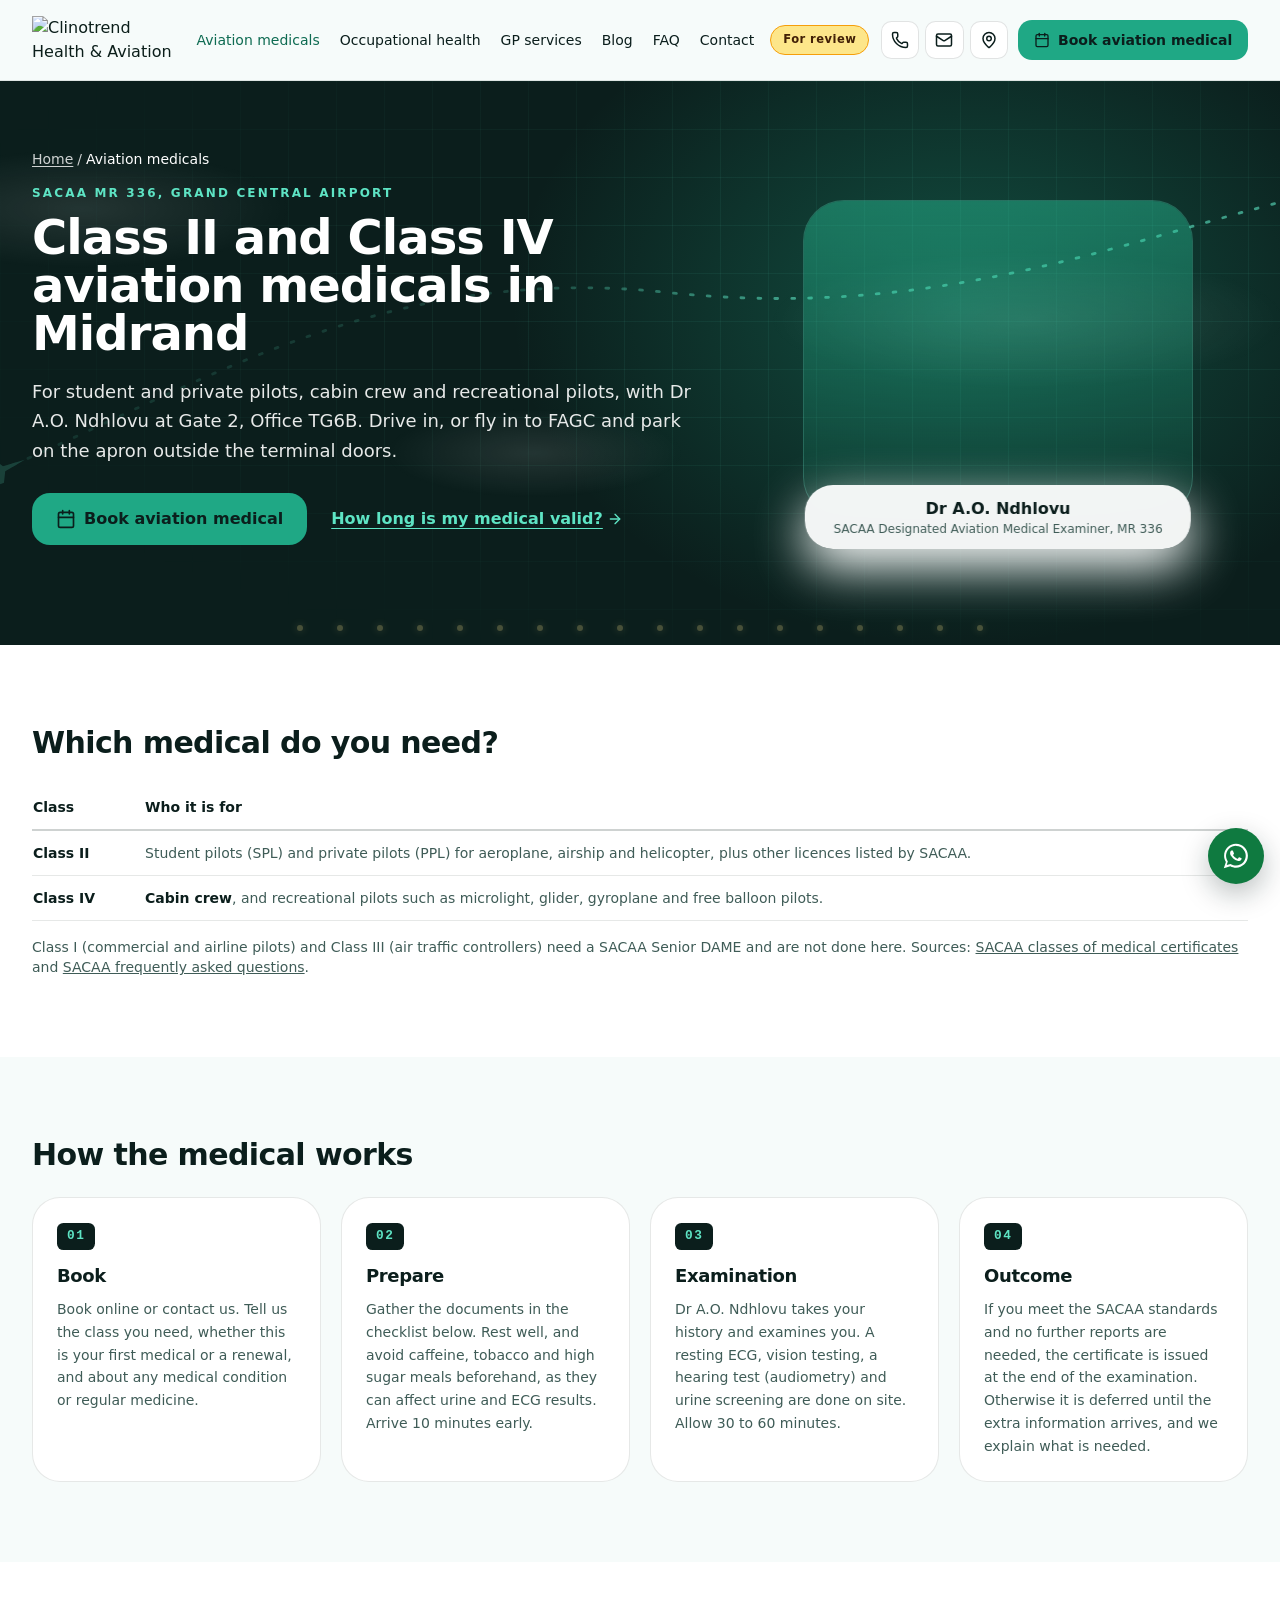
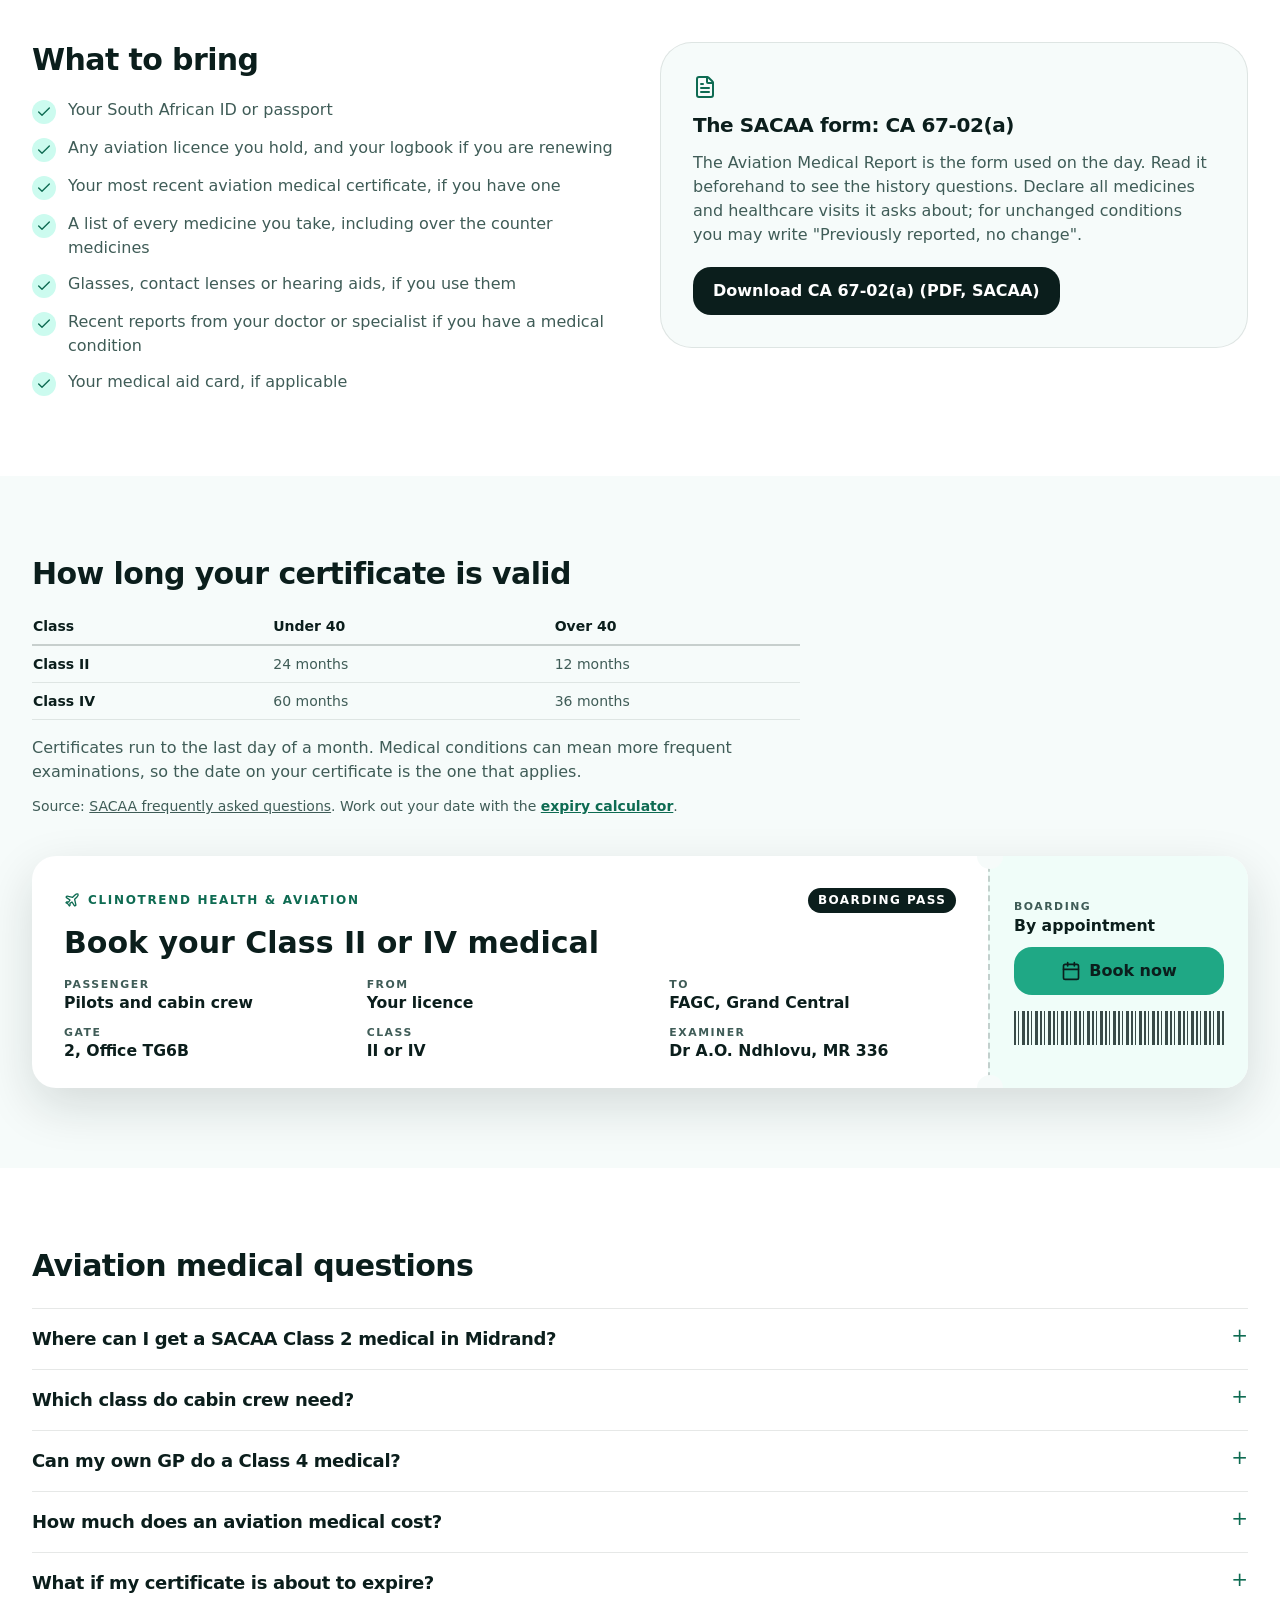
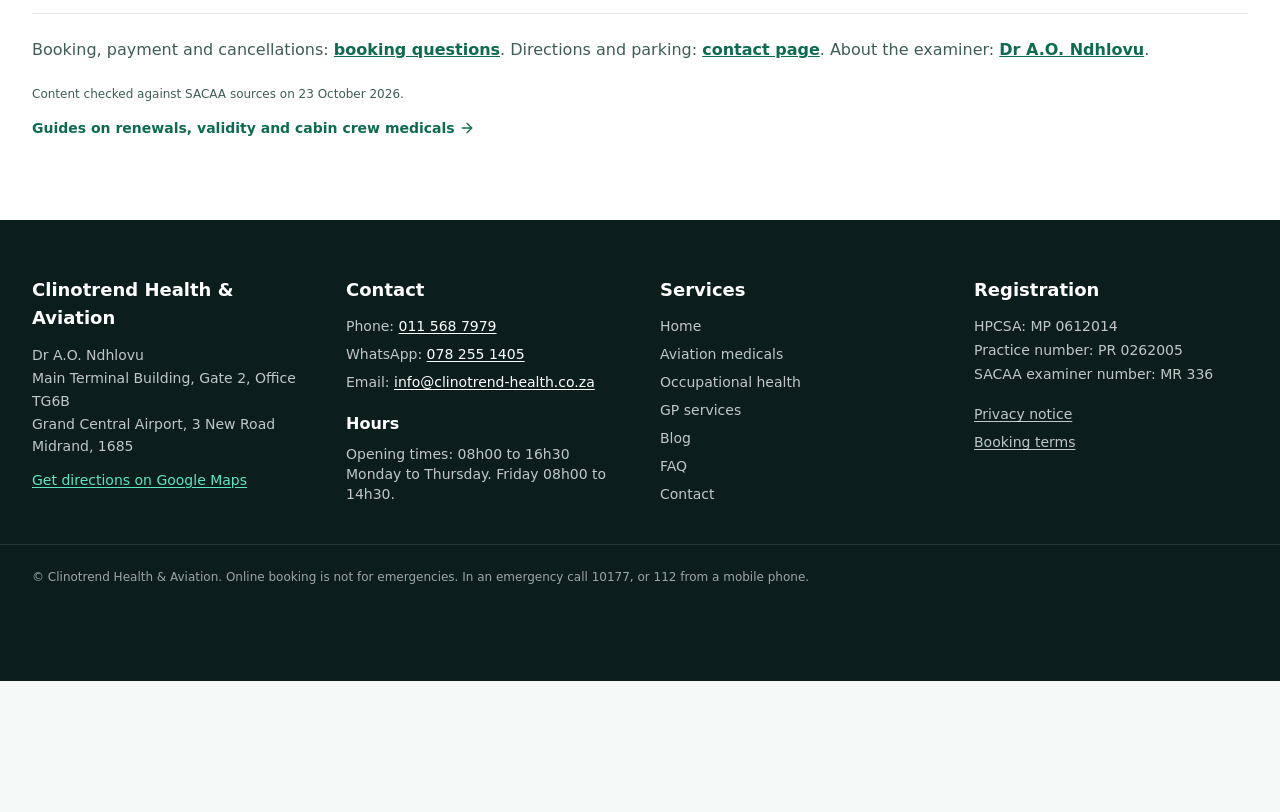
==== commit b1238517: "Preview: SACAA FAQ validity, less repetition, header contact icons, WhatsApp widget" ====
--- a/aviation-medicals/index.html
+++ b/aviation-medicals/index.html
@@ -24,7 +24,7 @@
     <link rel="preload" href="/clinotrend-preview/assets/inter-latin-400-normal-C38fXH4l.woff2" as="font" type="font/woff2" crossorigin>
     <link rel="preload" href="/clinotrend-preview/assets/montserrat-latin-700-normal-BdjcYUrC.woff2" as="font" type="font/woff2" crossorigin>
     <link rel="preload" as="image" type="image/webp" imagesrcset="/clinotrend-preview/images/dr-ndhlovu-cutout-360.webp 360w, /clinotrend-preview/images/dr-ndhlovu-cutout-520.webp 520w, /clinotrend-preview/images/dr-ndhlovu-cutout-720.webp 720w" imagesizes="(min-width: 1024px) 420px, (min-width: 640px) 380px, 300px" fetchpriority="high">
-    <script type="application/ld+json">{"@context":"https://schema.org","@graph":[{"@type":"MedicalClinic","@id":"https://clinotrend-health.co.za/#clinic","name":"Clinotrend Health & Aviation","alternateName":["ClinoTrend Health & Aviation","Dr A.O. Ndhlovu, Clinotrend Health & Aviation"],"url":"https://clinotrend-health.co.za/","logo":"https://clinotrend-health.co.za/logo-square-512.png","image":["https://clinotrend-health.co.za/images/og-image.png","https://clinotrend-health.co.za/images/team_portrait.jpg"],"description":"Aviation medicals (SACAA Class II and Class IV), occupational health and GP care with Dr A.O. Ndhlovu at Grand Central Airport, Midrand.","telephone":"+27 11 568 7979","email":"info@clinotrend-health.co.za","address":{"@type":"PostalAddress","streetAddress":"Grand Central Airport, 3 New Road, Main Terminal Building, Gate 2, Office TG6B","addressLocality":"Midrand","addressRegion":"Gauteng","postalCode":"1685","addressCountry":"ZA"},"geo":{"@type":"GeoCoordinates","latitude":-25.98926,"longitude":28.140795},"hasMap":"https://www.google.com/maps/search/?api=1&query=-25.98926%2C28.140795","openingHoursSpecification":[{"@type":"OpeningHoursSpecification","dayOfWeek":["Monday","Tuesday","Wednesday","Thursday"],"opens":"08:00","closes":"16:30"},{"@type":"OpeningHoursSpecification","dayOfWeek":["Friday"],"opens":"08:00","closes":"14:30"}],"areaServed":[{"@type":"AdministrativeArea","name":"Gauteng"},{"@type":"City","name":"Midrand"},{"@type":"City","name":"Johannesburg"},{"@type":"City","name":"Pretoria"},{"@type":"City","name":"Centurion"},{"@type":"City","name":"Randburg"},{"@type":"City","name":"Kempton Park"},{"@type":"City","name":"Germiston"}],"medicalSpecialty":["Occupational","PrimaryCare"],"currenciesAccepted":"ZAR","contactPoint":[{"@type":"ContactPoint","contactType":"reception","telephone":"+27 11 568 7979","email":"info@clinotrend-health.co.za","areaServed":"ZA","availableLanguage":"en"},{"@type":"ContactPoint","contactType":"WhatsApp","telephone":"+27 78 255 1405","url":"https://wa.me/27782551405","areaServed":"ZA","availableLanguage":"en"}],"availableService":[{"@type":"MedicalTest","name":"SACAA Class II aviation medical examination","url":"https://clinotrend-health.co.za/aviation-medicals/"},{"@type":"MedicalTest","name":"SACAA Class IV aviation medical examination","url":"https://clinotrend-health.co.za/aviation-medicals/"},{"@type":"MedicalProcedure","name":"Occupational health medicals (pre-employment, periodic, exit and PrDP)","url":"https://clinotrend-health.co.za/occupational-health/"},{"@type":"MedicalProcedure","name":"General practice (GP) consultation","url":"https://clinotrend-health.co.za/gp-services/"}],"employee":{"@id":"https://clinotrend-health.co.za/#physician"},"potentialAction":{"@type":"ReserveAction","target":{"@type":"EntryPoint","urlTemplate":"https://clinotrend-health.co.za/contact/","actionPlatform":["https://schema.org/DesktopWebPlatform","https://schema.org/MobileWebPlatform"]},"result":{"@type":"Reservation","name":"Appointment request"}}},{"@type":"Physician","@id":"https://clinotrend-health.co.za/#physician","name":"Dr A.O. Ndhlovu","url":"https://clinotrend-health.co.za/aviation-medicals/","image":"https://clinotrend-health.co.za/images/team_portrait.jpg","jobTitle":"SACAA Regular Designated Aviation Medical Examiner and occupational medicine practitioner","telephone":"+27 11 568 7979","address":{"@type":"PostalAddress","streetAddress":"Grand Central Airport, 3 New Road, Main Terminal Building, Gate 2, Office TG6B","addressLocality":"Midrand","addressRegion":"Gauteng","postalCode":"1685","addressCountry":"ZA"},"medicalSpecialty":["Occupational","PrimaryCare"],"hasCredential":[{"@type":"EducationalOccupationalCredential","name":"MBChB (UCT)"},{"@type":"EducationalOccupationalCredential","name":"DOHM (UP)"},{"@type":"EducationalOccupationalCredential","name":"Cert. Avmed (SMU)"},{"@type":"EducationalOccupationalCredential","name":"SACAA Regular Designated Aviation Medical Examiner, MR 336","recognizedBy":{"@type":"GovernmentOrganization","name":"South African Civil Aviation Authority","url":"https://www.caa.co.za/"}}],"worksFor":{"@id":"https://clinotrend-health.co.za/#clinic"}},{"@type":"WebSite","@id":"https://clinotrend-health.co.za/#website","url":"https://clinotrend-health.co.za/","name":"Clinotrend Health & Aviation","publisher":{"@id":"https://clinotrend-health.co.za/#clinic"},"inLanguage":"en-ZA"},{"@type":"WebPage","@id":"https://clinotrend-health.co.za/aviation-medicals/#webpage","url":"https://clinotrend-health.co.za/aviation-medicals/","name":"Class II and Class IV aviation medicals in Midrand","description":"SACAA Class II and IV aviation medicals at Grand Central Airport.","isPartOf":{"@id":"https://clinotrend-health.co.za/#website"},"about":{"@id":"https://clinotrend-health.co.za/#clinic"},"inLanguage":"en-ZA","breadcrumb":{"@id":"https://clinotrend-health.co.za/aviation-medicals/#breadcrumb"}},{"@type":"BreadcrumbList","@id":"https://clinotrend-health.co.za/aviation-medicals/#breadcrumb","itemListElement":[{"@type":"ListItem","position":1,"name":"Home","item":"https://clinotrend-health.co.za/"},{"@type":"ListItem","position":2,"name":"Aviation medicals","item":"https://clinotrend-health.co.za/aviation-medicals/"}]},{"@type":"FAQPage","@id":"https://clinotrend-health.co.za/aviation-medicals/#faq","mainEntity":[{"@type":"Question","name":"Where can I get a SACAA Class 2 medical in Midrand?","acceptedAnswer":{"@type":"Answer","text":"Dr A.O. Ndhlovu is a SACAA Regular Designated Aviation Medical Examiner (DAME), number MR 336, at Clinotrend Health & Aviation, Main Terminal Building, Gate 2, Office TG6B, Grand Central Airport, 3 New Road, Midrand, 1685. He examines applicants for Class II and Class IV medical certificates. Book online, call 011 568 7979 or send a WhatsApp to 078 255 1405."}},{"@type":"Question","name":"Which aviation medicals does Dr Ndhlovu do?","acceptedAnswer":{"@type":"Answer","text":"Dr A.O. Ndhlovu is listed by the South African Civil Aviation Authority (SACAA) as a Regular Designated Aviation Medical Examiner, number MR 336. SACAA authorises Regular DAMEs to examine applicants for and issue Class II and Class IV medical certificates."}},{"@type":"Question","name":"Who needs a Class II medical?","acceptedAnswer":{"@type":"Answer","text":"Under Part 67 regulation 67.00.2, Class 2 covers student pilots (SPL) and private pilots (PPL) for aeroplane, airship and helicopter, among other licences such as the flight engineer licence."}},{"@type":"Question","name":"Who needs a Class IV medical?","acceptedAnswer":{"@type":"Answer","text":"Under the amended Part 67 regulation 67.00.2, Class 4 covers the cabin crew member licence and recreational licences, for example microlight, glider, gyroplane and free balloon pilots."}},{"@type":"Question","name":"Which class do cabin crew need?","acceptedAnswer":{"@type":"Answer","text":"Class 4. The amended Part 67 regulation 67.00.2 lists the cabin crew member licence under Class 4, and SACAA's frequently asked questions state that cabin crew have required a Class 4 medical since May 2019. Some older SACAA pages still list cabin crew under Class II. Both classes are within Dr Ndhlovu's scope, so tell us you are cabin crew when you book."}},{"@type":"Question","name":"Can I get a Class I or Class III medical here?","acceptedAnswer":{"@type":"Answer","text":"No. Class I (airline transport and commercial pilots) and Class III (air traffic controllers) medicals can only be done by a SACAA Senior DAME. Dr Ndhlovu is a Regular DAME, so these classes are not offered at this practice."}},{"@type":"Question","name":"What should I bring to my aviation medical?","acceptedAnswer":{"@type":"Answer","text":"Bring your ID or passport, any aviation licence you hold, your most recent aviation medical certificate if you have one, your pilot logbook if you are renewing, your medical aid card if applicable, a list of your medicines, and the glasses, contact lenses or hearing aids you use. If you have a medical condition, bring recent reports from your doctor or specialist. SACAA regulations require you to show proof of identity, your licence and your latest medical certificate, give your medical history and sign a declaration."}},{"@type":"Question","name":"Which tests are done during the aviation medical?","acceptedAnswer":{"@type":"Answer","text":"A resting ECG, vision testing, hearing testing (audiometry) and urine screening are done on site, together with your medical history and a physical examination."}},{"@type":"Question","name":"How long does an aviation medical take?","acceptedAnswer":{"@type":"Answer","text":"Allow about 30 to 60 minutes, depending on the service and on whether you bring all your documents. Please arrive 10 minutes early to complete paperwork."}},{"@type":"Question","name":"Will I get my certificate on the same day?","acceptedAnswer":{"@type":"Answer","text":"If you meet the medical standards and no further reports are needed, the examiner can issue your certificate at the end of the examination. Some applicants need extra reports or a SACAA review before a certificate can be issued. In that case we will tell you what is needed."}},{"@type":"Question","name":"How long is my medical certificate valid?","acceptedAnswer":{"@type":"Answer","text":"Under Part 67 regulation 67.00.6, a Class 2 certificate is valid for 60 months under 40, 24 months once you have passed 40 and 12 months once you have passed 50. A Class 4 certificate is valid for up to 60 months under 40 and up to 36 months from 40. Periods run from the last day of the month of issue. SACAA's FAQ page still shows older Class 2 figures (24 and 12 months). Your examiner confirms the validity that applies to you, as some medical conditions need more frequent review."}},{"@type":"Question","name":"How much does an aviation medical cost?","acceptedAnswer":{"@type":"Answer","text":"Fees are not published on the website. We tell you the fee when you book. Call 011 568 7979 or send a WhatsApp to 078 255 1405 to ask."}},{"@type":"Question","name":"Can I fly in for my medical?","acceptedAnswer":{"@type":"Answer","text":"Yes. Grand Central Airport is FAGC. The apron and visitor aircraft parking are directly outside the Gate 2 terminal doors, and the practice is in the Main Terminal Building at Gate 2."}}]}]}</script>
+    <script type="application/ld+json">{"@context":"https://schema.org","@graph":[{"@type":"MedicalClinic","@id":"https://clinotrend-health.co.za/#clinic","name":"Clinotrend Health & Aviation","alternateName":["ClinoTrend Health & Aviation","Dr A.O. Ndhlovu, Clinotrend Health & Aviation"],"url":"https://clinotrend-health.co.za/","logo":"https://clinotrend-health.co.za/logo-square-512.png","image":["https://clinotrend-health.co.za/images/og-image.png","https://clinotrend-health.co.za/images/team_portrait.jpg"],"description":"Aviation medicals (SACAA Class II and Class IV), occupational health and GP care with Dr A.O. Ndhlovu at Grand Central Airport, Midrand.","telephone":"+27 11 568 7979","email":"info@clinotrend-health.co.za","address":{"@type":"PostalAddress","streetAddress":"Grand Central Airport, 3 New Road, Main Terminal Building, Gate 2, Office TG6B","addressLocality":"Midrand","addressRegion":"Gauteng","postalCode":"1685","addressCountry":"ZA"},"geo":{"@type":"GeoCoordinates","latitude":-25.98926,"longitude":28.140795},"hasMap":"https://www.google.com/maps/search/?api=1&query=-25.98926%2C28.140795","openingHoursSpecification":[{"@type":"OpeningHoursSpecification","dayOfWeek":["Monday","Tuesday","Wednesday","Thursday"],"opens":"08:00","closes":"16:30"},{"@type":"OpeningHoursSpecification","dayOfWeek":["Friday"],"opens":"08:00","closes":"14:30"}],"areaServed":[{"@type":"AdministrativeArea","name":"Gauteng"},{"@type":"City","name":"Midrand"},{"@type":"City","name":"Johannesburg"},{"@type":"City","name":"Pretoria"},{"@type":"City","name":"Centurion"},{"@type":"City","name":"Randburg"},{"@type":"City","name":"Kempton Park"},{"@type":"City","name":"Germiston"}],"medicalSpecialty":["Occupational","PrimaryCare"],"currenciesAccepted":"ZAR","contactPoint":[{"@type":"ContactPoint","contactType":"reception","telephone":"+27 11 568 7979","email":"info@clinotrend-health.co.za","areaServed":"ZA","availableLanguage":"en"},{"@type":"ContactPoint","contactType":"WhatsApp","telephone":"+27 78 255 1405","url":"https://wa.me/27782551405","areaServed":"ZA","availableLanguage":"en"}],"availableService":[{"@type":"MedicalTest","name":"SACAA Class II aviation medical examination","url":"https://clinotrend-health.co.za/aviation-medicals/"},{"@type":"MedicalTest","name":"SACAA Class IV aviation medical examination","url":"https://clinotrend-health.co.za/aviation-medicals/"},{"@type":"MedicalProcedure","name":"Occupational health medicals (pre-employment, periodic, exit and PrDP)","url":"https://clinotrend-health.co.za/occupational-health/"},{"@type":"MedicalProcedure","name":"General practice (GP) consultation","url":"https://clinotrend-health.co.za/gp-services/"}],"employee":{"@id":"https://clinotrend-health.co.za/#physician"},"potentialAction":{"@type":"ReserveAction","target":{"@type":"EntryPoint","urlTemplate":"https://clinotrend-health.co.za/contact/","actionPlatform":["https://schema.org/DesktopWebPlatform","https://schema.org/MobileWebPlatform"]},"result":{"@type":"Reservation","name":"Appointment request"}}},{"@type":"Physician","@id":"https://clinotrend-health.co.za/#physician","name":"Dr A.O. Ndhlovu","url":"https://clinotrend-health.co.za/aviation-medicals/","image":"https://clinotrend-health.co.za/images/team_portrait.jpg","jobTitle":"SACAA Regular Designated Aviation Medical Examiner and occupational medicine practitioner","telephone":"+27 11 568 7979","address":{"@type":"PostalAddress","streetAddress":"Grand Central Airport, 3 New Road, Main Terminal Building, Gate 2, Office TG6B","addressLocality":"Midrand","addressRegion":"Gauteng","postalCode":"1685","addressCountry":"ZA"},"medicalSpecialty":["Occupational","PrimaryCare"],"hasCredential":[{"@type":"EducationalOccupationalCredential","name":"MBChB (UCT)"},{"@type":"EducationalOccupationalCredential","name":"DOHM (UP)"},{"@type":"EducationalOccupationalCredential","name":"Cert. Avmed (SMU)"},{"@type":"EducationalOccupationalCredential","name":"SACAA Regular Designated Aviation Medical Examiner, MR 336","recognizedBy":{"@type":"GovernmentOrganization","name":"South African Civil Aviation Authority","url":"https://www.caa.co.za/"}}],"worksFor":{"@id":"https://clinotrend-health.co.za/#clinic"}},{"@type":"WebSite","@id":"https://clinotrend-health.co.za/#website","url":"https://clinotrend-health.co.za/","name":"Clinotrend Health & Aviation","publisher":{"@id":"https://clinotrend-health.co.za/#clinic"},"inLanguage":"en-ZA"},{"@type":"WebPage","@id":"https://clinotrend-health.co.za/aviation-medicals/#webpage","url":"https://clinotrend-health.co.za/aviation-medicals/","name":"Class II and Class IV aviation medicals in Midrand","description":"SACAA Class II and IV aviation medicals at Grand Central Airport.","isPartOf":{"@id":"https://clinotrend-health.co.za/#website"},"about":{"@id":"https://clinotrend-health.co.za/#clinic"},"inLanguage":"en-ZA","breadcrumb":{"@id":"https://clinotrend-health.co.za/aviation-medicals/#breadcrumb"}},{"@type":"BreadcrumbList","@id":"https://clinotrend-health.co.za/aviation-medicals/#breadcrumb","itemListElement":[{"@type":"ListItem","position":1,"name":"Home","item":"https://clinotrend-health.co.za/"},{"@type":"ListItem","position":2,"name":"Aviation medicals","item":"https://clinotrend-health.co.za/aviation-medicals/"}]},{"@type":"FAQPage","@id":"https://clinotrend-health.co.za/aviation-medicals/#faq","mainEntity":[{"@type":"Question","name":"Where can I get a SACAA Class 2 medical in Midrand?","acceptedAnswer":{"@type":"Answer","text":"At Clinotrend Health & Aviation, Main Terminal Building, Gate 2, Office TG6B, Grand Central Airport, 3 New Road, Midrand, 1685, with Dr A.O. Ndhlovu, a SACAA Regular Designated Aviation Medical Examiner (MR 336) who does Class II and Class IV medicals."}},{"@type":"Question","name":"Which class do cabin crew need?","acceptedAnswer":{"@type":"Answer","text":"Class 4. SACAA's frequently asked questions state that cabin crew have required a Class 4 medical since the regulation was promulgated in May 2019. Some SACAA pages still list cabin crew under Class II, so tell us you are cabin crew when you book."}},{"@type":"Question","name":"Can my own GP do a Class 4 medical?","acceptedAnswer":{"@type":"Answer","text":"SACAA allows a Class 4 applicant to be examined by a general practitioner, provided the examination follows Part 67 and the results are sent on the prescribed form for verification. Class 1, 2 and 3 applicants must see a designated aviation medical examiner."}},{"@type":"Question","name":"How much does an aviation medical cost?","acceptedAnswer":{"@type":"Answer","text":"Fees are not published on the website. We tell you the fee when you book. It depends on the class, on whether it is a first medical or a renewal, and on any extra tests or reports."}},{"@type":"Question","name":"What if my certificate is about to expire?","acceptedAnswer":{"@type":"Answer","text":"Book your renewal a few weeks before the expiry date. If you need an extension, SACAA procedure AM007 says you must contact the SACAA medical department before the certificate expires."}}]}]}</script>
     <meta name="google-site-verification" content="c-Cod2nh8BzhtL2Z1EwPkJ7djA6cgbb-r3TllKKEWe8">
     <meta name="theme-color" content="#0B1E1C">
     <meta name="geo.region" content="ZA-GP">
@@ -36,11 +36,11 @@
     <link rel="apple-touch-icon" sizes="180x180" href="/clinotrend-preview/apple-touch-icon.png">
     <link rel="manifest" href="/clinotrend-preview/manifest.json">
     <!-- Preview build: Google Analytics removed -->
-    <script type="module" crossorigin src="/clinotrend-preview/assets/index-DM9SAomE.js"></script>
-    <style>@font-face{font-family:Inter;font-style:normal;font-display:swap;font-weight:300;src:url(/clinotrend-preview/assets/inter-latin-300-normal-BVlfKGgI.woff2) format("woff2"),url(/clinotrend-preview/assets/inter-latin-300-normal-i8F0SvXL.woff) format("woff")}@font-face{font-family:Inter;font-style:normal;font-display:swap;font-weight:400;src:url(/clinotrend-preview/assets/inter-latin-400-normal-C38fXH4l.woff2) format("woff2"),url(/clinotrend-preview/assets/inter-latin-400-normal-CyCys3Eg.woff) format("woff")}@font-face{font-family:Inter;font-style:normal;font-display:swap;font-weight:500;src:url(/clinotrend-preview/assets/inter-latin-500-normal-Cerq10X2.woff2) format("woff2"),url(/clinotrend-preview/assets/inter-latin-500-normal-BL9OpVg8.woff) format("woff")}@font-face{font-family:Inter;font-style:normal;font-display:swap;font-weight:600;src:url(/clinotrend-preview/assets/inter-latin-600-normal-LgqL8muc.woff2) format("woff2"),url(/clinotrend-preview/assets/inter-latin-600-normal-CiBQ2DWP.woff) format("woff")}@font-face{font-family:Inter;font-style:normal;font-display:swap;font-weight:700;src:url(/clinotrend-preview/assets/inter-latin-700-normal-Yt3aPRUw.woff2) format("woff2"),url(/clinotrend-preview/assets/inter-latin-700-normal-BLAVimhd.woff) format("woff")}@font-face{font-family:Montserrat;font-style:normal;font-display:swap;font-weight:600;src:url(/clinotrend-preview/assets/montserrat-latin-600-normal-UVxSCcoG.woff2) format("woff2"),url(/clinotrend-preview/assets/montserrat-latin-600-normal-CdhFl4lI.woff) format("woff")}@font-face{font-family:Montserrat;font-style:normal;font-display:swap;font-weight:700;src:url(/clinotrend-preview/assets/montserrat-latin-700-normal-BdjcYUrC.woff2) format("woff2"),url(/clinotrend-preview/assets/montserrat-latin-700-normal-BWkrl476.woff) format("woff")}@font-face{font-family:Montserrat;font-style:normal;font-display:swap;font-weight:800;src:url(/clinotrend-preview/assets/montserrat-latin-800-normal-axpkC1rd.woff2) format("woff2"),url(/clinotrend-preview/assets/montserrat-latin-800-normal-C3dfDxXV.woff) format("woff")}*,:before,:after{--tw-border-spacing-x:0;--tw-border-spacing-y:0;--tw-translate-x:0;--tw-translate-y:0;--tw-rotate:0;--tw-skew-x:0;--tw-skew-y:0;--tw-scale-x:1;--tw-scale-y:1;--tw-pan-x: ;--tw-pan-y: ;--tw-pinch-zoom: ;--tw-scroll-snap-strictness:proximity;--tw-gradient-from-position: ;--tw-gradient-via-position: ;--tw-gradient-to-position: ;--tw-ordinal: ;--tw-slashed-zero: ;--tw-numeric-figure: ;--tw-numeric-spacing: ;--tw-numeric-fraction: ;--tw-ring-inset: ;--tw-ring-offset-width:0px;--tw-ring-offset-color:#fff;--tw-ring-color:rgb(59 130 246 / .5);--tw-ring-offset-shadow:0 0 #0000;--tw-ring-shadow:0 0 #0000;--tw-shadow:0 0 #0000;--tw-shadow-colored:0 0 #0000;--tw-blur: ;--tw-brightness: ;--tw-contrast: ;--tw-grayscale: ;--tw-hue-rotate: ;--tw-invert: ;--tw-saturate: ;--tw-sepia: ;--tw-drop-shadow: ;--tw-backdrop-blur: ;--tw-backdrop-brightness: ;--tw-backdrop-contrast: ;--tw-backdrop-grayscale: ;--tw-backdrop-hue-rotate: ;--tw-backdrop-invert: ;--tw-backdrop-opacity: ;--tw-backdrop-saturate: ;--tw-backdrop-sepia: ;--tw-contain-size: ;--tw-contain-layout: ;--tw-contain-paint: ;--tw-contain-style: }*,:before,:after{box-sizing:border-box;border-width:0;border-style:solid;border-color:#e5e7eb}:before,:after{--tw-content:""}html{line-height:1.5;-webkit-text-size-adjust:100%;-moz-tab-size:4;-o-tab-size:4;tab-size:4;font-family:Inter,system-ui,sans-serif;font-feature-settings:normal;font-variation-settings:normal;-webkit-tap-highlight-color:transparent}body{margin:0;line-height:inherit}h1,h2,h3{font-size:inherit;font-weight:inherit}a{color:inherit;text-decoration:inherit}strong{font-weight:bolder}table{text-indent:0;border-color:inherit;border-collapse:collapse}button{font-family:inherit;font-feature-settings:inherit;font-variation-settings:inherit;font-size:100%;font-weight:inherit;line-height:inherit;letter-spacing:inherit;color:inherit;margin:0;padding:0}button{text-transform:none}button{-webkit-appearance:button;background-color:transparent;background-image:none}summary{display:list-item}dl,dd,h1,h2,h3,figure,p{margin:0}ol,ul{list-style:none;margin:0;padding:0}button{cursor:pointer}img,svg{display:block;vertical-align:middle}img{max-width:100%;height:auto}[hidden]:where(:not([hidden=until-found])){display:none}:root{--background:165 33% 97%;--foreground:168 47% 8%;--card:0 0% 100%;--card-foreground:168 47% 8%;--popover:0 0% 100%;--popover-foreground:168 47% 8%;--primary:161 65% 50%;--primary-foreground:168 47% 8%;--secondary:168 20% 30%;--secondary-foreground:0 0% 100%;--muted:165 20% 94%;--muted-foreground:168 20% 35%;--accent:161 65% 50%;--accent-foreground:168 47% 8%;--destructive:0 84.2% 60.2%;--destructive-foreground:0 0% 98%;--border:168 20% 85%;--input:168 20% 90%;--ring:161 65% 50%;--radius:.875rem}*{border-color:hsl(var(--border))}html{scroll-behavior:smooth}body{background-color:hsl(var(--background));color:hsl(var(--foreground));-webkit-font-smoothing:antialiased;-moz-osx-font-smoothing:grayscale;font-family:Inter,system-ui,-apple-system,Segoe UI,Roboto,sans-serif}h1,h2,h3{font-family:Montserrat,sans-serif;letter-spacing:-.02em;line-height:1.05}.sr-only{position:absolute;width:1px;height:1px;padding:0;margin:-1px;overflow:hidden;clip:rect(0,0,0,0);white-space:nowrap;border-width:0}.fixed{position:fixed}.absolute{position:absolute}.relative{position:relative}.sticky{position:sticky}.inset-x-0{left:0;right:0}.inset-x-4{left:1rem;right:1rem}.bottom-0{bottom:0}.bottom-10{bottom:2.5rem}.bottom-2{bottom:.5rem}.left-1\/2{left:50%}.top-0{top:0}.top-16{top:4rem}.z-40{z-index:40}.z-50{z-index:50}.z-\[1\]{z-index:1}.mx-auto{margin-left:auto;margin-right:auto}.-mr-2{margin-right:-.5rem}.mb-1{margin-bottom:.25rem}.mb-2{margin-bottom:.5rem}.mb-3{margin-bottom:.75rem}.mb-4{margin-bottom:1rem}.mb-5{margin-bottom:1.25rem}.mb-6{margin-bottom:1.5rem}.mb-7{margin-bottom:1.75rem}.mt-0\.5{margin-top:.125rem}.mt-10{margin-top:2.5rem}.mt-3{margin-top:.75rem}.mt-4{margin-top:1rem}.mt-5{margin-top:1.25rem}.mt-6{margin-top:1.5rem}.mt-8{margin-top:2rem}.block{display:block}.inline-block{display:inline-block}.flex{display:flex}.inline-flex{display:inline-flex}.grid{display:grid}.hidden{display:none}.h-10{height:2.5rem}.h-16{height:4rem}.h-4{height:1rem}.h-5{height:1.25rem}.h-6{height:1.5rem}.h-auto{height:auto}.min-h-screen{min-height:100vh}.w-4{width:1rem}.w-5{width:1.25rem}.w-6{width:1.5rem}.w-\[300px\]{width:300px}.w-\[92\%\]{width:92%}.w-auto{width:auto}.w-full{width:100%}.min-w-\[420px\]{min-width:420px}.min-w-\[560px\]{min-width:560px}.max-w-3xl{max-width:48rem}.max-w-7xl{max-width:80rem}.flex-1{flex:1 1 0%}.shrink-0{flex-shrink:0}.border-collapse{border-collapse:collapse}.-translate-x-1\/2{--tw-translate-x:-50%;transform:translate(var(--tw-translate-x),var(--tw-translate-y)) rotate(var(--tw-rotate)) skew(var(--tw-skew-x)) skewY(var(--tw-skew-y)) scaleX(var(--tw-scale-x)) scaleY(var(--tw-scale-y))}.-rotate-45{--tw-rotate:-45deg;transform:translate(var(--tw-translate-x),var(--tw-translate-y)) rotate(var(--tw-rotate)) skew(var(--tw-skew-x)) skewY(var(--tw-skew-y)) scaleX(var(--tw-scale-x)) scaleY(var(--tw-scale-y))}.cursor-pointer{cursor:pointer}.list-none{list-style-type:none}.grid-cols-2{grid-template-columns:repeat(2,minmax(0,1fr))}.grid-cols-3{grid-template-columns:repeat(3,minmax(0,1fr))}.flex-col{flex-direction:column}.flex-wrap{flex-wrap:wrap}.items-start{align-items:flex-start}.items-center{align-items:center}.justify-center{justify-content:center}.justify-between{justify-content:space-between}.gap-1{gap:.25rem}.gap-1\.5{gap:.375rem}.gap-10{gap:2.5rem}.gap-2{gap:.5rem}.gap-3{gap:.75rem}.gap-4{gap:1rem}.gap-5{gap:1.25rem}.gap-6{gap:1.5rem}.gap-x-10{-moz-column-gap:2.5rem;column-gap:2.5rem}.gap-x-4{-moz-column-gap:1rem;column-gap:1rem}.gap-y-3{row-gap:.75rem}.gap-y-5{row-gap:1.25rem}.space-y-1>:not([hidden])~:not([hidden]){--tw-space-y-reverse:0;margin-top:calc(.25rem * calc(1 - var(--tw-space-y-reverse)));margin-bottom:calc(.25rem * var(--tw-space-y-reverse))}.space-y-2>:not([hidden])~:not([hidden]){--tw-space-y-reverse:0;margin-top:calc(.5rem * calc(1 - var(--tw-space-y-reverse)));margin-bottom:calc(.5rem * var(--tw-space-y-reverse))}.space-y-3>:not([hidden])~:not([hidden]){--tw-space-y-reverse:0;margin-top:calc(.75rem * calc(1 - var(--tw-space-y-reverse)));margin-bottom:calc(.75rem * var(--tw-space-y-reverse))}.space-y-4>:not([hidden])~:not([hidden]){--tw-space-y-reverse:0;margin-top:calc(1rem * calc(1 - var(--tw-space-y-reverse)));margin-bottom:calc(1rem * var(--tw-space-y-reverse))}.divide-y>:not([hidden])~:not([hidden]){--tw-divide-y-reverse:0;border-top-width:calc(1px * calc(1 - var(--tw-divide-y-reverse)));border-bottom-width:calc(1px * var(--tw-divide-y-reverse))}.divide-forest\/10>:not([hidden])~:not([hidden]){border-color:#0b1e1c1a}.self-start{align-self:flex-start}.overflow-hidden{overflow:hidden}.overflow-x-auto{overflow-x:auto}.whitespace-nowrap{white-space:nowrap}.break-all{word-break:break-all}.rounded-2xl{border-radius:1.75rem}.rounded-3xl{border-radius:2rem}.rounded-\[2\.5rem\]{border-radius:2.5rem}.rounded-full{border-radius:9999px}.rounded-lg{border-radius:var(--radius)}.rounded-xl{border-radius:calc(var(--radius) + 4px)}.border{border-width:1px}.border-2{border-width:2px}.border-y{border-top-width:1px;border-bottom-width:1px}.border-b{border-bottom-width:1px}.border-b-2{border-bottom-width:2px}.border-t{border-top-width:1px}.border-forest\/10{border-color:#0b1e1c1a}.border-forest\/20{border-color:#0b1e1c33}.border-mint-300\/25{border-color:#5ee4c440}.border-white\/10{border-color:#ffffff1a}.border-white\/30{border-color:#ffffff4d}.bg-\[\#0F7A40\]{--tw-bg-opacity:1;background-color:rgb(15 122 64 / var(--tw-bg-opacity, 1))}.bg-clinic-white{--tw-bg-opacity:1;background-color:rgb(246 251 250 / var(--tw-bg-opacity, 1))}.bg-clinic-white\/95{background-color:#f6fbfaf2}.bg-forest{--tw-bg-opacity:1;background-color:rgb(11 30 28 / var(--tw-bg-opacity, 1))}.bg-mint-100{--tw-bg-opacity:1;background-color:rgb(204 251 239 / var(--tw-bg-opacity, 1))}.bg-mint-500{--tw-bg-opacity:1;background-color:rgb(31 168 133 / var(--tw-bg-opacity, 1))}.bg-white{--tw-bg-opacity:1;background-color:rgb(255 255 255 / var(--tw-bg-opacity, 1))}.bg-white\/5{background-color:#ffffff0d}.bg-white\/95{background-color:#fffffff2}.bg-gradient-to-b{background-image:linear-gradient(to bottom,var(--tw-gradient-stops))}.from-mint-400\/40{--tw-gradient-from:rgb(45 212 166 / .4) var(--tw-gradient-from-position);--tw-gradient-to:rgb(45 212 166 / 0) var(--tw-gradient-to-position);--tw-gradient-stops:var(--tw-gradient-from), var(--tw-gradient-to)}.to-mint-600\/10{--tw-gradient-to:rgb(21 135 102 / .1) var(--tw-gradient-to-position)}.p-2{padding:.5rem}.p-6{padding:1.5rem}.px-3{padding-left:.75rem;padding-right:.75rem}.px-4{padding-left:1rem;padding-right:1rem}.px-5{padding-left:1.25rem;padding-right:1.25rem}.px-6{padding-left:1.5rem;padding-right:1.5rem}.py-14{padding-top:3.5rem;padding-bottom:3.5rem}.py-2{padding-top:.5rem;padding-bottom:.5rem}.py-2\.5{padding-top:.625rem;padding-bottom:.625rem}.py-3{padding-top:.75rem;padding-bottom:.75rem}.py-3\.5{padding-top:.875rem;padding-bottom:.875rem}.py-4{padding-top:1rem;padding-bottom:1rem}.pb-16{padding-bottom:4rem}.pb-28{padding-bottom:7rem}.pb-6{padding-bottom:1.5rem}.pr-3{padding-right:.75rem}.pr-4{padding-right:1rem}.pt-10{padding-top:2.5rem}.pt-14{padding-top:3.5rem}.pt-3{padding-top:.75rem}.pt-6{padding-top:1.5rem}.text-left{text-align:left}.text-center{text-align:center}.font-display{font-family:Montserrat,system-ui,sans-serif}.text-2xl{font-size:1.5rem;line-height:2rem}.text-3xl{font-size:1.875rem;line-height:2.25rem}.text-base{font-size:1rem;line-height:1.5rem}.text-lg{font-size:1.125rem;line-height:1.75rem}.text-sm{font-size:.875rem;line-height:1.25rem}.text-xl{font-size:1.25rem;line-height:1.75rem}.text-xs{font-size:.75rem;line-height:1rem}.font-bold{font-weight:700}.font-medium{font-weight:500}.font-semibold{font-weight:600}.uppercase{text-transform:uppercase}.leading-none{line-height:1}.leading-relaxed{line-height:1.625}.leading-snug{line-height:1.375}.leading-tight{line-height:1.25}.tracking-\[0\.18em\]{letter-spacing:.18em}.tracking-wider{letter-spacing:.05em}.text-forest{--tw-text-opacity:1;color:rgb(11 30 28 / var(--tw-text-opacity, 1))}.text-forest-light{--tw-text-opacity:1;color:rgb(63 92 87 / var(--tw-text-opacity, 1))}.text-mint-300{--tw-text-opacity:1;color:rgb(94 228 196 / var(--tw-text-opacity, 1))}.text-mint-700{--tw-text-opacity:1;color:rgb(14 107 82 / var(--tw-text-opacity, 1))}.text-white{--tw-text-opacity:1;color:rgb(255 255 255 / var(--tw-text-opacity, 1))}.text-white\/60{color:#fff9}.text-white\/75{color:#ffffffbf}.text-white\/80{color:#fffc}.text-white\/90{color:#ffffffe6}.underline{text-decoration-line:underline}.underline-offset-2{text-underline-offset:2px}.shadow-card{--tw-shadow:0 18px 50px rgba(11, 30, 28, .1);--tw-shadow-colored:0 18px 50px var(--tw-shadow-color);box-shadow:var(--tw-ring-offset-shadow, 0 0 #0000),var(--tw-ring-shadow, 0 0 #0000),var(--tw-shadow)}.shadow-card{--tw-shadow-color:hsl(var(--card));--tw-shadow:var(--tw-shadow-colored)}.ring-1{--tw-ring-offset-shadow:var(--tw-ring-inset) 0 0 0 var(--tw-ring-offset-width) var(--tw-ring-offset-color);--tw-ring-shadow:var(--tw-ring-inset) 0 0 0 calc(1px + var(--tw-ring-offset-width)) var(--tw-ring-color);box-shadow:var(--tw-ring-offset-shadow),var(--tw-ring-shadow),var(--tw-shadow, 0 0 #0000)}.ring-mint-300\/30{--tw-ring-color:rgb(94 228 196 / .3)}.backdrop-blur{--tw-backdrop-blur:blur(8px);-webkit-backdrop-filter:var(--tw-backdrop-blur) var(--tw-backdrop-brightness) var(--tw-backdrop-contrast) var(--tw-backdrop-grayscale) var(--tw-backdrop-hue-rotate) var(--tw-backdrop-invert) var(--tw-backdrop-opacity) var(--tw-backdrop-saturate) var(--tw-backdrop-sepia);backdrop-filter:var(--tw-backdrop-blur) var(--tw-backdrop-brightness) var(--tw-backdrop-contrast) var(--tw-backdrop-grayscale) var(--tw-backdrop-hue-rotate) var(--tw-backdrop-invert) var(--tw-backdrop-opacity) var(--tw-backdrop-saturate) var(--tw-backdrop-sepia)}.transition-transform{transition-property:transform;transition-timing-function:cubic-bezier(.4,0,.2,1);transition-duration:.15s}.bg-forest{background-color:#0b1e1c}details>summary::-webkit-details-marker{display:none}.sky{isolation:isolate}.sky-grid{position:absolute;inset:0;z-index:0;pointer-events:none;background-image:linear-gradient(rgba(94,228,196,.07) 1px,transparent 1px),linear-gradient(90deg,rgba(94,228,196,.07) 1px,transparent 1px);background-size:48px 48px;-webkit-mask-image:radial-gradient(ellipse at 70% 40%,#000 30%,transparent 80%);mask-image:radial-gradient(ellipse at 70% 40%,#000 30%,transparent 80%)}.sky-glow{position:absolute;inset:-20% -10% auto auto;width:70%;height:120%;z-index:0;pointer-events:none;background:radial-gradient(closest-side,rgba(31,168,133,.35),transparent)}.cloud{position:absolute;z-index:0;pointer-events:none;border-radius:999px;background:radial-gradient(closest-side,rgba(255,255,255,.1),transparent);will-change:transform;animation:cloud-drift 60s linear infinite}.cloud-a{width:420px;height:120px;top:12%;left:-10%}.cloud-b{width:300px;height:90px;top:58%;left:30%;animation-duration:85s;animation-delay:-30s}.cloud-c{width:520px;height:140px;top:30%;left:60%;animation-duration:110s;animation-delay:-60s}@keyframes cloud-drift{0%{transform:translate(-20vw)}to{transform:translate(60vw)}}.flight-path{position:absolute;inset:0;z-index:0;color:#5ee4c499;pointer-events:none;-webkit-mask-image:linear-gradient(90deg,rgba(0,0,0,.18),rgba(0,0,0,.3) 40%,#000 62%);mask-image:linear-gradient(90deg,#0000002e,#0000004d 40%,#000 62%)}.flight-path svg{position:absolute;inset:0;width:100%;height:100%}.runway{position:absolute;left:0;right:0;bottom:14px;z-index:1;display:flex;justify-content:center;gap:clamp(10px,3vw,34px);pointer-events:none}.runway span{width:6px;height:6px;border-radius:50%;background:#fde68a;opacity:.25;box-shadow:0 0 8px #fde68ae6;animation:rabbit 1.6s linear infinite}@keyframes rabbit{0%,12%{opacity:1}30%,to{opacity:.2}}.boarding-pass{display:grid;grid-template-columns:1fr;background:#fff;border-radius:1.5rem;box-shadow:0 18px 50px #0b1e1c24;overflow:hidden;position:relative}@media(min-width:768px){.boarding-pass{grid-template-columns:1fr 260px}}.bp-main{padding:1.5rem 1.5rem 1.25rem}@media(min-width:768px){.bp-main{padding:2rem 2rem 1.75rem}}.bp-airline{display:flex;flex-wrap:wrap;align-items:center;gap:.5rem;font-size:.75rem;font-weight:700;letter-spacing:.14em;text-transform:uppercase;color:#0e6b52;margin-bottom:.75rem}.bp-tag{margin-left:auto;padding:.2rem .6rem;border-radius:999px;background:#0b1e1c;color:#fff;letter-spacing:.12em}.bp-k{font-size:.68rem;font-weight:700;letter-spacing:.14em;text-transform:uppercase;color:#3f5c57}.bp-v{font-family:Montserrat,system-ui,sans-serif;font-weight:700;color:#0b1e1c;font-size:.98rem;line-height:1.25}.bp-stub{position:relative;padding:1.5rem;background:#f0fdf9;border-top:2px dashed rgba(11,30,28,.2)}@media(min-width:768px){.bp-stub{border-top:0;border-left:2px dashed rgba(11,30,28,.2);display:flex;flex-direction:column;justify-content:center}}.bp-stub:before,.bp-stub:after{content:"";position:absolute;width:26px;height:26px;border-radius:50%;background:var(--bp-notch, #F6FBFA)}.bp-stub:before{left:-13px;top:-13px}.bp-stub:after{right:-13px;top:-13px}@media(min-width:768px){.bp-stub:before{left:-13px;top:-13px}.bp-stub:after{inset:auto auto -13px -13px}}.bp-barcode{display:block;height:34px;margin-top:1rem;opacity:.8;background:repeating-linear-gradient(90deg,#0B1E1C 0 2px,transparent 2px 4px,#0B1E1C 4px 5px,transparent 5px 8px,#0B1E1C 8px 11px,transparent 11px 13px)}.board{position:relative;background:#0a1513;color:#f8fafc;border-radius:1.25rem;padding:1rem;box-shadow:inset 0 0 0 1px #ffffff0f,0 18px 50px #0b1e1c2e;overflow-x:auto}.board-head{display:flex;justify-content:space-between;align-items:center;padding:.25rem .25rem .75rem;border-bottom:1px solid rgba(255,255,255,.08);margin-bottom:.5rem}.board-title{display:inline-flex;align-items:center;gap:.5rem;font-family:Montserrat,system-ui,sans-serif;font-weight:700;letter-spacing:.12em;text-transform:uppercase;color:#fde68a;font-size:.85rem}.board-clock{font-family:ui-monospace,SFMono-Regular,Menlo,monospace;color:#5ee4c4;font-size:.8rem;letter-spacing:.2em}.board-table{width:100%;border-collapse:separate;border-spacing:0 6px;min-width:520px;font-size:.9rem}.board-table th{text-align:left;font-size:.66rem;letter-spacing:.16em;text-transform:uppercase;color:#f8fafcb3;font-weight:600;padding:0 .5rem}.board-table td{padding:.35rem .5rem;vertical-align:middle;background:#ffffff08}.board-table td:first-child{border-radius:.5rem 0 0 .5rem}.board-table td:last-child{border-radius:0 .5rem .5rem 0}.board-what{font-weight:600;color:#fff}.board-who{color:#f8fafcd1}.flaps{position:relative;display:inline-flex;gap:2px;white-space:nowrap}.flap{display:inline-block;min-width:.95em;text-align:center;padding:.15em .12em;border-radius:3px;background:linear-gradient(#1c2a28 50%,#142220 50%);color:#fde68a;font-family:ui-monospace,SFMono-Regular,Menlo,monospace;font-weight:700;font-size:.85rem;line-height:1.2;box-shadow:inset 0 -1px #0009;transform-origin:50% 50%}.board-status{display:inline-block;font-size:.72rem;font-weight:800;letter-spacing:.12em;text-transform:uppercase;color:#0b1e1c;background:#5ee4c4;padding:.25em .6em;border-radius:.35rem;white-space:nowrap}.board-status.is-closed{background:#fca5a5}.board-caption{padding:.75rem .25rem .25rem;color:#f8fafce0;font-size:.9rem}.reveal{transition:opacity .7s ease,transform .7s cubic-bezier(.2,.8,.2,1)}@media(prefers-reduced-motion:reduce){.cloud,.flight-plane,.runway span{animation:none!important}.flight-plane{display:none!important}.runway span{opacity:.6}.reveal{transition:none!important}}.review-badge{position:fixed;right:1rem;bottom:1rem;z-index:55;display:inline-flex;align-items:center;gap:.4rem;background:#fde68a;color:#422006;font:700 .75rem/1 Inter,system-ui,sans-serif;letter-spacing:.04em;padding:.6rem .9rem;border-radius:999px;border:1px solid #f59e0b;box-shadow:0 6px 20px #0b1e1c26}@media(max-width:1023px){.review-badge{bottom:5.25rem}}main .grid>*{min-width:0}.hover\:bg-forest\/5:hover{background-color:#0b1e1c0d}.hover\:bg-mint-600:hover{--tw-bg-opacity:1;background-color:rgb(21 135 102 / var(--tw-bg-opacity, 1))}.hover\:bg-white\/10:hover{background-color:#ffffff1a}.hover\:text-mint-300:hover{--tw-text-opacity:1;color:rgb(94 228 196 / var(--tw-text-opacity, 1))}.hover\:text-mint-700:hover{--tw-text-opacity:1;color:rgb(14 107 82 / var(--tw-text-opacity, 1))}.focus\:not-sr-only:focus{position:static;width:auto;height:auto;padding:0;margin:0;overflow:visible;clip:auto;white-space:normal}.focus\:absolute:focus{position:absolute}.focus\:z-\[60\]:focus{z-index:60}.focus\:bg-white:focus{--tw-bg-opacity:1;background-color:rgb(255 255 255 / var(--tw-bg-opacity, 1))}.focus\:p-3:focus{padding:.75rem}@media(min-width:640px){.sm\:w-\[380px\]{width:380px}.sm\:grid-cols-2{grid-template-columns:repeat(2,minmax(0,1fr))}.sm\:grid-cols-3{grid-template-columns:repeat(3,minmax(0,1fr))}.sm\:flex-row{flex-direction:row}.sm\:px-6{padding-left:1.5rem;padding-right:1.5rem}.sm\:text-3xl{font-size:1.875rem;line-height:2.25rem}.sm\:text-4xl{font-size:2.25rem;line-height:2.5rem}}@media(min-width:768px){.md\:grid-cols-2{grid-template-columns:repeat(2,minmax(0,1fr))}}@media(min-width:1024px){.lg\:hidden{display:none}.lg\:h-12{height:3rem}.lg\:h-20{height:5rem}.lg\:w-\[420px\]{width:420px}.lg\:grid-cols-2{grid-template-columns:repeat(2,minmax(0,1fr))}.lg\:grid-cols-4{grid-template-columns:repeat(4,minmax(0,1fr))}.lg\:grid-cols-\[1\.15fr_0\.85fr\]{grid-template-columns:1.15fr .85fr}.lg\:p-8{padding:2rem}.lg\:px-8{padding-left:2rem;padding-right:2rem}.lg\:py-20{padding-top:5rem;padding-bottom:5rem}.lg\:pb-14{padding-bottom:3.5rem}.lg\:pt-14{padding-top:3.5rem}.lg\:text-5xl{font-size:3rem;line-height:1}.lg\:text-lg{font-size:1.125rem;line-height:1.75rem}}@media(min-width:1280px){.xl\:flex{display:flex}.xl\:hidden{display:none}}@media(min-width:1536px){.\32xl\:flex{display:flex}}</style><link rel="stylesheet" crossorigin href="/clinotrend-preview/assets/index-BlnanW3a.css" media="print" onload="this.media='all'"><noscript><link rel="stylesheet" crossorigin href="/clinotrend-preview/assets/index-BlnanW3a.css"></noscript>
+    <script type="module" crossorigin src="/clinotrend-preview/assets/index-DMI6llqW.js"></script>
+    <style>@font-face{font-family:Inter;font-style:normal;font-display:swap;font-weight:300;src:url(/clinotrend-preview/assets/inter-latin-300-normal-BVlfKGgI.woff2) format("woff2"),url(/clinotrend-preview/assets/inter-latin-300-normal-i8F0SvXL.woff) format("woff")}@font-face{font-family:Inter;font-style:normal;font-display:swap;font-weight:400;src:url(/clinotrend-preview/assets/inter-latin-400-normal-C38fXH4l.woff2) format("woff2"),url(/clinotrend-preview/assets/inter-latin-400-normal-CyCys3Eg.woff) format("woff")}@font-face{font-family:Inter;font-style:normal;font-display:swap;font-weight:500;src:url(/clinotrend-preview/assets/inter-latin-500-normal-Cerq10X2.woff2) format("woff2"),url(/clinotrend-preview/assets/inter-latin-500-normal-BL9OpVg8.woff) format("woff")}@font-face{font-family:Inter;font-style:normal;font-display:swap;font-weight:600;src:url(/clinotrend-preview/assets/inter-latin-600-normal-LgqL8muc.woff2) format("woff2"),url(/clinotrend-preview/assets/inter-latin-600-normal-CiBQ2DWP.woff) format("woff")}@font-face{font-family:Inter;font-style:normal;font-display:swap;font-weight:700;src:url(/clinotrend-preview/assets/inter-latin-700-normal-Yt3aPRUw.woff2) format("woff2"),url(/clinotrend-preview/assets/inter-latin-700-normal-BLAVimhd.woff) format("woff")}@font-face{font-family:Montserrat;font-style:normal;font-display:swap;font-weight:600;src:url(/clinotrend-preview/assets/montserrat-latin-600-normal-UVxSCcoG.woff2) format("woff2"),url(/clinotrend-preview/assets/montserrat-latin-600-normal-CdhFl4lI.woff) format("woff")}@font-face{font-family:Montserrat;font-style:normal;font-display:swap;font-weight:700;src:url(/clinotrend-preview/assets/montserrat-latin-700-normal-BdjcYUrC.woff2) format("woff2"),url(/clinotrend-preview/assets/montserrat-latin-700-normal-BWkrl476.woff) format("woff")}@font-face{font-family:Montserrat;font-style:normal;font-display:swap;font-weight:800;src:url(/clinotrend-preview/assets/montserrat-latin-800-normal-axpkC1rd.woff2) format("woff2"),url(/clinotrend-preview/assets/montserrat-latin-800-normal-C3dfDxXV.woff) format("woff")}*,:before,:after{--tw-border-spacing-x:0;--tw-border-spacing-y:0;--tw-translate-x:0;--tw-translate-y:0;--tw-rotate:0;--tw-skew-x:0;--tw-skew-y:0;--tw-scale-x:1;--tw-scale-y:1;--tw-pan-x: ;--tw-pan-y: ;--tw-pinch-zoom: ;--tw-scroll-snap-strictness:proximity;--tw-gradient-from-position: ;--tw-gradient-via-position: ;--tw-gradient-to-position: ;--tw-ordinal: ;--tw-slashed-zero: ;--tw-numeric-figure: ;--tw-numeric-spacing: ;--tw-numeric-fraction: ;--tw-ring-inset: ;--tw-ring-offset-width:0px;--tw-ring-offset-color:#fff;--tw-ring-color:rgb(59 130 246 / .5);--tw-ring-offset-shadow:0 0 #0000;--tw-ring-shadow:0 0 #0000;--tw-shadow:0 0 #0000;--tw-shadow-colored:0 0 #0000;--tw-blur: ;--tw-brightness: ;--tw-contrast: ;--tw-grayscale: ;--tw-hue-rotate: ;--tw-invert: ;--tw-saturate: ;--tw-sepia: ;--tw-drop-shadow: ;--tw-backdrop-blur: ;--tw-backdrop-brightness: ;--tw-backdrop-contrast: ;--tw-backdrop-grayscale: ;--tw-backdrop-hue-rotate: ;--tw-backdrop-invert: ;--tw-backdrop-opacity: ;--tw-backdrop-saturate: ;--tw-backdrop-sepia: ;--tw-contain-size: ;--tw-contain-layout: ;--tw-contain-paint: ;--tw-contain-style: }*,:before,:after{box-sizing:border-box;border-width:0;border-style:solid;border-color:#e5e7eb}:before,:after{--tw-content:""}html{line-height:1.5;-webkit-text-size-adjust:100%;-moz-tab-size:4;-o-tab-size:4;tab-size:4;font-family:Inter,system-ui,sans-serif;font-feature-settings:normal;font-variation-settings:normal;-webkit-tap-highlight-color:transparent}body{margin:0;line-height:inherit}h1,h2,h3{font-size:inherit;font-weight:inherit}a{color:inherit;text-decoration:inherit}strong{font-weight:bolder}table{text-indent:0;border-color:inherit;border-collapse:collapse}button{font-family:inherit;font-feature-settings:inherit;font-variation-settings:inherit;font-size:100%;font-weight:inherit;line-height:inherit;letter-spacing:inherit;color:inherit;margin:0;padding:0}button{text-transform:none}button{-webkit-appearance:button;background-color:transparent;background-image:none}summary{display:list-item}dl,dd,h1,h2,h3,figure,p{margin:0}ol,ul{list-style:none;margin:0;padding:0}button{cursor:pointer}img,svg{display:block;vertical-align:middle}img{max-width:100%;height:auto}[hidden]:where(:not([hidden=until-found])){display:none}:root{--background:165 33% 97%;--foreground:168 47% 8%;--card:0 0% 100%;--card-foreground:168 47% 8%;--popover:0 0% 100%;--popover-foreground:168 47% 8%;--primary:161 65% 50%;--primary-foreground:168 47% 8%;--secondary:168 20% 30%;--secondary-foreground:0 0% 100%;--muted:165 20% 94%;--muted-foreground:168 20% 35%;--accent:161 65% 50%;--accent-foreground:168 47% 8%;--destructive:0 84.2% 60.2%;--destructive-foreground:0 0% 98%;--border:168 20% 85%;--input:168 20% 90%;--ring:161 65% 50%;--radius:.875rem}*{border-color:hsl(var(--border))}html{scroll-behavior:smooth}body{background-color:hsl(var(--background));color:hsl(var(--foreground));-webkit-font-smoothing:antialiased;-moz-osx-font-smoothing:grayscale;font-family:Inter,system-ui,-apple-system,Segoe UI,Roboto,sans-serif}h1,h2,h3{font-family:Montserrat,sans-serif;letter-spacing:-.02em;line-height:1.05}.hdr-icon{position:relative;display:inline-flex;align-items:center;justify-content:center;width:2.4rem;height:2.4rem;border-radius:.65rem;color:#0b1e1c;border:1px solid rgba(11,30,28,.12);background:#fff;transition:background-color .15s,border-color .15s,color .15s;flex-shrink:0}.hdr-icon:hover{background:#e6fbf5;border-color:#1fa885;color:#0b5b49}.hdr-icon:focus-visible{outline:3px solid #1FA885;outline-offset:2px}.hdr-icon[data-tip]:after{content:attr(data-tip);display:none;position:absolute;top:calc(100% + 8px);right:0;z-index:70;white-space:nowrap;background:#0b1e1c;color:#fff;font:600 .75rem/1.2 Inter,system-ui,sans-serif;padding:.45rem .6rem;border-radius:.45rem;box-shadow:0 8px 20px #0b1e1c33;pointer-events:none}.hdr-icon[data-tip]:hover:after,.hdr-icon[data-tip]:focus-visible:after{display:block}@media(max-width:359px){.hdr-icon{width:2.15rem;height:2.15rem}}.sr-only{position:absolute;width:1px;height:1px;padding:0;margin:-1px;overflow:hidden;clip:rect(0,0,0,0);white-space:nowrap;border-width:0}.absolute{position:absolute}.relative{position:relative}.sticky{position:sticky}.inset-x-4{left:1rem;right:1rem}.bottom-10{bottom:2.5rem}.bottom-2{bottom:.5rem}.left-1\/2{left:50%}.top-0{top:0}.top-16{top:4rem}.z-50{z-index:50}.z-\[1\]{z-index:1}.mx-auto{margin-left:auto;margin-right:auto}.-mr-2{margin-right:-.5rem}.mb-2{margin-bottom:.5rem}.mb-3{margin-bottom:.75rem}.mb-4{margin-bottom:1rem}.mb-5{margin-bottom:1.25rem}.mb-6{margin-bottom:1.5rem}.mb-7{margin-bottom:1.75rem}.ml-1{margin-left:.25rem}.mt-0\.5{margin-top:.125rem}.mt-10{margin-top:2.5rem}.mt-3{margin-top:.75rem}.mt-4{margin-top:1rem}.mt-5{margin-top:1.25rem}.mt-6{margin-top:1.5rem}.block{display:block}.inline-block{display:inline-block}.flex{display:flex}.inline-flex{display:inline-flex}.grid{display:grid}.hidden{display:none}.h-16{height:4rem}.h-4{height:1rem}.h-5{height:1.25rem}.h-6{height:1.5rem}.h-8{height:2rem}.h-\[18px\]{height:18px}.h-auto{height:auto}.min-h-screen{min-height:100vh}.w-28{width:7rem}.w-4{width:1rem}.w-5{width:1.25rem}.w-6{width:1.5rem}.w-\[18px\]{width:18px}.w-\[300px\]{width:300px}.w-\[92\%\]{width:92%}.w-auto{width:auto}.w-full{width:100%}.min-w-\[360px\]{min-width:360px}.min-w-\[480px\]{min-width:480px}.max-w-3xl{max-width:48rem}.max-w-7xl{max-width:80rem}.flex-1{flex:1 1 0%}.shrink-0{flex-shrink:0}.border-collapse{border-collapse:collapse}.-translate-x-1\/2{--tw-translate-x:-50%;transform:translate(var(--tw-translate-x),var(--tw-translate-y)) rotate(var(--tw-rotate)) skew(var(--tw-skew-x)) skewY(var(--tw-skew-y)) scaleX(var(--tw-scale-x)) scaleY(var(--tw-scale-y))}.-rotate-45{--tw-rotate:-45deg;transform:translate(var(--tw-translate-x),var(--tw-translate-y)) rotate(var(--tw-rotate)) skew(var(--tw-skew-x)) skewY(var(--tw-skew-y)) scaleX(var(--tw-scale-x)) scaleY(var(--tw-scale-y))}.cursor-pointer{cursor:pointer}.list-none{list-style-type:none}.grid-cols-2{grid-template-columns:repeat(2,minmax(0,1fr))}.flex-col{flex-direction:column}.flex-wrap{flex-wrap:wrap}.items-start{align-items:flex-start}.items-center{align-items:center}.justify-center{justify-content:center}.justify-between{justify-content:space-between}.gap-1{gap:.25rem}.gap-10{gap:2.5rem}.gap-2{gap:.5rem}.gap-3{gap:.75rem}.gap-4{gap:1rem}.gap-5{gap:1.25rem}.gap-x-4{-moz-column-gap:1rem;column-gap:1rem}.gap-x-6{-moz-column-gap:1.5rem;column-gap:1.5rem}.gap-y-3{row-gap:.75rem}.space-y-1>:not([hidden])~:not([hidden]){--tw-space-y-reverse:0;margin-top:calc(.25rem * calc(1 - var(--tw-space-y-reverse)));margin-bottom:calc(.25rem * var(--tw-space-y-reverse))}.space-y-2>:not([hidden])~:not([hidden]){--tw-space-y-reverse:0;margin-top:calc(.5rem * calc(1 - var(--tw-space-y-reverse)));margin-bottom:calc(.5rem * var(--tw-space-y-reverse))}.space-y-3>:not([hidden])~:not([hidden]){--tw-space-y-reverse:0;margin-top:calc(.75rem * calc(1 - var(--tw-space-y-reverse)));margin-bottom:calc(.75rem * var(--tw-space-y-reverse))}.divide-y>:not([hidden])~:not([hidden]){--tw-divide-y-reverse:0;border-top-width:calc(1px * calc(1 - var(--tw-divide-y-reverse)));border-bottom-width:calc(1px * var(--tw-divide-y-reverse))}.divide-forest\/10>:not([hidden])~:not([hidden]){border-color:#0b1e1c1a}.self-start{align-self:flex-start}.overflow-hidden{overflow:hidden}.overflow-x-auto{overflow-x:auto}.whitespace-nowrap{white-space:nowrap}.break-all{word-break:break-all}.rounded-2xl{border-radius:1.75rem}.rounded-3xl{border-radius:2rem}.rounded-\[2\.5rem\]{border-radius:2.5rem}.rounded-full{border-radius:9999px}.rounded-lg{border-radius:var(--radius)}.rounded-xl{border-radius:calc(var(--radius) + 4px)}.border{border-width:1px}.border-2{border-width:2px}.border-y{border-top-width:1px;border-bottom-width:1px}.border-b{border-bottom-width:1px}.border-b-2{border-bottom-width:2px}.border-t{border-top-width:1px}.border-forest\/10{border-color:#0b1e1c1a}.border-forest\/20{border-color:#0b1e1c33}.border-white\/10{border-color:#ffffff1a}.bg-clinic-white{--tw-bg-opacity:1;background-color:rgb(246 251 250 / var(--tw-bg-opacity, 1))}.bg-clinic-white\/95{background-color:#f6fbfaf2}.bg-forest{--tw-bg-opacity:1;background-color:rgb(11 30 28 / var(--tw-bg-opacity, 1))}.bg-mint-100{--tw-bg-opacity:1;background-color:rgb(204 251 239 / var(--tw-bg-opacity, 1))}.bg-mint-500{--tw-bg-opacity:1;background-color:rgb(31 168 133 / var(--tw-bg-opacity, 1))}.bg-white{--tw-bg-opacity:1;background-color:rgb(255 255 255 / var(--tw-bg-opacity, 1))}.bg-white\/95{background-color:#fffffff2}.bg-gradient-to-b{background-image:linear-gradient(to bottom,var(--tw-gradient-stops))}.from-mint-400\/40{--tw-gradient-from:rgb(45 212 166 / .4) var(--tw-gradient-from-position);--tw-gradient-to:rgb(45 212 166 / 0) var(--tw-gradient-to-position);--tw-gradient-stops:var(--tw-gradient-from), var(--tw-gradient-to)}.to-mint-600\/10{--tw-gradient-to:rgb(21 135 102 / .1) var(--tw-gradient-to-position)}.p-2{padding:.5rem}.p-6{padding:1.5rem}.px-3{padding-left:.75rem;padding-right:.75rem}.px-4{padding-left:1rem;padding-right:1rem}.px-5{padding-left:1.25rem;padding-right:1.25rem}.px-6{padding-left:1.5rem;padding-right:1.5rem}.py-14{padding-top:3.5rem;padding-bottom:3.5rem}.py-2{padding-top:.5rem;padding-bottom:.5rem}.py-2\.5{padding-top:.625rem;padding-bottom:.625rem}.py-3{padding-top:.75rem;padding-bottom:.75rem}.py-3\.5{padding-top:.875rem;padding-bottom:.875rem}.py-4{padding-top:1rem;padding-bottom:1rem}.pb-16{padding-bottom:4rem}.pb-24{padding-bottom:6rem}.pb-6{padding-bottom:1.5rem}.pr-3{padding-right:.75rem}.pr-4{padding-right:1rem}.pt-10{padding-top:2.5rem}.pt-14{padding-top:3.5rem}.pt-3{padding-top:.75rem}.pt-6{padding-top:1.5rem}.text-left{text-align:left}.text-center{text-align:center}.font-display{font-family:Montserrat,system-ui,sans-serif}.text-2xl{font-size:1.5rem;line-height:2rem}.text-3xl{font-size:1.875rem;line-height:2.25rem}.text-base{font-size:1rem;line-height:1.5rem}.text-lg{font-size:1.125rem;line-height:1.75rem}.text-sm{font-size:.875rem;line-height:1.25rem}.text-xl{font-size:1.25rem;line-height:1.75rem}.text-xs{font-size:.75rem;line-height:1rem}.font-bold{font-weight:700}.font-medium{font-weight:500}.font-semibold{font-weight:600}.uppercase{text-transform:uppercase}.leading-none{line-height:1}.leading-relaxed{line-height:1.625}.leading-snug{line-height:1.375}.leading-tight{line-height:1.25}.tracking-\[0\.18em\]{letter-spacing:.18em}.text-amber-800{--tw-text-opacity:1;color:rgb(146 64 14 / var(--tw-text-opacity, 1))}.text-forest{--tw-text-opacity:1;color:rgb(11 30 28 / var(--tw-text-opacity, 1))}.text-forest-light{--tw-text-opacity:1;color:rgb(63 92 87 / var(--tw-text-opacity, 1))}.text-mint-300{--tw-text-opacity:1;color:rgb(94 228 196 / var(--tw-text-opacity, 1))}.text-mint-700{--tw-text-opacity:1;color:rgb(14 107 82 / var(--tw-text-opacity, 1))}.text-white{--tw-text-opacity:1;color:rgb(255 255 255 / var(--tw-text-opacity, 1))}.text-white\/60{color:#fff9}.text-white\/75{color:#ffffffbf}.text-white\/80{color:#fffc}.text-white\/90{color:#ffffffe6}.underline{text-decoration-line:underline}.underline-offset-2{text-underline-offset:2px}.underline-offset-4{text-underline-offset:4px}.shadow-card{--tw-shadow:0 18px 50px rgba(11, 30, 28, .1);--tw-shadow-colored:0 18px 50px var(--tw-shadow-color);box-shadow:var(--tw-ring-offset-shadow, 0 0 #0000),var(--tw-ring-shadow, 0 0 #0000),var(--tw-shadow)}.shadow-card{--tw-shadow-color:hsl(var(--card));--tw-shadow:var(--tw-shadow-colored)}.ring-1{--tw-ring-offset-shadow:var(--tw-ring-inset) 0 0 0 var(--tw-ring-offset-width) var(--tw-ring-offset-color);--tw-ring-shadow:var(--tw-ring-inset) 0 0 0 calc(1px + var(--tw-ring-offset-width)) var(--tw-ring-color);box-shadow:var(--tw-ring-offset-shadow),var(--tw-ring-shadow),var(--tw-shadow, 0 0 #0000)}.ring-mint-300\/30{--tw-ring-color:rgb(94 228 196 / .3)}.backdrop-blur{--tw-backdrop-blur:blur(8px);-webkit-backdrop-filter:var(--tw-backdrop-blur) var(--tw-backdrop-brightness) var(--tw-backdrop-contrast) var(--tw-backdrop-grayscale) var(--tw-backdrop-hue-rotate) var(--tw-backdrop-invert) var(--tw-backdrop-opacity) var(--tw-backdrop-saturate) var(--tw-backdrop-sepia);backdrop-filter:var(--tw-backdrop-blur) var(--tw-backdrop-brightness) var(--tw-backdrop-contrast) var(--tw-backdrop-grayscale) var(--tw-backdrop-hue-rotate) var(--tw-backdrop-invert) var(--tw-backdrop-opacity) var(--tw-backdrop-saturate) var(--tw-backdrop-sepia)}.transition-transform{transition-property:transform;transition-timing-function:cubic-bezier(.4,0,.2,1);transition-duration:.15s}.bg-forest{background-color:#0b1e1c}details>summary::-webkit-details-marker{display:none}.sky{isolation:isolate}.sky-grid{position:absolute;inset:0;z-index:0;pointer-events:none;background-image:linear-gradient(rgba(94,228,196,.07) 1px,transparent 1px),linear-gradient(90deg,rgba(94,228,196,.07) 1px,transparent 1px);background-size:48px 48px;-webkit-mask-image:radial-gradient(ellipse at 70% 40%,#000 30%,transparent 80%);mask-image:radial-gradient(ellipse at 70% 40%,#000 30%,transparent 80%)}.sky-glow{position:absolute;inset:-20% -10% auto auto;width:70%;height:120%;z-index:0;pointer-events:none;background:radial-gradient(closest-side,rgba(31,168,133,.35),transparent)}.cloud{position:absolute;z-index:0;pointer-events:none;border-radius:999px;background:radial-gradient(closest-side,rgba(255,255,255,.1),transparent);will-change:transform;animation:cloud-drift 60s linear infinite}.cloud-a{width:420px;height:120px;top:12%;left:-10%}.cloud-b{width:300px;height:90px;top:58%;left:30%;animation-duration:85s;animation-delay:-30s}.cloud-c{width:520px;height:140px;top:30%;left:60%;animation-duration:110s;animation-delay:-60s}@keyframes cloud-drift{0%{transform:translate(-20vw)}to{transform:translate(60vw)}}.flight-path{position:absolute;inset:0;z-index:0;color:#5ee4c499;pointer-events:none;-webkit-mask-image:linear-gradient(90deg,rgba(0,0,0,.18),rgba(0,0,0,.3) 40%,#000 62%);mask-image:linear-gradient(90deg,#0000002e,#0000004d 40%,#000 62%)}.flight-path svg{position:absolute;inset:0;width:100%;height:100%}.runway{position:absolute;left:0;right:0;bottom:14px;z-index:1;display:flex;justify-content:center;gap:clamp(10px,3vw,34px);pointer-events:none}.runway span{width:6px;height:6px;border-radius:50%;background:#fde68a;opacity:.25;box-shadow:0 0 8px #fde68ae6;animation:rabbit 1.6s linear infinite}@keyframes rabbit{0%,12%{opacity:1}30%,to{opacity:.2}}.boarding-pass{display:grid;grid-template-columns:1fr;background:#fff;border-radius:1.5rem;box-shadow:0 18px 50px #0b1e1c24;overflow:hidden;position:relative}@media(min-width:768px){.boarding-pass{grid-template-columns:1fr 260px}}.bp-main{padding:1.5rem 1.5rem 1.25rem}@media(min-width:768px){.bp-main{padding:2rem 2rem 1.75rem}}.bp-airline{display:flex;flex-wrap:wrap;align-items:center;gap:.5rem;font-size:.75rem;font-weight:700;letter-spacing:.14em;text-transform:uppercase;color:#0e6b52;margin-bottom:.75rem}.bp-tag{margin-left:auto;padding:.2rem .6rem;border-radius:999px;background:#0b1e1c;color:#fff;letter-spacing:.12em}.bp-k{font-size:.68rem;font-weight:700;letter-spacing:.14em;text-transform:uppercase;color:#3f5c57}.bp-v{font-family:Montserrat,system-ui,sans-serif;font-weight:700;color:#0b1e1c;font-size:.98rem;line-height:1.25}.bp-stub{position:relative;padding:1.5rem;background:#f0fdf9;border-top:2px dashed rgba(11,30,28,.2)}@media(min-width:768px){.bp-stub{border-top:0;border-left:2px dashed rgba(11,30,28,.2);display:flex;flex-direction:column;justify-content:center}}.bp-stub:before,.bp-stub:after{content:"";position:absolute;width:26px;height:26px;border-radius:50%;background:var(--bp-notch, #F6FBFA)}.bp-stub:before{left:-13px;top:-13px}.bp-stub:after{right:-13px;top:-13px}@media(min-width:768px){.bp-stub:before{left:-13px;top:-13px}.bp-stub:after{inset:auto auto -13px -13px}}.bp-barcode{display:block;height:34px;margin-top:1rem;opacity:.8;background:repeating-linear-gradient(90deg,#0B1E1C 0 2px,transparent 2px 4px,#0B1E1C 4px 5px,transparent 5px 8px,#0B1E1C 8px 11px,transparent 11px 13px)}.reveal{transition:opacity .7s ease,transform .7s cubic-bezier(.2,.8,.2,1)}.plane-toggle-btn{display:none!important}@media(prefers-reduced-motion:reduce){.cloud,.flight-plane,.runway span{animation:none!important}.flight-plane{display:none!important}.runway span{opacity:.6}.reveal{transition:none!important}}.review-pill{align-items:center;margin-right:.35rem;background:#fde68a;color:#422006;font:700 .72rem/1 Inter,system-ui,sans-serif;letter-spacing:.04em;padding:.5rem .75rem;border-radius:999px;border:1px solid #f59e0b;white-space:nowrap}.review-pill:hover{background:#fcd34d}main .grid>*{min-width:0}.step-no{display:inline-flex;align-items:center;justify-content:center;min-width:2.4rem;height:1.7rem;padding:0 .5rem;border-radius:.4rem;background:#0b1e1c;color:#5ee4c4;font:800 .8rem/1 ui-monospace,SFMono-Regular,Menlo,monospace;letter-spacing:.12em}.wa-widget{position:fixed;right:1rem;bottom:1rem;z-index:60;display:flex;flex-direction:column;align-items:flex-end;gap:.75rem}.wa-launcher{width:3.5rem;height:3.5rem;border-radius:999px;background:#0f7a40;color:#fff;display:inline-flex;align-items:center;justify-content:center;box-shadow:0 10px 28px #0b1e1c47;transition:transform .15s,background-color .15s}.wa-launcher:hover{background:#0b6534;transform:translateY(-1px)}.wa-launcher:focus-visible{outline:3px solid #1FA885;outline-offset:3px}@media print{.wa-widget{display:none}}.hover\:bg-mint-600:hover{--tw-bg-opacity:1;background-color:rgb(21 135 102 / var(--tw-bg-opacity, 1))}.hover\:text-mint-300:hover{--tw-text-opacity:1;color:rgb(94 228 196 / var(--tw-text-opacity, 1))}.hover\:text-mint-700:hover{--tw-text-opacity:1;color:rgb(14 107 82 / var(--tw-text-opacity, 1))}.hover\:text-white:hover{--tw-text-opacity:1;color:rgb(255 255 255 / var(--tw-text-opacity, 1))}.focus\:not-sr-only:focus{position:static;width:auto;height:auto;padding:0;margin:0;overflow:visible;clip:auto;white-space:normal}.focus\:absolute:focus{position:absolute}.focus\:z-\[60\]:focus{z-index:60}.focus\:bg-white:focus{--tw-bg-opacity:1;background-color:rgb(255 255 255 / var(--tw-bg-opacity, 1))}.focus\:p-3:focus{padding:.75rem}@media(min-width:640px){.sm\:inline{display:inline}.sm\:hidden{display:none}.sm\:h-10{height:2.5rem}.sm\:w-\[380px\]{width:380px}.sm\:grid-cols-3{grid-template-columns:repeat(3,minmax(0,1fr))}.sm\:gap-1\.5{gap:.375rem}.sm\:gap-4{gap:1rem}.sm\:px-4{padding-left:1rem;padding-right:1rem}.sm\:px-6{padding-left:1.5rem;padding-right:1.5rem}.sm\:text-3xl{font-size:1.875rem;line-height:2.25rem}.sm\:text-4xl{font-size:2.25rem;line-height:2.5rem}}@media(min-width:768px){.md\:grid-cols-2{grid-template-columns:repeat(2,minmax(0,1fr))}}@media(min-width:1024px){.lg\:h-12{height:3rem}.lg\:h-20{height:5rem}.lg\:w-\[420px\]{width:420px}.lg\:grid-cols-2{grid-template-columns:repeat(2,minmax(0,1fr))}.lg\:grid-cols-4{grid-template-columns:repeat(4,minmax(0,1fr))}.lg\:grid-cols-\[1\.15fr_0\.85fr\]{grid-template-columns:1.15fr .85fr}.lg\:p-8{padding:2rem}.lg\:px-8{padding-left:2rem;padding-right:2rem}.lg\:py-20{padding-top:5rem;padding-bottom:5rem}.lg\:pt-14{padding-top:3.5rem}.lg\:text-5xl{font-size:3rem;line-height:1}.lg\:text-lg{font-size:1.125rem;line-height:1.75rem}}@media(min-width:1280px){.xl\:flex{display:flex}.xl\:inline-flex{display:inline-flex}.xl\:hidden{display:none}}</style><link rel="stylesheet" crossorigin href="/clinotrend-preview/assets/index-BSidl4v5.css" media="print" onload="this.media='all'"><noscript><link rel="stylesheet" crossorigin href="/clinotrend-preview/assets/index-BSidl4v5.css"></noscript>
   </head>
   <body>
-    <div id="root" data-route="/aviation-medicals/"><link rel="preload" as="image" imagesrcset="/clinotrend-preview/images/logo-300.png 300w, /clinotrend-preview/images/logo-480.png 480w" imagesizes="150px"><!--$--><!--/$--><div class="min-h-screen bg-clinic-white flex flex-col"><a href="#main" class="sr-only focus:not-sr-only focus:absolute focus:z-[60] focus:bg-white focus:p-3">Skip to content</a><header class="sticky top-0 z-50 bg-clinic-white/95 backdrop-blur border-b border-forest/10"><div class="mx-auto max-w-7xl px-4 sm:px-6 lg:px-8 h-16 lg:h-20 flex items-center justify-between gap-4"><a href="/clinotrend-preview/" class="flex items-center shrink-0" aria-label="Clinotrend Health &amp; Aviation home"><img src="/clinotrend-preview/images/logo-300.png" srcset="/clinotrend-preview/images/logo-300.png 300w, /clinotrend-preview/images/logo-480.png 480w" sizes="150px" alt="Clinotrend Health &amp; Aviation" width="300" height="97" class="h-10 lg:h-12 w-auto"></a><nav aria-label="Main" class="hidden xl:flex items-center gap-6"><a href="/clinotrend-preview/aviation-medicals/" aria-current="page" class="text-sm font-medium whitespace-nowrap hover:text-mint-700 text-mint-700">Aviation medicals</a><a href="/clinotrend-preview/occupational-health/" class="text-sm font-medium whitespace-nowrap hover:text-mint-700 text-forest">Occupational health</a><a href="/clinotrend-preview/gp-services/" class="text-sm font-medium whitespace-nowrap hover:text-mint-700 text-forest">GP services</a><a href="/clinotrend-preview/blog/" class="text-sm font-medium whitespace-nowrap hover:text-mint-700 text-forest">Blog</a><a href="/clinotrend-preview/faq/" class="text-sm font-medium whitespace-nowrap hover:text-mint-700 text-forest">FAQ</a><a href="/clinotrend-preview/contact/" class="text-sm font-medium whitespace-nowrap hover:text-mint-700 text-forest">Contact</a></nav><div class="hidden xl:flex items-center gap-3"><a href="tel:+27115687979" class="hidden 2xl:flex items-center gap-2 text-sm font-medium text-forest hover:text-mint-700"><svg xmlns="http://www.w3.org/2000/svg" width="24" height="24" viewBox="0 0 24 24" fill="none" stroke="currentColor" stroke-width="2" stroke-linecap="round" stroke-linejoin="round" class="lucide lucide-phone w-4 h-4" aria-hidden="true"><path d="M13.832 16.568a1 1 0 0 0 1.213-.303l.355-.465A2 2 0 0 1 17 15h3a2 2 0 0 1 2 2v3a2 2 0 0 1-2 2A18 18 0 0 1 2 4a2 2 0 0 1 2-2h3a2 2 0 0 1 2 2v3a2 2 0 0 1-.8 1.6l-.468.351a1 1 0 0 0-.292 1.233 14 14 0 0 0 6.392 6.384"/></svg>011 568 7979</a><button type="button" class="flex items-center gap-2 bg-mint-500 hover:bg-mint-600 text-forest font-semibold text-sm px-4 py-2.5 rounded-lg"><svg xmlns="http://www.w3.org/2000/svg" width="24" height="24" viewBox="0 0 24 24" fill="none" stroke="currentColor" stroke-width="2" stroke-linecap="round" stroke-linejoin="round" class="lucide lucide-calendar w-4 h-4" aria-hidden="true"><path d="M8 2v4"/><path d="M16 2v4"/><rect width="18" height="18" x="3" y="4" rx="2"/><path d="M3 10h18"/></svg>Book aviation medical</button></div><button type="button" class="xl:hidden p-2 -mr-2" aria-label="Open menu" aria-expanded="false" aria-controls="mobile-menu"><svg xmlns="http://www.w3.org/2000/svg" width="24" height="24" viewBox="0 0 24 24" fill="none" stroke="currentColor" stroke-width="2" stroke-linecap="round" stroke-linejoin="round" class="lucide lucide-menu w-6 h-6 text-forest" aria-hidden="true"><path d="M4 5h16"/><path d="M4 12h16"/><path d="M4 19h16"/></svg></button></div><div id="mobile-menu" hidden class="xl:hidden border-t border-forest/10 bg-clinic-white"><nav aria-label="Mobile" class="px-4 py-4 flex flex-col gap-1"><a href="/clinotrend-preview/" class="py-3 text-lg font-display font-semibold text-forest">Home</a><a href="/clinotrend-preview/aviation-medicals/" class="py-3 text-lg font-display font-semibold text-forest">Aviation medicals</a><a href="/clinotrend-preview/occupational-health/" class="py-3 text-lg font-display font-semibold text-forest">Occupational health</a><a href="/clinotrend-preview/gp-services/" class="py-3 text-lg font-display font-semibold text-forest">GP services</a><a href="/clinotrend-preview/blog/" class="py-3 text-lg font-display font-semibold text-forest">Blog</a><a href="/clinotrend-preview/faq/" class="py-3 text-lg font-display font-semibold text-forest">FAQ</a><a href="/clinotrend-preview/contact/" class="py-3 text-lg font-display font-semibold text-forest">Contact</a><div class="flex flex-col gap-2 pt-3"><button type="button" class="bg-mint-500 text-forest font-semibold py-3 rounded-lg">Book aviation medical</button><button type="button" class="border-2 border-forest/20 text-forest font-semibold py-3 rounded-lg">Book occupational or GP</button></div></nav></div></header><main id="main" class="flex-1"><section class="sky relative overflow-hidden bg-forest text-white pb-16"><div class="sky-grid" aria-hidden="true"></div><div class="sky-glow" aria-hidden="true"></div><div class="cloud cloud-a" aria-hidden="true"></div><div class="cloud cloud-b" aria-hidden="true"></div><div class="cloud cloud-c" aria-hidden="true"></div><div class="flight-path" aria-hidden="true"><svg viewBox="0 0 1240 400" preserveAspectRatio="xMidYMid slice" focusable="false"><path id="fpR31e" d="M -20 330 C 220 300, 360 120, 640 150 S 1080 40, 1260 70" fill="none" stroke="currentColor" stroke-width="2" stroke-dasharray="2 10" stroke-linecap="round"/><g class="flight-plane"><path fill="#5EE4C4" d="M11 0 L-5 -2 L-9 -9 L-12 -9 L-9 -1.5 L-14 -1 L-16 -4 L-18 -4 L-16.5 0 L-18 4 L-16 4 L-14 1 L-9 1.5 L-12 9 L-9 9 L-5 2 Z"/><animateMotion dur="16s" repeatCount="indefinite" rotate="auto" keyPoints="0;1" keyTimes="0;1" calcMode="linear"><mpath href="#fpR31e"/></animateMotion></g></svg></div><div class="relative z-[1]"><div class="mx-auto max-w-7xl px-4 sm:px-6 lg:px-8 grid lg:grid-cols-[1.15fr_0.85fr] gap-10 items-center pt-10 pb-6 lg:pt-14"><div><nav aria-label="Breadcrumb" class="text-sm text-white/80 mb-4"><ol class="flex flex-wrap gap-1"><li><a href="/clinotrend-preview/" class="underline underline-offset-2 hover:text-mint-300">Home</a></li><li aria-hidden="true">/</li><li aria-current="page" class="text-white">Aviation medicals</li></ol></nav><p class="text-xs font-semibold tracking-[0.18em] uppercase text-mint-300 mb-3">For pilots and cabin crew at Grand Central Airport</p><h1 class="font-display font-bold text-white text-3xl sm:text-4xl lg:text-5xl leading-tight mb-5">Class II and Class IV aviation medicals in Midrand</h1><p class="text-white/90 text-lg leading-relaxed mb-6">Dr A.O. Ndhlovu<!-- --> is a SACAA Regular Designated Aviation Medical Examiner (MR 336). He examines student and private pilots (Class II), and cabin crew and recreational pilots (Class IV), in the Main Terminal Building at Grand Central Airport, Gate 2, Office TG6B, Midrand.</p><ul class="grid sm:grid-cols-2 gap-2 mb-7 text-sm text-white"><li class="bg-white/5 rounded-xl px-3 py-2 border border-mint-300/25">Pilots: Class II (SPL, PPL)</li><li class="bg-white/5 rounded-xl px-3 py-2 border border-mint-300/25">Cabin crew: Class IV</li><li class="bg-white/5 rounded-xl px-3 py-2 border border-mint-300/25">On-site ECG, vision, hearing and urine tests</li><li class="bg-white/5 rounded-xl px-3 py-2 border border-mint-300/25">Fly-in access via the FAGC apron at Gate 2</li></ul><div class="flex flex-col sm:flex-row flex-wrap gap-3"><button type="button" class="inline-flex items-center justify-center gap-2 bg-mint-500 hover:bg-mint-600 text-forest font-semibold px-6 py-3.5 rounded-xl"><svg xmlns="http://www.w3.org/2000/svg" width="24" height="24" viewBox="0 0 24 24" fill="none" stroke="currentColor" stroke-width="2" stroke-linecap="round" stroke-linejoin="round" class="lucide lucide-calendar w-5 h-5" aria-hidden="true"><path d="M8 2v4"/><path d="M16 2v4"/><rect width="18" height="18" x="3" y="4" rx="2"/><path d="M3 10h18"/></svg>Book aviation medical</button><a href="tel:+27115687979" class="inline-flex items-center justify-center gap-2 border-2 border-white/30 text-white font-semibold px-6 py-3 rounded-xl hover:bg-white/10"><svg xmlns="http://www.w3.org/2000/svg" width="24" height="24" viewBox="0 0 24 24" fill="none" stroke="currentColor" stroke-width="2" stroke-linecap="round" stroke-linejoin="round" class="lucide lucide-phone w-5 h-5" aria-hidden="true"><path d="M13.832 16.568a1 1 0 0 0 1.213-.303l.355-.465A2 2 0 0 1 17 15h3a2 2 0 0 1 2 2v3a2 2 0 0 1-2 2A18 18 0 0 1 2 4a2 2 0 0 1 2-2h3a2 2 0 0 1 2 2v3a2 2 0 0 1-.8 1.6l-.468.351a1 1 0 0 0-.292 1.233 14 14 0 0 0 6.392 6.384"/></svg>Call <!-- -->011 568 7979</a><a href="https://wa.me/27782551405" target="_blank" rel="noopener noreferrer" class="inline-flex items-center justify-center gap-2 border-2 border-white/30 text-white font-semibold px-6 py-3 rounded-xl hover:bg-white/10"><svg xmlns="http://www.w3.org/2000/svg" width="24" height="24" viewBox="0 0 24 24" fill="none" stroke="currentColor" stroke-width="2" stroke-linecap="round" stroke-linejoin="round" class="lucide lucide-message-circle w-5 h-5" aria-hidden="true"><path d="M2.992 16.342a2 2 0 0 1 .094 1.167l-1.065 3.29a1 1 0 0 0 1.236 1.168l3.413-.998a2 2 0 0 1 1.099.092 10 10 0 1 0-4.777-4.719"/></svg>WhatsApp <!-- -->078 255 1405</a></div></div><figure class="relative mx-auto w-[300px] sm:w-[380px] lg:w-[420px]"><div class="absolute inset-x-4 bottom-10 top-16 rounded-[2.5rem] bg-gradient-to-b from-mint-400/40 to-mint-600/10 ring-1 ring-mint-300/30" aria-hidden="true"></div><picture><source type="image/webp" srcset="/clinotrend-preview/images/dr-ndhlovu-cutout-360.webp 360w, /clinotrend-preview/images/dr-ndhlovu-cutout-520.webp 520w, /clinotrend-preview/images/dr-ndhlovu-cutout-720.webp 720w" sizes="(min-width: 1024px) 420px, (min-width: 640px) 380px, 300px"><img src="/clinotrend-preview/images/dr-ndhlovu-cutout-720.png" alt="Dr A.O. Ndhlovu, Clinotrend Health &amp; Aviation" width="720" height="946" fetchpriority="high" decoding="sync" class="relative w-full h-auto"></picture><figcaption class="absolute left-1/2 -translate-x-1/2 bottom-2 w-[92%] rounded-2xl bg-white/95 backdrop-blur px-4 py-3 shadow-card text-center"><span class="block font-display font-bold text-forest">Dr A.O. Ndhlovu</span><span class="block text-xs text-forest-light">SACAA Designated Aviation Medical Examiner, MR 336</span></figcaption></figure></div></div><div class="runway" aria-hidden="true"><span style="animation-delay:0s"></span><span style="animation-delay:0.09s"></span><span style="animation-delay:0.18s"></span><span style="animation-delay:0.27s"></span><span style="animation-delay:0.36s"></span><span style="animation-delay:0.44999999999999996s"></span><span style="animation-delay:0.54s"></span><span style="animation-delay:0.63s"></span><span style="animation-delay:0.72s"></span><span style="animation-delay:0.8099999999999999s"></span><span style="animation-delay:0.8999999999999999s"></span><span style="animation-delay:0.99s"></span><span style="animation-delay:1.08s"></span><span style="animation-delay:1.17s"></span><span style="animation-delay:1.26s"></span><span style="animation-delay:1.3499999999999999s"></span><span style="animation-delay:1.44s"></span><span style="animation-delay:1.53s"></span></div></section><section id="classes" class="py-14 lg:py-20 bg-white "><div class="mx-auto max-w-7xl px-4 sm:px-6 lg:px-8 "><h2 class="font-display font-bold text-3xl text-forest mb-3">Which medical do you need?</h2><p class="text-forest-light mb-6 max-w-3xl">SACAA has four classes of medical certificate. As a Regular DAME, <!-- -->Dr A.O. Ndhlovu<!-- --> examines pilots and cabin crew for Class II and Class IV. Some older SACAA pages still list cabin crew under Class II; tell us you are cabin crew when you book.</p><div class="overflow-x-auto"><table class="w-full text-left text-sm border-collapse min-w-[560px]"><thead><tr class="border-b-2 border-forest/20 text-forest"><th scope="col" class="py-3 pr-4">Class</th><th scope="col" class="py-3 pr-4">Who it is for (SACAA)</th><th scope="col" class="py-3">At this practice</th></tr></thead><tbody class="text-forest-light"><tr class="border-b border-forest/10"><td class="py-3 pr-4 font-semibold text-forest">Class II</td><td class="py-3 pr-4">Student pilots (SPL) and private pilots (PPL) for aeroplane, airship and helicopter, plus other licences listed in regulation 67.00.2.</td><td class="py-3 font-semibold text-mint-700">Yes</td></tr><tr class="border-b border-forest/10"><td class="py-3 pr-4 font-semibold text-forest">Class IV</td><td class="py-3 pr-4"><strong class="text-forest">Cabin crew</strong> (regulation 67.00.2 links the cabin crew licence to Class 4; SACAA&#x27;s FAQ confirms this since May 2019), and recreational pilots such as microlight, glider, gyroplane and free balloon pilots.</td><td class="py-3 font-semibold text-mint-700">Yes</td></tr><tr class="border-b border-forest/10"><td class="py-3 pr-4">Class I</td><td class="py-3 pr-4">Airline transport and commercial pilots</td><td class="py-3">No. Senior DAMEs only</td></tr><tr class="border-b border-forest/10"><td class="py-3 pr-4">Class III</td><td class="py-3 pr-4">Air traffic controllers</td><td class="py-3">No. Senior DAMEs only</td></tr></tbody></table></div><p class="text-sm text-forest-light mt-4">Sources: <a class="underline" href="https://caasanwebsitestorage.blob.core.windows.net/aviation-medicine-general-information/Ammended%20%20Part%2067%20Regulations%20Classes%20of%20medical%20certificates.pdf" rel="noopener noreferrer" target="_blank">Part 67 regulation 67.00.2 (SACAA)</a>, <a class="underline" href="https://www.caa.co.za/industry-information/aviation-medicine/" rel="noopener noreferrer" target="_blank">SACAA Aviation Medicine</a> and <a class="underline" href="https://www.caa.co.za/information-for-the-public/frequently-asked-questions/" rel="noopener noreferrer" target="_blank">SACAA Frequently Asked Questions</a>. If you are not sure which class you need, ask us when you book.</p></div></section><section id="bring" class="py-14 lg:py-20  "><div class="mx-auto max-w-7xl px-4 sm:px-6 lg:px-8 "><div class="grid lg:grid-cols-2 gap-10"><div><h2 class="font-display font-bold text-3xl text-forest mb-5">What to bring</h2><ul class="space-y-3"><li class="flex items-start gap-3"><span class="mt-0.5 w-6 h-6 rounded-full bg-mint-100 flex items-center justify-center shrink-0"><svg xmlns="http://www.w3.org/2000/svg" width="24" height="24" viewBox="0 0 24 24" fill="none" stroke="currentColor" stroke-width="2" stroke-linecap="round" stroke-linejoin="round" class="lucide lucide-check w-4 h-4 text-mint-700" aria-hidden="true"><path d="M20 6 9 17l-5-5"/></svg></span><span class="text-forest-light">Your South African ID or passport</span></li><li class="flex items-start gap-3"><span class="mt-0.5 w-6 h-6 rounded-full bg-mint-100 flex items-center justify-center shrink-0"><svg xmlns="http://www.w3.org/2000/svg" width="24" height="24" viewBox="0 0 24 24" fill="none" stroke="currentColor" stroke-width="2" stroke-linecap="round" stroke-linejoin="round" class="lucide lucide-check w-4 h-4 text-mint-700" aria-hidden="true"><path d="M20 6 9 17l-5-5"/></svg></span><span class="text-forest-light">Any aviation licence you hold</span></li><li class="flex items-start gap-3"><span class="mt-0.5 w-6 h-6 rounded-full bg-mint-100 flex items-center justify-center shrink-0"><svg xmlns="http://www.w3.org/2000/svg" width="24" height="24" viewBox="0 0 24 24" fill="none" stroke="currentColor" stroke-width="2" stroke-linecap="round" stroke-linejoin="round" class="lucide lucide-check w-4 h-4 text-mint-700" aria-hidden="true"><path d="M20 6 9 17l-5-5"/></svg></span><span class="text-forest-light">Your most recent aviation medical certificate, if you have one</span></li><li class="flex items-start gap-3"><span class="mt-0.5 w-6 h-6 rounded-full bg-mint-100 flex items-center justify-center shrink-0"><svg xmlns="http://www.w3.org/2000/svg" width="24" height="24" viewBox="0 0 24 24" fill="none" stroke="currentColor" stroke-width="2" stroke-linecap="round" stroke-linejoin="round" class="lucide lucide-check w-4 h-4 text-mint-700" aria-hidden="true"><path d="M20 6 9 17l-5-5"/></svg></span><span class="text-forest-light">Your pilot logbook, if you are renewing</span></li><li class="flex items-start gap-3"><span class="mt-0.5 w-6 h-6 rounded-full bg-mint-100 flex items-center justify-center shrink-0"><svg xmlns="http://www.w3.org/2000/svg" width="24" height="24" viewBox="0 0 24 24" fill="none" stroke="currentColor" stroke-width="2" stroke-linecap="round" stroke-linejoin="round" class="lucide lucide-check w-4 h-4 text-mint-700" aria-hidden="true"><path d="M20 6 9 17l-5-5"/></svg></span><span class="text-forest-light">A list of the medicines you take, including over the counter medicines</span></li><li class="flex items-start gap-3"><span class="mt-0.5 w-6 h-6 rounded-full bg-mint-100 flex items-center justify-center shrink-0"><svg xmlns="http://www.w3.org/2000/svg" width="24" height="24" viewBox="0 0 24 24" fill="none" stroke="currentColor" stroke-width="2" stroke-linecap="round" stroke-linejoin="round" class="lucide lucide-check w-4 h-4 text-mint-700" aria-hidden="true"><path d="M20 6 9 17l-5-5"/></svg></span><span class="text-forest-light">Your medical aid card, if applicable</span></li><li class="flex items-start gap-3"><span class="mt-0.5 w-6 h-6 rounded-full bg-mint-100 flex items-center justify-center shrink-0"><svg xmlns="http://www.w3.org/2000/svg" width="24" height="24" viewBox="0 0 24 24" fill="none" stroke="currentColor" stroke-width="2" stroke-linecap="round" stroke-linejoin="round" class="lucide lucide-check w-4 h-4 text-mint-700" aria-hidden="true"><path d="M20 6 9 17l-5-5"/></svg></span><span class="text-forest-light">Glasses, contact lenses or hearing aids, if you use them</span></li><li class="flex items-start gap-3"><span class="mt-0.5 w-6 h-6 rounded-full bg-mint-100 flex items-center justify-center shrink-0"><svg xmlns="http://www.w3.org/2000/svg" width="24" height="24" viewBox="0 0 24 24" fill="none" stroke="currentColor" stroke-width="2" stroke-linecap="round" stroke-linejoin="round" class="lucide lucide-check w-4 h-4 text-mint-700" aria-hidden="true"><path d="M20 6 9 17l-5-5"/></svg></span><span class="text-forest-light">Recent reports from your doctor or specialist if you have a medical condition, such as hospital discharge summaries or letters confirming recovery</span></li></ul><p class="text-sm text-forest-light mt-5">SACAA Part 67 requires applicants to show proof of identity, their licence and latest medical certificate, give a statement of their medical history and sign a declaration.</p></div><div class="bg-white rounded-3xl p-6 lg:p-8 shadow-card self-start"><p class="text-xs font-semibold uppercase tracking-wider text-mint-700 mb-2">SACAA form</p><h3 class="font-display font-bold text-xl text-forest mb-3">Aviation Medical Report (CA 67-02(a))</h3><p class="text-forest-light mb-5">This is the SACAA form used for the examination. You can download it to see what information will be asked for, including your personal details and medical history.</p><a class="inline-block bg-forest text-white font-semibold px-5 py-3 rounded-xl" href="https://caasanwebsitestorage.blob.core.windows.net/aviation-medicine-forms-and-checklist/CA%2067-02(a).pdf" rel="noopener noreferrer" target="_blank">Download CA 67-02(a) (PDF, SACAA)</a><p class="text-sm text-forest-light mt-5">More SACAA information: <a class="underline" href="https://www.caa.co.za/industry-information/aviation-medicine/" rel="noopener noreferrer" target="_blank">Aviation Medicine page</a>, <a class="underline" href="https://www.caa.co.za/information-for-the-public/frequently-asked-questions/" rel="noopener noreferrer" target="_blank">FAQs on medical classes and validity</a>, <a class="underline" href="https://caasanwebsitestorage.blob.core.windows.net/shared-documents/AM007%20Issuing%20of%20a%20class%20IIIIII%20and%20IV%20medical%20certificate.pdf" rel="noopener noreferrer" target="_blank">SACAA procedure AM007 on issuing medical certificates</a>.</p></div></div></div></section><section id="process" class="py-14 lg:py-20 bg-white "><div class="mx-auto max-w-7xl px-4 sm:px-6 lg:px-8 "><h2 class="font-display font-bold text-3xl text-forest mb-6">How the medical works</h2><ol class="grid md:grid-cols-2 lg:grid-cols-4 gap-5"><li class="bg-clinic-white rounded-2xl p-6 border border-forest/10"><h3 class="font-display font-bold text-lg text-forest mb-2">1. Book</h3><p class="text-sm text-forest-light leading-relaxed">Book online, call 011 568 7979 or send a WhatsApp to 078 255 1405. Tell us which class you need and whether this is your first medical or a renewal.</p></li><li class="bg-clinic-white rounded-2xl p-6 border border-forest/10"><h3 class="font-display font-bold text-lg text-forest mb-2">2. Prepare</h3><p class="text-sm text-forest-light leading-relaxed">Gather the documents listed above and rest well beforehand. Tell us in advance if you have a medical condition or take regular medicine. Arrive 10 minutes early.</p></li><li class="bg-clinic-white rounded-2xl p-6 border border-forest/10"><h3 class="font-display font-bold text-lg text-forest mb-2">3. Examination</h3><p class="text-sm text-forest-light leading-relaxed">Dr A.O. Ndhlovu takes your history and examines you. A resting ECG, vision testing, hearing testing (audiometry) and urine screening are done on site.</p></li><li class="bg-clinic-white rounded-2xl p-6 border border-forest/10"><h3 class="font-display font-bold text-lg text-forest mb-2">4. Outcome</h3><p class="text-sm text-forest-light leading-relaxed">If you meet the SACAA medical standards and no further reports are needed, the certificate can be issued at the end of the examination. If more information is needed, we explain the next steps.</p></li></ol></div></section><section id="validity" class="py-14 lg:py-20  "><div class="mx-auto max-w-7xl px-4 sm:px-6 lg:px-8 "><div class="grid lg:grid-cols-2 gap-10 items-start"><div><h2 class="font-display font-bold text-3xl text-forest mb-4">How long your certificate is valid</h2><p class="text-forest-light mb-4">Part 67 regulation 67.00.6 counts validity from the last day of the month of issue. Your examiner can set a shorter period when a condition needs closer follow up.</p><div class="overflow-x-auto"><table class="w-full text-left text-sm border-collapse min-w-[420px]"><thead><tr class="border-b-2 border-forest/20 text-forest"><th scope="col" class="py-2 pr-3">Class</th><th scope="col" class="py-2 pr-3">Under 40</th><th scope="col" class="py-2 pr-3">Passed 40</th><th scope="col" class="py-2">Passed 50</th></tr></thead><tbody class="text-forest-light"><tr class="border-b border-forest/10"><th scope="row" class="py-2 pr-3 text-forest">Class 2</th><td class="py-2 pr-3">60 months</td><td class="py-2 pr-3">24 months</td><td class="py-2">12 months</td></tr><tr class="border-b border-forest/10"><th scope="row" class="py-2 pr-3 text-forest">Class 4</th><td class="py-2 pr-3">60 months</td><td class="py-2 pr-3">36 months</td><td class="py-2">36 months</td></tr></tbody></table></div><p class="text-sm text-forest-light mt-4">Source: <a class="underline" href="https://api.acts.co.za/civil-aviation-act-2009/nr425_67_00_6_period_of_v.php" rel="noopener noreferrer" target="_blank">Civil Aviation Regulations, Part 67, regulation 67.00.6</a>. Work out your date with the <a class="underline font-semibold text-mint-700" href="/clinotrend-preview/blog/class-2-medical-validity-by-age/">expiry calculator</a>.</p></div><div style="--bp-notch:#F6FBFA"><div class="boarding-pass reveal"><div class="bp-main"><p class="bp-airline"><svg xmlns="http://www.w3.org/2000/svg" width="24" height="24" viewBox="0 0 24 24" fill="none" stroke="currentColor" stroke-width="2" stroke-linecap="round" stroke-linejoin="round" class="lucide lucide-plane w-4 h-4" aria-hidden="true"><path d="M17.8 19.2 16 11l3.5-3.5C21 6 21.5 4 21 3c-1-.5-3 0-4.5 1.5L13 8 4.8 6.2c-.5-.1-.9.1-1.1.5l-.3.5c-.2.5-.1 1 .3 1.3L9 12l-2 3H4l-1 1 3 2 2 3 1-1v-3l3-2 3.5 5.3c.3.4.8.5 1.3.3l.5-.2c.4-.3.6-.7.5-1.2z"/></svg>Clinotrend Health &amp; Aviation <span class="bp-tag">Boarding pass</span></p><p class="font-display font-bold text-2xl sm:text-3xl text-forest mb-4">Book your Class II or IV medical</p><dl class="grid grid-cols-2 sm:grid-cols-3 gap-x-4 gap-y-3"><div><dt class="bp-k">Passenger</dt><dd class="bp-v">Pilots and cabin crew</dd></div><div><dt class="bp-k">From</dt><dd class="bp-v">Your licence</dd></div><div><dt class="bp-k">To</dt><dd class="bp-v">FAGC, Grand Central</dd></div><div><dt class="bp-k">Gate</dt><dd class="bp-v">2, Office TG6B</dd></div><div><dt class="bp-k">Class</dt><dd class="bp-v">II or IV</dd></div><div><dt class="bp-k">Examiner</dt><dd class="bp-v">Dr A.O. Ndhlovu, MR 336</dd></div></dl></div><div class="bp-stub"><p class="bp-k">Boarding</p><p class="bp-v mb-3">By appointment</p><button type="button" class="w-full inline-flex items-center justify-center gap-2 bg-mint-500 hover:bg-mint-600 text-forest font-semibold px-4 py-3 rounded-xl"><svg xmlns="http://www.w3.org/2000/svg" width="24" height="24" viewBox="0 0 24 24" fill="none" stroke="currentColor" stroke-width="2" stroke-linecap="round" stroke-linejoin="round" class="lucide lucide-calendar w-5 h-5" aria-hidden="true"><path d="M8 2v4"/><path d="M16 2v4"/><rect width="18" height="18" x="3" y="4" rx="2"/><path d="M3 10h18"/></svg>Book now</button><span class="bp-barcode" aria-hidden="true"></span></div></div></div></div></div></section><section id="tips" class="py-14 lg:py-20 bg-white "><div class="mx-auto max-w-7xl px-4 sm:px-6 lg:px-8 "><h2 class="font-display font-bold text-3xl text-forest mb-6">Tips for your aviation medical</h2><div class="grid md:grid-cols-2 gap-x-10 gap-y-5"><div><h3 class="font-display font-semibold text-forest mb-1">Book early</h3><p class="text-forest-light text-sm leading-relaxed">Avoid waiting until your certificate expires. Booking early leaves time to provide extra medical information if it is needed.</p></div><div><h3 class="font-display font-semibold text-forest mb-1">Do not test if unwell</h3><p class="text-forest-light text-sm leading-relaxed">If you are not medically fit at the moment, delay your exam and attend once you have recovered, with full documentation.</p></div><div><h3 class="font-display font-semibold text-forest mb-1">Ask early</h3><p class="text-forest-light text-sm leading-relaxed">If you are unsure about a medical condition or medicine, contact us before your exam.</p></div><div><h3 class="font-display font-semibold text-forest mb-1">Report accurately</h3><p class="text-forest-light text-sm leading-relaxed">Include all prescription and non-prescription medicines and declare healthcare visits as the SACAA form asks. For existing conditions that have not changed you may note &quot;Previously reported, no change&quot;.</p></div><div><h3 class="font-display font-semibold text-forest mb-1">Prepare your body</h3><p class="text-forest-light text-sm leading-relaxed">Get enough rest. Avoid high sugar meals, caffeine, tobacco and stimulants before your exam, as they can affect urine tests and ECG readings.</p></div><div><h3 class="font-display font-semibold text-forest mb-1">Know the possible outcomes</h3><p class="text-forest-light text-sm leading-relaxed">A certificate can be issued, deferred (more information required) or denied (standards not met).</p></div><div><h3 class="font-display font-semibold text-forest mb-1">Respond to follow-ups</h3><p class="text-forest-light text-sm leading-relaxed">If additional information is requested, respond promptly (typically within 30 days) and submit all documents.</p></div></div></div></section><section id="getting-here" class="py-14 lg:py-20  "><div class="mx-auto max-w-7xl px-4 sm:px-6 lg:px-8 "><div class="grid lg:grid-cols-2 gap-10"><div><h2 class="font-display font-bold text-3xl text-forest mb-5">Getting here</h2><ul class="space-y-3"><li class="flex items-start gap-3"><span class="mt-0.5 w-6 h-6 rounded-full bg-mint-100 flex items-center justify-center shrink-0"><svg xmlns="http://www.w3.org/2000/svg" width="24" height="24" viewBox="0 0 24 24" fill="none" stroke="currentColor" stroke-width="2" stroke-linecap="round" stroke-linejoin="round" class="lucide lucide-check w-4 h-4 text-mint-700" aria-hidden="true"><path d="M20 6 9 17l-5-5"/></svg></span><span class="text-forest-light"><strong class="text-forest">By car:</strong> from the N1, take the New Road or Allandale exit and follow New Road to Grand Central Airport, 3 New Road. Go to the Main Terminal Building, Gate 2.</span></li><li class="flex items-start gap-3"><span class="mt-0.5 w-6 h-6 rounded-full bg-mint-100 flex items-center justify-center shrink-0"><svg xmlns="http://www.w3.org/2000/svg" width="24" height="24" viewBox="0 0 24 24" fill="none" stroke="currentColor" stroke-width="2" stroke-linecap="round" stroke-linejoin="round" class="lucide lucide-check w-4 h-4 text-mint-700" aria-hidden="true"><path d="M20 6 9 17l-5-5"/></svg></span><span class="text-forest-light"><strong class="text-forest">Parking:</strong> boom-gated parking at the terminal.</span></li><li class="flex items-start gap-3"><span class="mt-0.5 w-6 h-6 rounded-full bg-mint-100 flex items-center justify-center shrink-0"><svg xmlns="http://www.w3.org/2000/svg" width="24" height="24" viewBox="0 0 24 24" fill="none" stroke="currentColor" stroke-width="2" stroke-linecap="round" stroke-linejoin="round" class="lucide lucide-check w-4 h-4 text-mint-700" aria-hidden="true"><path d="M20 6 9 17l-5-5"/></svg></span><span class="text-forest-light"><strong class="text-forest">Gautrain:</strong> about 5 minutes from Midrand Gautrain Station by e-hailing or taxi.</span></li><li class="flex items-start gap-3"><span class="mt-0.5 w-6 h-6 rounded-full bg-mint-100 flex items-center justify-center shrink-0"><svg xmlns="http://www.w3.org/2000/svg" width="24" height="24" viewBox="0 0 24 24" fill="none" stroke="currentColor" stroke-width="2" stroke-linecap="round" stroke-linejoin="round" class="lucide lucide-check w-4 h-4 text-mint-700" aria-hidden="true"><path d="M20 6 9 17l-5-5"/></svg></span><span class="text-forest-light"><strong class="text-forest">Flying in:</strong> Grand Central is FAGC. The apron and visitor aircraft parking are directly outside the Gate 2 terminal doors.</span></li></ul></div><div class="space-y-4"><h3 class="sr-only">Hours</h3><div class="board reveal"><div class="board-head"><span class="board-title"><svg xmlns="http://www.w3.org/2000/svg" width="24" height="24" viewBox="0 0 24 24" fill="none" stroke="currentColor" stroke-width="2" stroke-linecap="round" stroke-linejoin="round" class="lucide lucide-plane w-4 h-4 -rotate-45" aria-hidden="true"><path d="M17.8 19.2 16 11l3.5-3.5C21 6 21.5 4 21 3c-1-.5-3 0-4.5 1.5L13 8 4.8 6.2c-.5-.1-.9.1-1.1.5l-.3.5c-.2.5-.1 1 .3 1.3L9 12l-2 3H4l-1 1 3 2 2 3 1-1v-3l3-2 3.5 5.3c.3.4.8.5 1.3.3l.5-.2c.4-.3.6-.7.5-1.2z"/></svg>Opening times</span><span class="board-clock" aria-hidden="true">FAGC</span></div><table class="board-table"><thead><tr><th scope="col">Days</th><th scope="col">Service</th><th scope="col">Opens</th><th scope="col">Closes</th><th scope="col">Status</th></tr></thead><tbody><tr><td><span class="flaps"><span class="sr-only">MON TO THU</span><span class="flap" aria-hidden="true" style="animation-delay:0s">M</span><span class="flap" aria-hidden="true" style="animation-delay:0.05s">O</span><span class="flap" aria-hidden="true" style="animation-delay:0.1s">N</span><span class="flap" aria-hidden="true" style="animation-delay:0.15000000000000002s"> </span><span class="flap" aria-hidden="true" style="animation-delay:0.2s">T</span><span class="flap" aria-hidden="true" style="animation-delay:0.25s">O</span><span class="flap" aria-hidden="true" style="animation-delay:0.30000000000000004s"> </span><span class="flap" aria-hidden="true" style="animation-delay:0.35000000000000003s">T</span><span class="flap" aria-hidden="true" style="animation-delay:0.4s">H</span><span class="flap" aria-hidden="true" style="animation-delay:0.45s">U</span></span></td><td class="board-what">Consultations</td><td class="board-who"><span class="flaps"><span class="sr-only">08h00</span><span class="flap" aria-hidden="true" style="animation-delay:0.05s">0</span><span class="flap" aria-hidden="true" style="animation-delay:0.1s">8</span><span class="flap" aria-hidden="true" style="animation-delay:0.15000000000000002s">h</span><span class="flap" aria-hidden="true" style="animation-delay:0.2s">0</span><span class="flap" aria-hidden="true" style="animation-delay:0.25s">0</span></span></td><td><span class="flaps"><span class="sr-only">16h30</span><span class="flap" aria-hidden="true" style="animation-delay:0.1s">1</span><span class="flap" aria-hidden="true" style="animation-delay:0.15000000000000002s">6</span><span class="flap" aria-hidden="true" style="animation-delay:0.2s">h</span><span class="flap" aria-hidden="true" style="animation-delay:0.25s">3</span><span class="flap" aria-hidden="true" style="animation-delay:0.30000000000000004s">0</span></span></td><td><span class="board-status ">Open</span></td></tr><tr><td><span class="flaps"><span class="sr-only">FRIDAY</span><span class="flap" aria-hidden="true" style="animation-delay:0.2s">F</span><span class="flap" aria-hidden="true" style="animation-delay:0.25s">R</span><span class="flap" aria-hidden="true" style="animation-delay:0.30000000000000004s">I</span><span class="flap" aria-hidden="true" style="animation-delay:0.35000000000000003s">D</span><span class="flap" aria-hidden="true" style="animation-delay:0.4s">A</span><span class="flap" aria-hidden="true" style="animation-delay:0.45s">Y</span></span></td><td class="board-what">Consultations</td><td class="board-who"><span class="flaps"><span class="sr-only">08h00</span><span class="flap" aria-hidden="true" style="animation-delay:0.25s">0</span><span class="flap" aria-hidden="true" style="animation-delay:0.30000000000000004s">8</span><span class="flap" aria-hidden="true" style="animation-delay:0.35000000000000003s">h</span><span class="flap" aria-hidden="true" style="animation-delay:0.4s">0</span><span class="flap" aria-hidden="true" style="animation-delay:0.45s">0</span></span></td><td><span class="flaps"><span class="sr-only">14h30</span><span class="flap" aria-hidden="true" style="animation-delay:0.30000000000000004s">1</span><span class="flap" aria-hidden="true" style="animation-delay:0.35000000000000003s">4</span><span class="flap" aria-hidden="true" style="animation-delay:0.4s">h</span><span class="flap" aria-hidden="true" style="animation-delay:0.45s">3</span><span class="flap" aria-hidden="true" style="animation-delay:0.5s">0</span></span></td><td><span class="board-status ">Open</span></td></tr><tr><td><span class="flaps"><span class="sr-only">SAT AND SUN</span><span class="flap" aria-hidden="true" style="animation-delay:0.4s">S</span><span class="flap" aria-hidden="true" style="animation-delay:0.45s">A</span><span class="flap" aria-hidden="true" style="animation-delay:0.5s">T</span><span class="flap" aria-hidden="true" style="animation-delay:0.55s"> </span><span class="flap" aria-hidden="true" style="animation-delay:0.6000000000000001s">A</span><span class="flap" aria-hidden="true" style="animation-delay:0.65s">N</span><span class="flap" aria-hidden="true" style="animation-delay:0.7000000000000001s">D</span><span class="flap" aria-hidden="true" style="animation-delay:0.75s"> </span><span class="flap" aria-hidden="true" style="animation-delay:0.8s">S</span><span class="flap" aria-hidden="true" style="animation-delay:0.8500000000000001s">U</span><span class="flap" aria-hidden="true" style="animation-delay:0.9s">N</span></span></td><td class="board-what">Closed</td><td class="board-who"></td><td><span class="flaps"><span class="sr-only"></span></span></td><td><span class="board-status is-closed">Closed</span></td></tr></tbody></table><div class="board-caption"><p>Opening times: 08h00 to 16h30 Monday to Thursday. Friday 08h00 to 14h30.</p></div></div><p class="text-forest-light">Phone: <a href="tel:+27115687979" class="text-forest font-semibold underline">011 568 7979</a><br>WhatsApp: <a href="https://wa.me/27782551405" target="_blank" rel="noopener noreferrer" class="text-forest font-semibold underline">078 255 1405</a></p></div></div></div></section><section id="doctor" class="py-14 lg:py-20 bg-white "><div class="mx-auto max-w-7xl px-4 sm:px-6 lg:px-8 "><h2 class="font-display font-bold text-3xl text-forest mb-4">About <!-- -->Dr A.O. Ndhlovu</h2><ul class="space-y-3"><li class="flex items-start gap-3"><span class="mt-0.5 w-6 h-6 rounded-full bg-mint-100 flex items-center justify-center shrink-0"><svg xmlns="http://www.w3.org/2000/svg" width="24" height="24" viewBox="0 0 24 24" fill="none" stroke="currentColor" stroke-width="2" stroke-linecap="round" stroke-linejoin="round" class="lucide lucide-check w-4 h-4 text-mint-700" aria-hidden="true"><path d="M20 6 9 17l-5-5"/></svg></span><span class="text-forest-light">SACAA Regular Designated Aviation Medical Examiner, MR 336</span></li><li class="flex items-start gap-3"><span class="mt-0.5 w-6 h-6 rounded-full bg-mint-100 flex items-center justify-center shrink-0"><svg xmlns="http://www.w3.org/2000/svg" width="24" height="24" viewBox="0 0 24 24" fill="none" stroke="currentColor" stroke-width="2" stroke-linecap="round" stroke-linejoin="round" class="lucide lucide-check w-4 h-4 text-mint-700" aria-hidden="true"><path d="M20 6 9 17l-5-5"/></svg></span><span class="text-forest-light">MBChB (UCT), DOHM (UP), Cert. Avmed (SMU)</span></li><li class="flex items-start gap-3"><span class="mt-0.5 w-6 h-6 rounded-full bg-mint-100 flex items-center justify-center shrink-0"><svg xmlns="http://www.w3.org/2000/svg" width="24" height="24" viewBox="0 0 24 24" fill="none" stroke="currentColor" stroke-width="2" stroke-linecap="round" stroke-linejoin="round" class="lucide lucide-check w-4 h-4 text-mint-700" aria-hidden="true"><path d="M20 6 9 17l-5-5"/></svg></span><span class="text-forest-light">HPCSA registration MP 0612014</span></li><li class="flex items-start gap-3"><span class="mt-0.5 w-6 h-6 rounded-full bg-mint-100 flex items-center justify-center shrink-0"><svg xmlns="http://www.w3.org/2000/svg" width="24" height="24" viewBox="0 0 24 24" fill="none" stroke="currentColor" stroke-width="2" stroke-linecap="round" stroke-linejoin="round" class="lucide lucide-check w-4 h-4 text-mint-700" aria-hidden="true"><path d="M20 6 9 17l-5-5"/></svg></span><span class="text-forest-light">Practice number 0262005</span></li></ul><p class="text-forest-light mt-5">The practice also offers <a class="underline" href="/clinotrend-preview/occupational-health/">occupational health</a> and <a class="underline" href="/clinotrend-preview/gp-services/">GP consultations</a>.</p></div></section><section id="faq" class="py-14 lg:py-20  "><div class="mx-auto max-w-7xl px-4 sm:px-6 lg:px-8 "><h2 class="font-display font-bold text-3xl text-forest mb-6">Aviation medical questions</h2><div class="divide-y divide-forest/10 border-y border-forest/10"><details class="group py-4"><summary class="cursor-pointer list-none flex items-start justify-between gap-4"><h3 class="font-display font-semibold text-forest text-base lg:text-lg leading-snug">Where can I get a SACAA Class 2 medical in Midrand?</h3><span aria-hidden="true" class="text-mint-700 text-xl leading-none group-open:rotate-45 transition-transform">+</span></summary><p class="mt-3 text-forest-light leading-relaxed">Dr A.O. Ndhlovu is a SACAA Regular Designated Aviation Medical Examiner (DAME), number MR 336, at Clinotrend Health &amp; Aviation, Main Terminal Building, Gate 2, Office TG6B, Grand Central Airport, 3 New Road, Midrand, 1685. He examines applicants for Class II and Class IV medical certificates. Book online, call 011 568 7979 or send a WhatsApp to 078 255 1405.</p></details><details class="group py-4"><summary class="cursor-pointer list-none flex items-start justify-between gap-4"><h3 class="font-display font-semibold text-forest text-base lg:text-lg leading-snug">Which aviation medicals does Dr Ndhlovu do?</h3><span aria-hidden="true" class="text-mint-700 text-xl leading-none group-open:rotate-45 transition-transform">+</span></summary><p class="mt-3 text-forest-light leading-relaxed">Dr A.O. Ndhlovu is listed by the South African Civil Aviation Authority (SACAA) as a Regular Designated Aviation Medical Examiner, number MR 336. SACAA authorises Regular DAMEs to examine applicants for and issue Class II and Class IV medical certificates.</p></details><details class="group py-4"><summary class="cursor-pointer list-none flex items-start justify-between gap-4"><h3 class="font-display font-semibold text-forest text-base lg:text-lg leading-snug">Who needs a Class II medical?</h3><span aria-hidden="true" class="text-mint-700 text-xl leading-none group-open:rotate-45 transition-transform">+</span></summary><p class="mt-3 text-forest-light leading-relaxed">Under Part 67 regulation 67.00.2, Class 2 covers student pilots (SPL) and private pilots (PPL) for aeroplane, airship and helicopter, among other licences such as the flight engineer licence.</p></details><details class="group py-4"><summary class="cursor-pointer list-none flex items-start justify-between gap-4"><h3 class="font-display font-semibold text-forest text-base lg:text-lg leading-snug">Who needs a Class IV medical?</h3><span aria-hidden="true" class="text-mint-700 text-xl leading-none group-open:rotate-45 transition-transform">+</span></summary><p class="mt-3 text-forest-light leading-relaxed">Under the amended Part 67 regulation 67.00.2, Class 4 covers the cabin crew member licence and recreational licences, for example microlight, glider, gyroplane and free balloon pilots.</p></details><details class="group py-4"><summary class="cursor-pointer list-none flex items-start justify-between gap-4"><h3 class="font-display font-semibold text-forest text-base lg:text-lg leading-snug">Which class do cabin crew need?</h3><span aria-hidden="true" class="text-mint-700 text-xl leading-none group-open:rotate-45 transition-transform">+</span></summary><p class="mt-3 text-forest-light leading-relaxed">Class 4. The amended Part 67 regulation 67.00.2 lists the cabin crew member licence under Class 4, and SACAA&#x27;s frequently asked questions state that cabin crew have required a Class 4 medical since May 2019. Some older SACAA pages still list cabin crew under Class II. Both classes are within Dr Ndhlovu&#x27;s scope, so tell us you are cabin crew when you book.</p></details><details class="group py-4"><summary class="cursor-pointer list-none flex items-start justify-between gap-4"><h3 class="font-display font-semibold text-forest text-base lg:text-lg leading-snug">Can I get a Class I or Class III medical here?</h3><span aria-hidden="true" class="text-mint-700 text-xl leading-none group-open:rotate-45 transition-transform">+</span></summary><p class="mt-3 text-forest-light leading-relaxed">No. Class I (airline transport and commercial pilots) and Class III (air traffic controllers) medicals can only be done by a SACAA Senior DAME. Dr Ndhlovu is a Regular DAME, so these classes are not offered at this practice.</p></details><details class="group py-4"><summary class="cursor-pointer list-none flex items-start justify-between gap-4"><h3 class="font-display font-semibold text-forest text-base lg:text-lg leading-snug">What should I bring to my aviation medical?</h3><span aria-hidden="true" class="text-mint-700 text-xl leading-none group-open:rotate-45 transition-transform">+</span></summary><p class="mt-3 text-forest-light leading-relaxed">Bring your ID or passport, any aviation licence you hold, your most recent aviation medical certificate if you have one, your pilot logbook if you are renewing, your medical aid card if applicable, a list of your medicines, and the glasses, contact lenses or hearing aids you use. If you have a medical condition, bring recent reports from your doctor or specialist. SACAA regulations require you to show proof of identity, your licence and your latest medical certificate, give your medical history and sign a declaration.</p></details><details class="group py-4"><summary class="cursor-pointer list-none flex items-start justify-between gap-4"><h3 class="font-display font-semibold text-forest text-base lg:text-lg leading-snug">Which tests are done during the aviation medical?</h3><span aria-hidden="true" class="text-mint-700 text-xl leading-none group-open:rotate-45 transition-transform">+</span></summary><p class="mt-3 text-forest-light leading-relaxed">A resting ECG, vision testing, hearing testing (audiometry) and urine screening are done on site, together with your medical history and a physical examination.</p></details><details class="group py-4"><summary class="cursor-pointer list-none flex items-start justify-between gap-4"><h3 class="font-display font-semibold text-forest text-base lg:text-lg leading-snug">How long does an aviation medical take?</h3><span aria-hidden="true" class="text-mint-700 text-xl leading-none group-open:rotate-45 transition-transform">+</span></summary><p class="mt-3 text-forest-light leading-relaxed">Allow about 30 to 60 minutes, depending on the service and on whether you bring all your documents. Please arrive 10 minutes early to complete paperwork.</p></details><details class="group py-4"><summary class="cursor-pointer list-none flex items-start justify-between gap-4"><h3 class="font-display font-semibold text-forest text-base lg:text-lg leading-snug">Will I get my certificate on the same day?</h3><span aria-hidden="true" class="text-mint-700 text-xl leading-none group-open:rotate-45 transition-transform">+</span></summary><p class="mt-3 text-forest-light leading-relaxed">If you meet the medical standards and no further reports are needed, the examiner can issue your certificate at the end of the examination. Some applicants need extra reports or a SACAA review before a certificate can be issued. In that case we will tell you what is needed.</p></details><details class="group py-4"><summary class="cursor-pointer list-none flex items-start justify-between gap-4"><h3 class="font-display font-semibold text-forest text-base lg:text-lg leading-snug">How long is my medical certificate valid?</h3><span aria-hidden="true" class="text-mint-700 text-xl leading-none group-open:rotate-45 transition-transform">+</span></summary><p class="mt-3 text-forest-light leading-relaxed">Under Part 67 regulation 67.00.6, a Class 2 certificate is valid for 60 months under 40, 24 months once you have passed 40 and 12 months once you have passed 50. A Class 4 certificate is valid for up to 60 months under 40 and up to 36 months from 40. Periods run from the last day of the month of issue. SACAA&#x27;s FAQ page still shows older Class 2 figures (24 and 12 months). Your examiner confirms the validity that applies to you, as some medical conditions need more frequent review.</p></details><details class="group py-4"><summary class="cursor-pointer list-none flex items-start justify-between gap-4"><h3 class="font-display font-semibold text-forest text-base lg:text-lg leading-snug">How much does an aviation medical cost?</h3><span aria-hidden="true" class="text-mint-700 text-xl leading-none group-open:rotate-45 transition-transform">+</span></summary><p class="mt-3 text-forest-light leading-relaxed">Fees are not published on the website. We tell you the fee when you book. Call 011 568 7979 or send a WhatsApp to 078 255 1405 to ask.</p></details><details class="group py-4"><summary class="cursor-pointer list-none flex items-start justify-between gap-4"><h3 class="font-display font-semibold text-forest text-base lg:text-lg leading-snug">Can I fly in for my medical?</h3><span aria-hidden="true" class="text-mint-700 text-xl leading-none group-open:rotate-45 transition-transform">+</span></summary><p class="mt-3 text-forest-light leading-relaxed">Yes. Grand Central Airport is FAGC. The apron and visitor aircraft parking are directly outside the Gate 2 terminal doors, and the practice is in the Main Terminal Building at Gate 2.</p></details></div><div class="mt-8"><div class="flex flex-col sm:flex-row flex-wrap gap-3"><button type="button" class="inline-flex items-center justify-center gap-2 bg-mint-500 hover:bg-mint-600 text-forest font-semibold px-6 py-3.5 rounded-xl"><svg xmlns="http://www.w3.org/2000/svg" width="24" height="24" viewBox="0 0 24 24" fill="none" stroke="currentColor" stroke-width="2" stroke-linecap="round" stroke-linejoin="round" class="lucide lucide-calendar w-5 h-5" aria-hidden="true"><path d="M8 2v4"/><path d="M16 2v4"/><rect width="18" height="18" x="3" y="4" rx="2"/><path d="M3 10h18"/></svg>Book your aviation medical</button><a href="tel:+27115687979" class="inline-flex items-center justify-center gap-2 border-2 border-forest/20 text-forest font-semibold px-6 py-3 rounded-xl hover:bg-forest/5"><svg xmlns="http://www.w3.org/2000/svg" width="24" height="24" viewBox="0 0 24 24" fill="none" stroke="currentColor" stroke-width="2" stroke-linecap="round" stroke-linejoin="round" class="lucide lucide-phone w-5 h-5" aria-hidden="true"><path d="M13.832 16.568a1 1 0 0 0 1.213-.303l.355-.465A2 2 0 0 1 17 15h3a2 2 0 0 1 2 2v3a2 2 0 0 1-2 2A18 18 0 0 1 2 4a2 2 0 0 1 2-2h3a2 2 0 0 1 2 2v3a2 2 0 0 1-.8 1.6l-.468.351a1 1 0 0 0-.292 1.233 14 14 0 0 0 6.392 6.384"/></svg>Call <!-- -->011 568 7979</a><a href="https://wa.me/27782551405" target="_blank" rel="noopener noreferrer" class="inline-flex items-center justify-center gap-2 border-2 border-forest/20 text-forest font-semibold px-6 py-3 rounded-xl hover:bg-forest/5"><svg xmlns="http://www.w3.org/2000/svg" width="24" height="24" viewBox="0 0 24 24" fill="none" stroke="currentColor" stroke-width="2" stroke-linecap="round" stroke-linejoin="round" class="lucide lucide-message-circle w-5 h-5" aria-hidden="true"><path d="M2.992 16.342a2 2 0 0 1 .094 1.167l-1.065 3.29a1 1 0 0 0 1.236 1.168l3.413-.998a2 2 0 0 1 1.099.092 10 10 0 1 0-4.777-4.719"/></svg>WhatsApp <!-- -->078 255 1405</a></div></div><p class="text-xs text-forest-light mt-6">Content checked against SACAA sources on <!-- -->22 October 2026<!-- -->.</p></div></section></main><footer class="bg-forest text-white pt-14 pb-28 lg:pb-14"><div class="mx-auto max-w-7xl px-4 sm:px-6 lg:px-8 grid gap-10 md:grid-cols-2 lg:grid-cols-4"><div><p class="font-display font-bold text-lg mb-3">Clinotrend Health &amp; Aviation</p><p class="text-white/75 text-sm leading-relaxed">Dr A.O. Ndhlovu<br><span>Main Terminal Building, Gate 2, Office TG6B<br></span><span>Grand Central Airport, 3 New Road<br></span><span>Midrand, 1685<br></span></p><a href="https://www.google.com/maps/dir/?api=1&amp;destination=-25.98926%2C28.140795" target="_blank" rel="noopener noreferrer" class="inline-block mt-3 text-sm text-mint-300 underline underline-offset-2">Get directions on Google Maps</a></div><div><p class="font-display font-semibold text-lg mb-3">Contact</p><ul class="space-y-2 text-sm text-white/75"><li>Phone: <a href="tel:+27115687979" class="text-white underline underline-offset-2">011 568 7979</a></li><li>WhatsApp: <a href="https://wa.me/27782551405" target="_blank" rel="noopener noreferrer" class="text-white underline underline-offset-2">078 255 1405</a></li><li>Email: <a href="mailto:info@clinotrend-health.co.za" class="text-white underline underline-offset-2 break-all">info@clinotrend-health.co.za</a></li></ul><p class="font-display font-semibold mt-5 mb-2">Hours</p><ul class="space-y-1 text-sm text-white/75"><li>Opening times: 08h00 to 16h30 Monday to Thursday. Friday 08h00 to 14h30.</li></ul></div><div><p class="font-display font-semibold text-lg mb-3">Services</p><ul class="space-y-2 text-sm"><li><a href="/clinotrend-preview/" class="text-white/75 hover:text-mint-300">Home</a></li><li><a href="/clinotrend-preview/aviation-medicals/" class="text-white/75 hover:text-mint-300">Aviation medicals</a></li><li><a href="/clinotrend-preview/occupational-health/" class="text-white/75 hover:text-mint-300">Occupational health</a></li><li><a href="/clinotrend-preview/gp-services/" class="text-white/75 hover:text-mint-300">GP services</a></li><li><a href="/clinotrend-preview/blog/" class="text-white/75 hover:text-mint-300">Blog</a></li><li><a href="/clinotrend-preview/faq/" class="text-white/75 hover:text-mint-300">FAQ</a></li><li><a href="/clinotrend-preview/contact/" class="text-white/75 hover:text-mint-300">Contact</a></li></ul></div><div><p class="font-display font-semibold text-lg mb-3">Registration</p><ul class="space-y-1 text-sm text-white/75"><li>HPCSA<!-- -->: <!-- -->MP 0612014</li><li>Practice number<!-- -->: <!-- -->PR 0262005</li><li>SACAA examiner number<!-- -->: <!-- -->MR 336</li></ul><ul class="space-y-2 text-sm mt-5"><li><a href="/clinotrend-preview/privacy/" class="text-white/75 hover:text-mint-300 underline underline-offset-2">Privacy notice</a></li><li><a href="/clinotrend-preview/terms/" class="text-white/75 hover:text-mint-300 underline underline-offset-2">Booking terms</a></li></ul></div></div><div class="mx-auto max-w-7xl px-4 sm:px-6 lg:px-8 mt-10 pt-6 border-t border-white/10 text-white/60 text-xs">© <!-- -->Clinotrend Health &amp; Aviation<!-- -->. Online booking is not for emergencies. In an emergency call 10177, or 112 from a mobile phone.</div></footer><div class="lg:hidden fixed bottom-0 inset-x-0 z-40 bg-white border-t border-forest/10 px-3 py-2 grid grid-cols-3 gap-2" role="navigation" aria-label="Quick actions"><button type="button" class="flex items-center justify-center gap-1.5 bg-mint-500 text-forest font-semibold text-sm py-3 rounded-lg"><svg xmlns="http://www.w3.org/2000/svg" width="24" height="24" viewBox="0 0 24 24" fill="none" stroke="currentColor" stroke-width="2" stroke-linecap="round" stroke-linejoin="round" class="lucide lucide-calendar w-4 h-4" aria-hidden="true"><path d="M8 2v4"/><path d="M16 2v4"/><rect width="18" height="18" x="3" y="4" rx="2"/><path d="M3 10h18"/></svg>Book medical</button><a href="tel:+27115687979" class="flex items-center justify-center gap-1.5 bg-forest text-white font-semibold text-sm py-3 rounded-lg"><svg xmlns="http://www.w3.org/2000/svg" width="24" height="24" viewBox="0 0 24 24" fill="none" stroke="currentColor" stroke-width="2" stroke-linecap="round" stroke-linejoin="round" class="lucide lucide-phone w-4 h-4" aria-hidden="true"><path d="M13.832 16.568a1 1 0 0 0 1.213-.303l.355-.465A2 2 0 0 1 17 15h3a2 2 0 0 1 2 2v3a2 2 0 0 1-2 2A18 18 0 0 1 2 4a2 2 0 0 1 2-2h3a2 2 0 0 1 2 2v3a2 2 0 0 1-.8 1.6l-.468.351a1 1 0 0 0-.292 1.233 14 14 0 0 0 6.392 6.384"/></svg>Call</a><a href="https://wa.me/27782551405" target="_blank" rel="noopener noreferrer" class="flex items-center justify-center gap-1.5 bg-[#0F7A40] text-white font-semibold text-sm py-3 rounded-lg"><svg xmlns="http://www.w3.org/2000/svg" width="24" height="24" viewBox="0 0 24 24" fill="none" stroke="currentColor" stroke-width="2" stroke-linecap="round" stroke-linejoin="round" class="lucide lucide-message-circle w-4 h-4" aria-hidden="true"><path d="M2.992 16.342a2 2 0 0 1 .094 1.167l-1.065 3.29a1 1 0 0 0 1.236 1.168l3.413-.998a2 2 0 0 1 1.099.092 10 10 0 1 0-4.777-4.719"/></svg>WhatsApp</a></div><a href="/clinotrend-preview/plan/" class="review-badge">For review: growth plan</a></div></div>
+    <div id="root" data-route="/aviation-medicals/"><link rel="preload" as="image" imagesrcset="/clinotrend-preview/images/logo-300.png 300w, /clinotrend-preview/images/logo-480.png 480w" imagesizes="150px"><!--$--><!--/$--><div class="min-h-screen bg-clinic-white flex flex-col"><a href="#main" class="sr-only focus:not-sr-only focus:absolute focus:z-[60] focus:bg-white focus:p-3">Skip to content</a><header class="sticky top-0 z-50 bg-clinic-white/95 backdrop-blur border-b border-forest/10"><div class="mx-auto max-w-7xl px-3 sm:px-6 lg:px-8 h-16 lg:h-20 flex items-center justify-between gap-2 sm:gap-4"><a href="/clinotrend-preview/" class="flex items-center shrink-0" aria-label="Clinotrend Health &amp; Aviation home"><img src="/clinotrend-preview/images/logo-300.png" srcset="/clinotrend-preview/images/logo-300.png 300w, /clinotrend-preview/images/logo-480.png 480w" sizes="150px" alt="Clinotrend Health &amp; Aviation" width="300" height="97" class="h-8 sm:h-10 lg:h-12 w-auto"></a><nav aria-label="Main" class="hidden xl:flex items-center gap-5"><a href="/clinotrend-preview/aviation-medicals/" aria-current="page" class="text-sm font-medium whitespace-nowrap hover:text-mint-700 text-mint-700">Aviation medicals</a><a href="/clinotrend-preview/occupational-health/" class="text-sm font-medium whitespace-nowrap hover:text-mint-700 text-forest">Occupational health</a><a href="/clinotrend-preview/gp-services/" class="text-sm font-medium whitespace-nowrap hover:text-mint-700 text-forest">GP services</a><a href="/clinotrend-preview/blog/" class="text-sm font-medium whitespace-nowrap hover:text-mint-700 text-forest">Blog</a><a href="/clinotrend-preview/faq/" class="text-sm font-medium whitespace-nowrap hover:text-mint-700 text-forest">FAQ</a><a href="/clinotrend-preview/contact/" class="text-sm font-medium whitespace-nowrap hover:text-mint-700 text-forest">Contact</a></nav><div class="flex items-center gap-1 sm:gap-1.5"><a href="/clinotrend-preview/plan/" class="review-pill hidden xl:inline-flex">For review</a><a href="tel:+27115687979" class="hdr-icon" aria-label="Call 011 568 7979" data-tip="Call 011 568 7979"><svg xmlns="http://www.w3.org/2000/svg" width="24" height="24" viewBox="0 0 24 24" fill="none" stroke="currentColor" stroke-width="2" stroke-linecap="round" stroke-linejoin="round" class="lucide lucide-phone w-[18px] h-[18px]" aria-hidden="true"><path d="M13.832 16.568a1 1 0 0 0 1.213-.303l.355-.465A2 2 0 0 1 17 15h3a2 2 0 0 1 2 2v3a2 2 0 0 1-2 2A18 18 0 0 1 2 4a2 2 0 0 1 2-2h3a2 2 0 0 1 2 2v3a2 2 0 0 1-.8 1.6l-.468.351a1 1 0 0 0-.292 1.233 14 14 0 0 0 6.392 6.384"/></svg></a><a href="mailto:info@clinotrend-health.co.za" class="hdr-icon" aria-label="Email info@clinotrend-health.co.za" data-tip="Email info@clinotrend-health.co.za"><svg xmlns="http://www.w3.org/2000/svg" width="24" height="24" viewBox="0 0 24 24" fill="none" stroke="currentColor" stroke-width="2" stroke-linecap="round" stroke-linejoin="round" class="lucide lucide-mail w-[18px] h-[18px]" aria-hidden="true"><path d="m22 7-8.991 5.727a2 2 0 0 1-2.009 0L2 7"/><rect x="2" y="4" width="20" height="16" rx="2"/></svg></a><a href="https://www.google.com/maps/dir/?api=1&amp;destination=-25.98926%2C28.140795" class="hdr-icon" aria-label="Directions on Google Maps" data-tip="Directions on Google Maps" target="_blank" rel="noopener noreferrer"><svg xmlns="http://www.w3.org/2000/svg" width="24" height="24" viewBox="0 0 24 24" fill="none" stroke="currentColor" stroke-width="2" stroke-linecap="round" stroke-linejoin="round" class="lucide lucide-map-pin w-[18px] h-[18px]" aria-hidden="true"><path d="M20 10c0 4.993-5.539 10.193-7.399 11.799a1 1 0 0 1-1.202 0C9.539 20.193 4 14.993 4 10a8 8 0 0 1 16 0"/><circle cx="12" cy="10" r="3"/></svg></a><button type="button" class="hdr-icon plane-toggle-btn" aria-label="Plane cursor: on" data-tip="Plane cursor: on" data-plane-toggle><svg xmlns="http://www.w3.org/2000/svg" width="24" height="24" viewBox="0 0 24 24" fill="none" stroke="currentColor" stroke-width="2" stroke-linecap="round" stroke-linejoin="round" class="lucide lucide-plane w-[18px] h-[18px] -rotate-45" aria-hidden="true"><path d="M17.8 19.2 16 11l3.5-3.5C21 6 21.5 4 21 3c-1-.5-3 0-4.5 1.5L13 8 4.8 6.2c-.5-.1-.9.1-1.1.5l-.3.5c-.2.5-.1 1 .3 1.3L9 12l-2 3H4l-1 1 3 2 2 3 1-1v-3l3-2 3.5 5.3c.3.4.8.5 1.3.3l.5-.2c.4-.3.6-.7.5-1.2z"/></svg></button><button type="button" class="ml-1 flex items-center gap-2 bg-mint-500 hover:bg-mint-600 text-forest font-semibold text-sm px-3 sm:px-4 py-2.5 rounded-lg whitespace-nowrap"><svg xmlns="http://www.w3.org/2000/svg" width="24" height="24" viewBox="0 0 24 24" fill="none" stroke="currentColor" stroke-width="2" stroke-linecap="round" stroke-linejoin="round" class="lucide lucide-calendar w-4 h-4" aria-hidden="true"><path d="M8 2v4"/><path d="M16 2v4"/><rect width="18" height="18" x="3" y="4" rx="2"/><path d="M3 10h18"/></svg><span class="sm:hidden">Book</span><span class="hidden sm:inline">Book aviation medical</span></button><button type="button" class="xl:hidden p-2 -mr-2" aria-label="Open menu" aria-expanded="false" aria-controls="mobile-menu"><svg xmlns="http://www.w3.org/2000/svg" width="24" height="24" viewBox="0 0 24 24" fill="none" stroke="currentColor" stroke-width="2" stroke-linecap="round" stroke-linejoin="round" class="lucide lucide-menu w-6 h-6 text-forest" aria-hidden="true"><path d="M4 5h16"/><path d="M4 12h16"/><path d="M4 19h16"/></svg></button></div></div><div id="mobile-menu" hidden class="xl:hidden border-t border-forest/10 bg-clinic-white"><nav aria-label="Mobile" class="px-4 py-4 flex flex-col gap-1"><a href="/clinotrend-preview/" class="py-3 text-lg font-display font-semibold text-forest">Home</a><a href="/clinotrend-preview/aviation-medicals/" class="py-3 text-lg font-display font-semibold text-forest">Aviation medicals</a><a href="/clinotrend-preview/occupational-health/" class="py-3 text-lg font-display font-semibold text-forest">Occupational health</a><a href="/clinotrend-preview/gp-services/" class="py-3 text-lg font-display font-semibold text-forest">GP services</a><a href="/clinotrend-preview/blog/" class="py-3 text-lg font-display font-semibold text-forest">Blog</a><a href="/clinotrend-preview/faq/" class="py-3 text-lg font-display font-semibold text-forest">FAQ</a><a href="/clinotrend-preview/contact/" class="py-3 text-lg font-display font-semibold text-forest">Contact</a><a href="/clinotrend-preview/plan/" class="py-3 text-lg font-display font-semibold text-amber-800 inline-flex items-center gap-2"><svg xmlns="http://www.w3.org/2000/svg" width="24" height="24" viewBox="0 0 24 24" fill="none" stroke="currentColor" stroke-width="2" stroke-linecap="round" stroke-linejoin="round" class="lucide lucide-clipboard-list w-5 h-5" aria-hidden="true"><rect width="8" height="4" x="8" y="2" rx="1" ry="1"/><path d="M16 4h2a2 2 0 0 1 2 2v14a2 2 0 0 1-2 2H6a2 2 0 0 1-2-2V6a2 2 0 0 1 2-2h2"/><path d="M12 11h4"/><path d="M12 16h4"/><path d="M8 11h.01"/><path d="M8 16h.01"/></svg>For review: growth plan</a><div class="flex flex-col gap-2 pt-3"><button type="button" class="border-2 border-forest/20 text-forest font-semibold py-3 rounded-lg">Book occupational or GP</button></div></nav></div></header><main id="main" class="flex-1"><section class="sky relative overflow-hidden bg-forest text-white pb-16"><div class="sky-grid" aria-hidden="true"></div><div class="sky-glow" aria-hidden="true"></div><div class="cloud cloud-a" aria-hidden="true"></div><div class="cloud cloud-b" aria-hidden="true"></div><div class="cloud cloud-c" aria-hidden="true"></div><div class="flight-path" aria-hidden="true"><svg viewBox="0 0 1240 400" preserveAspectRatio="xMidYMid slice" focusable="false"><path id="fpR1he" d="M -20 330 C 220 300, 360 120, 640 150 S 1080 40, 1260 70" fill="none" stroke="currentColor" stroke-width="2" stroke-dasharray="2 10" stroke-linecap="round"/><g class="flight-plane"><path fill="#5EE4C4" d="M11 0 L-5 -2 L-9 -9 L-12 -9 L-9 -1.5 L-14 -1 L-16 -4 L-18 -4 L-16.5 0 L-18 4 L-16 4 L-14 1 L-9 1.5 L-12 9 L-9 9 L-5 2 Z"/><animateMotion dur="16s" repeatCount="indefinite" rotate="auto" keyPoints="0;1" keyTimes="0;1" calcMode="linear"><mpath href="#fpR1he"/></animateMotion></g></svg></div><div class="relative z-[1]"><div class="mx-auto max-w-7xl px-4 sm:px-6 lg:px-8 grid lg:grid-cols-[1.15fr_0.85fr] gap-10 items-center pt-10 pb-6 lg:pt-14"><div><nav aria-label="Breadcrumb" class="text-sm text-white/80 mb-4"><ol class="flex flex-wrap gap-1"><li><a href="/clinotrend-preview/" class="underline underline-offset-2 hover:text-mint-300">Home</a></li><li aria-hidden="true">/</li><li aria-current="page" class="text-white">Aviation medicals</li></ol></nav><p class="text-xs font-semibold tracking-[0.18em] uppercase text-mint-300 mb-3">SACAA MR 336, Grand Central Airport</p><h1 class="font-display font-bold text-white text-3xl sm:text-4xl lg:text-5xl leading-tight mb-5">Class II and Class IV aviation medicals in Midrand</h1><p class="text-white/90 text-lg leading-relaxed mb-7">For student and private pilots, cabin crew and recreational pilots, with <!-- -->Dr A.O. Ndhlovu<!-- --> at Gate 2, Office TG6B. Drive in, or fly in to FAGC and park on the apron outside the terminal doors.</p><div class="flex flex-wrap items-center gap-x-6 gap-y-3"><button type="button" class="inline-flex items-center justify-center gap-2 bg-mint-500 hover:bg-mint-600 text-forest font-semibold px-6 py-3.5 rounded-xl"><svg xmlns="http://www.w3.org/2000/svg" width="24" height="24" viewBox="0 0 24 24" fill="none" stroke="currentColor" stroke-width="2" stroke-linecap="round" stroke-linejoin="round" class="lucide lucide-calendar w-5 h-5" aria-hidden="true"><path d="M8 2v4"/><path d="M16 2v4"/><rect width="18" height="18" x="3" y="4" rx="2"/><path d="M3 10h18"/></svg>Book aviation medical</button><a href="/clinotrend-preview/aviation-medicals/#validity" class="inline-flex items-center gap-1 font-semibold underline underline-offset-4 text-mint-300 hover:text-white">How long is my medical valid?<svg xmlns="http://www.w3.org/2000/svg" width="24" height="24" viewBox="0 0 24 24" fill="none" stroke="currentColor" stroke-width="2" stroke-linecap="round" stroke-linejoin="round" class="lucide lucide-arrow-right w-4 h-4" aria-hidden="true"><path d="M5 12h14"/><path d="m12 5 7 7-7 7"/></svg></a></div></div><figure class="relative mx-auto w-[300px] sm:w-[380px] lg:w-[420px]"><div class="absolute inset-x-4 bottom-10 top-16 rounded-[2.5rem] bg-gradient-to-b from-mint-400/40 to-mint-600/10 ring-1 ring-mint-300/30" aria-hidden="true"></div><picture><source type="image/webp" srcset="/clinotrend-preview/images/dr-ndhlovu-cutout-360.webp 360w, /clinotrend-preview/images/dr-ndhlovu-cutout-520.webp 520w, /clinotrend-preview/images/dr-ndhlovu-cutout-720.webp 720w" sizes="(min-width: 1024px) 420px, (min-width: 640px) 380px, 300px"><img src="/clinotrend-preview/images/dr-ndhlovu-cutout-720.png" alt="Dr A.O. Ndhlovu, Clinotrend Health &amp; Aviation" width="720" height="946" fetchpriority="high" decoding="sync" class="relative w-full h-auto"></picture><figcaption class="absolute left-1/2 -translate-x-1/2 bottom-2 w-[92%] rounded-2xl bg-white/95 backdrop-blur px-4 py-3 shadow-card text-center"><span class="block font-display font-bold text-forest">Dr A.O. Ndhlovu</span><span class="block text-xs text-forest-light">SACAA Designated Aviation Medical Examiner, MR 336</span></figcaption></figure></div></div><div class="runway" aria-hidden="true"><span style="animation-delay:0s"></span><span style="animation-delay:0.09s"></span><span style="animation-delay:0.18s"></span><span style="animation-delay:0.27s"></span><span style="animation-delay:0.36s"></span><span style="animation-delay:0.44999999999999996s"></span><span style="animation-delay:0.54s"></span><span style="animation-delay:0.63s"></span><span style="animation-delay:0.72s"></span><span style="animation-delay:0.8099999999999999s"></span><span style="animation-delay:0.8999999999999999s"></span><span style="animation-delay:0.99s"></span><span style="animation-delay:1.08s"></span><span style="animation-delay:1.17s"></span><span style="animation-delay:1.26s"></span><span style="animation-delay:1.3499999999999999s"></span><span style="animation-delay:1.44s"></span><span style="animation-delay:1.53s"></span></div></section><section id="classes" class="py-14 lg:py-20 bg-white "><div class="mx-auto max-w-7xl px-4 sm:px-6 lg:px-8 "><h2 class="font-display font-bold text-3xl text-forest mb-6">Which medical do you need?</h2><div class="overflow-x-auto"><table class="w-full text-left text-sm border-collapse min-w-[480px]"><thead><tr class="border-b-2 border-forest/20 text-forest"><th scope="col" class="py-3 pr-4 w-28">Class</th><th scope="col" class="py-3">Who it is for</th></tr></thead><tbody class="text-forest-light"><tr class="border-b border-forest/10"><th scope="row" class="py-3 pr-4 font-semibold text-forest">Class II</th><td class="py-3">Student pilots (SPL) and private pilots (PPL) for aeroplane, airship and helicopter, plus other licences listed by SACAA.</td></tr><tr class="border-b border-forest/10"><th scope="row" class="py-3 pr-4 font-semibold text-forest">Class IV</th><td class="py-3"><strong class="text-forest">Cabin crew</strong>, and recreational pilots such as microlight, glider, gyroplane and free balloon pilots.</td></tr></tbody></table></div><p class="text-sm text-forest-light mt-4">Class I (commercial and airline pilots) and Class III (air traffic controllers) need a SACAA Senior DAME and are not done here. Sources: <a class="underline" href="https://caasanwebsitestorage.blob.core.windows.net/aviation-medicine-general-information/Ammended%20%20Part%2067%20Regulations%20Classes%20of%20medical%20certificates.pdf" rel="noopener noreferrer" target="_blank">SACAA classes of medical certificates</a> and <a class="underline" href="https://www.caa.co.za/information-for-the-public/frequently-asked-questions/" rel="noopener noreferrer" target="_blank">SACAA frequently asked questions</a>.</p></div></section><section id="process" class="py-14 lg:py-20  "><div class="mx-auto max-w-7xl px-4 sm:px-6 lg:px-8 "><h2 class="font-display font-bold text-3xl text-forest mb-6">How the medical works</h2><ol class="grid md:grid-cols-2 lg:grid-cols-4 gap-5"><li class="bg-white rounded-2xl p-6 border border-forest/10"><span class="step-no" aria-hidden="true">01</span><h3 class="font-display font-bold text-lg text-forest mt-3 mb-2">Book</h3><p class="text-sm text-forest-light leading-relaxed">Book online or contact us. Tell us the class you need, whether this is your first medical or a renewal, and about any medical condition or regular medicine.</p></li><li class="bg-white rounded-2xl p-6 border border-forest/10"><span class="step-no" aria-hidden="true">02</span><h3 class="font-display font-bold text-lg text-forest mt-3 mb-2">Prepare</h3><p class="text-sm text-forest-light leading-relaxed">Gather the documents in the checklist below. Rest well, and avoid caffeine, tobacco and high sugar meals beforehand, as they can affect urine and ECG results. Arrive 10 minutes early.</p></li><li class="bg-white rounded-2xl p-6 border border-forest/10"><span class="step-no" aria-hidden="true">03</span><h3 class="font-display font-bold text-lg text-forest mt-3 mb-2">Examination</h3><p class="text-sm text-forest-light leading-relaxed">Dr A.O. Ndhlovu takes your history and examines you. A resting ECG, vision testing, a hearing test (audiometry) and urine screening are done on site. Allow 30 to 60 minutes.</p></li><li class="bg-white rounded-2xl p-6 border border-forest/10"><span class="step-no" aria-hidden="true">04</span><h3 class="font-display font-bold text-lg text-forest mt-3 mb-2">Outcome</h3><p class="text-sm text-forest-light leading-relaxed">If you meet the SACAA standards and no further reports are needed, the certificate is issued at the end of the examination. Otherwise it is deferred until the extra information arrives, and we explain what is needed.</p></li></ol></div></section><section id="bring" class="py-14 lg:py-20 bg-white "><div class="mx-auto max-w-7xl px-4 sm:px-6 lg:px-8 "><div class="grid lg:grid-cols-2 gap-10"><div><h2 class="font-display font-bold text-3xl text-forest mb-5">What to bring</h2><ul class="space-y-3"><li class="flex items-start gap-3"><span class="mt-0.5 w-6 h-6 rounded-full bg-mint-100 flex items-center justify-center shrink-0"><svg xmlns="http://www.w3.org/2000/svg" width="24" height="24" viewBox="0 0 24 24" fill="none" stroke="currentColor" stroke-width="2" stroke-linecap="round" stroke-linejoin="round" class="lucide lucide-check w-4 h-4 text-mint-700" aria-hidden="true"><path d="M20 6 9 17l-5-5"/></svg></span><span class="text-forest-light">Your South African ID or passport</span></li><li class="flex items-start gap-3"><span class="mt-0.5 w-6 h-6 rounded-full bg-mint-100 flex items-center justify-center shrink-0"><svg xmlns="http://www.w3.org/2000/svg" width="24" height="24" viewBox="0 0 24 24" fill="none" stroke="currentColor" stroke-width="2" stroke-linecap="round" stroke-linejoin="round" class="lucide lucide-check w-4 h-4 text-mint-700" aria-hidden="true"><path d="M20 6 9 17l-5-5"/></svg></span><span class="text-forest-light">Any aviation licence you hold, and your logbook if you are renewing</span></li><li class="flex items-start gap-3"><span class="mt-0.5 w-6 h-6 rounded-full bg-mint-100 flex items-center justify-center shrink-0"><svg xmlns="http://www.w3.org/2000/svg" width="24" height="24" viewBox="0 0 24 24" fill="none" stroke="currentColor" stroke-width="2" stroke-linecap="round" stroke-linejoin="round" class="lucide lucide-check w-4 h-4 text-mint-700" aria-hidden="true"><path d="M20 6 9 17l-5-5"/></svg></span><span class="text-forest-light">Your most recent aviation medical certificate, if you have one</span></li><li class="flex items-start gap-3"><span class="mt-0.5 w-6 h-6 rounded-full bg-mint-100 flex items-center justify-center shrink-0"><svg xmlns="http://www.w3.org/2000/svg" width="24" height="24" viewBox="0 0 24 24" fill="none" stroke="currentColor" stroke-width="2" stroke-linecap="round" stroke-linejoin="round" class="lucide lucide-check w-4 h-4 text-mint-700" aria-hidden="true"><path d="M20 6 9 17l-5-5"/></svg></span><span class="text-forest-light">A list of every medicine you take, including over the counter medicines</span></li><li class="flex items-start gap-3"><span class="mt-0.5 w-6 h-6 rounded-full bg-mint-100 flex items-center justify-center shrink-0"><svg xmlns="http://www.w3.org/2000/svg" width="24" height="24" viewBox="0 0 24 24" fill="none" stroke="currentColor" stroke-width="2" stroke-linecap="round" stroke-linejoin="round" class="lucide lucide-check w-4 h-4 text-mint-700" aria-hidden="true"><path d="M20 6 9 17l-5-5"/></svg></span><span class="text-forest-light">Glasses, contact lenses or hearing aids, if you use them</span></li><li class="flex items-start gap-3"><span class="mt-0.5 w-6 h-6 rounded-full bg-mint-100 flex items-center justify-center shrink-0"><svg xmlns="http://www.w3.org/2000/svg" width="24" height="24" viewBox="0 0 24 24" fill="none" stroke="currentColor" stroke-width="2" stroke-linecap="round" stroke-linejoin="round" class="lucide lucide-check w-4 h-4 text-mint-700" aria-hidden="true"><path d="M20 6 9 17l-5-5"/></svg></span><span class="text-forest-light">Recent reports from your doctor or specialist if you have a medical condition</span></li><li class="flex items-start gap-3"><span class="mt-0.5 w-6 h-6 rounded-full bg-mint-100 flex items-center justify-center shrink-0"><svg xmlns="http://www.w3.org/2000/svg" width="24" height="24" viewBox="0 0 24 24" fill="none" stroke="currentColor" stroke-width="2" stroke-linecap="round" stroke-linejoin="round" class="lucide lucide-check w-4 h-4 text-mint-700" aria-hidden="true"><path d="M20 6 9 17l-5-5"/></svg></span><span class="text-forest-light">Your medical aid card, if applicable</span></li></ul></div><div class="bg-clinic-white rounded-3xl p-6 lg:p-8 border border-forest/10 self-start"><svg xmlns="http://www.w3.org/2000/svg" width="24" height="24" viewBox="0 0 24 24" fill="none" stroke="currentColor" stroke-width="2" stroke-linecap="round" stroke-linejoin="round" class="lucide lucide-file-text w-6 h-6 text-mint-700 mb-3" aria-hidden="true"><path d="M6 22a2 2 0 0 1-2-2V4a2 2 0 0 1 2-2h8a2.4 2.4 0 0 1 1.704.706l3.588 3.588A2.4 2.4 0 0 1 20 8v12a2 2 0 0 1-2 2z"/><path d="M14 2v5a1 1 0 0 0 1 1h5"/><path d="M10 9H8"/><path d="M16 13H8"/><path d="M16 17H8"/></svg><h3 class="font-display font-bold text-xl text-forest mb-3">The SACAA form: CA 67-02(a)</h3><p class="text-forest-light mb-5">The Aviation Medical Report is the form used on the day. Read it beforehand to see the history questions. Declare all medicines and healthcare visits it asks about; for unchanged conditions you may write &quot;Previously reported, no change&quot;.</p><a class="inline-block bg-forest text-white font-semibold px-5 py-3 rounded-xl" href="https://caasanwebsitestorage.blob.core.windows.net/aviation-medicine-forms-and-checklist/CA%2067-02(a).pdf" rel="noopener noreferrer" target="_blank">Download CA 67-02(a) (PDF, SACAA)</a></div></div></div></section><section id="validity" class="py-14 lg:py-20  "><div class="mx-auto max-w-7xl px-4 sm:px-6 lg:px-8 "><div class="max-w-3xl"><div><h2 class="font-display font-bold text-3xl text-forest mb-4">How long your certificate is valid</h2><div class="overflow-x-auto"><table class="w-full text-left text-sm border-collapse min-w-[360px]"><thead><tr class="border-b-2 border-forest/20 text-forest"><th scope="col" class="py-2 pr-3">Class</th><th scope="col" class="py-2 pr-3">Under 40</th><th scope="col" class="py-2">Over 40</th></tr></thead><tbody class="text-forest-light"><tr class="border-b border-forest/10"><th scope="row" class="py-2 pr-3 text-forest">Class II</th><td class="py-2 pr-3">24 months</td><td class="py-2">12 months</td></tr><tr class="border-b border-forest/10"><th scope="row" class="py-2 pr-3 text-forest">Class IV</th><td class="py-2 pr-3">60 months</td><td class="py-2">36 months</td></tr></tbody></table></div><p class="text-forest-light mt-4">Certificates run to the last day of a month. Medical conditions can mean more frequent examinations, so the date on your certificate is the one that applies.</p><p class="text-sm text-forest-light mt-3">Source: <a class="underline" href="https://www.caa.co.za/information-for-the-public/frequently-asked-questions/" rel="noopener noreferrer" target="_blank">SACAA frequently asked questions</a>. Work out your date with the <a class="underline font-semibold text-mint-700" href="/clinotrend-preview/blog/class-2-medical-validity-by-age/">expiry calculator</a>.</p></div></div><div class="mt-10" style="--bp-notch:#F6FBFA"><div class="boarding-pass reveal"><div class="bp-main"><p class="bp-airline"><svg xmlns="http://www.w3.org/2000/svg" width="24" height="24" viewBox="0 0 24 24" fill="none" stroke="currentColor" stroke-width="2" stroke-linecap="round" stroke-linejoin="round" class="lucide lucide-plane w-4 h-4" aria-hidden="true"><path d="M17.8 19.2 16 11l3.5-3.5C21 6 21.5 4 21 3c-1-.5-3 0-4.5 1.5L13 8 4.8 6.2c-.5-.1-.9.1-1.1.5l-.3.5c-.2.5-.1 1 .3 1.3L9 12l-2 3H4l-1 1 3 2 2 3 1-1v-3l3-2 3.5 5.3c.3.4.8.5 1.3.3l.5-.2c.4-.3.6-.7.5-1.2z"/></svg>Clinotrend Health &amp; Aviation <span class="bp-tag">Boarding pass</span></p><p class="font-display font-bold text-2xl sm:text-3xl text-forest mb-4">Book your Class II or IV medical</p><dl class="grid grid-cols-2 sm:grid-cols-3 gap-x-4 gap-y-3"><div><dt class="bp-k">Passenger</dt><dd class="bp-v">Pilots and cabin crew</dd></div><div><dt class="bp-k">From</dt><dd class="bp-v">Your licence</dd></div><div><dt class="bp-k">To</dt><dd class="bp-v">FAGC, Grand Central</dd></div><div><dt class="bp-k">Gate</dt><dd class="bp-v">2, Office TG6B</dd></div><div><dt class="bp-k">Class</dt><dd class="bp-v">II or IV</dd></div><div><dt class="bp-k">Examiner</dt><dd class="bp-v">Dr A.O. Ndhlovu, MR 336</dd></div></dl></div><div class="bp-stub"><p class="bp-k">Boarding</p><p class="bp-v mb-3">By appointment</p><button type="button" class="w-full inline-flex items-center justify-center gap-2 bg-mint-500 hover:bg-mint-600 text-forest font-semibold px-4 py-3 rounded-xl"><svg xmlns="http://www.w3.org/2000/svg" width="24" height="24" viewBox="0 0 24 24" fill="none" stroke="currentColor" stroke-width="2" stroke-linecap="round" stroke-linejoin="round" class="lucide lucide-calendar w-5 h-5" aria-hidden="true"><path d="M8 2v4"/><path d="M16 2v4"/><rect width="18" height="18" x="3" y="4" rx="2"/><path d="M3 10h18"/></svg>Book now</button><span class="bp-barcode" aria-hidden="true"></span></div></div></div></div></section><section id="faq" class="py-14 lg:py-20 bg-white "><div class="mx-auto max-w-7xl px-4 sm:px-6 lg:px-8 "><h2 class="font-display font-bold text-3xl text-forest mb-6">Aviation medical questions</h2><div class="divide-y divide-forest/10 border-y border-forest/10"><details class="group py-4"><summary class="cursor-pointer list-none flex items-start justify-between gap-4"><h3 class="font-display font-semibold text-forest text-base lg:text-lg leading-snug">Where can I get a SACAA Class 2 medical in Midrand?</h3><span aria-hidden="true" class="text-mint-700 text-xl leading-none group-open:rotate-45 transition-transform">+</span></summary><p class="mt-3 text-forest-light leading-relaxed">At Clinotrend Health &amp; Aviation, Main Terminal Building, Gate 2, Office TG6B, Grand Central Airport, 3 New Road, Midrand, 1685, with Dr A.O. Ndhlovu, a SACAA Regular Designated Aviation Medical Examiner (MR 336) who does Class II and Class IV medicals.</p></details><details class="group py-4"><summary class="cursor-pointer list-none flex items-start justify-between gap-4"><h3 class="font-display font-semibold text-forest text-base lg:text-lg leading-snug">Which class do cabin crew need?</h3><span aria-hidden="true" class="text-mint-700 text-xl leading-none group-open:rotate-45 transition-transform">+</span></summary><p class="mt-3 text-forest-light leading-relaxed">Class 4. SACAA&#x27;s frequently asked questions state that cabin crew have required a Class 4 medical since the regulation was promulgated in May 2019. Some SACAA pages still list cabin crew under Class II, so tell us you are cabin crew when you book.</p></details><details class="group py-4"><summary class="cursor-pointer list-none flex items-start justify-between gap-4"><h3 class="font-display font-semibold text-forest text-base lg:text-lg leading-snug">Can my own GP do a Class 4 medical?</h3><span aria-hidden="true" class="text-mint-700 text-xl leading-none group-open:rotate-45 transition-transform">+</span></summary><p class="mt-3 text-forest-light leading-relaxed">SACAA allows a Class 4 applicant to be examined by a general practitioner, provided the examination follows Part 67 and the results are sent on the prescribed form for verification. Class 1, 2 and 3 applicants must see a designated aviation medical examiner.</p></details><details class="group py-4"><summary class="cursor-pointer list-none flex items-start justify-between gap-4"><h3 class="font-display font-semibold text-forest text-base lg:text-lg leading-snug">How much does an aviation medical cost?</h3><span aria-hidden="true" class="text-mint-700 text-xl leading-none group-open:rotate-45 transition-transform">+</span></summary><p class="mt-3 text-forest-light leading-relaxed">Fees are not published on the website. We tell you the fee when you book. It depends on the class, on whether it is a first medical or a renewal, and on any extra tests or reports.</p></details><details class="group py-4"><summary class="cursor-pointer list-none flex items-start justify-between gap-4"><h3 class="font-display font-semibold text-forest text-base lg:text-lg leading-snug">What if my certificate is about to expire?</h3><span aria-hidden="true" class="text-mint-700 text-xl leading-none group-open:rotate-45 transition-transform">+</span></summary><p class="mt-3 text-forest-light leading-relaxed">Book your renewal a few weeks before the expiry date. If you need an extension, SACAA procedure AM007 says you must contact the SACAA medical department before the certificate expires.</p></details></div><p class="text-forest-light mt-6">Booking, payment and cancellations: <a class="underline font-semibold text-mint-700" href="/clinotrend-preview/faq/">booking questions</a>. Directions and parking: <a class="underline font-semibold text-mint-700" href="/clinotrend-preview/contact/">contact page</a>. About the examiner: <a class="underline font-semibold text-mint-700" href="/clinotrend-preview/#about">Dr A.O. Ndhlovu</a>.</p><p class="text-xs text-forest-light mt-6">Content checked against SACAA sources on <!-- -->23 October 2026<!-- -->.</p><a href="/clinotrend-preview/blog/" class="inline-flex items-center gap-1 mt-4 text-sm font-semibold text-mint-700">Guides on renewals, validity and cabin crew medicals<svg xmlns="http://www.w3.org/2000/svg" width="24" height="24" viewBox="0 0 24 24" fill="none" stroke="currentColor" stroke-width="2" stroke-linecap="round" stroke-linejoin="round" class="lucide lucide-arrow-right w-4 h-4" aria-hidden="true"><path d="M5 12h14"/><path d="m12 5 7 7-7 7"/></svg></a></div></section></main><footer class="bg-forest text-white pt-14 pb-24"><div class="mx-auto max-w-7xl px-4 sm:px-6 lg:px-8 grid gap-10 md:grid-cols-2 lg:grid-cols-4"><div><p class="font-display font-bold text-lg mb-3">Clinotrend Health &amp; Aviation</p><p class="text-white/75 text-sm leading-relaxed">Dr A.O. Ndhlovu<br><span>Main Terminal Building, Gate 2, Office TG6B<br></span><span>Grand Central Airport, 3 New Road<br></span><span>Midrand, 1685<br></span></p><a href="https://www.google.com/maps/dir/?api=1&amp;destination=-25.98926%2C28.140795" target="_blank" rel="noopener noreferrer" class="inline-block mt-3 text-sm text-mint-300 underline underline-offset-2">Get directions on Google Maps</a></div><div><p class="font-display font-semibold text-lg mb-3">Contact</p><ul class="space-y-2 text-sm text-white/75"><li>Phone: <a href="tel:+27115687979" class="text-white underline underline-offset-2">011 568 7979</a></li><li>WhatsApp: <a href="https://wa.me/27782551405" target="_blank" rel="noopener noreferrer" class="text-white underline underline-offset-2">078 255 1405</a></li><li>Email: <a href="mailto:info@clinotrend-health.co.za" class="text-white underline underline-offset-2 break-all">info@clinotrend-health.co.za</a></li></ul><p class="font-display font-semibold mt-5 mb-2">Hours</p><ul class="space-y-1 text-sm text-white/75"><li>Opening times: 08h00 to 16h30 Monday to Thursday. Friday 08h00 to 14h30.</li></ul></div><div><p class="font-display font-semibold text-lg mb-3">Services</p><ul class="space-y-2 text-sm"><li><a href="/clinotrend-preview/" class="text-white/75 hover:text-mint-300">Home</a></li><li><a href="/clinotrend-preview/aviation-medicals/" class="text-white/75 hover:text-mint-300">Aviation medicals</a></li><li><a href="/clinotrend-preview/occupational-health/" class="text-white/75 hover:text-mint-300">Occupational health</a></li><li><a href="/clinotrend-preview/gp-services/" class="text-white/75 hover:text-mint-300">GP services</a></li><li><a href="/clinotrend-preview/blog/" class="text-white/75 hover:text-mint-300">Blog</a></li><li><a href="/clinotrend-preview/faq/" class="text-white/75 hover:text-mint-300">FAQ</a></li><li><a href="/clinotrend-preview/contact/" class="text-white/75 hover:text-mint-300">Contact</a></li></ul></div><div><p class="font-display font-semibold text-lg mb-3">Registration</p><ul class="space-y-1 text-sm text-white/75"><li>HPCSA<!-- -->: <!-- -->MP 0612014</li><li>Practice number<!-- -->: <!-- -->PR 0262005</li><li>SACAA examiner number<!-- -->: <!-- -->MR 336</li></ul><ul class="space-y-2 text-sm mt-5"><li><a href="/clinotrend-preview/privacy/" class="text-white/75 hover:text-mint-300 underline underline-offset-2">Privacy notice</a></li><li><a href="/clinotrend-preview/terms/" class="text-white/75 hover:text-mint-300 underline underline-offset-2">Booking terms</a></li></ul></div></div><div class="mx-auto max-w-7xl px-4 sm:px-6 lg:px-8 mt-10 pt-6 border-t border-white/10 text-white/60 text-xs">© <!-- -->Clinotrend Health &amp; Aviation<!-- -->. Online booking is not for emergencies. In an emergency call 10177, or 112 from a mobile phone.</div></footer><div class="wa-widget"><button type="button" class="wa-launcher" aria-expanded="false" aria-label="Chat on WhatsApp"><svg viewBox="0 0 32 32" width="30" height="30" aria-hidden="true" focusable="false"><path fill="currentColor" d="M16 3C9 3 3.3 8.6 3.3 15.6c0 2.4.7 4.7 1.9 6.7L3 29l6.9-2.1c1.9 1 4 1.6 6.1 1.6 7 0 12.7-5.7 12.7-12.7S23 3 16 3zm0 23.2c-1.9 0-3.8-.5-5.4-1.5l-.4-.2-4.1 1.2 1.2-4-.3-.4a10.5 10.5 0 1 1 9 4.9zm5.8-7.8c-.3-.2-1.9-.9-2.2-1s-.5-.2-.7.2-.8 1-1 1.2-.4.2-.7.1a8.6 8.6 0 0 1-4.3-3.7c-.3-.6.3-.5.9-1.7.1-.2 0-.4 0-.5l-1-2.4c-.3-.6-.5-.5-.7-.5h-.6c-.2 0-.5.1-.8.4s-1 1-1 2.5 1.1 2.9 1.2 3.1 2.1 3.2 5.1 4.5c1.9.8 2.6.9 3.6.7.6-.1 1.9-.8 2.1-1.5s.3-1.3.2-1.5-.3-.2-.6-.3z"/></svg></button></div></div></div>
     <noscript>
       <p>Clinotrend Health &amp; Aviation, Dr A.O. Ndhlovu. Aviation medicals (Class II and IV), occupational health and GP care at Grand Central Airport, Gate 2, Midrand. Call 011 568 7979 or WhatsApp 078 255 1405 to book.</p>
     </noscript>
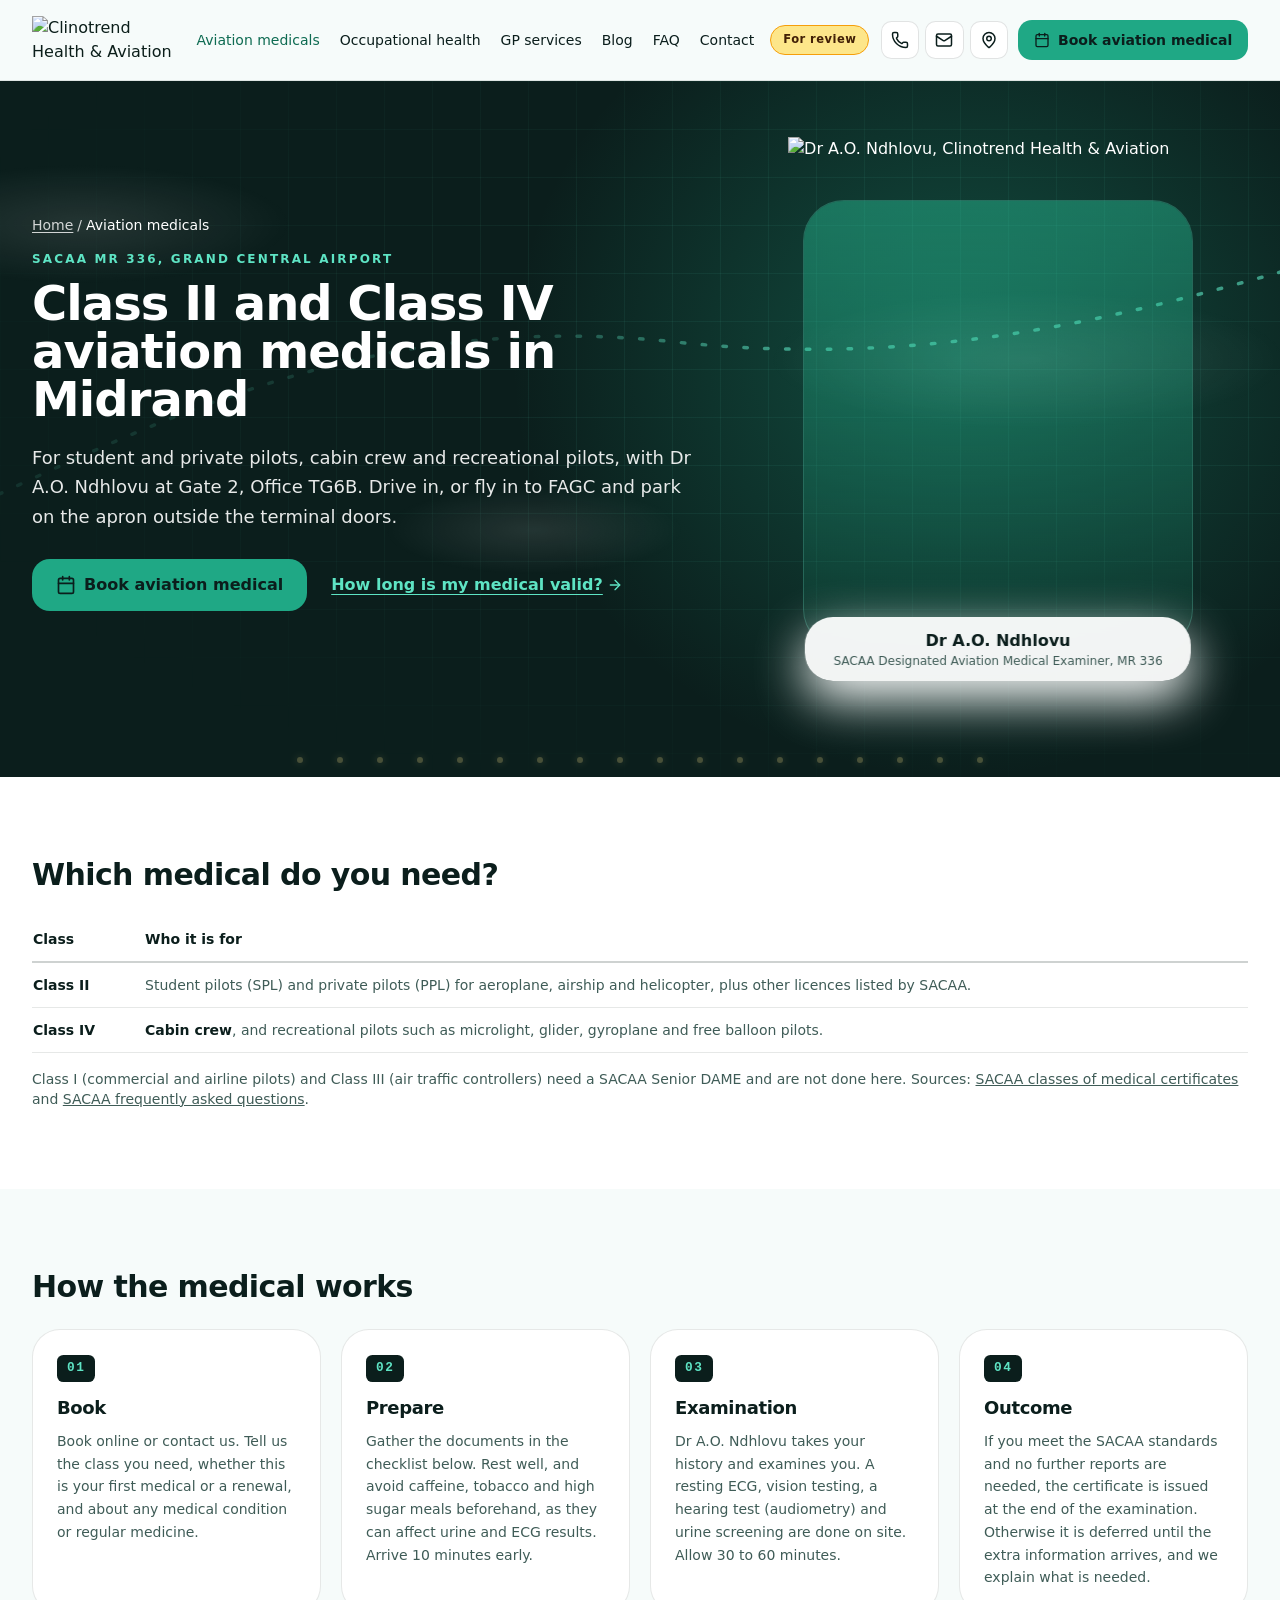
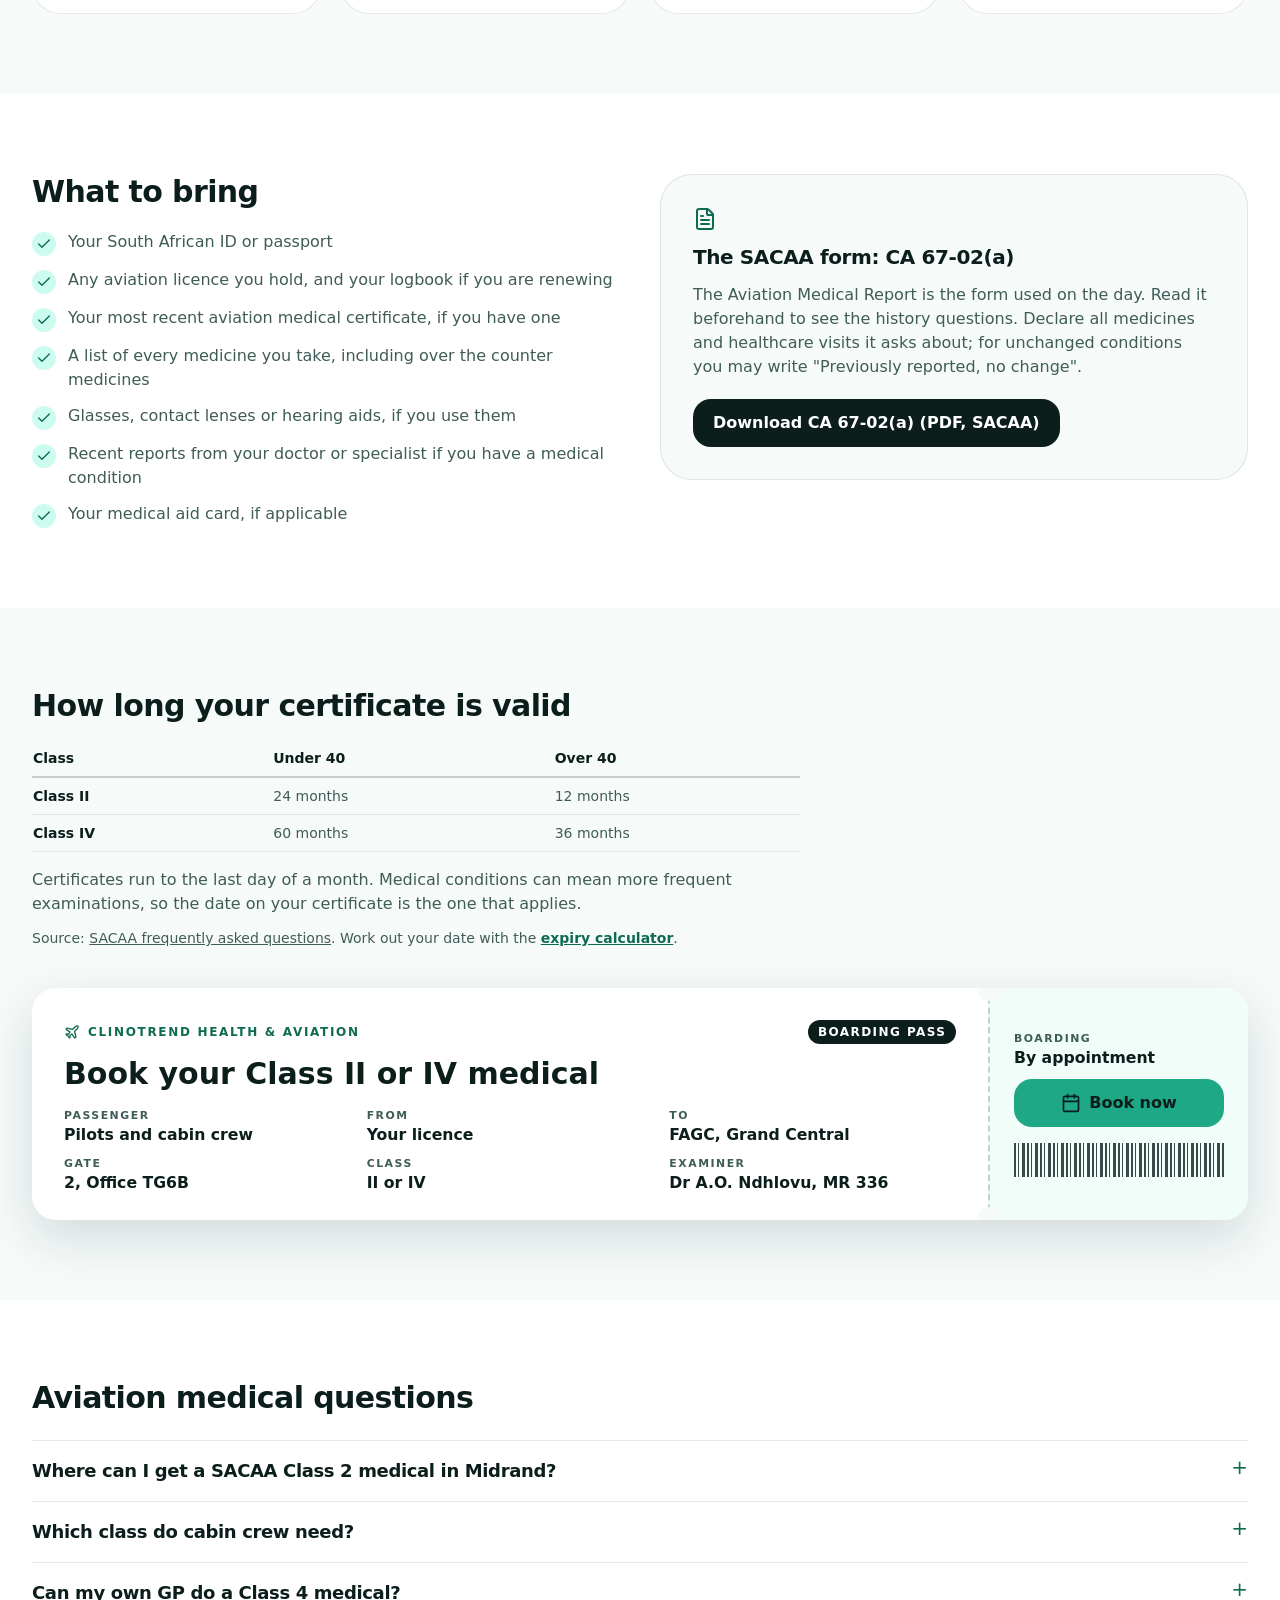
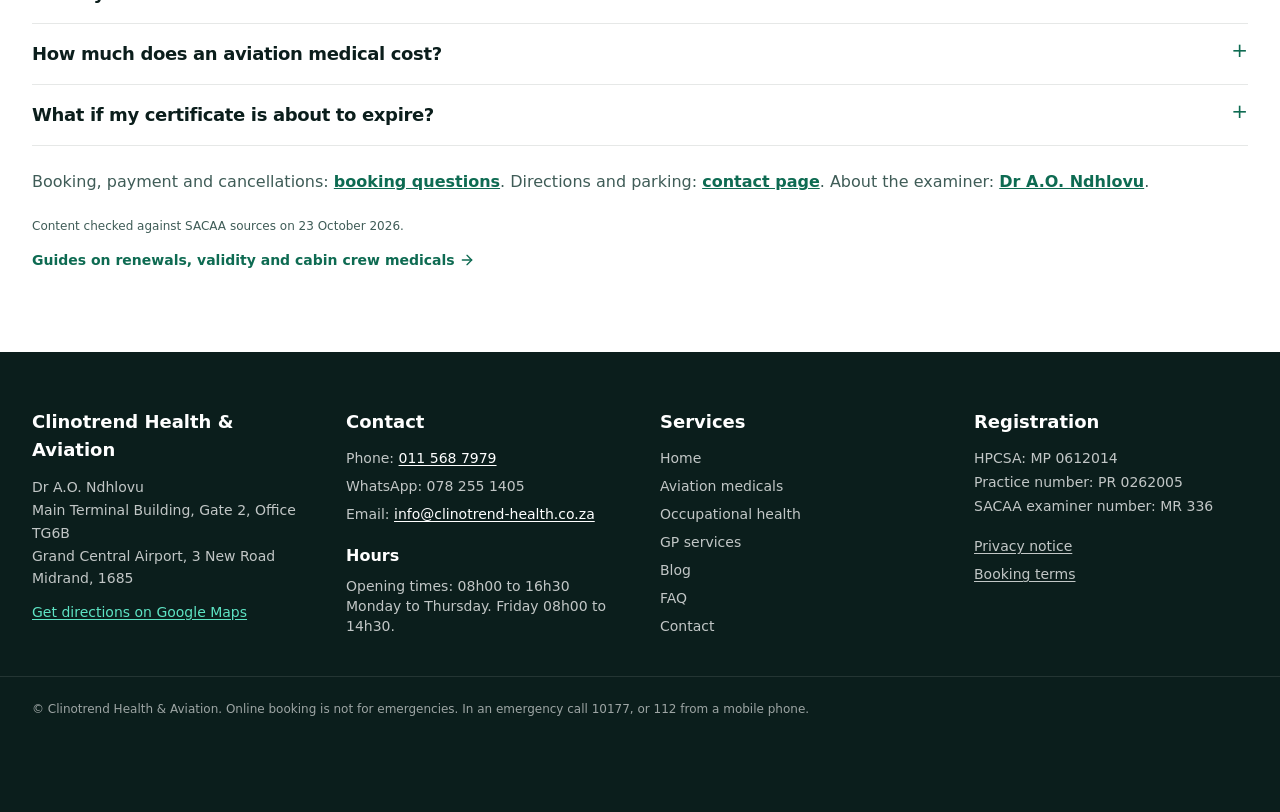
==== commit 5c44cb6d: "Preview: tochat.be WhatsApp widget only, built-in widget and wa.me links removed" ====
--- a/aviation-medicals/index.html
+++ b/aviation-medicals/index.html
@@ -24,7 +24,7 @@
     <link rel="preload" href="/clinotrend-preview/assets/inter-latin-400-normal-C38fXH4l.woff2" as="font" type="font/woff2" crossorigin>
     <link rel="preload" href="/clinotrend-preview/assets/montserrat-latin-700-normal-BdjcYUrC.woff2" as="font" type="font/woff2" crossorigin>
     <link rel="preload" as="image" type="image/webp" imagesrcset="/clinotrend-preview/images/dr-ndhlovu-cutout-360.webp 360w, /clinotrend-preview/images/dr-ndhlovu-cutout-520.webp 520w, /clinotrend-preview/images/dr-ndhlovu-cutout-720.webp 720w" imagesizes="(min-width: 1024px) 420px, (min-width: 640px) 380px, 300px" fetchpriority="high">
-    <script type="application/ld+json">{"@context":"https://schema.org","@graph":[{"@type":"MedicalClinic","@id":"https://clinotrend-health.co.za/#clinic","name":"Clinotrend Health & Aviation","alternateName":["ClinoTrend Health & Aviation","Dr A.O. Ndhlovu, Clinotrend Health & Aviation"],"url":"https://clinotrend-health.co.za/","logo":"https://clinotrend-health.co.za/logo-square-512.png","image":["https://clinotrend-health.co.za/images/og-image.png","https://clinotrend-health.co.za/images/team_portrait.jpg"],"description":"Aviation medicals (SACAA Class II and Class IV), occupational health and GP care with Dr A.O. Ndhlovu at Grand Central Airport, Midrand.","telephone":"+27 11 568 7979","email":"info@clinotrend-health.co.za","address":{"@type":"PostalAddress","streetAddress":"Grand Central Airport, 3 New Road, Main Terminal Building, Gate 2, Office TG6B","addressLocality":"Midrand","addressRegion":"Gauteng","postalCode":"1685","addressCountry":"ZA"},"geo":{"@type":"GeoCoordinates","latitude":-25.98926,"longitude":28.140795},"hasMap":"https://www.google.com/maps/search/?api=1&query=-25.98926%2C28.140795","openingHoursSpecification":[{"@type":"OpeningHoursSpecification","dayOfWeek":["Monday","Tuesday","Wednesday","Thursday"],"opens":"08:00","closes":"16:30"},{"@type":"OpeningHoursSpecification","dayOfWeek":["Friday"],"opens":"08:00","closes":"14:30"}],"areaServed":[{"@type":"AdministrativeArea","name":"Gauteng"},{"@type":"City","name":"Midrand"},{"@type":"City","name":"Johannesburg"},{"@type":"City","name":"Pretoria"},{"@type":"City","name":"Centurion"},{"@type":"City","name":"Randburg"},{"@type":"City","name":"Kempton Park"},{"@type":"City","name":"Germiston"}],"medicalSpecialty":["Occupational","PrimaryCare"],"currenciesAccepted":"ZAR","contactPoint":[{"@type":"ContactPoint","contactType":"reception","telephone":"+27 11 568 7979","email":"info@clinotrend-health.co.za","areaServed":"ZA","availableLanguage":"en"},{"@type":"ContactPoint","contactType":"WhatsApp","telephone":"+27 78 255 1405","url":"https://wa.me/27782551405","areaServed":"ZA","availableLanguage":"en"}],"availableService":[{"@type":"MedicalTest","name":"SACAA Class II aviation medical examination","url":"https://clinotrend-health.co.za/aviation-medicals/"},{"@type":"MedicalTest","name":"SACAA Class IV aviation medical examination","url":"https://clinotrend-health.co.za/aviation-medicals/"},{"@type":"MedicalProcedure","name":"Occupational health medicals (pre-employment, periodic, exit and PrDP)","url":"https://clinotrend-health.co.za/occupational-health/"},{"@type":"MedicalProcedure","name":"General practice (GP) consultation","url":"https://clinotrend-health.co.za/gp-services/"}],"employee":{"@id":"https://clinotrend-health.co.za/#physician"},"potentialAction":{"@type":"ReserveAction","target":{"@type":"EntryPoint","urlTemplate":"https://clinotrend-health.co.za/contact/","actionPlatform":["https://schema.org/DesktopWebPlatform","https://schema.org/MobileWebPlatform"]},"result":{"@type":"Reservation","name":"Appointment request"}}},{"@type":"Physician","@id":"https://clinotrend-health.co.za/#physician","name":"Dr A.O. Ndhlovu","url":"https://clinotrend-health.co.za/aviation-medicals/","image":"https://clinotrend-health.co.za/images/team_portrait.jpg","jobTitle":"SACAA Regular Designated Aviation Medical Examiner and occupational medicine practitioner","telephone":"+27 11 568 7979","address":{"@type":"PostalAddress","streetAddress":"Grand Central Airport, 3 New Road, Main Terminal Building, Gate 2, Office TG6B","addressLocality":"Midrand","addressRegion":"Gauteng","postalCode":"1685","addressCountry":"ZA"},"medicalSpecialty":["Occupational","PrimaryCare"],"hasCredential":[{"@type":"EducationalOccupationalCredential","name":"MBChB (UCT)"},{"@type":"EducationalOccupationalCredential","name":"DOHM (UP)"},{"@type":"EducationalOccupationalCredential","name":"Cert. Avmed (SMU)"},{"@type":"EducationalOccupationalCredential","name":"SACAA Regular Designated Aviation Medical Examiner, MR 336","recognizedBy":{"@type":"GovernmentOrganization","name":"South African Civil Aviation Authority","url":"https://www.caa.co.za/"}}],"worksFor":{"@id":"https://clinotrend-health.co.za/#clinic"}},{"@type":"WebSite","@id":"https://clinotrend-health.co.za/#website","url":"https://clinotrend-health.co.za/","name":"Clinotrend Health & Aviation","publisher":{"@id":"https://clinotrend-health.co.za/#clinic"},"inLanguage":"en-ZA"},{"@type":"WebPage","@id":"https://clinotrend-health.co.za/aviation-medicals/#webpage","url":"https://clinotrend-health.co.za/aviation-medicals/","name":"Class II and Class IV aviation medicals in Midrand","description":"SACAA Class II and IV aviation medicals at Grand Central Airport.","isPartOf":{"@id":"https://clinotrend-health.co.za/#website"},"about":{"@id":"https://clinotrend-health.co.za/#clinic"},"inLanguage":"en-ZA","breadcrumb":{"@id":"https://clinotrend-health.co.za/aviation-medicals/#breadcrumb"}},{"@type":"BreadcrumbList","@id":"https://clinotrend-health.co.za/aviation-medicals/#breadcrumb","itemListElement":[{"@type":"ListItem","position":1,"name":"Home","item":"https://clinotrend-health.co.za/"},{"@type":"ListItem","position":2,"name":"Aviation medicals","item":"https://clinotrend-health.co.za/aviation-medicals/"}]},{"@type":"FAQPage","@id":"https://clinotrend-health.co.za/aviation-medicals/#faq","mainEntity":[{"@type":"Question","name":"Where can I get a SACAA Class 2 medical in Midrand?","acceptedAnswer":{"@type":"Answer","text":"At Clinotrend Health & Aviation, Main Terminal Building, Gate 2, Office TG6B, Grand Central Airport, 3 New Road, Midrand, 1685, with Dr A.O. Ndhlovu, a SACAA Regular Designated Aviation Medical Examiner (MR 336) who does Class II and Class IV medicals."}},{"@type":"Question","name":"Which class do cabin crew need?","acceptedAnswer":{"@type":"Answer","text":"Class 4. SACAA's frequently asked questions state that cabin crew have required a Class 4 medical since the regulation was promulgated in May 2019. Some SACAA pages still list cabin crew under Class II, so tell us you are cabin crew when you book."}},{"@type":"Question","name":"Can my own GP do a Class 4 medical?","acceptedAnswer":{"@type":"Answer","text":"SACAA allows a Class 4 applicant to be examined by a general practitioner, provided the examination follows Part 67 and the results are sent on the prescribed form for verification. Class 1, 2 and 3 applicants must see a designated aviation medical examiner."}},{"@type":"Question","name":"How much does an aviation medical cost?","acceptedAnswer":{"@type":"Answer","text":"Fees are not published on the website. We tell you the fee when you book. It depends on the class, on whether it is a first medical or a renewal, and on any extra tests or reports."}},{"@type":"Question","name":"What if my certificate is about to expire?","acceptedAnswer":{"@type":"Answer","text":"Book your renewal a few weeks before the expiry date. If you need an extension, SACAA procedure AM007 says you must contact the SACAA medical department before the certificate expires."}}]}]}</script>
+    <script type="application/ld+json">{"@context":"https://schema.org","@graph":[{"@type":"MedicalClinic","@id":"https://clinotrend-health.co.za/#clinic","name":"Clinotrend Health & Aviation","alternateName":["ClinoTrend Health & Aviation","Dr A.O. Ndhlovu, Clinotrend Health & Aviation"],"url":"https://clinotrend-health.co.za/","logo":"https://clinotrend-health.co.za/logo-square-512.png","image":["https://clinotrend-health.co.za/images/og-image.png","https://clinotrend-health.co.za/images/team_portrait.jpg"],"description":"Aviation medicals (SACAA Class II and Class IV), occupational health and GP care with Dr A.O. Ndhlovu at Grand Central Airport, Midrand.","telephone":"+27 11 568 7979","email":"info@clinotrend-health.co.za","address":{"@type":"PostalAddress","streetAddress":"Grand Central Airport, 3 New Road, Main Terminal Building, Gate 2, Office TG6B","addressLocality":"Midrand","addressRegion":"Gauteng","postalCode":"1685","addressCountry":"ZA"},"geo":{"@type":"GeoCoordinates","latitude":-25.98926,"longitude":28.140795},"hasMap":"https://www.google.com/maps/search/?api=1&query=-25.98926%2C28.140795","openingHoursSpecification":[{"@type":"OpeningHoursSpecification","dayOfWeek":["Monday","Tuesday","Wednesday","Thursday"],"opens":"08:00","closes":"16:30"},{"@type":"OpeningHoursSpecification","dayOfWeek":["Friday"],"opens":"08:00","closes":"14:30"}],"areaServed":[{"@type":"AdministrativeArea","name":"Gauteng"},{"@type":"City","name":"Midrand"},{"@type":"City","name":"Johannesburg"},{"@type":"City","name":"Pretoria"},{"@type":"City","name":"Centurion"},{"@type":"City","name":"Randburg"},{"@type":"City","name":"Kempton Park"},{"@type":"City","name":"Germiston"}],"medicalSpecialty":["Occupational","PrimaryCare"],"currenciesAccepted":"ZAR","contactPoint":[{"@type":"ContactPoint","contactType":"reception","telephone":"+27 11 568 7979","email":"info@clinotrend-health.co.za","areaServed":"ZA","availableLanguage":"en"},{"@type":"ContactPoint","contactType":"WhatsApp","telephone":"+27 78 255 1405","areaServed":"ZA","availableLanguage":"en"}],"availableService":[{"@type":"MedicalTest","name":"SACAA Class II aviation medical examination","url":"https://clinotrend-health.co.za/aviation-medicals/"},{"@type":"MedicalTest","name":"SACAA Class IV aviation medical examination","url":"https://clinotrend-health.co.za/aviation-medicals/"},{"@type":"MedicalProcedure","name":"Occupational health medicals (pre-employment, periodic, exit and PrDP)","url":"https://clinotrend-health.co.za/occupational-health/"},{"@type":"MedicalProcedure","name":"General practice (GP) consultation","url":"https://clinotrend-health.co.za/gp-services/"}],"employee":{"@id":"https://clinotrend-health.co.za/#physician"},"potentialAction":{"@type":"ReserveAction","target":{"@type":"EntryPoint","urlTemplate":"https://clinotrend-health.co.za/contact/","actionPlatform":["https://schema.org/DesktopWebPlatform","https://schema.org/MobileWebPlatform"]},"result":{"@type":"Reservation","name":"Appointment request"}}},{"@type":"Physician","@id":"https://clinotrend-health.co.za/#physician","name":"Dr A.O. Ndhlovu","url":"https://clinotrend-health.co.za/aviation-medicals/","image":"https://clinotrend-health.co.za/images/team_portrait.jpg","jobTitle":"SACAA Regular Designated Aviation Medical Examiner and occupational medicine practitioner","telephone":"+27 11 568 7979","address":{"@type":"PostalAddress","streetAddress":"Grand Central Airport, 3 New Road, Main Terminal Building, Gate 2, Office TG6B","addressLocality":"Midrand","addressRegion":"Gauteng","postalCode":"1685","addressCountry":"ZA"},"medicalSpecialty":["Occupational","PrimaryCare"],"hasCredential":[{"@type":"EducationalOccupationalCredential","name":"MBChB (UCT)"},{"@type":"EducationalOccupationalCredential","name":"DOHM (UP)"},{"@type":"EducationalOccupationalCredential","name":"Cert. Avmed (SMU)"},{"@type":"EducationalOccupationalCredential","name":"SACAA Regular Designated Aviation Medical Examiner, MR 336","recognizedBy":{"@type":"GovernmentOrganization","name":"South African Civil Aviation Authority","url":"https://www.caa.co.za/"}}],"worksFor":{"@id":"https://clinotrend-health.co.za/#clinic"}},{"@type":"WebSite","@id":"https://clinotrend-health.co.za/#website","url":"https://clinotrend-health.co.za/","name":"Clinotrend Health & Aviation","publisher":{"@id":"https://clinotrend-health.co.za/#clinic"},"inLanguage":"en-ZA"},{"@type":"WebPage","@id":"https://clinotrend-health.co.za/aviation-medicals/#webpage","url":"https://clinotrend-health.co.za/aviation-medicals/","name":"Class II and Class IV aviation medicals in Midrand","description":"SACAA Class II and IV aviation medicals at Grand Central Airport.","isPartOf":{"@id":"https://clinotrend-health.co.za/#website"},"about":{"@id":"https://clinotrend-health.co.za/#clinic"},"inLanguage":"en-ZA","breadcrumb":{"@id":"https://clinotrend-health.co.za/aviation-medicals/#breadcrumb"}},{"@type":"BreadcrumbList","@id":"https://clinotrend-health.co.za/aviation-medicals/#breadcrumb","itemListElement":[{"@type":"ListItem","position":1,"name":"Home","item":"https://clinotrend-health.co.za/"},{"@type":"ListItem","position":2,"name":"Aviation medicals","item":"https://clinotrend-health.co.za/aviation-medicals/"}]},{"@type":"FAQPage","@id":"https://clinotrend-health.co.za/aviation-medicals/#faq","mainEntity":[{"@type":"Question","name":"Where can I get a SACAA Class 2 medical in Midrand?","acceptedAnswer":{"@type":"Answer","text":"At Clinotrend Health & Aviation, Main Terminal Building, Gate 2, Office TG6B, Grand Central Airport, 3 New Road, Midrand, 1685, with Dr A.O. Ndhlovu, a SACAA Regular Designated Aviation Medical Examiner (MR 336) who does Class II and Class IV medicals."}},{"@type":"Question","name":"Which class do cabin crew need?","acceptedAnswer":{"@type":"Answer","text":"Class 4. SACAA's frequently asked questions state that cabin crew have required a Class 4 medical since the regulation was promulgated in May 2019. Some SACAA pages still list cabin crew under Class II, so tell us you are cabin crew when you book."}},{"@type":"Question","name":"Can my own GP do a Class 4 medical?","acceptedAnswer":{"@type":"Answer","text":"SACAA allows a Class 4 applicant to be examined by a general practitioner, provided the examination follows Part 67 and the results are sent on the prescribed form for verification. Class 1, 2 and 3 applicants must see a designated aviation medical examiner."}},{"@type":"Question","name":"How much does an aviation medical cost?","acceptedAnswer":{"@type":"Answer","text":"Fees are not published on the website. We tell you the fee when you book. It depends on the class, on whether it is a first medical or a renewal, and on any extra tests or reports."}},{"@type":"Question","name":"What if my certificate is about to expire?","acceptedAnswer":{"@type":"Answer","text":"Book your renewal a few weeks before the expiry date. If you need an extension, SACAA procedure AM007 says you must contact the SACAA medical department before the certificate expires."}}]}]}</script>
     <meta name="google-site-verification" content="c-Cod2nh8BzhtL2Z1EwPkJ7djA6cgbb-r3TllKKEWe8">
     <meta name="theme-color" content="#0B1E1C">
     <meta name="geo.region" content="ZA-GP">
@@ -36,11 +36,11 @@
     <link rel="apple-touch-icon" sizes="180x180" href="/clinotrend-preview/apple-touch-icon.png">
     <link rel="manifest" href="/clinotrend-preview/manifest.json">
     <!-- Preview build: Google Analytics removed -->
-    <script type="module" crossorigin src="/clinotrend-preview/assets/index-DMI6llqW.js"></script>
-    <style>@font-face{font-family:Inter;font-style:normal;font-display:swap;font-weight:300;src:url(/clinotrend-preview/assets/inter-latin-300-normal-BVlfKGgI.woff2) format("woff2"),url(/clinotrend-preview/assets/inter-latin-300-normal-i8F0SvXL.woff) format("woff")}@font-face{font-family:Inter;font-style:normal;font-display:swap;font-weight:400;src:url(/clinotrend-preview/assets/inter-latin-400-normal-C38fXH4l.woff2) format("woff2"),url(/clinotrend-preview/assets/inter-latin-400-normal-CyCys3Eg.woff) format("woff")}@font-face{font-family:Inter;font-style:normal;font-display:swap;font-weight:500;src:url(/clinotrend-preview/assets/inter-latin-500-normal-Cerq10X2.woff2) format("woff2"),url(/clinotrend-preview/assets/inter-latin-500-normal-BL9OpVg8.woff) format("woff")}@font-face{font-family:Inter;font-style:normal;font-display:swap;font-weight:600;src:url(/clinotrend-preview/assets/inter-latin-600-normal-LgqL8muc.woff2) format("woff2"),url(/clinotrend-preview/assets/inter-latin-600-normal-CiBQ2DWP.woff) format("woff")}@font-face{font-family:Inter;font-style:normal;font-display:swap;font-weight:700;src:url(/clinotrend-preview/assets/inter-latin-700-normal-Yt3aPRUw.woff2) format("woff2"),url(/clinotrend-preview/assets/inter-latin-700-normal-BLAVimhd.woff) format("woff")}@font-face{font-family:Montserrat;font-style:normal;font-display:swap;font-weight:600;src:url(/clinotrend-preview/assets/montserrat-latin-600-normal-UVxSCcoG.woff2) format("woff2"),url(/clinotrend-preview/assets/montserrat-latin-600-normal-CdhFl4lI.woff) format("woff")}@font-face{font-family:Montserrat;font-style:normal;font-display:swap;font-weight:700;src:url(/clinotrend-preview/assets/montserrat-latin-700-normal-BdjcYUrC.woff2) format("woff2"),url(/clinotrend-preview/assets/montserrat-latin-700-normal-BWkrl476.woff) format("woff")}@font-face{font-family:Montserrat;font-style:normal;font-display:swap;font-weight:800;src:url(/clinotrend-preview/assets/montserrat-latin-800-normal-axpkC1rd.woff2) format("woff2"),url(/clinotrend-preview/assets/montserrat-latin-800-normal-C3dfDxXV.woff) format("woff")}*,:before,:after{--tw-border-spacing-x:0;--tw-border-spacing-y:0;--tw-translate-x:0;--tw-translate-y:0;--tw-rotate:0;--tw-skew-x:0;--tw-skew-y:0;--tw-scale-x:1;--tw-scale-y:1;--tw-pan-x: ;--tw-pan-y: ;--tw-pinch-zoom: ;--tw-scroll-snap-strictness:proximity;--tw-gradient-from-position: ;--tw-gradient-via-position: ;--tw-gradient-to-position: ;--tw-ordinal: ;--tw-slashed-zero: ;--tw-numeric-figure: ;--tw-numeric-spacing: ;--tw-numeric-fraction: ;--tw-ring-inset: ;--tw-ring-offset-width:0px;--tw-ring-offset-color:#fff;--tw-ring-color:rgb(59 130 246 / .5);--tw-ring-offset-shadow:0 0 #0000;--tw-ring-shadow:0 0 #0000;--tw-shadow:0 0 #0000;--tw-shadow-colored:0 0 #0000;--tw-blur: ;--tw-brightness: ;--tw-contrast: ;--tw-grayscale: ;--tw-hue-rotate: ;--tw-invert: ;--tw-saturate: ;--tw-sepia: ;--tw-drop-shadow: ;--tw-backdrop-blur: ;--tw-backdrop-brightness: ;--tw-backdrop-contrast: ;--tw-backdrop-grayscale: ;--tw-backdrop-hue-rotate: ;--tw-backdrop-invert: ;--tw-backdrop-opacity: ;--tw-backdrop-saturate: ;--tw-backdrop-sepia: ;--tw-contain-size: ;--tw-contain-layout: ;--tw-contain-paint: ;--tw-contain-style: }*,:before,:after{box-sizing:border-box;border-width:0;border-style:solid;border-color:#e5e7eb}:before,:after{--tw-content:""}html{line-height:1.5;-webkit-text-size-adjust:100%;-moz-tab-size:4;-o-tab-size:4;tab-size:4;font-family:Inter,system-ui,sans-serif;font-feature-settings:normal;font-variation-settings:normal;-webkit-tap-highlight-color:transparent}body{margin:0;line-height:inherit}h1,h2,h3{font-size:inherit;font-weight:inherit}a{color:inherit;text-decoration:inherit}strong{font-weight:bolder}table{text-indent:0;border-color:inherit;border-collapse:collapse}button{font-family:inherit;font-feature-settings:inherit;font-variation-settings:inherit;font-size:100%;font-weight:inherit;line-height:inherit;letter-spacing:inherit;color:inherit;margin:0;padding:0}button{text-transform:none}button{-webkit-appearance:button;background-color:transparent;background-image:none}summary{display:list-item}dl,dd,h1,h2,h3,figure,p{margin:0}ol,ul{list-style:none;margin:0;padding:0}button{cursor:pointer}img,svg{display:block;vertical-align:middle}img{max-width:100%;height:auto}[hidden]:where(:not([hidden=until-found])){display:none}:root{--background:165 33% 97%;--foreground:168 47% 8%;--card:0 0% 100%;--card-foreground:168 47% 8%;--popover:0 0% 100%;--popover-foreground:168 47% 8%;--primary:161 65% 50%;--primary-foreground:168 47% 8%;--secondary:168 20% 30%;--secondary-foreground:0 0% 100%;--muted:165 20% 94%;--muted-foreground:168 20% 35%;--accent:161 65% 50%;--accent-foreground:168 47% 8%;--destructive:0 84.2% 60.2%;--destructive-foreground:0 0% 98%;--border:168 20% 85%;--input:168 20% 90%;--ring:161 65% 50%;--radius:.875rem}*{border-color:hsl(var(--border))}html{scroll-behavior:smooth}body{background-color:hsl(var(--background));color:hsl(var(--foreground));-webkit-font-smoothing:antialiased;-moz-osx-font-smoothing:grayscale;font-family:Inter,system-ui,-apple-system,Segoe UI,Roboto,sans-serif}h1,h2,h3{font-family:Montserrat,sans-serif;letter-spacing:-.02em;line-height:1.05}.hdr-icon{position:relative;display:inline-flex;align-items:center;justify-content:center;width:2.4rem;height:2.4rem;border-radius:.65rem;color:#0b1e1c;border:1px solid rgba(11,30,28,.12);background:#fff;transition:background-color .15s,border-color .15s,color .15s;flex-shrink:0}.hdr-icon:hover{background:#e6fbf5;border-color:#1fa885;color:#0b5b49}.hdr-icon:focus-visible{outline:3px solid #1FA885;outline-offset:2px}.hdr-icon[data-tip]:after{content:attr(data-tip);display:none;position:absolute;top:calc(100% + 8px);right:0;z-index:70;white-space:nowrap;background:#0b1e1c;color:#fff;font:600 .75rem/1.2 Inter,system-ui,sans-serif;padding:.45rem .6rem;border-radius:.45rem;box-shadow:0 8px 20px #0b1e1c33;pointer-events:none}.hdr-icon[data-tip]:hover:after,.hdr-icon[data-tip]:focus-visible:after{display:block}@media(max-width:359px){.hdr-icon{width:2.15rem;height:2.15rem}}.sr-only{position:absolute;width:1px;height:1px;padding:0;margin:-1px;overflow:hidden;clip:rect(0,0,0,0);white-space:nowrap;border-width:0}.absolute{position:absolute}.relative{position:relative}.sticky{position:sticky}.inset-x-4{left:1rem;right:1rem}.bottom-10{bottom:2.5rem}.bottom-2{bottom:.5rem}.left-1\/2{left:50%}.top-0{top:0}.top-16{top:4rem}.z-50{z-index:50}.z-\[1\]{z-index:1}.mx-auto{margin-left:auto;margin-right:auto}.-mr-2{margin-right:-.5rem}.mb-2{margin-bottom:.5rem}.mb-3{margin-bottom:.75rem}.mb-4{margin-bottom:1rem}.mb-5{margin-bottom:1.25rem}.mb-6{margin-bottom:1.5rem}.mb-7{margin-bottom:1.75rem}.ml-1{margin-left:.25rem}.mt-0\.5{margin-top:.125rem}.mt-10{margin-top:2.5rem}.mt-3{margin-top:.75rem}.mt-4{margin-top:1rem}.mt-5{margin-top:1.25rem}.mt-6{margin-top:1.5rem}.block{display:block}.inline-block{display:inline-block}.flex{display:flex}.inline-flex{display:inline-flex}.grid{display:grid}.hidden{display:none}.h-16{height:4rem}.h-4{height:1rem}.h-5{height:1.25rem}.h-6{height:1.5rem}.h-8{height:2rem}.h-\[18px\]{height:18px}.h-auto{height:auto}.min-h-screen{min-height:100vh}.w-28{width:7rem}.w-4{width:1rem}.w-5{width:1.25rem}.w-6{width:1.5rem}.w-\[18px\]{width:18px}.w-\[300px\]{width:300px}.w-\[92\%\]{width:92%}.w-auto{width:auto}.w-full{width:100%}.min-w-\[360px\]{min-width:360px}.min-w-\[480px\]{min-width:480px}.max-w-3xl{max-width:48rem}.max-w-7xl{max-width:80rem}.flex-1{flex:1 1 0%}.shrink-0{flex-shrink:0}.border-collapse{border-collapse:collapse}.-translate-x-1\/2{--tw-translate-x:-50%;transform:translate(var(--tw-translate-x),var(--tw-translate-y)) rotate(var(--tw-rotate)) skew(var(--tw-skew-x)) skewY(var(--tw-skew-y)) scaleX(var(--tw-scale-x)) scaleY(var(--tw-scale-y))}.-rotate-45{--tw-rotate:-45deg;transform:translate(var(--tw-translate-x),var(--tw-translate-y)) rotate(var(--tw-rotate)) skew(var(--tw-skew-x)) skewY(var(--tw-skew-y)) scaleX(var(--tw-scale-x)) scaleY(var(--tw-scale-y))}.cursor-pointer{cursor:pointer}.list-none{list-style-type:none}.grid-cols-2{grid-template-columns:repeat(2,minmax(0,1fr))}.flex-col{flex-direction:column}.flex-wrap{flex-wrap:wrap}.items-start{align-items:flex-start}.items-center{align-items:center}.justify-center{justify-content:center}.justify-between{justify-content:space-between}.gap-1{gap:.25rem}.gap-10{gap:2.5rem}.gap-2{gap:.5rem}.gap-3{gap:.75rem}.gap-4{gap:1rem}.gap-5{gap:1.25rem}.gap-x-4{-moz-column-gap:1rem;column-gap:1rem}.gap-x-6{-moz-column-gap:1.5rem;column-gap:1.5rem}.gap-y-3{row-gap:.75rem}.space-y-1>:not([hidden])~:not([hidden]){--tw-space-y-reverse:0;margin-top:calc(.25rem * calc(1 - var(--tw-space-y-reverse)));margin-bottom:calc(.25rem * var(--tw-space-y-reverse))}.space-y-2>:not([hidden])~:not([hidden]){--tw-space-y-reverse:0;margin-top:calc(.5rem * calc(1 - var(--tw-space-y-reverse)));margin-bottom:calc(.5rem * var(--tw-space-y-reverse))}.space-y-3>:not([hidden])~:not([hidden]){--tw-space-y-reverse:0;margin-top:calc(.75rem * calc(1 - var(--tw-space-y-reverse)));margin-bottom:calc(.75rem * var(--tw-space-y-reverse))}.divide-y>:not([hidden])~:not([hidden]){--tw-divide-y-reverse:0;border-top-width:calc(1px * calc(1 - var(--tw-divide-y-reverse)));border-bottom-width:calc(1px * var(--tw-divide-y-reverse))}.divide-forest\/10>:not([hidden])~:not([hidden]){border-color:#0b1e1c1a}.self-start{align-self:flex-start}.overflow-hidden{overflow:hidden}.overflow-x-auto{overflow-x:auto}.whitespace-nowrap{white-space:nowrap}.break-all{word-break:break-all}.rounded-2xl{border-radius:1.75rem}.rounded-3xl{border-radius:2rem}.rounded-\[2\.5rem\]{border-radius:2.5rem}.rounded-full{border-radius:9999px}.rounded-lg{border-radius:var(--radius)}.rounded-xl{border-radius:calc(var(--radius) + 4px)}.border{border-width:1px}.border-2{border-width:2px}.border-y{border-top-width:1px;border-bottom-width:1px}.border-b{border-bottom-width:1px}.border-b-2{border-bottom-width:2px}.border-t{border-top-width:1px}.border-forest\/10{border-color:#0b1e1c1a}.border-forest\/20{border-color:#0b1e1c33}.border-white\/10{border-color:#ffffff1a}.bg-clinic-white{--tw-bg-opacity:1;background-color:rgb(246 251 250 / var(--tw-bg-opacity, 1))}.bg-clinic-white\/95{background-color:#f6fbfaf2}.bg-forest{--tw-bg-opacity:1;background-color:rgb(11 30 28 / var(--tw-bg-opacity, 1))}.bg-mint-100{--tw-bg-opacity:1;background-color:rgb(204 251 239 / var(--tw-bg-opacity, 1))}.bg-mint-500{--tw-bg-opacity:1;background-color:rgb(31 168 133 / var(--tw-bg-opacity, 1))}.bg-white{--tw-bg-opacity:1;background-color:rgb(255 255 255 / var(--tw-bg-opacity, 1))}.bg-white\/95{background-color:#fffffff2}.bg-gradient-to-b{background-image:linear-gradient(to bottom,var(--tw-gradient-stops))}.from-mint-400\/40{--tw-gradient-from:rgb(45 212 166 / .4) var(--tw-gradient-from-position);--tw-gradient-to:rgb(45 212 166 / 0) var(--tw-gradient-to-position);--tw-gradient-stops:var(--tw-gradient-from), var(--tw-gradient-to)}.to-mint-600\/10{--tw-gradient-to:rgb(21 135 102 / .1) var(--tw-gradient-to-position)}.p-2{padding:.5rem}.p-6{padding:1.5rem}.px-3{padding-left:.75rem;padding-right:.75rem}.px-4{padding-left:1rem;padding-right:1rem}.px-5{padding-left:1.25rem;padding-right:1.25rem}.px-6{padding-left:1.5rem;padding-right:1.5rem}.py-14{padding-top:3.5rem;padding-bottom:3.5rem}.py-2{padding-top:.5rem;padding-bottom:.5rem}.py-2\.5{padding-top:.625rem;padding-bottom:.625rem}.py-3{padding-top:.75rem;padding-bottom:.75rem}.py-3\.5{padding-top:.875rem;padding-bottom:.875rem}.py-4{padding-top:1rem;padding-bottom:1rem}.pb-16{padding-bottom:4rem}.pb-24{padding-bottom:6rem}.pb-6{padding-bottom:1.5rem}.pr-3{padding-right:.75rem}.pr-4{padding-right:1rem}.pt-10{padding-top:2.5rem}.pt-14{padding-top:3.5rem}.pt-3{padding-top:.75rem}.pt-6{padding-top:1.5rem}.text-left{text-align:left}.text-center{text-align:center}.font-display{font-family:Montserrat,system-ui,sans-serif}.text-2xl{font-size:1.5rem;line-height:2rem}.text-3xl{font-size:1.875rem;line-height:2.25rem}.text-base{font-size:1rem;line-height:1.5rem}.text-lg{font-size:1.125rem;line-height:1.75rem}.text-sm{font-size:.875rem;line-height:1.25rem}.text-xl{font-size:1.25rem;line-height:1.75rem}.text-xs{font-size:.75rem;line-height:1rem}.font-bold{font-weight:700}.font-medium{font-weight:500}.font-semibold{font-weight:600}.uppercase{text-transform:uppercase}.leading-none{line-height:1}.leading-relaxed{line-height:1.625}.leading-snug{line-height:1.375}.leading-tight{line-height:1.25}.tracking-\[0\.18em\]{letter-spacing:.18em}.text-amber-800{--tw-text-opacity:1;color:rgb(146 64 14 / var(--tw-text-opacity, 1))}.text-forest{--tw-text-opacity:1;color:rgb(11 30 28 / var(--tw-text-opacity, 1))}.text-forest-light{--tw-text-opacity:1;color:rgb(63 92 87 / var(--tw-text-opacity, 1))}.text-mint-300{--tw-text-opacity:1;color:rgb(94 228 196 / var(--tw-text-opacity, 1))}.text-mint-700{--tw-text-opacity:1;color:rgb(14 107 82 / var(--tw-text-opacity, 1))}.text-white{--tw-text-opacity:1;color:rgb(255 255 255 / var(--tw-text-opacity, 1))}.text-white\/60{color:#fff9}.text-white\/75{color:#ffffffbf}.text-white\/80{color:#fffc}.text-white\/90{color:#ffffffe6}.underline{text-decoration-line:underline}.underline-offset-2{text-underline-offset:2px}.underline-offset-4{text-underline-offset:4px}.shadow-card{--tw-shadow:0 18px 50px rgba(11, 30, 28, .1);--tw-shadow-colored:0 18px 50px var(--tw-shadow-color);box-shadow:var(--tw-ring-offset-shadow, 0 0 #0000),var(--tw-ring-shadow, 0 0 #0000),var(--tw-shadow)}.shadow-card{--tw-shadow-color:hsl(var(--card));--tw-shadow:var(--tw-shadow-colored)}.ring-1{--tw-ring-offset-shadow:var(--tw-ring-inset) 0 0 0 var(--tw-ring-offset-width) var(--tw-ring-offset-color);--tw-ring-shadow:var(--tw-ring-inset) 0 0 0 calc(1px + var(--tw-ring-offset-width)) var(--tw-ring-color);box-shadow:var(--tw-ring-offset-shadow),var(--tw-ring-shadow),var(--tw-shadow, 0 0 #0000)}.ring-mint-300\/30{--tw-ring-color:rgb(94 228 196 / .3)}.backdrop-blur{--tw-backdrop-blur:blur(8px);-webkit-backdrop-filter:var(--tw-backdrop-blur) var(--tw-backdrop-brightness) var(--tw-backdrop-contrast) var(--tw-backdrop-grayscale) var(--tw-backdrop-hue-rotate) var(--tw-backdrop-invert) var(--tw-backdrop-opacity) var(--tw-backdrop-saturate) var(--tw-backdrop-sepia);backdrop-filter:var(--tw-backdrop-blur) var(--tw-backdrop-brightness) var(--tw-backdrop-contrast) var(--tw-backdrop-grayscale) var(--tw-backdrop-hue-rotate) var(--tw-backdrop-invert) var(--tw-backdrop-opacity) var(--tw-backdrop-saturate) var(--tw-backdrop-sepia)}.transition-transform{transition-property:transform;transition-timing-function:cubic-bezier(.4,0,.2,1);transition-duration:.15s}.bg-forest{background-color:#0b1e1c}details>summary::-webkit-details-marker{display:none}.sky{isolation:isolate}.sky-grid{position:absolute;inset:0;z-index:0;pointer-events:none;background-image:linear-gradient(rgba(94,228,196,.07) 1px,transparent 1px),linear-gradient(90deg,rgba(94,228,196,.07) 1px,transparent 1px);background-size:48px 48px;-webkit-mask-image:radial-gradient(ellipse at 70% 40%,#000 30%,transparent 80%);mask-image:radial-gradient(ellipse at 70% 40%,#000 30%,transparent 80%)}.sky-glow{position:absolute;inset:-20% -10% auto auto;width:70%;height:120%;z-index:0;pointer-events:none;background:radial-gradient(closest-side,rgba(31,168,133,.35),transparent)}.cloud{position:absolute;z-index:0;pointer-events:none;border-radius:999px;background:radial-gradient(closest-side,rgba(255,255,255,.1),transparent);will-change:transform;animation:cloud-drift 60s linear infinite}.cloud-a{width:420px;height:120px;top:12%;left:-10%}.cloud-b{width:300px;height:90px;top:58%;left:30%;animation-duration:85s;animation-delay:-30s}.cloud-c{width:520px;height:140px;top:30%;left:60%;animation-duration:110s;animation-delay:-60s}@keyframes cloud-drift{0%{transform:translate(-20vw)}to{transform:translate(60vw)}}.flight-path{position:absolute;inset:0;z-index:0;color:#5ee4c499;pointer-events:none;-webkit-mask-image:linear-gradient(90deg,rgba(0,0,0,.18),rgba(0,0,0,.3) 40%,#000 62%);mask-image:linear-gradient(90deg,#0000002e,#0000004d 40%,#000 62%)}.flight-path svg{position:absolute;inset:0;width:100%;height:100%}.runway{position:absolute;left:0;right:0;bottom:14px;z-index:1;display:flex;justify-content:center;gap:clamp(10px,3vw,34px);pointer-events:none}.runway span{width:6px;height:6px;border-radius:50%;background:#fde68a;opacity:.25;box-shadow:0 0 8px #fde68ae6;animation:rabbit 1.6s linear infinite}@keyframes rabbit{0%,12%{opacity:1}30%,to{opacity:.2}}.boarding-pass{display:grid;grid-template-columns:1fr;background:#fff;border-radius:1.5rem;box-shadow:0 18px 50px #0b1e1c24;overflow:hidden;position:relative}@media(min-width:768px){.boarding-pass{grid-template-columns:1fr 260px}}.bp-main{padding:1.5rem 1.5rem 1.25rem}@media(min-width:768px){.bp-main{padding:2rem 2rem 1.75rem}}.bp-airline{display:flex;flex-wrap:wrap;align-items:center;gap:.5rem;font-size:.75rem;font-weight:700;letter-spacing:.14em;text-transform:uppercase;color:#0e6b52;margin-bottom:.75rem}.bp-tag{margin-left:auto;padding:.2rem .6rem;border-radius:999px;background:#0b1e1c;color:#fff;letter-spacing:.12em}.bp-k{font-size:.68rem;font-weight:700;letter-spacing:.14em;text-transform:uppercase;color:#3f5c57}.bp-v{font-family:Montserrat,system-ui,sans-serif;font-weight:700;color:#0b1e1c;font-size:.98rem;line-height:1.25}.bp-stub{position:relative;padding:1.5rem;background:#f0fdf9;border-top:2px dashed rgba(11,30,28,.2)}@media(min-width:768px){.bp-stub{border-top:0;border-left:2px dashed rgba(11,30,28,.2);display:flex;flex-direction:column;justify-content:center}}.bp-stub:before,.bp-stub:after{content:"";position:absolute;width:26px;height:26px;border-radius:50%;background:var(--bp-notch, #F6FBFA)}.bp-stub:before{left:-13px;top:-13px}.bp-stub:after{right:-13px;top:-13px}@media(min-width:768px){.bp-stub:before{left:-13px;top:-13px}.bp-stub:after{inset:auto auto -13px -13px}}.bp-barcode{display:block;height:34px;margin-top:1rem;opacity:.8;background:repeating-linear-gradient(90deg,#0B1E1C 0 2px,transparent 2px 4px,#0B1E1C 4px 5px,transparent 5px 8px,#0B1E1C 8px 11px,transparent 11px 13px)}.reveal{transition:opacity .7s ease,transform .7s cubic-bezier(.2,.8,.2,1)}.plane-toggle-btn{display:none!important}@media(prefers-reduced-motion:reduce){.cloud,.flight-plane,.runway span{animation:none!important}.flight-plane{display:none!important}.runway span{opacity:.6}.reveal{transition:none!important}}.review-pill{align-items:center;margin-right:.35rem;background:#fde68a;color:#422006;font:700 .72rem/1 Inter,system-ui,sans-serif;letter-spacing:.04em;padding:.5rem .75rem;border-radius:999px;border:1px solid #f59e0b;white-space:nowrap}.review-pill:hover{background:#fcd34d}main .grid>*{min-width:0}.step-no{display:inline-flex;align-items:center;justify-content:center;min-width:2.4rem;height:1.7rem;padding:0 .5rem;border-radius:.4rem;background:#0b1e1c;color:#5ee4c4;font:800 .8rem/1 ui-monospace,SFMono-Regular,Menlo,monospace;letter-spacing:.12em}.wa-widget{position:fixed;right:1rem;bottom:1rem;z-index:60;display:flex;flex-direction:column;align-items:flex-end;gap:.75rem}.wa-launcher{width:3.5rem;height:3.5rem;border-radius:999px;background:#0f7a40;color:#fff;display:inline-flex;align-items:center;justify-content:center;box-shadow:0 10px 28px #0b1e1c47;transition:transform .15s,background-color .15s}.wa-launcher:hover{background:#0b6534;transform:translateY(-1px)}.wa-launcher:focus-visible{outline:3px solid #1FA885;outline-offset:3px}@media print{.wa-widget{display:none}}.hover\:bg-mint-600:hover{--tw-bg-opacity:1;background-color:rgb(21 135 102 / var(--tw-bg-opacity, 1))}.hover\:text-mint-300:hover{--tw-text-opacity:1;color:rgb(94 228 196 / var(--tw-text-opacity, 1))}.hover\:text-mint-700:hover{--tw-text-opacity:1;color:rgb(14 107 82 / var(--tw-text-opacity, 1))}.hover\:text-white:hover{--tw-text-opacity:1;color:rgb(255 255 255 / var(--tw-text-opacity, 1))}.focus\:not-sr-only:focus{position:static;width:auto;height:auto;padding:0;margin:0;overflow:visible;clip:auto;white-space:normal}.focus\:absolute:focus{position:absolute}.focus\:z-\[60\]:focus{z-index:60}.focus\:bg-white:focus{--tw-bg-opacity:1;background-color:rgb(255 255 255 / var(--tw-bg-opacity, 1))}.focus\:p-3:focus{padding:.75rem}@media(min-width:640px){.sm\:inline{display:inline}.sm\:hidden{display:none}.sm\:h-10{height:2.5rem}.sm\:w-\[380px\]{width:380px}.sm\:grid-cols-3{grid-template-columns:repeat(3,minmax(0,1fr))}.sm\:gap-1\.5{gap:.375rem}.sm\:gap-4{gap:1rem}.sm\:px-4{padding-left:1rem;padding-right:1rem}.sm\:px-6{padding-left:1.5rem;padding-right:1.5rem}.sm\:text-3xl{font-size:1.875rem;line-height:2.25rem}.sm\:text-4xl{font-size:2.25rem;line-height:2.5rem}}@media(min-width:768px){.md\:grid-cols-2{grid-template-columns:repeat(2,minmax(0,1fr))}}@media(min-width:1024px){.lg\:h-12{height:3rem}.lg\:h-20{height:5rem}.lg\:w-\[420px\]{width:420px}.lg\:grid-cols-2{grid-template-columns:repeat(2,minmax(0,1fr))}.lg\:grid-cols-4{grid-template-columns:repeat(4,minmax(0,1fr))}.lg\:grid-cols-\[1\.15fr_0\.85fr\]{grid-template-columns:1.15fr .85fr}.lg\:p-8{padding:2rem}.lg\:px-8{padding-left:2rem;padding-right:2rem}.lg\:py-20{padding-top:5rem;padding-bottom:5rem}.lg\:pt-14{padding-top:3.5rem}.lg\:text-5xl{font-size:3rem;line-height:1}.lg\:text-lg{font-size:1.125rem;line-height:1.75rem}}@media(min-width:1280px){.xl\:flex{display:flex}.xl\:inline-flex{display:inline-flex}.xl\:hidden{display:none}}</style><link rel="stylesheet" crossorigin href="/clinotrend-preview/assets/index-BSidl4v5.css" media="print" onload="this.media='all'"><noscript><link rel="stylesheet" crossorigin href="/clinotrend-preview/assets/index-BSidl4v5.css"></noscript>
+    <script type="module" crossorigin src="/clinotrend-preview/assets/index-vjZF8KUx.js"></script>
+    <style>@font-face{font-family:Inter;font-style:normal;font-display:swap;font-weight:300;src:url(/clinotrend-preview/assets/inter-latin-300-normal-BVlfKGgI.woff2) format("woff2"),url(/clinotrend-preview/assets/inter-latin-300-normal-i8F0SvXL.woff) format("woff")}@font-face{font-family:Inter;font-style:normal;font-display:swap;font-weight:400;src:url(/clinotrend-preview/assets/inter-latin-400-normal-C38fXH4l.woff2) format("woff2"),url(/clinotrend-preview/assets/inter-latin-400-normal-CyCys3Eg.woff) format("woff")}@font-face{font-family:Inter;font-style:normal;font-display:swap;font-weight:500;src:url(/clinotrend-preview/assets/inter-latin-500-normal-Cerq10X2.woff2) format("woff2"),url(/clinotrend-preview/assets/inter-latin-500-normal-BL9OpVg8.woff) format("woff")}@font-face{font-family:Inter;font-style:normal;font-display:swap;font-weight:600;src:url(/clinotrend-preview/assets/inter-latin-600-normal-LgqL8muc.woff2) format("woff2"),url(/clinotrend-preview/assets/inter-latin-600-normal-CiBQ2DWP.woff) format("woff")}@font-face{font-family:Inter;font-style:normal;font-display:swap;font-weight:700;src:url(/clinotrend-preview/assets/inter-latin-700-normal-Yt3aPRUw.woff2) format("woff2"),url(/clinotrend-preview/assets/inter-latin-700-normal-BLAVimhd.woff) format("woff")}@font-face{font-family:Montserrat;font-style:normal;font-display:swap;font-weight:600;src:url(/clinotrend-preview/assets/montserrat-latin-600-normal-UVxSCcoG.woff2) format("woff2"),url(/clinotrend-preview/assets/montserrat-latin-600-normal-CdhFl4lI.woff) format("woff")}@font-face{font-family:Montserrat;font-style:normal;font-display:swap;font-weight:700;src:url(/clinotrend-preview/assets/montserrat-latin-700-normal-BdjcYUrC.woff2) format("woff2"),url(/clinotrend-preview/assets/montserrat-latin-700-normal-BWkrl476.woff) format("woff")}@font-face{font-family:Montserrat;font-style:normal;font-display:swap;font-weight:800;src:url(/clinotrend-preview/assets/montserrat-latin-800-normal-axpkC1rd.woff2) format("woff2"),url(/clinotrend-preview/assets/montserrat-latin-800-normal-C3dfDxXV.woff) format("woff")}*,:before,:after{--tw-border-spacing-x:0;--tw-border-spacing-y:0;--tw-translate-x:0;--tw-translate-y:0;--tw-rotate:0;--tw-skew-x:0;--tw-skew-y:0;--tw-scale-x:1;--tw-scale-y:1;--tw-pan-x: ;--tw-pan-y: ;--tw-pinch-zoom: ;--tw-scroll-snap-strictness:proximity;--tw-gradient-from-position: ;--tw-gradient-via-position: ;--tw-gradient-to-position: ;--tw-ordinal: ;--tw-slashed-zero: ;--tw-numeric-figure: ;--tw-numeric-spacing: ;--tw-numeric-fraction: ;--tw-ring-inset: ;--tw-ring-offset-width:0px;--tw-ring-offset-color:#fff;--tw-ring-color:rgb(59 130 246 / .5);--tw-ring-offset-shadow:0 0 #0000;--tw-ring-shadow:0 0 #0000;--tw-shadow:0 0 #0000;--tw-shadow-colored:0 0 #0000;--tw-blur: ;--tw-brightness: ;--tw-contrast: ;--tw-grayscale: ;--tw-hue-rotate: ;--tw-invert: ;--tw-saturate: ;--tw-sepia: ;--tw-drop-shadow: ;--tw-backdrop-blur: ;--tw-backdrop-brightness: ;--tw-backdrop-contrast: ;--tw-backdrop-grayscale: ;--tw-backdrop-hue-rotate: ;--tw-backdrop-invert: ;--tw-backdrop-opacity: ;--tw-backdrop-saturate: ;--tw-backdrop-sepia: ;--tw-contain-size: ;--tw-contain-layout: ;--tw-contain-paint: ;--tw-contain-style: }*,:before,:after{box-sizing:border-box;border-width:0;border-style:solid;border-color:#e5e7eb}:before,:after{--tw-content:""}html{line-height:1.5;-webkit-text-size-adjust:100%;-moz-tab-size:4;-o-tab-size:4;tab-size:4;font-family:Inter,system-ui,sans-serif;font-feature-settings:normal;font-variation-settings:normal;-webkit-tap-highlight-color:transparent}body{margin:0;line-height:inherit}h1,h2,h3{font-size:inherit;font-weight:inherit}a{color:inherit;text-decoration:inherit}strong{font-weight:bolder}table{text-indent:0;border-color:inherit;border-collapse:collapse}button{font-family:inherit;font-feature-settings:inherit;font-variation-settings:inherit;font-size:100%;font-weight:inherit;line-height:inherit;letter-spacing:inherit;color:inherit;margin:0;padding:0}button{text-transform:none}button{-webkit-appearance:button;background-color:transparent;background-image:none}summary{display:list-item}dl,dd,h1,h2,h3,figure,p{margin:0}ol,ul{list-style:none;margin:0;padding:0}button{cursor:pointer}img,svg{display:block;vertical-align:middle}img{max-width:100%;height:auto}[hidden]:where(:not([hidden=until-found])){display:none}:root{--background:165 33% 97%;--foreground:168 47% 8%;--card:0 0% 100%;--card-foreground:168 47% 8%;--popover:0 0% 100%;--popover-foreground:168 47% 8%;--primary:161 65% 50%;--primary-foreground:168 47% 8%;--secondary:168 20% 30%;--secondary-foreground:0 0% 100%;--muted:165 20% 94%;--muted-foreground:168 20% 35%;--accent:161 65% 50%;--accent-foreground:168 47% 8%;--destructive:0 84.2% 60.2%;--destructive-foreground:0 0% 98%;--border:168 20% 85%;--input:168 20% 90%;--ring:161 65% 50%;--radius:.875rem}*{border-color:hsl(var(--border))}html{scroll-behavior:smooth}body{background-color:hsl(var(--background));color:hsl(var(--foreground));-webkit-font-smoothing:antialiased;-moz-osx-font-smoothing:grayscale;font-family:Inter,system-ui,-apple-system,Segoe UI,Roboto,sans-serif}h1,h2,h3{font-family:Montserrat,sans-serif;letter-spacing:-.02em;line-height:1.05}.hdr-icon{position:relative;display:inline-flex;align-items:center;justify-content:center;width:2.4rem;height:2.4rem;border-radius:.65rem;color:#0b1e1c;border:1px solid rgba(11,30,28,.12);background:#fff;transition:background-color .15s,border-color .15s,color .15s;flex-shrink:0}.hdr-icon:hover{background:#e6fbf5;border-color:#1fa885;color:#0b5b49}.hdr-icon:focus-visible{outline:3px solid #1FA885;outline-offset:2px}.hdr-icon[data-tip]:after{content:attr(data-tip);display:none;position:absolute;top:calc(100% + 8px);right:0;z-index:70;white-space:nowrap;background:#0b1e1c;color:#fff;font:600 .75rem/1.2 Inter,system-ui,sans-serif;padding:.45rem .6rem;border-radius:.45rem;box-shadow:0 8px 20px #0b1e1c33;pointer-events:none}.hdr-icon[data-tip]:hover:after,.hdr-icon[data-tip]:focus-visible:after{display:block}@media(max-width:359px){.hdr-icon{width:2.15rem;height:2.15rem}}.sr-only{position:absolute;width:1px;height:1px;padding:0;margin:-1px;overflow:hidden;clip:rect(0,0,0,0);white-space:nowrap;border-width:0}.absolute{position:absolute}.relative{position:relative}.sticky{position:sticky}.inset-x-4{left:1rem;right:1rem}.bottom-10{bottom:2.5rem}.bottom-2{bottom:.5rem}.left-1\/2{left:50%}.top-0{top:0}.top-16{top:4rem}.z-50{z-index:50}.z-\[1\]{z-index:1}.mx-auto{margin-left:auto;margin-right:auto}.-mr-2{margin-right:-.5rem}.mb-2{margin-bottom:.5rem}.mb-3{margin-bottom:.75rem}.mb-4{margin-bottom:1rem}.mb-5{margin-bottom:1.25rem}.mb-6{margin-bottom:1.5rem}.mb-7{margin-bottom:1.75rem}.ml-1{margin-left:.25rem}.mt-0\.5{margin-top:.125rem}.mt-10{margin-top:2.5rem}.mt-3{margin-top:.75rem}.mt-4{margin-top:1rem}.mt-5{margin-top:1.25rem}.mt-6{margin-top:1.5rem}.block{display:block}.inline-block{display:inline-block}.flex{display:flex}.inline-flex{display:inline-flex}.grid{display:grid}.hidden{display:none}.h-16{height:4rem}.h-4{height:1rem}.h-5{height:1.25rem}.h-6{height:1.5rem}.h-8{height:2rem}.h-\[18px\]{height:18px}.h-auto{height:auto}.min-h-screen{min-height:100vh}.w-28{width:7rem}.w-4{width:1rem}.w-5{width:1.25rem}.w-6{width:1.5rem}.w-\[18px\]{width:18px}.w-\[300px\]{width:300px}.w-\[92\%\]{width:92%}.w-auto{width:auto}.w-full{width:100%}.min-w-\[360px\]{min-width:360px}.min-w-\[480px\]{min-width:480px}.max-w-3xl{max-width:48rem}.max-w-7xl{max-width:80rem}.flex-1{flex:1 1 0%}.shrink-0{flex-shrink:0}.border-collapse{border-collapse:collapse}.-translate-x-1\/2{--tw-translate-x:-50%;transform:translate(var(--tw-translate-x),var(--tw-translate-y)) rotate(var(--tw-rotate)) skew(var(--tw-skew-x)) skewY(var(--tw-skew-y)) scaleX(var(--tw-scale-x)) scaleY(var(--tw-scale-y))}.-rotate-45{--tw-rotate:-45deg;transform:translate(var(--tw-translate-x),var(--tw-translate-y)) rotate(var(--tw-rotate)) skew(var(--tw-skew-x)) skewY(var(--tw-skew-y)) scaleX(var(--tw-scale-x)) scaleY(var(--tw-scale-y))}.cursor-pointer{cursor:pointer}.list-none{list-style-type:none}.grid-cols-2{grid-template-columns:repeat(2,minmax(0,1fr))}.flex-col{flex-direction:column}.flex-wrap{flex-wrap:wrap}.items-start{align-items:flex-start}.items-center{align-items:center}.justify-center{justify-content:center}.justify-between{justify-content:space-between}.gap-1{gap:.25rem}.gap-10{gap:2.5rem}.gap-2{gap:.5rem}.gap-3{gap:.75rem}.gap-4{gap:1rem}.gap-5{gap:1.25rem}.gap-x-4{-moz-column-gap:1rem;column-gap:1rem}.gap-x-6{-moz-column-gap:1.5rem;column-gap:1.5rem}.gap-y-3{row-gap:.75rem}.space-y-1>:not([hidden])~:not([hidden]){--tw-space-y-reverse:0;margin-top:calc(.25rem * calc(1 - var(--tw-space-y-reverse)));margin-bottom:calc(.25rem * var(--tw-space-y-reverse))}.space-y-2>:not([hidden])~:not([hidden]){--tw-space-y-reverse:0;margin-top:calc(.5rem * calc(1 - var(--tw-space-y-reverse)));margin-bottom:calc(.5rem * var(--tw-space-y-reverse))}.space-y-3>:not([hidden])~:not([hidden]){--tw-space-y-reverse:0;margin-top:calc(.75rem * calc(1 - var(--tw-space-y-reverse)));margin-bottom:calc(.75rem * var(--tw-space-y-reverse))}.divide-y>:not([hidden])~:not([hidden]){--tw-divide-y-reverse:0;border-top-width:calc(1px * calc(1 - var(--tw-divide-y-reverse)));border-bottom-width:calc(1px * var(--tw-divide-y-reverse))}.divide-forest\/10>:not([hidden])~:not([hidden]){border-color:#0b1e1c1a}.self-start{align-self:flex-start}.overflow-hidden{overflow:hidden}.overflow-x-auto{overflow-x:auto}.whitespace-nowrap{white-space:nowrap}.break-all{word-break:break-all}.rounded-2xl{border-radius:1.75rem}.rounded-3xl{border-radius:2rem}.rounded-\[2\.5rem\]{border-radius:2.5rem}.rounded-full{border-radius:9999px}.rounded-lg{border-radius:var(--radius)}.rounded-xl{border-radius:calc(var(--radius) + 4px)}.border{border-width:1px}.border-2{border-width:2px}.border-y{border-top-width:1px;border-bottom-width:1px}.border-b{border-bottom-width:1px}.border-b-2{border-bottom-width:2px}.border-t{border-top-width:1px}.border-forest\/10{border-color:#0b1e1c1a}.border-forest\/20{border-color:#0b1e1c33}.border-white\/10{border-color:#ffffff1a}.bg-clinic-white{--tw-bg-opacity:1;background-color:rgb(246 251 250 / var(--tw-bg-opacity, 1))}.bg-clinic-white\/95{background-color:#f6fbfaf2}.bg-forest{--tw-bg-opacity:1;background-color:rgb(11 30 28 / var(--tw-bg-opacity, 1))}.bg-mint-100{--tw-bg-opacity:1;background-color:rgb(204 251 239 / var(--tw-bg-opacity, 1))}.bg-mint-500{--tw-bg-opacity:1;background-color:rgb(31 168 133 / var(--tw-bg-opacity, 1))}.bg-white{--tw-bg-opacity:1;background-color:rgb(255 255 255 / var(--tw-bg-opacity, 1))}.bg-white\/95{background-color:#fffffff2}.bg-gradient-to-b{background-image:linear-gradient(to bottom,var(--tw-gradient-stops))}.from-mint-400\/40{--tw-gradient-from:rgb(45 212 166 / .4) var(--tw-gradient-from-position);--tw-gradient-to:rgb(45 212 166 / 0) var(--tw-gradient-to-position);--tw-gradient-stops:var(--tw-gradient-from), var(--tw-gradient-to)}.to-mint-600\/10{--tw-gradient-to:rgb(21 135 102 / .1) var(--tw-gradient-to-position)}.p-2{padding:.5rem}.p-6{padding:1.5rem}.px-3{padding-left:.75rem;padding-right:.75rem}.px-4{padding-left:1rem;padding-right:1rem}.px-5{padding-left:1.25rem;padding-right:1.25rem}.px-6{padding-left:1.5rem;padding-right:1.5rem}.py-14{padding-top:3.5rem;padding-bottom:3.5rem}.py-2{padding-top:.5rem;padding-bottom:.5rem}.py-2\.5{padding-top:.625rem;padding-bottom:.625rem}.py-3{padding-top:.75rem;padding-bottom:.75rem}.py-3\.5{padding-top:.875rem;padding-bottom:.875rem}.py-4{padding-top:1rem;padding-bottom:1rem}.pb-16{padding-bottom:4rem}.pb-24{padding-bottom:6rem}.pb-6{padding-bottom:1.5rem}.pr-3{padding-right:.75rem}.pr-4{padding-right:1rem}.pt-10{padding-top:2.5rem}.pt-14{padding-top:3.5rem}.pt-3{padding-top:.75rem}.pt-6{padding-top:1.5rem}.text-left{text-align:left}.text-center{text-align:center}.font-display{font-family:Montserrat,system-ui,sans-serif}.text-2xl{font-size:1.5rem;line-height:2rem}.text-3xl{font-size:1.875rem;line-height:2.25rem}.text-base{font-size:1rem;line-height:1.5rem}.text-lg{font-size:1.125rem;line-height:1.75rem}.text-sm{font-size:.875rem;line-height:1.25rem}.text-xl{font-size:1.25rem;line-height:1.75rem}.text-xs{font-size:.75rem;line-height:1rem}.font-bold{font-weight:700}.font-medium{font-weight:500}.font-semibold{font-weight:600}.uppercase{text-transform:uppercase}.leading-none{line-height:1}.leading-relaxed{line-height:1.625}.leading-snug{line-height:1.375}.leading-tight{line-height:1.25}.tracking-\[0\.18em\]{letter-spacing:.18em}.text-amber-800{--tw-text-opacity:1;color:rgb(146 64 14 / var(--tw-text-opacity, 1))}.text-forest{--tw-text-opacity:1;color:rgb(11 30 28 / var(--tw-text-opacity, 1))}.text-forest-light{--tw-text-opacity:1;color:rgb(63 92 87 / var(--tw-text-opacity, 1))}.text-mint-300{--tw-text-opacity:1;color:rgb(94 228 196 / var(--tw-text-opacity, 1))}.text-mint-700{--tw-text-opacity:1;color:rgb(14 107 82 / var(--tw-text-opacity, 1))}.text-white{--tw-text-opacity:1;color:rgb(255 255 255 / var(--tw-text-opacity, 1))}.text-white\/60{color:#fff9}.text-white\/75{color:#ffffffbf}.text-white\/80{color:#fffc}.text-white\/90{color:#ffffffe6}.underline{text-decoration-line:underline}.underline-offset-2{text-underline-offset:2px}.underline-offset-4{text-underline-offset:4px}.shadow-card{--tw-shadow:0 18px 50px rgba(11, 30, 28, .1);--tw-shadow-colored:0 18px 50px var(--tw-shadow-color);box-shadow:var(--tw-ring-offset-shadow, 0 0 #0000),var(--tw-ring-shadow, 0 0 #0000),var(--tw-shadow)}.shadow-card{--tw-shadow-color:hsl(var(--card));--tw-shadow:var(--tw-shadow-colored)}.ring-1{--tw-ring-offset-shadow:var(--tw-ring-inset) 0 0 0 var(--tw-ring-offset-width) var(--tw-ring-offset-color);--tw-ring-shadow:var(--tw-ring-inset) 0 0 0 calc(1px + var(--tw-ring-offset-width)) var(--tw-ring-color);box-shadow:var(--tw-ring-offset-shadow),var(--tw-ring-shadow),var(--tw-shadow, 0 0 #0000)}.ring-mint-300\/30{--tw-ring-color:rgb(94 228 196 / .3)}.backdrop-blur{--tw-backdrop-blur:blur(8px);-webkit-backdrop-filter:var(--tw-backdrop-blur) var(--tw-backdrop-brightness) var(--tw-backdrop-contrast) var(--tw-backdrop-grayscale) var(--tw-backdrop-hue-rotate) var(--tw-backdrop-invert) var(--tw-backdrop-opacity) var(--tw-backdrop-saturate) var(--tw-backdrop-sepia);backdrop-filter:var(--tw-backdrop-blur) var(--tw-backdrop-brightness) var(--tw-backdrop-contrast) var(--tw-backdrop-grayscale) var(--tw-backdrop-hue-rotate) var(--tw-backdrop-invert) var(--tw-backdrop-opacity) var(--tw-backdrop-saturate) var(--tw-backdrop-sepia)}.transition-transform{transition-property:transform;transition-timing-function:cubic-bezier(.4,0,.2,1);transition-duration:.15s}.bg-forest{background-color:#0b1e1c}details>summary::-webkit-details-marker{display:none}.sky{isolation:isolate}.sky-grid{position:absolute;inset:0;z-index:0;pointer-events:none;background-image:linear-gradient(rgba(94,228,196,.07) 1px,transparent 1px),linear-gradient(90deg,rgba(94,228,196,.07) 1px,transparent 1px);background-size:48px 48px;-webkit-mask-image:radial-gradient(ellipse at 70% 40%,#000 30%,transparent 80%);mask-image:radial-gradient(ellipse at 70% 40%,#000 30%,transparent 80%)}.sky-glow{position:absolute;inset:-20% -10% auto auto;width:70%;height:120%;z-index:0;pointer-events:none;background:radial-gradient(closest-side,rgba(31,168,133,.35),transparent)}.cloud{position:absolute;z-index:0;pointer-events:none;border-radius:999px;background:radial-gradient(closest-side,rgba(255,255,255,.1),transparent);will-change:transform;animation:cloud-drift 60s linear infinite}.cloud-a{width:420px;height:120px;top:12%;left:-10%}.cloud-b{width:300px;height:90px;top:58%;left:30%;animation-duration:85s;animation-delay:-30s}.cloud-c{width:520px;height:140px;top:30%;left:60%;animation-duration:110s;animation-delay:-60s}@keyframes cloud-drift{0%{transform:translate(-20vw)}to{transform:translate(60vw)}}.flight-path{position:absolute;inset:0;z-index:0;color:#5ee4c499;pointer-events:none;-webkit-mask-image:linear-gradient(90deg,rgba(0,0,0,.18),rgba(0,0,0,.3) 40%,#000 62%);mask-image:linear-gradient(90deg,#0000002e,#0000004d 40%,#000 62%)}.flight-path svg{position:absolute;inset:0;width:100%;height:100%}.runway{position:absolute;left:0;right:0;bottom:14px;z-index:1;display:flex;justify-content:center;gap:clamp(10px,3vw,34px);pointer-events:none}.runway span{width:6px;height:6px;border-radius:50%;background:#fde68a;opacity:.25;box-shadow:0 0 8px #fde68ae6;animation:rabbit 1.6s linear infinite}@keyframes rabbit{0%,12%{opacity:1}30%,to{opacity:.2}}.boarding-pass{display:grid;grid-template-columns:1fr;background:#fff;border-radius:1.5rem;box-shadow:0 18px 50px #0b1e1c24;overflow:hidden;position:relative}@media(min-width:768px){.boarding-pass{grid-template-columns:1fr 260px}}.bp-main{padding:1.5rem 1.5rem 1.25rem}@media(min-width:768px){.bp-main{padding:2rem 2rem 1.75rem}}.bp-airline{display:flex;flex-wrap:wrap;align-items:center;gap:.5rem;font-size:.75rem;font-weight:700;letter-spacing:.14em;text-transform:uppercase;color:#0e6b52;margin-bottom:.75rem}.bp-tag{margin-left:auto;padding:.2rem .6rem;border-radius:999px;background:#0b1e1c;color:#fff;letter-spacing:.12em}.bp-k{font-size:.68rem;font-weight:700;letter-spacing:.14em;text-transform:uppercase;color:#3f5c57}.bp-v{font-family:Montserrat,system-ui,sans-serif;font-weight:700;color:#0b1e1c;font-size:.98rem;line-height:1.25}.bp-stub{position:relative;padding:1.5rem;background:#f0fdf9;border-top:2px dashed rgba(11,30,28,.2)}@media(min-width:768px){.bp-stub{border-top:0;border-left:2px dashed rgba(11,30,28,.2);display:flex;flex-direction:column;justify-content:center}}.bp-stub:before,.bp-stub:after{content:"";position:absolute;width:26px;height:26px;border-radius:50%;background:var(--bp-notch, #F6FBFA)}.bp-stub:before{left:-13px;top:-13px}.bp-stub:after{right:-13px;top:-13px}@media(min-width:768px){.bp-stub:before{left:-13px;top:-13px}.bp-stub:after{inset:auto auto -13px -13px}}.bp-barcode{display:block;height:34px;margin-top:1rem;opacity:.8;background:repeating-linear-gradient(90deg,#0B1E1C 0 2px,transparent 2px 4px,#0B1E1C 4px 5px,transparent 5px 8px,#0B1E1C 8px 11px,transparent 11px 13px)}.reveal{transition:opacity .7s ease,transform .7s cubic-bezier(.2,.8,.2,1)}.plane-toggle-btn{display:none!important}@media(prefers-reduced-motion:reduce){.cloud,.flight-plane,.runway span{animation:none!important}.flight-plane{display:none!important}.runway span{opacity:.6}.reveal{transition:none!important}}.review-pill{align-items:center;margin-right:.35rem;background:#fde68a;color:#422006;font:700 .72rem/1 Inter,system-ui,sans-serif;letter-spacing:.04em;padding:.5rem .75rem;border-radius:999px;border:1px solid #f59e0b;white-space:nowrap}.review-pill:hover{background:#fcd34d}main .grid>*{min-width:0}.step-no{display:inline-flex;align-items:center;justify-content:center;min-width:2.4rem;height:1.7rem;padding:0 .5rem;border-radius:.4rem;background:#0b1e1c;color:#5ee4c4;font:800 .8rem/1 ui-monospace,SFMono-Regular,Menlo,monospace;letter-spacing:.12em}.hover\:bg-mint-600:hover{--tw-bg-opacity:1;background-color:rgb(21 135 102 / var(--tw-bg-opacity, 1))}.hover\:text-mint-300:hover{--tw-text-opacity:1;color:rgb(94 228 196 / var(--tw-text-opacity, 1))}.hover\:text-mint-700:hover{--tw-text-opacity:1;color:rgb(14 107 82 / var(--tw-text-opacity, 1))}.hover\:text-white:hover{--tw-text-opacity:1;color:rgb(255 255 255 / var(--tw-text-opacity, 1))}.focus\:not-sr-only:focus{position:static;width:auto;height:auto;padding:0;margin:0;overflow:visible;clip:auto;white-space:normal}.focus\:absolute:focus{position:absolute}.focus\:z-\[60\]:focus{z-index:60}.focus\:bg-white:focus{--tw-bg-opacity:1;background-color:rgb(255 255 255 / var(--tw-bg-opacity, 1))}.focus\:p-3:focus{padding:.75rem}@media(min-width:640px){.sm\:inline{display:inline}.sm\:hidden{display:none}.sm\:h-10{height:2.5rem}.sm\:w-\[380px\]{width:380px}.sm\:grid-cols-3{grid-template-columns:repeat(3,minmax(0,1fr))}.sm\:gap-1\.5{gap:.375rem}.sm\:gap-4{gap:1rem}.sm\:px-4{padding-left:1rem;padding-right:1rem}.sm\:px-6{padding-left:1.5rem;padding-right:1.5rem}.sm\:text-3xl{font-size:1.875rem;line-height:2.25rem}.sm\:text-4xl{font-size:2.25rem;line-height:2.5rem}}@media(min-width:768px){.md\:grid-cols-2{grid-template-columns:repeat(2,minmax(0,1fr))}}@media(min-width:1024px){.lg\:h-12{height:3rem}.lg\:h-20{height:5rem}.lg\:w-\[420px\]{width:420px}.lg\:grid-cols-2{grid-template-columns:repeat(2,minmax(0,1fr))}.lg\:grid-cols-4{grid-template-columns:repeat(4,minmax(0,1fr))}.lg\:grid-cols-\[1\.15fr_0\.85fr\]{grid-template-columns:1.15fr .85fr}.lg\:p-8{padding:2rem}.lg\:px-8{padding-left:2rem;padding-right:2rem}.lg\:py-20{padding-top:5rem;padding-bottom:5rem}.lg\:pt-14{padding-top:3.5rem}.lg\:text-5xl{font-size:3rem;line-height:1}.lg\:text-lg{font-size:1.125rem;line-height:1.75rem}}@media(min-width:1280px){.xl\:flex{display:flex}.xl\:inline-flex{display:inline-flex}.xl\:hidden{display:none}}</style><link rel="stylesheet" crossorigin href="/clinotrend-preview/assets/index-C0FJKHRH.css" media="print" onload="this.media='all'"><noscript><link rel="stylesheet" crossorigin href="/clinotrend-preview/assets/index-C0FJKHRH.css"></noscript>
   </head>
   <body>
-    <div id="root" data-route="/aviation-medicals/"><link rel="preload" as="image" imagesrcset="/clinotrend-preview/images/logo-300.png 300w, /clinotrend-preview/images/logo-480.png 480w" imagesizes="150px"><!--$--><!--/$--><div class="min-h-screen bg-clinic-white flex flex-col"><a href="#main" class="sr-only focus:not-sr-only focus:absolute focus:z-[60] focus:bg-white focus:p-3">Skip to content</a><header class="sticky top-0 z-50 bg-clinic-white/95 backdrop-blur border-b border-forest/10"><div class="mx-auto max-w-7xl px-3 sm:px-6 lg:px-8 h-16 lg:h-20 flex items-center justify-between gap-2 sm:gap-4"><a href="/clinotrend-preview/" class="flex items-center shrink-0" aria-label="Clinotrend Health &amp; Aviation home"><img src="/clinotrend-preview/images/logo-300.png" srcset="/clinotrend-preview/images/logo-300.png 300w, /clinotrend-preview/images/logo-480.png 480w" sizes="150px" alt="Clinotrend Health &amp; Aviation" width="300" height="97" class="h-8 sm:h-10 lg:h-12 w-auto"></a><nav aria-label="Main" class="hidden xl:flex items-center gap-5"><a href="/clinotrend-preview/aviation-medicals/" aria-current="page" class="text-sm font-medium whitespace-nowrap hover:text-mint-700 text-mint-700">Aviation medicals</a><a href="/clinotrend-preview/occupational-health/" class="text-sm font-medium whitespace-nowrap hover:text-mint-700 text-forest">Occupational health</a><a href="/clinotrend-preview/gp-services/" class="text-sm font-medium whitespace-nowrap hover:text-mint-700 text-forest">GP services</a><a href="/clinotrend-preview/blog/" class="text-sm font-medium whitespace-nowrap hover:text-mint-700 text-forest">Blog</a><a href="/clinotrend-preview/faq/" class="text-sm font-medium whitespace-nowrap hover:text-mint-700 text-forest">FAQ</a><a href="/clinotrend-preview/contact/" class="text-sm font-medium whitespace-nowrap hover:text-mint-700 text-forest">Contact</a></nav><div class="flex items-center gap-1 sm:gap-1.5"><a href="/clinotrend-preview/plan/" class="review-pill hidden xl:inline-flex">For review</a><a href="tel:+27115687979" class="hdr-icon" aria-label="Call 011 568 7979" data-tip="Call 011 568 7979"><svg xmlns="http://www.w3.org/2000/svg" width="24" height="24" viewBox="0 0 24 24" fill="none" stroke="currentColor" stroke-width="2" stroke-linecap="round" stroke-linejoin="round" class="lucide lucide-phone w-[18px] h-[18px]" aria-hidden="true"><path d="M13.832 16.568a1 1 0 0 0 1.213-.303l.355-.465A2 2 0 0 1 17 15h3a2 2 0 0 1 2 2v3a2 2 0 0 1-2 2A18 18 0 0 1 2 4a2 2 0 0 1 2-2h3a2 2 0 0 1 2 2v3a2 2 0 0 1-.8 1.6l-.468.351a1 1 0 0 0-.292 1.233 14 14 0 0 0 6.392 6.384"/></svg></a><a href="mailto:info@clinotrend-health.co.za" class="hdr-icon" aria-label="Email info@clinotrend-health.co.za" data-tip="Email info@clinotrend-health.co.za"><svg xmlns="http://www.w3.org/2000/svg" width="24" height="24" viewBox="0 0 24 24" fill="none" stroke="currentColor" stroke-width="2" stroke-linecap="round" stroke-linejoin="round" class="lucide lucide-mail w-[18px] h-[18px]" aria-hidden="true"><path d="m22 7-8.991 5.727a2 2 0 0 1-2.009 0L2 7"/><rect x="2" y="4" width="20" height="16" rx="2"/></svg></a><a href="https://www.google.com/maps/dir/?api=1&amp;destination=-25.98926%2C28.140795" class="hdr-icon" aria-label="Directions on Google Maps" data-tip="Directions on Google Maps" target="_blank" rel="noopener noreferrer"><svg xmlns="http://www.w3.org/2000/svg" width="24" height="24" viewBox="0 0 24 24" fill="none" stroke="currentColor" stroke-width="2" stroke-linecap="round" stroke-linejoin="round" class="lucide lucide-map-pin w-[18px] h-[18px]" aria-hidden="true"><path d="M20 10c0 4.993-5.539 10.193-7.399 11.799a1 1 0 0 1-1.202 0C9.539 20.193 4 14.993 4 10a8 8 0 0 1 16 0"/><circle cx="12" cy="10" r="3"/></svg></a><button type="button" class="hdr-icon plane-toggle-btn" aria-label="Plane cursor: on" data-tip="Plane cursor: on" data-plane-toggle><svg xmlns="http://www.w3.org/2000/svg" width="24" height="24" viewBox="0 0 24 24" fill="none" stroke="currentColor" stroke-width="2" stroke-linecap="round" stroke-linejoin="round" class="lucide lucide-plane w-[18px] h-[18px] -rotate-45" aria-hidden="true"><path d="M17.8 19.2 16 11l3.5-3.5C21 6 21.5 4 21 3c-1-.5-3 0-4.5 1.5L13 8 4.8 6.2c-.5-.1-.9.1-1.1.5l-.3.5c-.2.5-.1 1 .3 1.3L9 12l-2 3H4l-1 1 3 2 2 3 1-1v-3l3-2 3.5 5.3c.3.4.8.5 1.3.3l.5-.2c.4-.3.6-.7.5-1.2z"/></svg></button><button type="button" class="ml-1 flex items-center gap-2 bg-mint-500 hover:bg-mint-600 text-forest font-semibold text-sm px-3 sm:px-4 py-2.5 rounded-lg whitespace-nowrap"><svg xmlns="http://www.w3.org/2000/svg" width="24" height="24" viewBox="0 0 24 24" fill="none" stroke="currentColor" stroke-width="2" stroke-linecap="round" stroke-linejoin="round" class="lucide lucide-calendar w-4 h-4" aria-hidden="true"><path d="M8 2v4"/><path d="M16 2v4"/><rect width="18" height="18" x="3" y="4" rx="2"/><path d="M3 10h18"/></svg><span class="sm:hidden">Book</span><span class="hidden sm:inline">Book aviation medical</span></button><button type="button" class="xl:hidden p-2 -mr-2" aria-label="Open menu" aria-expanded="false" aria-controls="mobile-menu"><svg xmlns="http://www.w3.org/2000/svg" width="24" height="24" viewBox="0 0 24 24" fill="none" stroke="currentColor" stroke-width="2" stroke-linecap="round" stroke-linejoin="round" class="lucide lucide-menu w-6 h-6 text-forest" aria-hidden="true"><path d="M4 5h16"/><path d="M4 12h16"/><path d="M4 19h16"/></svg></button></div></div><div id="mobile-menu" hidden class="xl:hidden border-t border-forest/10 bg-clinic-white"><nav aria-label="Mobile" class="px-4 py-4 flex flex-col gap-1"><a href="/clinotrend-preview/" class="py-3 text-lg font-display font-semibold text-forest">Home</a><a href="/clinotrend-preview/aviation-medicals/" class="py-3 text-lg font-display font-semibold text-forest">Aviation medicals</a><a href="/clinotrend-preview/occupational-health/" class="py-3 text-lg font-display font-semibold text-forest">Occupational health</a><a href="/clinotrend-preview/gp-services/" class="py-3 text-lg font-display font-semibold text-forest">GP services</a><a href="/clinotrend-preview/blog/" class="py-3 text-lg font-display font-semibold text-forest">Blog</a><a href="/clinotrend-preview/faq/" class="py-3 text-lg font-display font-semibold text-forest">FAQ</a><a href="/clinotrend-preview/contact/" class="py-3 text-lg font-display font-semibold text-forest">Contact</a><a href="/clinotrend-preview/plan/" class="py-3 text-lg font-display font-semibold text-amber-800 inline-flex items-center gap-2"><svg xmlns="http://www.w3.org/2000/svg" width="24" height="24" viewBox="0 0 24 24" fill="none" stroke="currentColor" stroke-width="2" stroke-linecap="round" stroke-linejoin="round" class="lucide lucide-clipboard-list w-5 h-5" aria-hidden="true"><rect width="8" height="4" x="8" y="2" rx="1" ry="1"/><path d="M16 4h2a2 2 0 0 1 2 2v14a2 2 0 0 1-2 2H6a2 2 0 0 1-2-2V6a2 2 0 0 1 2-2h2"/><path d="M12 11h4"/><path d="M12 16h4"/><path d="M8 11h.01"/><path d="M8 16h.01"/></svg>For review: growth plan</a><div class="flex flex-col gap-2 pt-3"><button type="button" class="border-2 border-forest/20 text-forest font-semibold py-3 rounded-lg">Book occupational or GP</button></div></nav></div></header><main id="main" class="flex-1"><section class="sky relative overflow-hidden bg-forest text-white pb-16"><div class="sky-grid" aria-hidden="true"></div><div class="sky-glow" aria-hidden="true"></div><div class="cloud cloud-a" aria-hidden="true"></div><div class="cloud cloud-b" aria-hidden="true"></div><div class="cloud cloud-c" aria-hidden="true"></div><div class="flight-path" aria-hidden="true"><svg viewBox="0 0 1240 400" preserveAspectRatio="xMidYMid slice" focusable="false"><path id="fpR1he" d="M -20 330 C 220 300, 360 120, 640 150 S 1080 40, 1260 70" fill="none" stroke="currentColor" stroke-width="2" stroke-dasharray="2 10" stroke-linecap="round"/><g class="flight-plane"><path fill="#5EE4C4" d="M11 0 L-5 -2 L-9 -9 L-12 -9 L-9 -1.5 L-14 -1 L-16 -4 L-18 -4 L-16.5 0 L-18 4 L-16 4 L-14 1 L-9 1.5 L-12 9 L-9 9 L-5 2 Z"/><animateMotion dur="16s" repeatCount="indefinite" rotate="auto" keyPoints="0;1" keyTimes="0;1" calcMode="linear"><mpath href="#fpR1he"/></animateMotion></g></svg></div><div class="relative z-[1]"><div class="mx-auto max-w-7xl px-4 sm:px-6 lg:px-8 grid lg:grid-cols-[1.15fr_0.85fr] gap-10 items-center pt-10 pb-6 lg:pt-14"><div><nav aria-label="Breadcrumb" class="text-sm text-white/80 mb-4"><ol class="flex flex-wrap gap-1"><li><a href="/clinotrend-preview/" class="underline underline-offset-2 hover:text-mint-300">Home</a></li><li aria-hidden="true">/</li><li aria-current="page" class="text-white">Aviation medicals</li></ol></nav><p class="text-xs font-semibold tracking-[0.18em] uppercase text-mint-300 mb-3">SACAA MR 336, Grand Central Airport</p><h1 class="font-display font-bold text-white text-3xl sm:text-4xl lg:text-5xl leading-tight mb-5">Class II and Class IV aviation medicals in Midrand</h1><p class="text-white/90 text-lg leading-relaxed mb-7">For student and private pilots, cabin crew and recreational pilots, with <!-- -->Dr A.O. Ndhlovu<!-- --> at Gate 2, Office TG6B. Drive in, or fly in to FAGC and park on the apron outside the terminal doors.</p><div class="flex flex-wrap items-center gap-x-6 gap-y-3"><button type="button" class="inline-flex items-center justify-center gap-2 bg-mint-500 hover:bg-mint-600 text-forest font-semibold px-6 py-3.5 rounded-xl"><svg xmlns="http://www.w3.org/2000/svg" width="24" height="24" viewBox="0 0 24 24" fill="none" stroke="currentColor" stroke-width="2" stroke-linecap="round" stroke-linejoin="round" class="lucide lucide-calendar w-5 h-5" aria-hidden="true"><path d="M8 2v4"/><path d="M16 2v4"/><rect width="18" height="18" x="3" y="4" rx="2"/><path d="M3 10h18"/></svg>Book aviation medical</button><a href="/clinotrend-preview/aviation-medicals/#validity" class="inline-flex items-center gap-1 font-semibold underline underline-offset-4 text-mint-300 hover:text-white">How long is my medical valid?<svg xmlns="http://www.w3.org/2000/svg" width="24" height="24" viewBox="0 0 24 24" fill="none" stroke="currentColor" stroke-width="2" stroke-linecap="round" stroke-linejoin="round" class="lucide lucide-arrow-right w-4 h-4" aria-hidden="true"><path d="M5 12h14"/><path d="m12 5 7 7-7 7"/></svg></a></div></div><figure class="relative mx-auto w-[300px] sm:w-[380px] lg:w-[420px]"><div class="absolute inset-x-4 bottom-10 top-16 rounded-[2.5rem] bg-gradient-to-b from-mint-400/40 to-mint-600/10 ring-1 ring-mint-300/30" aria-hidden="true"></div><picture><source type="image/webp" srcset="/clinotrend-preview/images/dr-ndhlovu-cutout-360.webp 360w, /clinotrend-preview/images/dr-ndhlovu-cutout-520.webp 520w, /clinotrend-preview/images/dr-ndhlovu-cutout-720.webp 720w" sizes="(min-width: 1024px) 420px, (min-width: 640px) 380px, 300px"><img src="/clinotrend-preview/images/dr-ndhlovu-cutout-720.png" alt="Dr A.O. Ndhlovu, Clinotrend Health &amp; Aviation" width="720" height="946" fetchpriority="high" decoding="sync" class="relative w-full h-auto"></picture><figcaption class="absolute left-1/2 -translate-x-1/2 bottom-2 w-[92%] rounded-2xl bg-white/95 backdrop-blur px-4 py-3 shadow-card text-center"><span class="block font-display font-bold text-forest">Dr A.O. Ndhlovu</span><span class="block text-xs text-forest-light">SACAA Designated Aviation Medical Examiner, MR 336</span></figcaption></figure></div></div><div class="runway" aria-hidden="true"><span style="animation-delay:0s"></span><span style="animation-delay:0.09s"></span><span style="animation-delay:0.18s"></span><span style="animation-delay:0.27s"></span><span style="animation-delay:0.36s"></span><span style="animation-delay:0.44999999999999996s"></span><span style="animation-delay:0.54s"></span><span style="animation-delay:0.63s"></span><span style="animation-delay:0.72s"></span><span style="animation-delay:0.8099999999999999s"></span><span style="animation-delay:0.8999999999999999s"></span><span style="animation-delay:0.99s"></span><span style="animation-delay:1.08s"></span><span style="animation-delay:1.17s"></span><span style="animation-delay:1.26s"></span><span style="animation-delay:1.3499999999999999s"></span><span style="animation-delay:1.44s"></span><span style="animation-delay:1.53s"></span></div></section><section id="classes" class="py-14 lg:py-20 bg-white "><div class="mx-auto max-w-7xl px-4 sm:px-6 lg:px-8 "><h2 class="font-display font-bold text-3xl text-forest mb-6">Which medical do you need?</h2><div class="overflow-x-auto"><table class="w-full text-left text-sm border-collapse min-w-[480px]"><thead><tr class="border-b-2 border-forest/20 text-forest"><th scope="col" class="py-3 pr-4 w-28">Class</th><th scope="col" class="py-3">Who it is for</th></tr></thead><tbody class="text-forest-light"><tr class="border-b border-forest/10"><th scope="row" class="py-3 pr-4 font-semibold text-forest">Class II</th><td class="py-3">Student pilots (SPL) and private pilots (PPL) for aeroplane, airship and helicopter, plus other licences listed by SACAA.</td></tr><tr class="border-b border-forest/10"><th scope="row" class="py-3 pr-4 font-semibold text-forest">Class IV</th><td class="py-3"><strong class="text-forest">Cabin crew</strong>, and recreational pilots such as microlight, glider, gyroplane and free balloon pilots.</td></tr></tbody></table></div><p class="text-sm text-forest-light mt-4">Class I (commercial and airline pilots) and Class III (air traffic controllers) need a SACAA Senior DAME and are not done here. Sources: <a class="underline" href="https://caasanwebsitestorage.blob.core.windows.net/aviation-medicine-general-information/Ammended%20%20Part%2067%20Regulations%20Classes%20of%20medical%20certificates.pdf" rel="noopener noreferrer" target="_blank">SACAA classes of medical certificates</a> and <a class="underline" href="https://www.caa.co.za/information-for-the-public/frequently-asked-questions/" rel="noopener noreferrer" target="_blank">SACAA frequently asked questions</a>.</p></div></section><section id="process" class="py-14 lg:py-20  "><div class="mx-auto max-w-7xl px-4 sm:px-6 lg:px-8 "><h2 class="font-display font-bold text-3xl text-forest mb-6">How the medical works</h2><ol class="grid md:grid-cols-2 lg:grid-cols-4 gap-5"><li class="bg-white rounded-2xl p-6 border border-forest/10"><span class="step-no" aria-hidden="true">01</span><h3 class="font-display font-bold text-lg text-forest mt-3 mb-2">Book</h3><p class="text-sm text-forest-light leading-relaxed">Book online or contact us. Tell us the class you need, whether this is your first medical or a renewal, and about any medical condition or regular medicine.</p></li><li class="bg-white rounded-2xl p-6 border border-forest/10"><span class="step-no" aria-hidden="true">02</span><h3 class="font-display font-bold text-lg text-forest mt-3 mb-2">Prepare</h3><p class="text-sm text-forest-light leading-relaxed">Gather the documents in the checklist below. Rest well, and avoid caffeine, tobacco and high sugar meals beforehand, as they can affect urine and ECG results. Arrive 10 minutes early.</p></li><li class="bg-white rounded-2xl p-6 border border-forest/10"><span class="step-no" aria-hidden="true">03</span><h3 class="font-display font-bold text-lg text-forest mt-3 mb-2">Examination</h3><p class="text-sm text-forest-light leading-relaxed">Dr A.O. Ndhlovu takes your history and examines you. A resting ECG, vision testing, a hearing test (audiometry) and urine screening are done on site. Allow 30 to 60 minutes.</p></li><li class="bg-white rounded-2xl p-6 border border-forest/10"><span class="step-no" aria-hidden="true">04</span><h3 class="font-display font-bold text-lg text-forest mt-3 mb-2">Outcome</h3><p class="text-sm text-forest-light leading-relaxed">If you meet the SACAA standards and no further reports are needed, the certificate is issued at the end of the examination. Otherwise it is deferred until the extra information arrives, and we explain what is needed.</p></li></ol></div></section><section id="bring" class="py-14 lg:py-20 bg-white "><div class="mx-auto max-w-7xl px-4 sm:px-6 lg:px-8 "><div class="grid lg:grid-cols-2 gap-10"><div><h2 class="font-display font-bold text-3xl text-forest mb-5">What to bring</h2><ul class="space-y-3"><li class="flex items-start gap-3"><span class="mt-0.5 w-6 h-6 rounded-full bg-mint-100 flex items-center justify-center shrink-0"><svg xmlns="http://www.w3.org/2000/svg" width="24" height="24" viewBox="0 0 24 24" fill="none" stroke="currentColor" stroke-width="2" stroke-linecap="round" stroke-linejoin="round" class="lucide lucide-check w-4 h-4 text-mint-700" aria-hidden="true"><path d="M20 6 9 17l-5-5"/></svg></span><span class="text-forest-light">Your South African ID or passport</span></li><li class="flex items-start gap-3"><span class="mt-0.5 w-6 h-6 rounded-full bg-mint-100 flex items-center justify-center shrink-0"><svg xmlns="http://www.w3.org/2000/svg" width="24" height="24" viewBox="0 0 24 24" fill="none" stroke="currentColor" stroke-width="2" stroke-linecap="round" stroke-linejoin="round" class="lucide lucide-check w-4 h-4 text-mint-700" aria-hidden="true"><path d="M20 6 9 17l-5-5"/></svg></span><span class="text-forest-light">Any aviation licence you hold, and your logbook if you are renewing</span></li><li class="flex items-start gap-3"><span class="mt-0.5 w-6 h-6 rounded-full bg-mint-100 flex items-center justify-center shrink-0"><svg xmlns="http://www.w3.org/2000/svg" width="24" height="24" viewBox="0 0 24 24" fill="none" stroke="currentColor" stroke-width="2" stroke-linecap="round" stroke-linejoin="round" class="lucide lucide-check w-4 h-4 text-mint-700" aria-hidden="true"><path d="M20 6 9 17l-5-5"/></svg></span><span class="text-forest-light">Your most recent aviation medical certificate, if you have one</span></li><li class="flex items-start gap-3"><span class="mt-0.5 w-6 h-6 rounded-full bg-mint-100 flex items-center justify-center shrink-0"><svg xmlns="http://www.w3.org/2000/svg" width="24" height="24" viewBox="0 0 24 24" fill="none" stroke="currentColor" stroke-width="2" stroke-linecap="round" stroke-linejoin="round" class="lucide lucide-check w-4 h-4 text-mint-700" aria-hidden="true"><path d="M20 6 9 17l-5-5"/></svg></span><span class="text-forest-light">A list of every medicine you take, including over the counter medicines</span></li><li class="flex items-start gap-3"><span class="mt-0.5 w-6 h-6 rounded-full bg-mint-100 flex items-center justify-center shrink-0"><svg xmlns="http://www.w3.org/2000/svg" width="24" height="24" viewBox="0 0 24 24" fill="none" stroke="currentColor" stroke-width="2" stroke-linecap="round" stroke-linejoin="round" class="lucide lucide-check w-4 h-4 text-mint-700" aria-hidden="true"><path d="M20 6 9 17l-5-5"/></svg></span><span class="text-forest-light">Glasses, contact lenses or hearing aids, if you use them</span></li><li class="flex items-start gap-3"><span class="mt-0.5 w-6 h-6 rounded-full bg-mint-100 flex items-center justify-center shrink-0"><svg xmlns="http://www.w3.org/2000/svg" width="24" height="24" viewBox="0 0 24 24" fill="none" stroke="currentColor" stroke-width="2" stroke-linecap="round" stroke-linejoin="round" class="lucide lucide-check w-4 h-4 text-mint-700" aria-hidden="true"><path d="M20 6 9 17l-5-5"/></svg></span><span class="text-forest-light">Recent reports from your doctor or specialist if you have a medical condition</span></li><li class="flex items-start gap-3"><span class="mt-0.5 w-6 h-6 rounded-full bg-mint-100 flex items-center justify-center shrink-0"><svg xmlns="http://www.w3.org/2000/svg" width="24" height="24" viewBox="0 0 24 24" fill="none" stroke="currentColor" stroke-width="2" stroke-linecap="round" stroke-linejoin="round" class="lucide lucide-check w-4 h-4 text-mint-700" aria-hidden="true"><path d="M20 6 9 17l-5-5"/></svg></span><span class="text-forest-light">Your medical aid card, if applicable</span></li></ul></div><div class="bg-clinic-white rounded-3xl p-6 lg:p-8 border border-forest/10 self-start"><svg xmlns="http://www.w3.org/2000/svg" width="24" height="24" viewBox="0 0 24 24" fill="none" stroke="currentColor" stroke-width="2" stroke-linecap="round" stroke-linejoin="round" class="lucide lucide-file-text w-6 h-6 text-mint-700 mb-3" aria-hidden="true"><path d="M6 22a2 2 0 0 1-2-2V4a2 2 0 0 1 2-2h8a2.4 2.4 0 0 1 1.704.706l3.588 3.588A2.4 2.4 0 0 1 20 8v12a2 2 0 0 1-2 2z"/><path d="M14 2v5a1 1 0 0 0 1 1h5"/><path d="M10 9H8"/><path d="M16 13H8"/><path d="M16 17H8"/></svg><h3 class="font-display font-bold text-xl text-forest mb-3">The SACAA form: CA 67-02(a)</h3><p class="text-forest-light mb-5">The Aviation Medical Report is the form used on the day. Read it beforehand to see the history questions. Declare all medicines and healthcare visits it asks about; for unchanged conditions you may write &quot;Previously reported, no change&quot;.</p><a class="inline-block bg-forest text-white font-semibold px-5 py-3 rounded-xl" href="https://caasanwebsitestorage.blob.core.windows.net/aviation-medicine-forms-and-checklist/CA%2067-02(a).pdf" rel="noopener noreferrer" target="_blank">Download CA 67-02(a) (PDF, SACAA)</a></div></div></div></section><section id="validity" class="py-14 lg:py-20  "><div class="mx-auto max-w-7xl px-4 sm:px-6 lg:px-8 "><div class="max-w-3xl"><div><h2 class="font-display font-bold text-3xl text-forest mb-4">How long your certificate is valid</h2><div class="overflow-x-auto"><table class="w-full text-left text-sm border-collapse min-w-[360px]"><thead><tr class="border-b-2 border-forest/20 text-forest"><th scope="col" class="py-2 pr-3">Class</th><th scope="col" class="py-2 pr-3">Under 40</th><th scope="col" class="py-2">Over 40</th></tr></thead><tbody class="text-forest-light"><tr class="border-b border-forest/10"><th scope="row" class="py-2 pr-3 text-forest">Class II</th><td class="py-2 pr-3">24 months</td><td class="py-2">12 months</td></tr><tr class="border-b border-forest/10"><th scope="row" class="py-2 pr-3 text-forest">Class IV</th><td class="py-2 pr-3">60 months</td><td class="py-2">36 months</td></tr></tbody></table></div><p class="text-forest-light mt-4">Certificates run to the last day of a month. Medical conditions can mean more frequent examinations, so the date on your certificate is the one that applies.</p><p class="text-sm text-forest-light mt-3">Source: <a class="underline" href="https://www.caa.co.za/information-for-the-public/frequently-asked-questions/" rel="noopener noreferrer" target="_blank">SACAA frequently asked questions</a>. Work out your date with the <a class="underline font-semibold text-mint-700" href="/clinotrend-preview/blog/class-2-medical-validity-by-age/">expiry calculator</a>.</p></div></div><div class="mt-10" style="--bp-notch:#F6FBFA"><div class="boarding-pass reveal"><div class="bp-main"><p class="bp-airline"><svg xmlns="http://www.w3.org/2000/svg" width="24" height="24" viewBox="0 0 24 24" fill="none" stroke="currentColor" stroke-width="2" stroke-linecap="round" stroke-linejoin="round" class="lucide lucide-plane w-4 h-4" aria-hidden="true"><path d="M17.8 19.2 16 11l3.5-3.5C21 6 21.5 4 21 3c-1-.5-3 0-4.5 1.5L13 8 4.8 6.2c-.5-.1-.9.1-1.1.5l-.3.5c-.2.5-.1 1 .3 1.3L9 12l-2 3H4l-1 1 3 2 2 3 1-1v-3l3-2 3.5 5.3c.3.4.8.5 1.3.3l.5-.2c.4-.3.6-.7.5-1.2z"/></svg>Clinotrend Health &amp; Aviation <span class="bp-tag">Boarding pass</span></p><p class="font-display font-bold text-2xl sm:text-3xl text-forest mb-4">Book your Class II or IV medical</p><dl class="grid grid-cols-2 sm:grid-cols-3 gap-x-4 gap-y-3"><div><dt class="bp-k">Passenger</dt><dd class="bp-v">Pilots and cabin crew</dd></div><div><dt class="bp-k">From</dt><dd class="bp-v">Your licence</dd></div><div><dt class="bp-k">To</dt><dd class="bp-v">FAGC, Grand Central</dd></div><div><dt class="bp-k">Gate</dt><dd class="bp-v">2, Office TG6B</dd></div><div><dt class="bp-k">Class</dt><dd class="bp-v">II or IV</dd></div><div><dt class="bp-k">Examiner</dt><dd class="bp-v">Dr A.O. Ndhlovu, MR 336</dd></div></dl></div><div class="bp-stub"><p class="bp-k">Boarding</p><p class="bp-v mb-3">By appointment</p><button type="button" class="w-full inline-flex items-center justify-center gap-2 bg-mint-500 hover:bg-mint-600 text-forest font-semibold px-4 py-3 rounded-xl"><svg xmlns="http://www.w3.org/2000/svg" width="24" height="24" viewBox="0 0 24 24" fill="none" stroke="currentColor" stroke-width="2" stroke-linecap="round" stroke-linejoin="round" class="lucide lucide-calendar w-5 h-5" aria-hidden="true"><path d="M8 2v4"/><path d="M16 2v4"/><rect width="18" height="18" x="3" y="4" rx="2"/><path d="M3 10h18"/></svg>Book now</button><span class="bp-barcode" aria-hidden="true"></span></div></div></div></div></section><section id="faq" class="py-14 lg:py-20 bg-white "><div class="mx-auto max-w-7xl px-4 sm:px-6 lg:px-8 "><h2 class="font-display font-bold text-3xl text-forest mb-6">Aviation medical questions</h2><div class="divide-y divide-forest/10 border-y border-forest/10"><details class="group py-4"><summary class="cursor-pointer list-none flex items-start justify-between gap-4"><h3 class="font-display font-semibold text-forest text-base lg:text-lg leading-snug">Where can I get a SACAA Class 2 medical in Midrand?</h3><span aria-hidden="true" class="text-mint-700 text-xl leading-none group-open:rotate-45 transition-transform">+</span></summary><p class="mt-3 text-forest-light leading-relaxed">At Clinotrend Health &amp; Aviation, Main Terminal Building, Gate 2, Office TG6B, Grand Central Airport, 3 New Road, Midrand, 1685, with Dr A.O. Ndhlovu, a SACAA Regular Designated Aviation Medical Examiner (MR 336) who does Class II and Class IV medicals.</p></details><details class="group py-4"><summary class="cursor-pointer list-none flex items-start justify-between gap-4"><h3 class="font-display font-semibold text-forest text-base lg:text-lg leading-snug">Which class do cabin crew need?</h3><span aria-hidden="true" class="text-mint-700 text-xl leading-none group-open:rotate-45 transition-transform">+</span></summary><p class="mt-3 text-forest-light leading-relaxed">Class 4. SACAA&#x27;s frequently asked questions state that cabin crew have required a Class 4 medical since the regulation was promulgated in May 2019. Some SACAA pages still list cabin crew under Class II, so tell us you are cabin crew when you book.</p></details><details class="group py-4"><summary class="cursor-pointer list-none flex items-start justify-between gap-4"><h3 class="font-display font-semibold text-forest text-base lg:text-lg leading-snug">Can my own GP do a Class 4 medical?</h3><span aria-hidden="true" class="text-mint-700 text-xl leading-none group-open:rotate-45 transition-transform">+</span></summary><p class="mt-3 text-forest-light leading-relaxed">SACAA allows a Class 4 applicant to be examined by a general practitioner, provided the examination follows Part 67 and the results are sent on the prescribed form for verification. Class 1, 2 and 3 applicants must see a designated aviation medical examiner.</p></details><details class="group py-4"><summary class="cursor-pointer list-none flex items-start justify-between gap-4"><h3 class="font-display font-semibold text-forest text-base lg:text-lg leading-snug">How much does an aviation medical cost?</h3><span aria-hidden="true" class="text-mint-700 text-xl leading-none group-open:rotate-45 transition-transform">+</span></summary><p class="mt-3 text-forest-light leading-relaxed">Fees are not published on the website. We tell you the fee when you book. It depends on the class, on whether it is a first medical or a renewal, and on any extra tests or reports.</p></details><details class="group py-4"><summary class="cursor-pointer list-none flex items-start justify-between gap-4"><h3 class="font-display font-semibold text-forest text-base lg:text-lg leading-snug">What if my certificate is about to expire?</h3><span aria-hidden="true" class="text-mint-700 text-xl leading-none group-open:rotate-45 transition-transform">+</span></summary><p class="mt-3 text-forest-light leading-relaxed">Book your renewal a few weeks before the expiry date. If you need an extension, SACAA procedure AM007 says you must contact the SACAA medical department before the certificate expires.</p></details></div><p class="text-forest-light mt-6">Booking, payment and cancellations: <a class="underline font-semibold text-mint-700" href="/clinotrend-preview/faq/">booking questions</a>. Directions and parking: <a class="underline font-semibold text-mint-700" href="/clinotrend-preview/contact/">contact page</a>. About the examiner: <a class="underline font-semibold text-mint-700" href="/clinotrend-preview/#about">Dr A.O. Ndhlovu</a>.</p><p class="text-xs text-forest-light mt-6">Content checked against SACAA sources on <!-- -->23 October 2026<!-- -->.</p><a href="/clinotrend-preview/blog/" class="inline-flex items-center gap-1 mt-4 text-sm font-semibold text-mint-700">Guides on renewals, validity and cabin crew medicals<svg xmlns="http://www.w3.org/2000/svg" width="24" height="24" viewBox="0 0 24 24" fill="none" stroke="currentColor" stroke-width="2" stroke-linecap="round" stroke-linejoin="round" class="lucide lucide-arrow-right w-4 h-4" aria-hidden="true"><path d="M5 12h14"/><path d="m12 5 7 7-7 7"/></svg></a></div></section></main><footer class="bg-forest text-white pt-14 pb-24"><div class="mx-auto max-w-7xl px-4 sm:px-6 lg:px-8 grid gap-10 md:grid-cols-2 lg:grid-cols-4"><div><p class="font-display font-bold text-lg mb-3">Clinotrend Health &amp; Aviation</p><p class="text-white/75 text-sm leading-relaxed">Dr A.O. Ndhlovu<br><span>Main Terminal Building, Gate 2, Office TG6B<br></span><span>Grand Central Airport, 3 New Road<br></span><span>Midrand, 1685<br></span></p><a href="https://www.google.com/maps/dir/?api=1&amp;destination=-25.98926%2C28.140795" target="_blank" rel="noopener noreferrer" class="inline-block mt-3 text-sm text-mint-300 underline underline-offset-2">Get directions on Google Maps</a></div><div><p class="font-display font-semibold text-lg mb-3">Contact</p><ul class="space-y-2 text-sm text-white/75"><li>Phone: <a href="tel:+27115687979" class="text-white underline underline-offset-2">011 568 7979</a></li><li>WhatsApp: <a href="https://wa.me/27782551405" target="_blank" rel="noopener noreferrer" class="text-white underline underline-offset-2">078 255 1405</a></li><li>Email: <a href="mailto:info@clinotrend-health.co.za" class="text-white underline underline-offset-2 break-all">info@clinotrend-health.co.za</a></li></ul><p class="font-display font-semibold mt-5 mb-2">Hours</p><ul class="space-y-1 text-sm text-white/75"><li>Opening times: 08h00 to 16h30 Monday to Thursday. Friday 08h00 to 14h30.</li></ul></div><div><p class="font-display font-semibold text-lg mb-3">Services</p><ul class="space-y-2 text-sm"><li><a href="/clinotrend-preview/" class="text-white/75 hover:text-mint-300">Home</a></li><li><a href="/clinotrend-preview/aviation-medicals/" class="text-white/75 hover:text-mint-300">Aviation medicals</a></li><li><a href="/clinotrend-preview/occupational-health/" class="text-white/75 hover:text-mint-300">Occupational health</a></li><li><a href="/clinotrend-preview/gp-services/" class="text-white/75 hover:text-mint-300">GP services</a></li><li><a href="/clinotrend-preview/blog/" class="text-white/75 hover:text-mint-300">Blog</a></li><li><a href="/clinotrend-preview/faq/" class="text-white/75 hover:text-mint-300">FAQ</a></li><li><a href="/clinotrend-preview/contact/" class="text-white/75 hover:text-mint-300">Contact</a></li></ul></div><div><p class="font-display font-semibold text-lg mb-3">Registration</p><ul class="space-y-1 text-sm text-white/75"><li>HPCSA<!-- -->: <!-- -->MP 0612014</li><li>Practice number<!-- -->: <!-- -->PR 0262005</li><li>SACAA examiner number<!-- -->: <!-- -->MR 336</li></ul><ul class="space-y-2 text-sm mt-5"><li><a href="/clinotrend-preview/privacy/" class="text-white/75 hover:text-mint-300 underline underline-offset-2">Privacy notice</a></li><li><a href="/clinotrend-preview/terms/" class="text-white/75 hover:text-mint-300 underline underline-offset-2">Booking terms</a></li></ul></div></div><div class="mx-auto max-w-7xl px-4 sm:px-6 lg:px-8 mt-10 pt-6 border-t border-white/10 text-white/60 text-xs">© <!-- -->Clinotrend Health &amp; Aviation<!-- -->. Online booking is not for emergencies. In an emergency call 10177, or 112 from a mobile phone.</div></footer><div class="wa-widget"><button type="button" class="wa-launcher" aria-expanded="false" aria-label="Chat on WhatsApp"><svg viewBox="0 0 32 32" width="30" height="30" aria-hidden="true" focusable="false"><path fill="currentColor" d="M16 3C9 3 3.3 8.6 3.3 15.6c0 2.4.7 4.7 1.9 6.7L3 29l6.9-2.1c1.9 1 4 1.6 6.1 1.6 7 0 12.7-5.7 12.7-12.7S23 3 16 3zm0 23.2c-1.9 0-3.8-.5-5.4-1.5l-.4-.2-4.1 1.2 1.2-4-.3-.4a10.5 10.5 0 1 1 9 4.9zm5.8-7.8c-.3-.2-1.9-.9-2.2-1s-.5-.2-.7.2-.8 1-1 1.2-.4.2-.7.1a8.6 8.6 0 0 1-4.3-3.7c-.3-.6.3-.5.9-1.7.1-.2 0-.4 0-.5l-1-2.4c-.3-.6-.5-.5-.7-.5h-.6c-.2 0-.5.1-.8.4s-1 1-1 2.5 1.1 2.9 1.2 3.1 2.1 3.2 5.1 4.5c1.9.8 2.6.9 3.6.7.6-.1 1.9-.8 2.1-1.5s.3-1.3.2-1.5-.3-.2-.6-.3z"/></svg></button></div></div></div>
+    <div id="root" data-route="/aviation-medicals/"><link rel="preload" as="image" imagesrcset="/clinotrend-preview/images/logo-300.png 300w, /clinotrend-preview/images/logo-480.png 480w" imagesizes="150px"><!--$--><!--/$--><div class="min-h-screen bg-clinic-white flex flex-col"><a href="#main" class="sr-only focus:not-sr-only focus:absolute focus:z-[60] focus:bg-white focus:p-3">Skip to content</a><header class="sticky top-0 z-50 bg-clinic-white/95 backdrop-blur border-b border-forest/10"><div class="mx-auto max-w-7xl px-3 sm:px-6 lg:px-8 h-16 lg:h-20 flex items-center justify-between gap-2 sm:gap-4"><a href="/clinotrend-preview/" class="flex items-center shrink-0" aria-label="Clinotrend Health &amp; Aviation home"><img src="/clinotrend-preview/images/logo-300.png" srcset="/clinotrend-preview/images/logo-300.png 300w, /clinotrend-preview/images/logo-480.png 480w" sizes="150px" alt="Clinotrend Health &amp; Aviation" width="300" height="97" class="h-8 sm:h-10 lg:h-12 w-auto"></a><nav aria-label="Main" class="hidden xl:flex items-center gap-5"><a href="/clinotrend-preview/aviation-medicals/" aria-current="page" class="text-sm font-medium whitespace-nowrap hover:text-mint-700 text-mint-700">Aviation medicals</a><a href="/clinotrend-preview/occupational-health/" class="text-sm font-medium whitespace-nowrap hover:text-mint-700 text-forest">Occupational health</a><a href="/clinotrend-preview/gp-services/" class="text-sm font-medium whitespace-nowrap hover:text-mint-700 text-forest">GP services</a><a href="/clinotrend-preview/blog/" class="text-sm font-medium whitespace-nowrap hover:text-mint-700 text-forest">Blog</a><a href="/clinotrend-preview/faq/" class="text-sm font-medium whitespace-nowrap hover:text-mint-700 text-forest">FAQ</a><a href="/clinotrend-preview/contact/" class="text-sm font-medium whitespace-nowrap hover:text-mint-700 text-forest">Contact</a></nav><div class="flex items-center gap-1 sm:gap-1.5"><a href="/clinotrend-preview/plan/" class="review-pill hidden xl:inline-flex">For review</a><a href="tel:+27115687979" class="hdr-icon" aria-label="Call 011 568 7979" data-tip="Call 011 568 7979"><svg xmlns="http://www.w3.org/2000/svg" width="24" height="24" viewBox="0 0 24 24" fill="none" stroke="currentColor" stroke-width="2" stroke-linecap="round" stroke-linejoin="round" class="lucide lucide-phone w-[18px] h-[18px]" aria-hidden="true"><path d="M13.832 16.568a1 1 0 0 0 1.213-.303l.355-.465A2 2 0 0 1 17 15h3a2 2 0 0 1 2 2v3a2 2 0 0 1-2 2A18 18 0 0 1 2 4a2 2 0 0 1 2-2h3a2 2 0 0 1 2 2v3a2 2 0 0 1-.8 1.6l-.468.351a1 1 0 0 0-.292 1.233 14 14 0 0 0 6.392 6.384"/></svg></a><a href="mailto:info@clinotrend-health.co.za" class="hdr-icon" aria-label="Email info@clinotrend-health.co.za" data-tip="Email info@clinotrend-health.co.za"><svg xmlns="http://www.w3.org/2000/svg" width="24" height="24" viewBox="0 0 24 24" fill="none" stroke="currentColor" stroke-width="2" stroke-linecap="round" stroke-linejoin="round" class="lucide lucide-mail w-[18px] h-[18px]" aria-hidden="true"><path d="m22 7-8.991 5.727a2 2 0 0 1-2.009 0L2 7"/><rect x="2" y="4" width="20" height="16" rx="2"/></svg></a><a href="https://www.google.com/maps/dir/?api=1&amp;destination=-25.98926%2C28.140795" class="hdr-icon" aria-label="Directions on Google Maps" data-tip="Directions on Google Maps" target="_blank" rel="noopener noreferrer"><svg xmlns="http://www.w3.org/2000/svg" width="24" height="24" viewBox="0 0 24 24" fill="none" stroke="currentColor" stroke-width="2" stroke-linecap="round" stroke-linejoin="round" class="lucide lucide-map-pin w-[18px] h-[18px]" aria-hidden="true"><path d="M20 10c0 4.993-5.539 10.193-7.399 11.799a1 1 0 0 1-1.202 0C9.539 20.193 4 14.993 4 10a8 8 0 0 1 16 0"/><circle cx="12" cy="10" r="3"/></svg></a><button type="button" class="hdr-icon plane-toggle-btn" aria-label="Plane cursor: on" data-tip="Plane cursor: on" data-plane-toggle><svg xmlns="http://www.w3.org/2000/svg" width="24" height="24" viewBox="0 0 24 24" fill="none" stroke="currentColor" stroke-width="2" stroke-linecap="round" stroke-linejoin="round" class="lucide lucide-plane w-[18px] h-[18px] -rotate-45" aria-hidden="true"><path d="M17.8 19.2 16 11l3.5-3.5C21 6 21.5 4 21 3c-1-.5-3 0-4.5 1.5L13 8 4.8 6.2c-.5-.1-.9.1-1.1.5l-.3.5c-.2.5-.1 1 .3 1.3L9 12l-2 3H4l-1 1 3 2 2 3 1-1v-3l3-2 3.5 5.3c.3.4.8.5 1.3.3l.5-.2c.4-.3.6-.7.5-1.2z"/></svg></button><button type="button" class="ml-1 flex items-center gap-2 bg-mint-500 hover:bg-mint-600 text-forest font-semibold text-sm px-3 sm:px-4 py-2.5 rounded-lg whitespace-nowrap"><svg xmlns="http://www.w3.org/2000/svg" width="24" height="24" viewBox="0 0 24 24" fill="none" stroke="currentColor" stroke-width="2" stroke-linecap="round" stroke-linejoin="round" class="lucide lucide-calendar w-4 h-4" aria-hidden="true"><path d="M8 2v4"/><path d="M16 2v4"/><rect width="18" height="18" x="3" y="4" rx="2"/><path d="M3 10h18"/></svg><span class="sm:hidden">Book</span><span class="hidden sm:inline">Book aviation medical</span></button><button type="button" class="xl:hidden p-2 -mr-2" aria-label="Open menu" aria-expanded="false" aria-controls="mobile-menu"><svg xmlns="http://www.w3.org/2000/svg" width="24" height="24" viewBox="0 0 24 24" fill="none" stroke="currentColor" stroke-width="2" stroke-linecap="round" stroke-linejoin="round" class="lucide lucide-menu w-6 h-6 text-forest" aria-hidden="true"><path d="M4 5h16"/><path d="M4 12h16"/><path d="M4 19h16"/></svg></button></div></div><div id="mobile-menu" hidden class="xl:hidden border-t border-forest/10 bg-clinic-white"><nav aria-label="Mobile" class="px-4 py-4 flex flex-col gap-1"><a href="/clinotrend-preview/" class="py-3 text-lg font-display font-semibold text-forest">Home</a><a href="/clinotrend-preview/aviation-medicals/" class="py-3 text-lg font-display font-semibold text-forest">Aviation medicals</a><a href="/clinotrend-preview/occupational-health/" class="py-3 text-lg font-display font-semibold text-forest">Occupational health</a><a href="/clinotrend-preview/gp-services/" class="py-3 text-lg font-display font-semibold text-forest">GP services</a><a href="/clinotrend-preview/blog/" class="py-3 text-lg font-display font-semibold text-forest">Blog</a><a href="/clinotrend-preview/faq/" class="py-3 text-lg font-display font-semibold text-forest">FAQ</a><a href="/clinotrend-preview/contact/" class="py-3 text-lg font-display font-semibold text-forest">Contact</a><a href="/clinotrend-preview/plan/" class="py-3 text-lg font-display font-semibold text-amber-800 inline-flex items-center gap-2"><svg xmlns="http://www.w3.org/2000/svg" width="24" height="24" viewBox="0 0 24 24" fill="none" stroke="currentColor" stroke-width="2" stroke-linecap="round" stroke-linejoin="round" class="lucide lucide-clipboard-list w-5 h-5" aria-hidden="true"><rect width="8" height="4" x="8" y="2" rx="1" ry="1"/><path d="M16 4h2a2 2 0 0 1 2 2v14a2 2 0 0 1-2 2H6a2 2 0 0 1-2-2V6a2 2 0 0 1 2-2h2"/><path d="M12 11h4"/><path d="M12 16h4"/><path d="M8 11h.01"/><path d="M8 16h.01"/></svg>For review: growth plan</a><div class="flex flex-col gap-2 pt-3"><button type="button" class="border-2 border-forest/20 text-forest font-semibold py-3 rounded-lg">Book occupational or GP</button></div></nav></div></header><main id="main" class="flex-1"><section class="sky relative overflow-hidden bg-forest text-white pb-16"><div class="sky-grid" aria-hidden="true"></div><div class="sky-glow" aria-hidden="true"></div><div class="cloud cloud-a" aria-hidden="true"></div><div class="cloud cloud-b" aria-hidden="true"></div><div class="cloud cloud-c" aria-hidden="true"></div><div class="flight-path" aria-hidden="true"><svg viewBox="0 0 1240 400" preserveAspectRatio="xMidYMid slice" focusable="false"><path id="fpR1he" d="M -20 330 C 220 300, 360 120, 640 150 S 1080 40, 1260 70" fill="none" stroke="currentColor" stroke-width="2" stroke-dasharray="2 10" stroke-linecap="round"/><g class="flight-plane"><path fill="#5EE4C4" d="M11 0 L-5 -2 L-9 -9 L-12 -9 L-9 -1.5 L-14 -1 L-16 -4 L-18 -4 L-16.5 0 L-18 4 L-16 4 L-14 1 L-9 1.5 L-12 9 L-9 9 L-5 2 Z"/><animateMotion dur="16s" repeatCount="indefinite" rotate="auto" keyPoints="0;1" keyTimes="0;1" calcMode="linear"><mpath href="#fpR1he"/></animateMotion></g></svg></div><div class="relative z-[1]"><div class="mx-auto max-w-7xl px-4 sm:px-6 lg:px-8 grid lg:grid-cols-[1.15fr_0.85fr] gap-10 items-center pt-10 pb-6 lg:pt-14"><div><nav aria-label="Breadcrumb" class="text-sm text-white/80 mb-4"><ol class="flex flex-wrap gap-1"><li><a href="/clinotrend-preview/" class="underline underline-offset-2 hover:text-mint-300">Home</a></li><li aria-hidden="true">/</li><li aria-current="page" class="text-white">Aviation medicals</li></ol></nav><p class="text-xs font-semibold tracking-[0.18em] uppercase text-mint-300 mb-3">SACAA MR 336, Grand Central Airport</p><h1 class="font-display font-bold text-white text-3xl sm:text-4xl lg:text-5xl leading-tight mb-5">Class II and Class IV aviation medicals in Midrand</h1><p class="text-white/90 text-lg leading-relaxed mb-7">For student and private pilots, cabin crew and recreational pilots, with <!-- -->Dr A.O. Ndhlovu<!-- --> at Gate 2, Office TG6B. Drive in, or fly in to FAGC and park on the apron outside the terminal doors.</p><div class="flex flex-wrap items-center gap-x-6 gap-y-3"><button type="button" class="inline-flex items-center justify-center gap-2 bg-mint-500 hover:bg-mint-600 text-forest font-semibold px-6 py-3.5 rounded-xl"><svg xmlns="http://www.w3.org/2000/svg" width="24" height="24" viewBox="0 0 24 24" fill="none" stroke="currentColor" stroke-width="2" stroke-linecap="round" stroke-linejoin="round" class="lucide lucide-calendar w-5 h-5" aria-hidden="true"><path d="M8 2v4"/><path d="M16 2v4"/><rect width="18" height="18" x="3" y="4" rx="2"/><path d="M3 10h18"/></svg>Book aviation medical</button><a href="/clinotrend-preview/aviation-medicals/#validity" class="inline-flex items-center gap-1 font-semibold underline underline-offset-4 text-mint-300 hover:text-white">How long is my medical valid?<svg xmlns="http://www.w3.org/2000/svg" width="24" height="24" viewBox="0 0 24 24" fill="none" stroke="currentColor" stroke-width="2" stroke-linecap="round" stroke-linejoin="round" class="lucide lucide-arrow-right w-4 h-4" aria-hidden="true"><path d="M5 12h14"/><path d="m12 5 7 7-7 7"/></svg></a></div></div><figure class="relative mx-auto w-[300px] sm:w-[380px] lg:w-[420px]"><div class="absolute inset-x-4 bottom-10 top-16 rounded-[2.5rem] bg-gradient-to-b from-mint-400/40 to-mint-600/10 ring-1 ring-mint-300/30" aria-hidden="true"></div><picture><source type="image/webp" srcset="/clinotrend-preview/images/dr-ndhlovu-cutout-360.webp 360w, /clinotrend-preview/images/dr-ndhlovu-cutout-520.webp 520w, /clinotrend-preview/images/dr-ndhlovu-cutout-720.webp 720w" sizes="(min-width: 1024px) 420px, (min-width: 640px) 380px, 300px"><img src="/clinotrend-preview/images/dr-ndhlovu-cutout-720.png" alt="Dr A.O. Ndhlovu, Clinotrend Health &amp; Aviation" width="720" height="946" fetchpriority="high" decoding="sync" class="relative w-full h-auto"></picture><figcaption class="absolute left-1/2 -translate-x-1/2 bottom-2 w-[92%] rounded-2xl bg-white/95 backdrop-blur px-4 py-3 shadow-card text-center"><span class="block font-display font-bold text-forest">Dr A.O. Ndhlovu</span><span class="block text-xs text-forest-light">SACAA Designated Aviation Medical Examiner, MR 336</span></figcaption></figure></div></div><div class="runway" aria-hidden="true"><span style="animation-delay:0s"></span><span style="animation-delay:0.09s"></span><span style="animation-delay:0.18s"></span><span style="animation-delay:0.27s"></span><span style="animation-delay:0.36s"></span><span style="animation-delay:0.44999999999999996s"></span><span style="animation-delay:0.54s"></span><span style="animation-delay:0.63s"></span><span style="animation-delay:0.72s"></span><span style="animation-delay:0.8099999999999999s"></span><span style="animation-delay:0.8999999999999999s"></span><span style="animation-delay:0.99s"></span><span style="animation-delay:1.08s"></span><span style="animation-delay:1.17s"></span><span style="animation-delay:1.26s"></span><span style="animation-delay:1.3499999999999999s"></span><span style="animation-delay:1.44s"></span><span style="animation-delay:1.53s"></span></div></section><section id="classes" class="py-14 lg:py-20 bg-white "><div class="mx-auto max-w-7xl px-4 sm:px-6 lg:px-8 "><h2 class="font-display font-bold text-3xl text-forest mb-6">Which medical do you need?</h2><div class="overflow-x-auto"><table class="w-full text-left text-sm border-collapse min-w-[480px]"><thead><tr class="border-b-2 border-forest/20 text-forest"><th scope="col" class="py-3 pr-4 w-28">Class</th><th scope="col" class="py-3">Who it is for</th></tr></thead><tbody class="text-forest-light"><tr class="border-b border-forest/10"><th scope="row" class="py-3 pr-4 font-semibold text-forest">Class II</th><td class="py-3">Student pilots (SPL) and private pilots (PPL) for aeroplane, airship and helicopter, plus other licences listed by SACAA.</td></tr><tr class="border-b border-forest/10"><th scope="row" class="py-3 pr-4 font-semibold text-forest">Class IV</th><td class="py-3"><strong class="text-forest">Cabin crew</strong>, and recreational pilots such as microlight, glider, gyroplane and free balloon pilots.</td></tr></tbody></table></div><p class="text-sm text-forest-light mt-4">Class I (commercial and airline pilots) and Class III (air traffic controllers) need a SACAA Senior DAME and are not done here. Sources: <a class="underline" href="https://caasanwebsitestorage.blob.core.windows.net/aviation-medicine-general-information/Ammended%20%20Part%2067%20Regulations%20Classes%20of%20medical%20certificates.pdf" rel="noopener noreferrer" target="_blank">SACAA classes of medical certificates</a> and <a class="underline" href="https://www.caa.co.za/information-for-the-public/frequently-asked-questions/" rel="noopener noreferrer" target="_blank">SACAA frequently asked questions</a>.</p></div></section><section id="process" class="py-14 lg:py-20  "><div class="mx-auto max-w-7xl px-4 sm:px-6 lg:px-8 "><h2 class="font-display font-bold text-3xl text-forest mb-6">How the medical works</h2><ol class="grid md:grid-cols-2 lg:grid-cols-4 gap-5"><li class="bg-white rounded-2xl p-6 border border-forest/10"><span class="step-no" aria-hidden="true">01</span><h3 class="font-display font-bold text-lg text-forest mt-3 mb-2">Book</h3><p class="text-sm text-forest-light leading-relaxed">Book online or contact us. Tell us the class you need, whether this is your first medical or a renewal, and about any medical condition or regular medicine.</p></li><li class="bg-white rounded-2xl p-6 border border-forest/10"><span class="step-no" aria-hidden="true">02</span><h3 class="font-display font-bold text-lg text-forest mt-3 mb-2">Prepare</h3><p class="text-sm text-forest-light leading-relaxed">Gather the documents in the checklist below. Rest well, and avoid caffeine, tobacco and high sugar meals beforehand, as they can affect urine and ECG results. Arrive 10 minutes early.</p></li><li class="bg-white rounded-2xl p-6 border border-forest/10"><span class="step-no" aria-hidden="true">03</span><h3 class="font-display font-bold text-lg text-forest mt-3 mb-2">Examination</h3><p class="text-sm text-forest-light leading-relaxed">Dr A.O. Ndhlovu takes your history and examines you. A resting ECG, vision testing, a hearing test (audiometry) and urine screening are done on site. Allow 30 to 60 minutes.</p></li><li class="bg-white rounded-2xl p-6 border border-forest/10"><span class="step-no" aria-hidden="true">04</span><h3 class="font-display font-bold text-lg text-forest mt-3 mb-2">Outcome</h3><p class="text-sm text-forest-light leading-relaxed">If you meet the SACAA standards and no further reports are needed, the certificate is issued at the end of the examination. Otherwise it is deferred until the extra information arrives, and we explain what is needed.</p></li></ol></div></section><section id="bring" class="py-14 lg:py-20 bg-white "><div class="mx-auto max-w-7xl px-4 sm:px-6 lg:px-8 "><div class="grid lg:grid-cols-2 gap-10"><div><h2 class="font-display font-bold text-3xl text-forest mb-5">What to bring</h2><ul class="space-y-3"><li class="flex items-start gap-3"><span class="mt-0.5 w-6 h-6 rounded-full bg-mint-100 flex items-center justify-center shrink-0"><svg xmlns="http://www.w3.org/2000/svg" width="24" height="24" viewBox="0 0 24 24" fill="none" stroke="currentColor" stroke-width="2" stroke-linecap="round" stroke-linejoin="round" class="lucide lucide-check w-4 h-4 text-mint-700" aria-hidden="true"><path d="M20 6 9 17l-5-5"/></svg></span><span class="text-forest-light">Your South African ID or passport</span></li><li class="flex items-start gap-3"><span class="mt-0.5 w-6 h-6 rounded-full bg-mint-100 flex items-center justify-center shrink-0"><svg xmlns="http://www.w3.org/2000/svg" width="24" height="24" viewBox="0 0 24 24" fill="none" stroke="currentColor" stroke-width="2" stroke-linecap="round" stroke-linejoin="round" class="lucide lucide-check w-4 h-4 text-mint-700" aria-hidden="true"><path d="M20 6 9 17l-5-5"/></svg></span><span class="text-forest-light">Any aviation licence you hold, and your logbook if you are renewing</span></li><li class="flex items-start gap-3"><span class="mt-0.5 w-6 h-6 rounded-full bg-mint-100 flex items-center justify-center shrink-0"><svg xmlns="http://www.w3.org/2000/svg" width="24" height="24" viewBox="0 0 24 24" fill="none" stroke="currentColor" stroke-width="2" stroke-linecap="round" stroke-linejoin="round" class="lucide lucide-check w-4 h-4 text-mint-700" aria-hidden="true"><path d="M20 6 9 17l-5-5"/></svg></span><span class="text-forest-light">Your most recent aviation medical certificate, if you have one</span></li><li class="flex items-start gap-3"><span class="mt-0.5 w-6 h-6 rounded-full bg-mint-100 flex items-center justify-center shrink-0"><svg xmlns="http://www.w3.org/2000/svg" width="24" height="24" viewBox="0 0 24 24" fill="none" stroke="currentColor" stroke-width="2" stroke-linecap="round" stroke-linejoin="round" class="lucide lucide-check w-4 h-4 text-mint-700" aria-hidden="true"><path d="M20 6 9 17l-5-5"/></svg></span><span class="text-forest-light">A list of every medicine you take, including over the counter medicines</span></li><li class="flex items-start gap-3"><span class="mt-0.5 w-6 h-6 rounded-full bg-mint-100 flex items-center justify-center shrink-0"><svg xmlns="http://www.w3.org/2000/svg" width="24" height="24" viewBox="0 0 24 24" fill="none" stroke="currentColor" stroke-width="2" stroke-linecap="round" stroke-linejoin="round" class="lucide lucide-check w-4 h-4 text-mint-700" aria-hidden="true"><path d="M20 6 9 17l-5-5"/></svg></span><span class="text-forest-light">Glasses, contact lenses or hearing aids, if you use them</span></li><li class="flex items-start gap-3"><span class="mt-0.5 w-6 h-6 rounded-full bg-mint-100 flex items-center justify-center shrink-0"><svg xmlns="http://www.w3.org/2000/svg" width="24" height="24" viewBox="0 0 24 24" fill="none" stroke="currentColor" stroke-width="2" stroke-linecap="round" stroke-linejoin="round" class="lucide lucide-check w-4 h-4 text-mint-700" aria-hidden="true"><path d="M20 6 9 17l-5-5"/></svg></span><span class="text-forest-light">Recent reports from your doctor or specialist if you have a medical condition</span></li><li class="flex items-start gap-3"><span class="mt-0.5 w-6 h-6 rounded-full bg-mint-100 flex items-center justify-center shrink-0"><svg xmlns="http://www.w3.org/2000/svg" width="24" height="24" viewBox="0 0 24 24" fill="none" stroke="currentColor" stroke-width="2" stroke-linecap="round" stroke-linejoin="round" class="lucide lucide-check w-4 h-4 text-mint-700" aria-hidden="true"><path d="M20 6 9 17l-5-5"/></svg></span><span class="text-forest-light">Your medical aid card, if applicable</span></li></ul></div><div class="bg-clinic-white rounded-3xl p-6 lg:p-8 border border-forest/10 self-start"><svg xmlns="http://www.w3.org/2000/svg" width="24" height="24" viewBox="0 0 24 24" fill="none" stroke="currentColor" stroke-width="2" stroke-linecap="round" stroke-linejoin="round" class="lucide lucide-file-text w-6 h-6 text-mint-700 mb-3" aria-hidden="true"><path d="M6 22a2 2 0 0 1-2-2V4a2 2 0 0 1 2-2h8a2.4 2.4 0 0 1 1.704.706l3.588 3.588A2.4 2.4 0 0 1 20 8v12a2 2 0 0 1-2 2z"/><path d="M14 2v5a1 1 0 0 0 1 1h5"/><path d="M10 9H8"/><path d="M16 13H8"/><path d="M16 17H8"/></svg><h3 class="font-display font-bold text-xl text-forest mb-3">The SACAA form: CA 67-02(a)</h3><p class="text-forest-light mb-5">The Aviation Medical Report is the form used on the day. Read it beforehand to see the history questions. Declare all medicines and healthcare visits it asks about; for unchanged conditions you may write &quot;Previously reported, no change&quot;.</p><a class="inline-block bg-forest text-white font-semibold px-5 py-3 rounded-xl" href="https://caasanwebsitestorage.blob.core.windows.net/aviation-medicine-forms-and-checklist/CA%2067-02(a).pdf" rel="noopener noreferrer" target="_blank">Download CA 67-02(a) (PDF, SACAA)</a></div></div></div></section><section id="validity" class="py-14 lg:py-20  "><div class="mx-auto max-w-7xl px-4 sm:px-6 lg:px-8 "><div class="max-w-3xl"><div><h2 class="font-display font-bold text-3xl text-forest mb-4">How long your certificate is valid</h2><div class="overflow-x-auto"><table class="w-full text-left text-sm border-collapse min-w-[360px]"><thead><tr class="border-b-2 border-forest/20 text-forest"><th scope="col" class="py-2 pr-3">Class</th><th scope="col" class="py-2 pr-3">Under 40</th><th scope="col" class="py-2">Over 40</th></tr></thead><tbody class="text-forest-light"><tr class="border-b border-forest/10"><th scope="row" class="py-2 pr-3 text-forest">Class II</th><td class="py-2 pr-3">24 months</td><td class="py-2">12 months</td></tr><tr class="border-b border-forest/10"><th scope="row" class="py-2 pr-3 text-forest">Class IV</th><td class="py-2 pr-3">60 months</td><td class="py-2">36 months</td></tr></tbody></table></div><p class="text-forest-light mt-4">Certificates run to the last day of a month. Medical conditions can mean more frequent examinations, so the date on your certificate is the one that applies.</p><p class="text-sm text-forest-light mt-3">Source: <a class="underline" href="https://www.caa.co.za/information-for-the-public/frequently-asked-questions/" rel="noopener noreferrer" target="_blank">SACAA frequently asked questions</a>. Work out your date with the <a class="underline font-semibold text-mint-700" href="/clinotrend-preview/blog/class-2-medical-validity-by-age/">expiry calculator</a>.</p></div></div><div class="mt-10" style="--bp-notch:#F6FBFA"><div class="boarding-pass reveal"><div class="bp-main"><p class="bp-airline"><svg xmlns="http://www.w3.org/2000/svg" width="24" height="24" viewBox="0 0 24 24" fill="none" stroke="currentColor" stroke-width="2" stroke-linecap="round" stroke-linejoin="round" class="lucide lucide-plane w-4 h-4" aria-hidden="true"><path d="M17.8 19.2 16 11l3.5-3.5C21 6 21.5 4 21 3c-1-.5-3 0-4.5 1.5L13 8 4.8 6.2c-.5-.1-.9.1-1.1.5l-.3.5c-.2.5-.1 1 .3 1.3L9 12l-2 3H4l-1 1 3 2 2 3 1-1v-3l3-2 3.5 5.3c.3.4.8.5 1.3.3l.5-.2c.4-.3.6-.7.5-1.2z"/></svg>Clinotrend Health &amp; Aviation <span class="bp-tag">Boarding pass</span></p><p class="font-display font-bold text-2xl sm:text-3xl text-forest mb-4">Book your Class II or IV medical</p><dl class="grid grid-cols-2 sm:grid-cols-3 gap-x-4 gap-y-3"><div><dt class="bp-k">Passenger</dt><dd class="bp-v">Pilots and cabin crew</dd></div><div><dt class="bp-k">From</dt><dd class="bp-v">Your licence</dd></div><div><dt class="bp-k">To</dt><dd class="bp-v">FAGC, Grand Central</dd></div><div><dt class="bp-k">Gate</dt><dd class="bp-v">2, Office TG6B</dd></div><div><dt class="bp-k">Class</dt><dd class="bp-v">II or IV</dd></div><div><dt class="bp-k">Examiner</dt><dd class="bp-v">Dr A.O. Ndhlovu, MR 336</dd></div></dl></div><div class="bp-stub"><p class="bp-k">Boarding</p><p class="bp-v mb-3">By appointment</p><button type="button" class="w-full inline-flex items-center justify-center gap-2 bg-mint-500 hover:bg-mint-600 text-forest font-semibold px-4 py-3 rounded-xl"><svg xmlns="http://www.w3.org/2000/svg" width="24" height="24" viewBox="0 0 24 24" fill="none" stroke="currentColor" stroke-width="2" stroke-linecap="round" stroke-linejoin="round" class="lucide lucide-calendar w-5 h-5" aria-hidden="true"><path d="M8 2v4"/><path d="M16 2v4"/><rect width="18" height="18" x="3" y="4" rx="2"/><path d="M3 10h18"/></svg>Book now</button><span class="bp-barcode" aria-hidden="true"></span></div></div></div></div></section><section id="faq" class="py-14 lg:py-20 bg-white "><div class="mx-auto max-w-7xl px-4 sm:px-6 lg:px-8 "><h2 class="font-display font-bold text-3xl text-forest mb-6">Aviation medical questions</h2><div class="divide-y divide-forest/10 border-y border-forest/10"><details class="group py-4"><summary class="cursor-pointer list-none flex items-start justify-between gap-4"><h3 class="font-display font-semibold text-forest text-base lg:text-lg leading-snug">Where can I get a SACAA Class 2 medical in Midrand?</h3><span aria-hidden="true" class="text-mint-700 text-xl leading-none group-open:rotate-45 transition-transform">+</span></summary><p class="mt-3 text-forest-light leading-relaxed">At Clinotrend Health &amp; Aviation, Main Terminal Building, Gate 2, Office TG6B, Grand Central Airport, 3 New Road, Midrand, 1685, with Dr A.O. Ndhlovu, a SACAA Regular Designated Aviation Medical Examiner (MR 336) who does Class II and Class IV medicals.</p></details><details class="group py-4"><summary class="cursor-pointer list-none flex items-start justify-between gap-4"><h3 class="font-display font-semibold text-forest text-base lg:text-lg leading-snug">Which class do cabin crew need?</h3><span aria-hidden="true" class="text-mint-700 text-xl leading-none group-open:rotate-45 transition-transform">+</span></summary><p class="mt-3 text-forest-light leading-relaxed">Class 4. SACAA&#x27;s frequently asked questions state that cabin crew have required a Class 4 medical since the regulation was promulgated in May 2019. Some SACAA pages still list cabin crew under Class II, so tell us you are cabin crew when you book.</p></details><details class="group py-4"><summary class="cursor-pointer list-none flex items-start justify-between gap-4"><h3 class="font-display font-semibold text-forest text-base lg:text-lg leading-snug">Can my own GP do a Class 4 medical?</h3><span aria-hidden="true" class="text-mint-700 text-xl leading-none group-open:rotate-45 transition-transform">+</span></summary><p class="mt-3 text-forest-light leading-relaxed">SACAA allows a Class 4 applicant to be examined by a general practitioner, provided the examination follows Part 67 and the results are sent on the prescribed form for verification. Class 1, 2 and 3 applicants must see a designated aviation medical examiner.</p></details><details class="group py-4"><summary class="cursor-pointer list-none flex items-start justify-between gap-4"><h3 class="font-display font-semibold text-forest text-base lg:text-lg leading-snug">How much does an aviation medical cost?</h3><span aria-hidden="true" class="text-mint-700 text-xl leading-none group-open:rotate-45 transition-transform">+</span></summary><p class="mt-3 text-forest-light leading-relaxed">Fees are not published on the website. We tell you the fee when you book. It depends on the class, on whether it is a first medical or a renewal, and on any extra tests or reports.</p></details><details class="group py-4"><summary class="cursor-pointer list-none flex items-start justify-between gap-4"><h3 class="font-display font-semibold text-forest text-base lg:text-lg leading-snug">What if my certificate is about to expire?</h3><span aria-hidden="true" class="text-mint-700 text-xl leading-none group-open:rotate-45 transition-transform">+</span></summary><p class="mt-3 text-forest-light leading-relaxed">Book your renewal a few weeks before the expiry date. If you need an extension, SACAA procedure AM007 says you must contact the SACAA medical department before the certificate expires.</p></details></div><p class="text-forest-light mt-6">Booking, payment and cancellations: <a class="underline font-semibold text-mint-700" href="/clinotrend-preview/faq/">booking questions</a>. Directions and parking: <a class="underline font-semibold text-mint-700" href="/clinotrend-preview/contact/">contact page</a>. About the examiner: <a class="underline font-semibold text-mint-700" href="/clinotrend-preview/#about">Dr A.O. Ndhlovu</a>.</p><p class="text-xs text-forest-light mt-6">Content checked against SACAA sources on <!-- -->23 October 2026<!-- -->.</p><a href="/clinotrend-preview/blog/" class="inline-flex items-center gap-1 mt-4 text-sm font-semibold text-mint-700">Guides on renewals, validity and cabin crew medicals<svg xmlns="http://www.w3.org/2000/svg" width="24" height="24" viewBox="0 0 24 24" fill="none" stroke="currentColor" stroke-width="2" stroke-linecap="round" stroke-linejoin="round" class="lucide lucide-arrow-right w-4 h-4" aria-hidden="true"><path d="M5 12h14"/><path d="m12 5 7 7-7 7"/></svg></a></div></section></main><footer class="bg-forest text-white pt-14 pb-24"><div class="mx-auto max-w-7xl px-4 sm:px-6 lg:px-8 grid gap-10 md:grid-cols-2 lg:grid-cols-4"><div><p class="font-display font-bold text-lg mb-3">Clinotrend Health &amp; Aviation</p><p class="text-white/75 text-sm leading-relaxed">Dr A.O. Ndhlovu<br><span>Main Terminal Building, Gate 2, Office TG6B<br></span><span>Grand Central Airport, 3 New Road<br></span><span>Midrand, 1685<br></span></p><a href="https://www.google.com/maps/dir/?api=1&amp;destination=-25.98926%2C28.140795" target="_blank" rel="noopener noreferrer" class="inline-block mt-3 text-sm text-mint-300 underline underline-offset-2">Get directions on Google Maps</a></div><div><p class="font-display font-semibold text-lg mb-3">Contact</p><ul class="space-y-2 text-sm text-white/75"><li>Phone: <a href="tel:+27115687979" class="text-white underline underline-offset-2">011 568 7979</a></li><li>WhatsApp: <!-- -->078 255 1405</li><li>Email: <a href="mailto:info@clinotrend-health.co.za" class="text-white underline underline-offset-2 break-all">info@clinotrend-health.co.za</a></li></ul><p class="font-display font-semibold mt-5 mb-2">Hours</p><ul class="space-y-1 text-sm text-white/75"><li>Opening times: 08h00 to 16h30 Monday to Thursday. Friday 08h00 to 14h30.</li></ul></div><div><p class="font-display font-semibold text-lg mb-3">Services</p><ul class="space-y-2 text-sm"><li><a href="/clinotrend-preview/" class="text-white/75 hover:text-mint-300">Home</a></li><li><a href="/clinotrend-preview/aviation-medicals/" class="text-white/75 hover:text-mint-300">Aviation medicals</a></li><li><a href="/clinotrend-preview/occupational-health/" class="text-white/75 hover:text-mint-300">Occupational health</a></li><li><a href="/clinotrend-preview/gp-services/" class="text-white/75 hover:text-mint-300">GP services</a></li><li><a href="/clinotrend-preview/blog/" class="text-white/75 hover:text-mint-300">Blog</a></li><li><a href="/clinotrend-preview/faq/" class="text-white/75 hover:text-mint-300">FAQ</a></li><li><a href="/clinotrend-preview/contact/" class="text-white/75 hover:text-mint-300">Contact</a></li></ul></div><div><p class="font-display font-semibold text-lg mb-3">Registration</p><ul class="space-y-1 text-sm text-white/75"><li>HPCSA<!-- -->: <!-- -->MP 0612014</li><li>Practice number<!-- -->: <!-- -->PR 0262005</li><li>SACAA examiner number<!-- -->: <!-- -->MR 336</li></ul><ul class="space-y-2 text-sm mt-5"><li><a href="/clinotrend-preview/privacy/" class="text-white/75 hover:text-mint-300 underline underline-offset-2">Privacy notice</a></li><li><a href="/clinotrend-preview/terms/" class="text-white/75 hover:text-mint-300 underline underline-offset-2">Booking terms</a></li></ul></div></div><div class="mx-auto max-w-7xl px-4 sm:px-6 lg:px-8 mt-10 pt-6 border-t border-white/10 text-white/60 text-xs">© <!-- -->Clinotrend Health &amp; Aviation<!-- -->. Online booking is not for emergencies. In an emergency call 10177, or 112 from a mobile phone.</div></footer></div></div>
     <noscript>
       <p>Clinotrend Health &amp; Aviation, Dr A.O. Ndhlovu. Aviation medicals (Class II and IV), occupational health and GP care at Grand Central Airport, Gate 2, Midrand. Call 011 568 7979 or WhatsApp 078 255 1405 to book.</p>
     </noscript>
